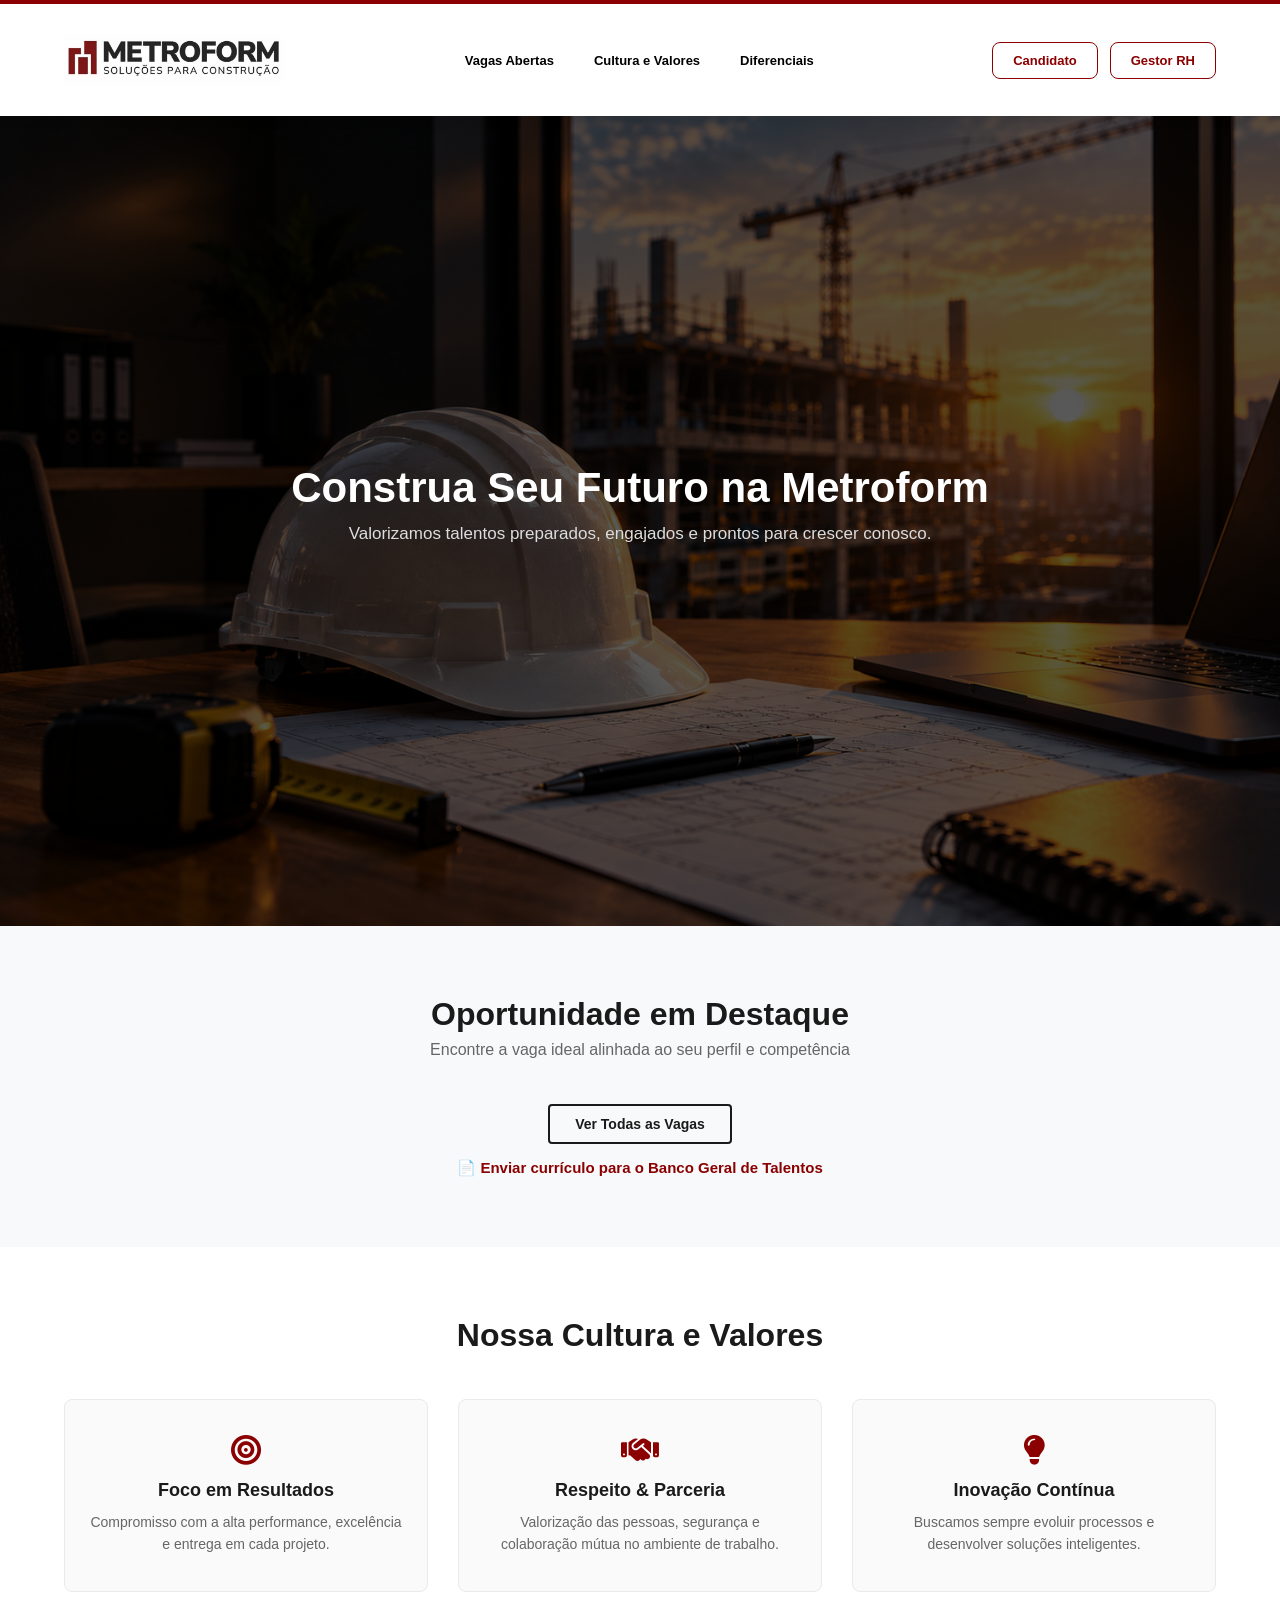
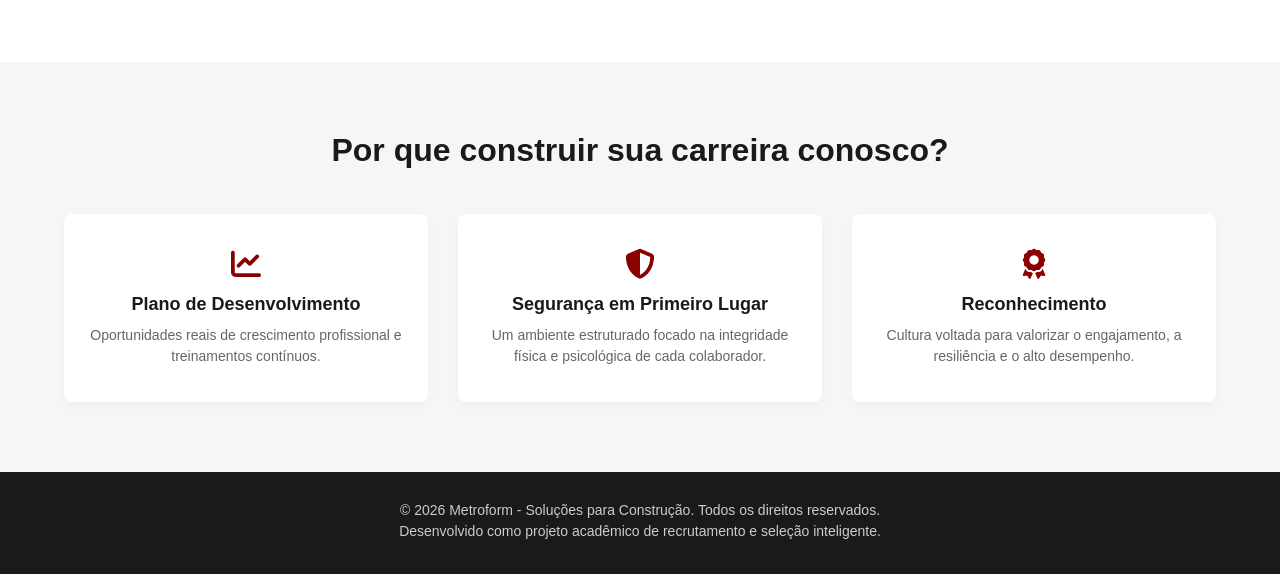
==== index.html @ 7fd656f3 "Atualizando estrutura HTML, CSS e JS do portal Metroform e excluido alguns arquivos" ====
<!DOCTYPE html> <!-- Define o tipo de documento como HTML5 moderno -->
<html lang="pt-BR"> <!-- Inicia o documento HTML definindo o idioma oficial como Português do Brasil -->

<head> <!-- Abre o cabeçalho do documento, o usuário não tem acesso a essa parte -->
    <meta charset="UTF-8"> <!-- Para suportar acentuação gráfica -->
    <meta name="viewport" content="width=device-width, initial-scale=1.0"> <!-- Torna a página responsiva para celulares, tablets e PCs -->
    <title>Metroform - Trabalhe Conosco</title> <!-- Define o título exibido na aba do navegador -->

    <link rel="stylesheet" href="https://cdnjs.cloudflare.com/ajax/libs/font-awesome/6.4.0/css/all.min.css"> <!-- Importa a biblioteca de ícones FontAwesome -->
    <link rel="stylesheet" href="style.css"> <!-- Conecta o arquivo de estilos CSS personalizado do site -->
</head> <!-- Fecha o cabeçalho do documento -->


<body> <!-- Abre o corpo da página onde fica todo o conteúdo visual exibido ao usuário -->

    <header class="header-metroform"> <!-- Abre o cabeçalho superior de navegação do site -->
        <div class="logo"> <!-- Bloco que contém a logomarca da empresa -->
            <a href="#"> <!-- Link de redirecionamento da logo (aponta para a mesma página) -->
                <img src="img/logo.jpg" alt="Logo Metroform"> <!-- Exibe a imagem da logomarca da Metroform -->
            </a> <!-- Fecha a tag do link da logo -->
        </div> <!-- Fecha a div da logo -->

        <nav class="nav-links"> <!-- Abre o bloco de navegação do menu superior -->
            <a href="#vagas">Vagas Abertas</a> <!-- Link âncora que rola suavemente até a seção de vagas -->
            <a href="#cultura">Cultura e Valores</a> <!-- Link âncora para a seção de cultura -->
            <a href="#diferenciais">Diferenciais</a> <!-- Link âncora para a seção de diferenciais competitivos -->
        </nav> <!-- Fecha o bloco de navegação -->

        <div class="acesso-buttons"> <!-- Abre o container que agrupa os botões de acesso do canto direito -->
            <button type="button" onclick="abrirModalCandidato()" class="btn-profissional">Candidato</button> <!-- Botão que chama a função JS para abrir o modal do candidato -->
            <button type="button" onclick="abrirModalRH()" class="btn-profissional">Gestor RH</button> <!-- Botão que chama a função JS para abrir o modal do RH -->
        </div> <!-- Fecha a div dos botões de acesso -->
    </header> <!-- Fecha o cabeçalho principal -->

    <section class="secao-principal"> <!-- Abre a seção do banner de destaque (Hero Section) -->
        <div class="conteudo-principal"> <!-- Container para centralizar e alinhar o texto do banner -->
            <h1>Construa Seu Futuro na Metroform</h1> <!-- Título principal de forte impacto visual -->
            <p>Valorizamos talentos preparados, engajados e prontos para crescer conosco.</p> <!-- Parágrafo descritivo de apoio -->
        </div> <!-- Fecha a div do conteúdo principal -->
    </section> <!-- Fecha a seção principal -->

    <section id="vagas" class="secao-vagas"> <!-- Abre a seção de oportunidades de vagas -->
        <div class="container-vagas"> <!-- Container de largura máxima para centralizar o conteúdo das vagas -->
            <h2>Oportunidade em Destaque</h2> <!-- Título da seção de vagas -->
            <p class="subtitulo-vagas">Encontre a vaga ideal alinhada ao seu perfil e competência</p> <!-- Subtítulo explicativo -->

            <div class="grid-vagas" style="display: grid; grid-template-columns: repeat(auto-fit, minmax(300px, 1fr)); gap: 20px;"></div> <!-- Grade onde as vagas serão injetadas dinamicamente via JavaScript -->
            
            <div class="container-botoes-vagas"> <!-- Container do botão centralizado para ver todas as vagas -->
                <a href="vagas.html" class="btn-todas-vagas">Ver Todas as Vagas</a> <!-- Link para a página completa de listagem de vagas -->
            </div> <!-- Fecha o container do botão de vagas -->

            <div class="centro-banco-talentos"> <!-- Container do link para envio de currículo espontâneo -->
                <a href="javascript:void(0);" onclick="abrirModalBanco()" class="link-banco">📄 Enviar currículo para o Banco Geral de Talentos</a> <!-- Link interativo que abre o modal do banco de talentos -->
            </div> <!-- Fecha o container do banco de talentos -->

        </div> <!-- Fecha o container de vagas -->
    </section> <!-- Fecha a seção de vagas -->

    <section id="cultura" class="secao-cultura"> <!-- Abre a seção de cultura e valores da empresa -->
        <div class="container-cultura"> <!-- Container principal da seção de cultura -->
            <h2>Nossa Cultura e Valores</h2> <!-- Título da seção de cultura -->
            <div class="grid-cultura"> <!-- Grade que organiza os cartões culturais lado a lado -->
                <div class="card-cultura"> <!-- Primeiro card cultural (Foco em Resultados) -->
                    <i class="fa-solid fa-bullseye"></i> <!-- Ícone vetorial do FontAwesome -->
                    <h3>Foco em Resultados</h3> <!-- Título do card -->
                    <p>Compromisso com a alta performance, excelência e entrega em cada projeto.</p> <!-- Descrição do card -->
                </div> <!-- Fecha o primeiro card -->
                <div class="card-cultura"> <!-- Segundo card cultural (Respeito & Parceria) -->
                    <i class="fa-solid fa-handshake"></i> <!-- Ícone vetorial do FontAwesome -->
                    <h3>Respeito & Parceria</h3> <!-- Título do card -->
                    <p>Valorização das pessoas, segurança e colaboração mútua no ambiente de trabalho.</p> <!-- Descrição do card -->
                </div> <!-- Fecha o segundo card -->
                <div class="card-cultura"> <!-- Terceiro card cultural (Inovação Contínua) -->
                    <i class="fa-solid fa-lightbulb"></i> <!-- Ícone vetorial do FontAwesome -->
                    <h3>Inovação Contínua</h3> <!-- Título do card -->
                    <p>Buscamos sempre evoluir processos e desenvolver soluções inteligentes.</p> <!-- Descrição do card -->
                </div> <!-- Fecha o terceiro card -->
            </div> <!-- Fecha a grade cultural -->
        </div> <!-- Fecha o container de cultura -->
    </section> <!-- Fecha a seção de cultura -->

    <section id="diferenciais" class="secao-diferenciais"> <!-- Abre a seção de diferenciais da empresa -->
        <div class="container-diferenciais"> <!-- Container principal da seção de diferenciais -->
            <h2>Por que construir sua carreira conosco?</h2> <!-- Título da seção de diferenciais -->
            <div class="grid-diferenciais"> <!-- Grade que organiza os itens de diferenciais -->
                <div class="item-diferencial"> <!-- Primeiro diferencial (Plano de Desenvolvimento) -->
                    <i class="fa-solid fa-chart-line"></i> <!-- Ícone vetorial do FontAwesome -->
                    <h3>Plano de Desenvolvimento</h3> <!-- Título do diferencial -->
                    <p>Oportunidades reais de crescimento profissional e treinamentos contínuos.</p> <!-- Descrição -->
                </div> <!-- Fecha o primeiro diferencial -->
                <div class="item-diferencial"> <!-- Segundo diferencial (Segurança em Primeiro Lugar) -->
                    <i class="fa-solid fa-shield-halved"></i> <!-- Ícone vetorial do FontAwesome -->
                    <h3>Segurança em Primeiro Lugar</h3> <!-- Título do diferencial -->
                    <p>Um ambiente estruturado focado na integridade física e psicológica de cada colaborador.</p> <!-- Descrição -->
                </div> <!-- Fecha o segundo diferencial -->
                <div class="item-diferencial"> <!-- Terceiro diferencial (Reconhecimento) -->
                    <i class="fa-solid fa-award"></i> <!-- Ícone vetorial do FontAwesome -->
                    <h3>Reconhecimento</h3> <!-- Título do diferencial -->
                    <p>Cultura voltada para valorizar o engajamento, a resiliência e o alto desempenho.</p> <!-- Descrição -->
                </div> <!-- Fecha o terceiro diferencial -->
            </div> <!-- Fecha a grade de diferenciais -->
        </div> <!-- Fecha o container de diferenciais -->
    </section> <!-- Fecha a seção de diferenciais -->

    <!-- MODAL DO CANDIDATO -->
    <div id="modal-candidato" class="modal-overlay"> <!-- Container de fundo escuro do modal do candidato (oculto por padrão no CSS) -->
        <div class="modal-box"> <!-- Caixa branca centralizada que contém o formulário -->
            <button type="button" onclick="fecharModalCandidato()" class="modal-close">&times;</button> <!-- Botão "X" para fechar o modal -->

            <div class="modal-header"> <!-- Cabeçalho interno do modal -->
                <h2>Área do Candidato</h2> <!-- Título da área -->
                <p>Acesse sua conta ou cadastre-se.</p> <!-- Subtítulo descritivo -->
            </div> <!-- Fecha o cabeçalho do modal -->

            <div class="auth-tabs"> <!-- Container dos botões de alternância de abas -->
                <button type="button" id="aba-cand-entrar" class="auth-tab-btn ativo" onclick="mudarAbaCand('login')">Entrar</button> <!-- Botão para ativar a aba de login -->
                <button type="button" id="aba-cand-cadastrar" class="auth-tab-btn" onclick="mudarAbaCand('cadastro')">Criar Conta</button> <!-- Botão para ativar a aba de cadastro -->
            </div> <!-- Fecha o container de abas -->

            <form id="form-login-candidato"> <!-- Formulário de login do candidato -->
                <div class="grupo-input"> <!-- Grupo de input para o campo de e-mail -->
                    <label>E-mail:</label> <!-- Rótulo do campo -->
                    <input type="email" id="email-login-cand" required> <!-- Campo de entrada de e-mail obrigatório -->
                </div> 

                <div class="grupo-input"> <!-- Grupo de input para o campo de senha -->
                    <label>Senha:</label> <!-- Rótulo do campo -->
                    <input type="password" id="senha-login-cand" required> <!-- Campo de entrada de senha obrigatório -->
                </div> 

                <div class="acoes-extras"> <!-- Alinhamento para o link de recuperação de senha -->
                    <a href="#" onclick="abrirModalRecuperar(event)">Esqueceu sua senha?</a> <!-- Link que dispara a abertura do modal de recuperação -->
                </div> 

                <button type="submit" class="btn-submit-auth">Entrar na Plataforma</button> <!-- Botão de submissão do login -->
            </form> <!-- Fecha o formulário de login -->

            <form id="form-cadastro-candidato" style="display: none;"> <!-- Formulário de cadastro do candidato (oculto inicialmente) -->
                <div class="grupo-input"> <!-- Grupo de input para o nome completo -->
                    <label>Nome Completo:</label> <!-- Rótulo do campo -->
                    <input type="text" id="nome-cad-cand" required> <!-- Campo de entrada do nome obrigatório -->
                </div> 

                <div class="grupo-input"> <!-- Grupo de input para o e-mail de cadastro -->
                    <label>E-mail:</label> <!-- Rótulo do campo -->
                    <input type="email" id="email-cad-cand" required> <!-- Campo de entrada de e-mail obrigatório -->
                </div> 

                <div class="grupo-input"> <!-- Grupo de input para a criação de senha -->
                    <label>Criar Senha:</label> <!-- Rótulo do campo -->
                    <input type="password" id="senha-cad-cand" required> <!-- Campo de entrada de senha obrigatório -->
                </div> 

                <button type="submit" class="btn-submit-auth">Cadastrar e Continuar</button> <!-- Botão de submissão do cadastro -->
            </form> <!-- Fecha o formulário de cadastro -->

        </div> <!-- Fecha a caixa branca do modal -->
    </div> <!-- Fecha a sobreposição do modal do candidato -->

    <!-- MODAL DO RH (APENAS LOGIN) -->
    <div id="modal-rh" class="modal-overlay"> <!-- Container de fundo escuro do modal de acesso do RH -->
        <div class="modal-box"> <!-- Caixa branca centralizada do modal do gestor -->
            <button type="button" onclick="fecharModalRH()" class="modal-close">&times;</button> <!-- Botão "X" para fechar o modal -->

            <div class="modal-header"> <!-- Cabeçalho interno do modal de RH -->
                <h2>Portal do Gestor - RH</h2> <!-- Título da área administrativa -->
                <p>Faça login para acessar o painel de gestão.</p> <!-- Descrição de apoio -->
            </div> <!-- Fecha o cabeçalho -->

            <form id="form-login-rh-modal"> <!-- Formulário de login do gestor de RH -->
                <div class="grupo-input"> <!-- Grupo de input para o e-mail -->
                    <label>E-mail:</label> <!-- Rótulo do campo -->
                    <input type="email" id="email-rh-modal"> <!-- Campo de entrada de e-mail -->
                </div> 

                <div class="grupo-input"> <!-- Grupo de input para a senha -->
                    <label>Senha:</label> <!-- Rótulo do campo -->
                    <input type="password" id="senha-rh-modal"> <!-- Campo de entrada de senha -->
                </div> <!-- Fecha o grupo -->

                <button type="submit" class="btn-submit-auth">Entrar no Painel</button> <!-- Botão de envio do login de RH -->
            </form> <!-- Fecha o formulário de login do RH -->
        </div> <!-- Fecha a caixa do modal -->
    </div> <!-- Fecha o modal do RH -->

    <!-- MODAL DE RECUPERAÇÃO DE SENHA -->
    <div id="modal-recuperar" class="modal-overlay" style="z-index: 3500;"> <!-- Container de sobreposição para redefinir senha com camada superior (z-index) -->
        <div class="modal-box" style="max-width: 400px;"> <!-- Caixa personalizada menor para o formulário de recuperação -->
            <button type="button" onclick="fecharModalRecuperar()" class="modal-close">&times;</button> <!-- Botão "X" para fechar -->

            <div class="modal-header"> <!-- Cabeçalho do modal de recuperação -->
                <h2>Redefinir Senha</h2> <!-- Título do modal -->
                <p>Insira o seu e-mail cadastrado e defina uma nova senha.</p> <!-- Descrição instrutiva -->
            </div> <!-- Fecha o cabeçalho -->

            <form id="form-modal-recuperar"> <!-- Formulário de redefinição de senha -->
                <div class="grupo-input"> <!-- Grupo de input para o e-mail de recuperação -->
                    <label>E-mail:</label> <!-- Rótulo do campo -->
                    <input type="email" id="email-recuperar" required> <!-- Campo de e-mail obrigatório -->
                </div> 

                <div style="display: flex; gap: 10px; margin-top: 20px;"> <!-- Container flexível para alinhar os botões lado a lado -->
                    <button type="button" onclick="fecharModalRecuperar()" style="flex: 1; padding: 10px; background: #666; border: none; color: white; border-radius: 4px; font-weight: bold; cursor: pointer;">Cancelar</button> <!-- Botão para cancelar e fechar -->
                    <button type="submit" style="flex: 1; padding: 10px; background: var(--metroform-red); border: none; color: white; border-radius: 4px; font-weight: bold; cursor: pointer;">Atualizar</button> <!-- Botão para enviar a nova senha -->
                </div> 
            </form> <!-- Fecha o formulário de recuperação -->
        </div> <!-- Fecha a caixa do modal -->
    </div> <!-- Fecha a sobreposição do modal de recuperação -->

    <footer class="rodape-metroform"> <!-- Abre o rodapé padrão institucional do site -->
        <div class="conteudo-rodape"> <!-- Container interno para centralizar o texto do rodapé -->
            <p>&copy; 2026 Metroform - Soluções para Construção. Todos os direitos reservados.</p> <!-- Aviso de direitos autorais e ano atual -->
            <p class="texto-projeto">Desenvolvido como projeto acadêmico de recrutamento e seleção inteligente.</p> <!-- Nota de rodapé identificando o caráter acadêmico -->
        </div> <!-- Fecha o container do rodapé -->
    </footer> <!-- Fecha o rodapé -->

    <script src="script.js"></script> <!-- Conecta o arquivo de script externo em JavaScript no final do corpo para controle interativo e requisições -->
    
</body> <!-- Fecha o corpo da página -->
</html> <!-- Fecha a estrutura principal do documento HTML -->
---- style.css ----
/* CONFIGURAÇÕES GERAIS E VARIÁVEIS DO SITE   */

/* Torna a rolagem da página suave e animada ao clicar nos links de âncora do menu superior */
html {
    scroll-behavior: smooth;
}

/* Seletor universal (*): Aplica as regras de reset para todos os elementos da página */
* {
    margin: 0;       /* Remove as margens padrão indesejadas de todos os elementos */
    padding: 0;      /* Remove os preenchimentos internos padrão */
    box-sizing: border-box; /* Garante que bordas e paddings não aumentem o tamanho real programado das caixas */
    font-family: 'Segoe UI', Tahoma, Geneva, Verdana, sans-serif; /* Define a tipografia padrão limpa e moderna */
}

/* Raiz (:root): Armazena as cores oficiais da identidade visual da marca para reutilizar em todo o código */
:root {
    --metroform-red: #8B0000;   /* Cor primária: Vermelho/Vinho corporativo da Metroform */
    --metroform-dark: #1a1a1a;  /* Cor escura: Tons de cinza bem escuro para textos e fundos de rodapé */
    --metroform-gray: #f8f9fa;  /* Cor de fundo leve: Cinza claro neutro para destacar seções */
}

/* ESTILOS DO CABEÇALHO (HEADER) */

/* Estilização da barra de cabeçalho superior fixa */
.header-metroform {
    display: flex; /* Utiliza Flexbox para alinhar os itens horizontalmente */
    justify-content: space-between; /* Separa a logo à esquerda e os botões/links à direita */
    align-items: center; /* Centraliza os elementos verticalmente no cabeçalho */
    padding: 30px 5%; /* Define o espaçamento interno superior/inferior (22px) e lateral (5%) */
    background-color: #ffffff; /* Fundo totalmente branco */
    box-shadow: 0 4px 12px rgba(0,0,0,0.06); /* Aplica uma sombra suave abaixo do cabeçalho */
    position: sticky; /* Mantém o cabeçalho fixo no topo conforme o usuário rola a página */
    top: 0; /* Posiciona colado no topo absoluto da tela */
    z-index: 1000; /* Garante que o cabeçalho fique sobreposto aos outros elementos da página */
    border-top: 4px solid var(--metroform-red); /* Detalhe visual de uma linha vermelha no topo da barra */
}

/* Estilização da imagem da logo dentro do cabeçalho */
.logo img {
    height: 52px; /* Define a altura fixa da logo */
    width: auto; /* Mantém a proporção correta da largura automaticamente */
    display: block; /* Remove espaços indesejados abaixo da imagem */
    image-rendering: -webkit-optimize-contrast; /* Otimiza a nitidez e contraste da imagem redimensionada */
}

/* Container que agrupa os links do menu de navegação */
.nav-links {
    display: flex; /* Alinha os links lado a lado */
    gap: 40px; /* Define um espaçamento uniforme de 25 pixels entre cada link */
}

/* Estilização visual dos links textuais do menu */
.nav-links a {
    text-decoration: none; /* Remove o sublinhado padrão de links */
    color: black; /* Cor cinza escura elegante para os textos */
    font-weight: 600; /* Deixa a fonte com espessura semi-negrito */
    font-size: 13px; /* Tamanho de texto confortável para leitura */
    transition: color 0.3s; /* Adiciona uma transição suave na mudança de cor */
}

/* Efeito visual ao passar o mouse por cima dos links do menu */
.nav-links a:hover {
    color: var(--metroform-red); /* O texto muda para a cor vermelha oficial da marca */
}

/* Container que agrupa os botões de ação rápida à direita do cabeçalho */
.acesso-buttons {
    display: flex; /* Alinha os botões lado a lado */
    align-items: center; /* Centraliza os botões verticalmente */
    gap: 12px; /* Espaço de 12 pixels entre os botões */
}

/* Estilização base compartilhada entre botões e links de acesso no cabeçalho */
.acesso-buttons button, .acesso-buttons a {
    text-decoration: none; /* Remove sublinhado se for tag <a> */
    padding: 10px 20px; /* Espaçamento interno (altura e largura do botão) */
    border-radius: 8px; /* Arredonda levemente os cantos */
    font-size: 13px; /* Tamanho da fonte do botão */
    font-weight: bold; /* Deixa o texto em negrito */
    cursor: pointer; /* Muda o cursor do mouse para a mãozinha ao passar por cima */
    transition: all 0.3s ease; /* Suaviza todas as animações de mudança */
}

/* Estilização do botão com borda vazada (Estilo profissional) */
.btn-profissional {
    border: 1px solid var(--metroform-red); /* Borda sólida na cor vermelha da marca */
    color: var(--metroform-red); /* Texto interno na cor vermelha */
    background-color: transparent; /* Fundo transparente */
}

/* Efeito ao passar o mouse sobre o botão profissional */
.btn-profissional:hover {
    background-color: var(--metroform-red); /* Preenche todo o fundo com a cor vermelha */
    color: white; /* Torna o texto interno branco para contrastar */
}

/* SEÇÃO PRINCIPAL / BANNER DE DESTAQUE (HERO)*/

/* Estilização do banner principal de destaque no topo da página */
.secao-principal {
    background: linear-gradient(rgba(0,0,0,0.65), rgba(0,0,0,0.65)), url('img/banner.jpg') no-repeat center center/cover; /* Aplica um filtro escuro translúcido sobre a imagem de fundo de obra */
    height: 90vh; /* O banner ocupa 75% da altura total visível da tela */
    display: flex; /* Alinha o conteúdo interno com Flexbox */
    align-items: center; /* Centraliza verticalmente */
    justify-content: center; /* Centraliza horizontalmente */
    text-align: center; /* Centraliza todo o texto */
    color: white; /* Define a cor padrão dos textos como branca */
    padding: 0 20px; /* Margem de segurança lateral de 20px */
}

/* Container que limita a largura máxima do texto dentro do banner */
.conteudo-principal {
    max-width: 900px; /* Largura máxima para o texto não esticar demais em telas grandes */
    margin: 0 auto; /* Centraliza o bloco na horizontal */
    width: 100%; /* Ocupa 100% do espaço disponível até o limite do max-width */
}

/* Estilização do título principal (H1) do banner */
.conteudo-principal h1 {
    font-size: 42px; /* Tamanho de letra grande e de forte impacto visual */
    margin-bottom: 12px; /* Espaçamento inferior em relação ao parágrafo */
    font-weight: 800; /* Negrito bem encorpado */
}

/* Estilização do parágrafo descritivo abaixo do título principal */
.conteudo-principal p {
    font-size: 17px; /* Tamanho confortável para leitura */
    margin-bottom: 35px; /* Espaçamento inferior */
    color: #ddd; /* Cor cinza claro suave */
}

/* ========================================== */
/* SEÇÃO DE OPORTUNIDADES E VAGAS             */
/* ========================================== */

/* Estilização da seção de listagem de vagas */
.secao-vagas {
    padding: 70px 5%; /* Espaçamento interno grande em cima/baixo e nas laterais */
    background-color: var(--metroform-gray); /* Fundo cinza claro para diferenciar visualmente das outras seções */
}

/* Container que centraliza e limita a largura máxima da seção de vagas em 1200px */
.container-vagas {
    max-width: 1200px;
    margin: 0 auto;
    width: 100%;
}

/* Título principal da seção de vagas */
.container-vagas h2 {
    text-align: center;
    font-size: 32px;
    color: var(--metroform-dark);
    margin-bottom: 8px;
    font-weight: 700;
}

/* Subtítulo descritivo da seção de vagas */
.subtitulo-vagas {
    text-align: center;
    color: #666; /* Cinza médio */
    margin-bottom: 45px;
    font-size: 16px;
}

/* Container do botão para ver todas as vagas */
.container-botoes-vagas {
    text-align: center; /* Centraliza o botão */
    margin-bottom: 15px;
}

/* Estilização do botão com borda escura "Ver Todas as Vagas" */
.btn-todas-vagas {
    display: inline-block;
    background-color: transparent;
    color: var(--metroform-dark);
    border: 2px solid var(--metroform-dark); /* Borda sólida na cor escura */
    padding: 10px 25px;
    border-radius: 4px;
    font-weight: bold;
    text-decoration: none;
    font-size: 14px;
    transition: all 0.3s ease; /* Transição suave para o efeito de hover */
}

/* Efeito ao passar o mouse no botão "Ver Todas as Vagas" */
.btn-todas-vagas:hover {
    background-color: var(--metroform-dark); /* Inverte preenchendo o fundo de escuro */
    color: white; /* Texto fica branco */
}

/* Container centralizado para o link de envio de currículo espontâneo */
.centro-banco-talentos {
    text-align: center;
    margin-top: 15px;
}

/* Estilização do link para o banco geral de talentos */
.link-banco {
    color: var(--metroform-red); /* Cor vermelha oficial */
    text-decoration: none;
    font-weight: bold;
    font-size: 15px;
    transition: color 0.3s;
}

/* Efeito ao passar o mouse sobre o link do banco de talentos */
.link-banco:hover {
    text-decoration: underline; /* Adiciona sublinhado ao passar o mouse */
    color: #6b0000; /* Tom de vermelho mais escuro */
}

/* ========================================== */
/* SEÇÃO DE CULTURA E VALORES                 */
/* ========================================== */

/* Estilização da seção de cultura da empresa */
.secao-cultura {
    padding: 70px 5%;
    background-color: #ffffff; /* Fundo totalmente branco */
}

/* Container de largura máxima para a seção de cultura */
.container-cultura {
    max-width: 1200px;
    margin: 0 auto;
    width: 100%;
}

/* Título da seção de cultura */
.container-cultura h2 {
    text-align: center;
    font-size: 32px;
    color: var(--metroform-dark);
    margin-bottom: 45px;
    font-weight: 700;
}

/* Grade Flexbox para organizar os 3 cartões de cultura lado a lado */
.grid-cultura {
    display: flex;
    justify-content: space-between; /* Distribui os espaços uniformemente entre os cards */
    gap: 30px; /* Espaço de 30px entre os cartões */
    flex-wrap: nowrap; /* Impede que os cartões quebrem de linha em telas grandes */
}

/* Estilização individual de cada cartão cultural */
.card-cultura {
    flex: 1; /* Faz com que os três cartões dividam o espaço de forma perfeitamente igual */
    background: #fafafa; /* Fundo cinza bem claro */
    padding: 35px 25px; /* Espaçamento interno do cartão */
    border-radius: 8px; /* Arredonda os cantos */
    border: 1px solid #eaeaea; /* Borda sutil ao redor do card */
    text-align: center;
    transition: box-shadow 0.3s ease; /* Transição suave para o efeito de sombra no hover */
}

/* Efeito de elevação da sombra ao passar o mouse no cartão cultural */
.card-cultura:hover {
    box-shadow: 0 6px 15px rgba(0,0,0,0.08); /* Sombra mais marcada e elegante */
}

/* Estilização dos ícones vetoriais dentro dos cards culturais */
.card-cultura i {
    font-size: 30px; /* Tamanho grande para destacar o ícone */
    color: var(--metroform-red); /* Cor vermelha da marca */
    margin-bottom: 15px; /* Espaço abaixo do ícone */
    display: block;
}

/* Título de cada item cultural */
.card-cultura h3 {
    font-size: 18px;
    color: var(--metroform-dark);
    margin-bottom: 10px;
}

/* Parágrafo descritivo do cartão cultural */
.card-cultura p {
    font-size: 14px;
    color: #666;
    line-height: 1.6; /* Altura de linha aprimorada para leitura confortável */
}

/* ========================================== */
/* SEÇÃO DE DIFERENCIAIS                      */
/* ========================================== */

/* Estilização da seção de diferenciais competitivos */
.secao-diferenciais {
    padding: 70px 5%;
    background-color: #f4f6f8; /* Fundo cinza suave diferenciado */
}

/* Container de largura máxima para a seção de diferenciais */
.container-diferenciais {
    max-width: 1200px;
    margin: 0 auto;
    width: 100%;
}

/* Título da seção de diferenciais */
.container-diferenciais h2 {
    text-align: center;
    font-size: 32px;
    color: var(--metroform-dark);
    margin-bottom: 45px;
    font-weight: 700;
}

/* Grade Flexbox para organizar os 3 itens de diferenciais lado a lado */
.grid-diferenciais {
    display: flex;
    justify-content: space-between;
    gap: 30px;
    flex-wrap: nowrap;
}

/* Estilização individual de cada bloco de diferencial */
.item-diferencial {
    flex: 1; /* Divide o espaço igualmente em 3 partes */
    background: white; /* Fundo branco em destaque sobre o cinza da seção */
    padding: 35px 25px;
    border-radius: 8px;
    text-align: center;
    box-shadow: 0 4px 10px rgba(0,0,0,0.03); /* Sombra muito sutil */
    transition: transform 0.3s ease; /* Transição suave para o efeito de deslocamento */
}

/* Efeito de leve movimento para cima ao passar o mouse no diferencial */
.item-diferencial:hover {
    transform: translateY(-3px); /* Move o card 3 pixels para cima */
}

/* Estilização dos ícones dentro dos diferenciais */
.item-diferencial i {
    font-size: 30px;
    color: var(--metroform-red);
    margin-bottom: 15px;
    display: block;
}

/* Título de cada diferencial */
.item-diferencial h3 {
    font-size: 18px;
    color: var(--metroform-dark);
    margin-bottom: 10px;
}

/* Descrição do diferencial */
.item-diferencial p {
    font-size: 14px;
    color: #666;
    line-height: 1.5;
}

/* ========================================== */
/* RODAPÉ DO SITE (FOOTER)                    */
/* ========================================== */

/* Estilização do rodapé institucional do site */
.rodape-metroform {
    background-color: var(--metroform-dark); /* Fundo preto/cinza escuro corporativo */
    color: #fff; /* Texto padrão em branco */
    text-align: center;
    padding: 30px 5%;
}

/* Parágrafos gerais dentro do rodapé */
.rodape-metroform p {
    font-size: 14px;
    margin-bottom: 5px;
    color: #ccc; /* Cinza claro para suavizar a leitura de direitos autorais */
}

/* Estilização específica para a nota de rodapé acadêmico */
.texto-projeto {
    font-size: 12px;
    color: #888; /* Cinza mais escuro para diferenciar discretamente */
}

/* ========================================== */
/* ESTILOS DOS MODAIS E FORMULÁRIOS (NOVOS)   */

/* Camada de fundo escuro translúcido para os modais flutuantes */
.modal-overlay {
    position: fixed; /* Fixa a sobreposição cobrindo toda a tela independentemente da rolagem */
    top: 0;
    left: 0;
    width: 100%;
    height: 100%;
    background-color: rgba(0, 0, 0, 0.6); /* Fundo preto com 60% de opacidade (escuro e translúcido) */
    display: none; /* Oculto por padrão (o JavaScript altera para flex ao abrir) */
    justify-content: center; /* Centraliza a caixa branca horizontalmente */
    align-items: center; /* Centraliza a caixa branca verticalmente */
    z-index: 3000; /* Garante que fique acima de todos os outros elementos do site */
}

/* Caixa branca centralizada que abriga o conteúdo e formulários dos modais */
.modal-box {
    background-color: #ffffff; /* Fundo branco */
    padding: 30px; /* Espaçamento interno */
    border-radius: 10px; /* Cantos bem arredondados */
    width: 100%;
    max-width: 400px; /* Limita a largura máxima da caixa modal */
    box-shadow: 0 5px 20px rgba(0, 0, 0, 0.2); /* Sombra marcante ao redor do modal */
    border-top: 4px solid var(--metroform-red); /* Detalhe com a linha vermelha corporativa no topo da caixa */
    box-sizing: border-box;
    position: relative; /* Necessário para posicionar o botão de fechar "X" em relação à caixa */
    max-height: 80vh; /* Altura máxima restrita a 80% da tela para evitar estouro */
    overflow-y: auto; /* Adiciona barra de rolagem interna caso o conteúdo seja muito longo */
}

/* Botão de fechar ("X") posicionado no canto superior direito do modal */
.modal-close {
    position: absolute; /* Posicionamento absoluto em relação ao .modal-box */
    top: 15px;
    right: 15px;
    background: transparent; /* Sem fundo */
    border: none; /* Sem bordas */
    font-size: 1.2rem; /* Tamanho grande para o símbolo "X" */
    cursor: pointer;
    color: #666;
    font-weight: bold; 
}

/* Cabeçalho interno dos modais contendo título e subtítulo */
.modal-header {
    text-align: center;
    margin-bottom: 20px;
}

/* Título principal dentro do cabeçalho do modal */
.modal-header h2 {
    color: var(--metroform-red); /* Cor vermelha da marca */
    margin: 0 0 5px 0;
    font-size: 24px;
}

/* Subtítulo descritivo dentro do cabeçalho do modal */
.modal-header p {
    color: #666;
    font-size: 0.95rem;
    margin: 0;
}

/* Container de botões que funcionam como abas de navegação (ex: Entrar vs Criar Conta) */
.auth-tabs {
    display: flex;
    background: #f1f3f5; /* Fundo cinza claro para destacar a barra de abas */
    padding: 4px;
    border-radius: 6px;
    margin-bottom: 20px;
}

/* Estilo base para os botões de cada aba */
.auth-tab-btn {
    flex: 1; /* Divide o espaço igualmente entre as abas */
    padding: 10px;
    border: none;
    background: transparent;
    color: #555;
    font-weight: bold;
    border-radius: 4px;
    cursor: pointer;
    transition: all 0.3s;
}

/* Estado visual aplicado quando a aba está selecionada e ativa */
.auth-tab-btn.ativo {
    background: white; /* Fundo branco para destacar a aba ativa */
    color: var(--metroform-red); /* Texto na cor vermelha oficial */
    box-shadow: 0 2px 5px rgba(0,0,0,0.05); /* Sombra sutil na aba ativa */
}

/* Bloco que agrupa cada campo de entrada de formulário (label + input) */
.grupo-input {
    margin-bottom: 15px; /* Espaço inferior entre os campos */
    text-align: left;
}

/* Rótulo descritivo (label) acima de cada campo de input */
.grupo-input label {
    display: block;
    margin-bottom: 5px;
    font-weight: bold;
    font-size: 0.9rem;
    color: #333;
}

/* Estilização dos campos de digitação (input type text, email, password) */
.grupo-input input {
    width: 100%; /* Ocupa toda a largura disponível da caixa */
    padding: 10px; /* Preenchimento interno confortável */
    border: 1px solid #ccc; /* Borda cinza padrão */
    border-radius: 4px;
    box-sizing: border-box;
    font-size: 14px;
    outline: none; /* Remove a linha de foco padrão feia do navegador */
}

/* Efeito visual ao clicar e focar em um campo de input */
.grupo-input input:focus {
    border-color: var(--metroform-red); /* A borda muda para a cor vermelha da marca */
}

/* Botão principal de envio dentro dos modais de autenticação */
.btn-submit-auth {
    width: 100%; /* Ocupa 100% da largura do formulário */
    padding: 12px;
    background-color: var(--metroform-red); /* Fundo vermelho corporativo */
    color: white; /* Texto branco */
    border: none;
    border-radius: 4px;
    font-size: 16px;
    cursor: pointer;
    font-weight: bold;
    transition: background 0.3s;
}

/* Efeito ao passar o mouse sobre o botão de envio de autenticação */
.btn-submit-auth:hover {
    background-color: #6b0000; /* Vermelho mais escuro indicando interatividade */
}

/* Alinhamento para links auxiliares (ex: "Esqueceu sua senha?") */
.acoes-extras {
    text-align: right; /* Joga o link para o canto direito */
    margin-bottom: 20px;
}

/* Estilização do link de ações extras */
.acoes-extras a {
    color: var(--metroform-red);
    font-size: 0.85rem;
    text-decoration: none;
}

/* Efeito de sublinhado ao passar o mouse no link auxiliar */
.acoes-extras a:hover {
    text-decoration: underline;
}
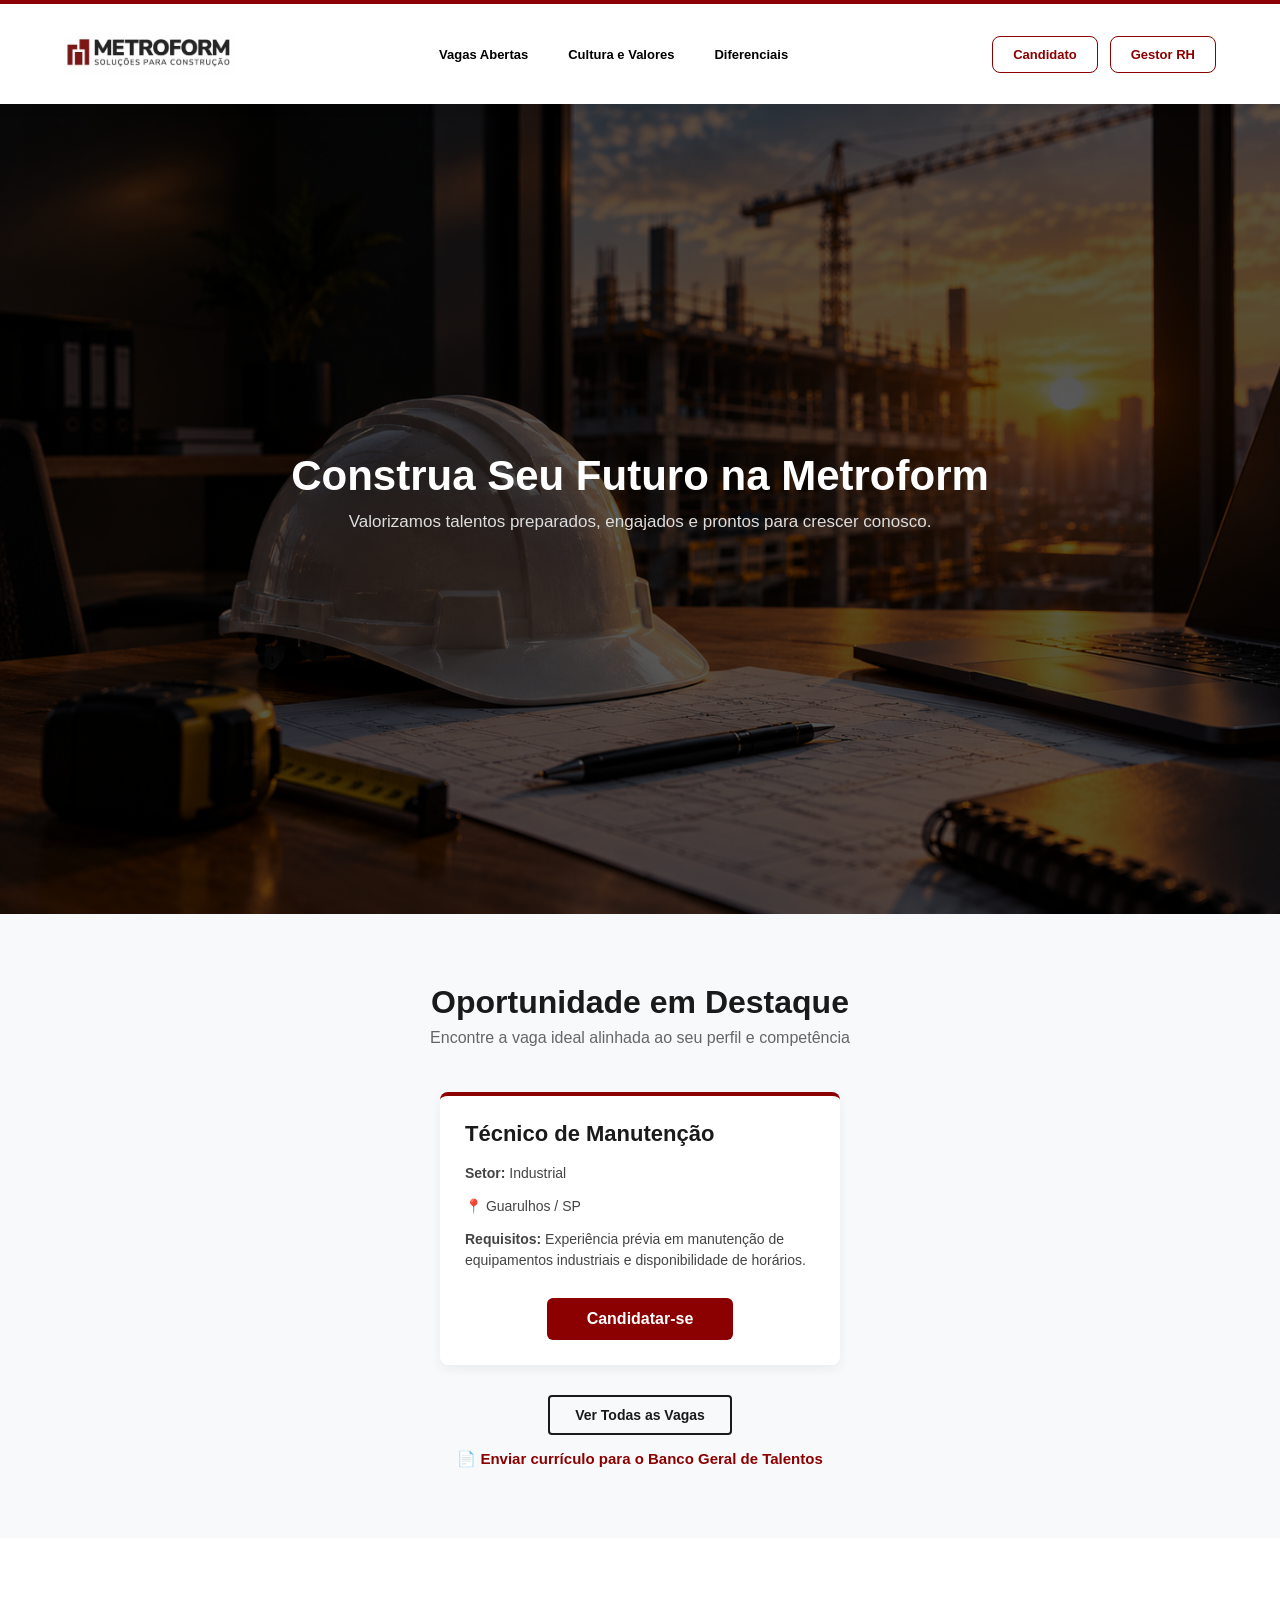
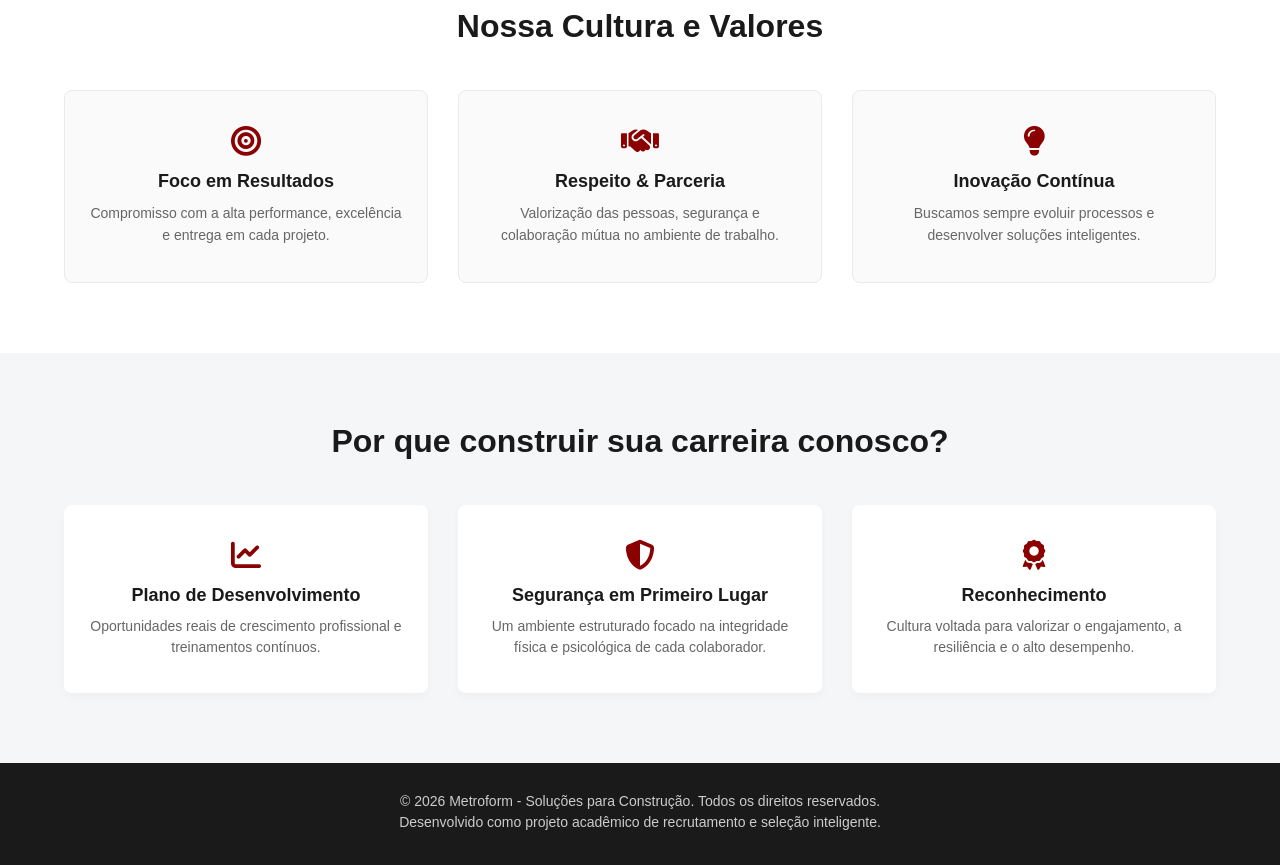
==== commit 76153f66: "Quase finalizado, falta ajuste de algumas funções" ====
--- a/index.html
+++ b/index.html
@@ -14,23 +14,28 @@
 <body> <!-- Abre o corpo da página onde fica todo o conteúdo visual exibido ao usuário -->
 
     <header class="header-metroform"> <!-- Abre o cabeçalho superior de navegação do site -->
-        <div class="logo"> <!-- Bloco que contém a logomarca da empresa -->
-            <a href="#"> <!-- Link de redirecionamento da logo (aponta para a mesma página) -->
-                <img src="img/logo.jpg" alt="Logo Metroform"> <!-- Exibe a imagem da logomarca da Metroform -->
-            </a> <!-- Fecha a tag do link da logo -->
-        </div> <!-- Fecha a div da logo -->
-
-        <nav class="nav-links"> <!-- Abre o bloco de navegação do menu superior -->
-            <a href="#vagas">Vagas Abertas</a> <!-- Link âncora que rola suavemente até a seção de vagas -->
-            <a href="#cultura">Cultura e Valores</a> <!-- Link âncora para a seção de cultura -->
-            <a href="#diferenciais">Diferenciais</a> <!-- Link âncora para a seção de diferenciais competitivos -->
-        </nav> <!-- Fecha o bloco de navegação -->
-
-        <div class="acesso-buttons"> <!-- Abre o container que agrupa os botões de acesso do canto direito -->
-            <button type="button" onclick="abrirModalCandidato()" class="btn-profissional">Candidato</button> <!-- Botão que chama a função JS para abrir o modal do candidato -->
-            <button type="button" onclick="abrirModalRH()" class="btn-profissional">Gestor RH</button> <!-- Botão que chama a função JS para abrir o modal do RH -->
-        </div> <!-- Fecha a div dos botões de acesso -->
-    </header> <!-- Fecha o cabeçalho principal -->
+    
+    <div class="logo"> <!-- Bloco que contém a logomarca da empresa -->
+        <a href="index.html"> <!-- Link de redirecionamento da logo -->
+            <img src="img/logo.jpg" alt="Logo Metroform"> <!-- Exibe a imagem da logomarca da Metroform -->
+        </a>
+    </div> <!-- Fecha a div da logo -->
+
+    <nav class="nav-links"> <!-- Abre o bloco de navegação do menu superior -->
+        <a href="#vagas">Vagas Abertas</a> <!-- Link âncora para a seção de vagas -->
+        <a href="#cultura">Cultura e Valores</a> <!-- Link âncora para a seção de cultura -->
+        <a href="#diferenciais">Diferenciais</a> <!-- Link âncora para a seção de diferenciais -->
+    </nav> <!-- Fecha o bloco de navegação -->
+
+    <div class="acesso-buttons"> <!-- Container que agrupa os botões de acesso do canto direito -->
+        <!-- Botão do Candidato com o ID para receber o nome quando logado -->
+        <button type="button" id="link-candidato-header" onclick="abrirModalCandidato()" class="btn-profissional">Candidato</button> 
+        
+        <!-- Botão do Gestor RH com o ID para receber o nome quando logado -->
+        <button type="button" id="link-rh-header" onclick="abrirModalRH()" class="btn-profissional">Gestor RH</button> 
+    </div> <!-- Fecha a div dos botões de acesso -->
+
+</header> <!-- Fecha o cabeçalho principal -->
 
     <section class="secao-principal"> <!-- Abre a seção do banner de destaque (Hero Section) -->
         <div class="conteudo-principal"> <!-- Container para centralizar e alinhar o texto do banner -->
@@ -44,14 +49,29 @@
             <h2>Oportunidade em Destaque</h2> <!-- Título da seção de vagas -->
             <p class="subtitulo-vagas">Encontre a vaga ideal alinhada ao seu perfil e competência</p> <!-- Subtítulo explicativo -->
 
-            <div class="grid-vagas" style="display: grid; grid-template-columns: repeat(auto-fit, minmax(300px, 1fr)); gap: 20px;"></div> <!-- Grade onde as vagas serão injetadas dinamicamente via JavaScript -->
+            <!-- CARD DE OPORTUNIDADE EM DESTAQUE ATUALIZADO (CONFORME O FIGMA) -->
+            <!-- CARD DE OPORTUNIDADE EM DESTAQUE ATUALIZADO (CONFORME O FIGMA) -->
+        <!-- CARD DE OPORTUNIDADE EM DESTAQUE ATUALIZADO -->
+        <div class="vaga-destaque-card">
+            <h3 class="vaga-titulo">Técnico de Manutenção</h3>
+            <p class="vaga-info"><strong>Setor:</strong> Industrial</p>
+            <p class="vaga-info">📍 Guarulhos / SP</p>
+            <p class="vaga-requisitos">
+                <strong>Requisitos:</strong> Experiência prévia em manutenção de equipamentos industriais e disponibilidade de horários.
+            </p>
+    
+        <div class="vaga-acoes">
+             <button type="button" class="btn-candidatar" onclick="candidatarVaga(9)">Candidatar-se</button>
+        </div>
+        </div>
+            <!-- FIM DO CARD DE DESTAQUE -->
             
             <div class="container-botoes-vagas"> <!-- Container do botão centralizado para ver todas as vagas -->
                 <a href="vagas.html" class="btn-todas-vagas">Ver Todas as Vagas</a> <!-- Link para a página completa de listagem de vagas -->
             </div> <!-- Fecha o container do botão de vagas -->
 
-            <div class="centro-banco-talentos"> <!-- Container do link para envio de currículo espontâneo -->
-                <a href="javascript:void(0);" onclick="abrirModalBanco()" class="link-banco">📄 Enviar currículo para o Banco Geral de Talentos</a> <!-- Link interativo que abre o modal do banco de talentos -->
+            <div class="centro-banco-talentos"> 
+                <a href="javascript:void(0);" onclick="abrirModalBancoTalentos()" class="link-banco">📄 Enviar currículo para o Banco Geral de Talentos</a> 
             </div> <!-- Fecha o container do banco de talentos -->
 
         </div> <!-- Fecha o container de vagas -->
@@ -217,5 +237,63 @@
 
     <script src="script.js"></script> <!-- Conecta o arquivo de script externo em JavaScript no final do corpo para controle interativo e requisições -->
     
+    <!-- ========================================== -->
+    <!-- MODAL DO BANCO GERAL DE TALENTOS (HOME)    -->
+    <!-- ========================================== -->
+    <div id="modal-banco-talentos" class="modal-overlay">
+        <div class="modal-box">
+            <button type="button" onclick="fecharModalBancoTalentos()" class="modal-close">&times;</button>
+            
+            <div class="modal-header">
+                <h2>Banco Geral de Talentos</h2>
+                <p>Envie o seu currículo espontaneamente para a nossa base.</p>
+            </div>
+
+            <form id="form-banco-talentos">
+                <div class="grupo-input">
+                    <label>Nome Completo:</label>
+                    <input type="text" id="talento-nome" required>
+                </div>
+
+                <div class="grupo-input">
+                    <label>E-mail:</label>
+                    <input type="email" id="talento-email" required>
+                </div>
+
+                <div class="grupo-input">
+                    <label>Telefone:</label>
+                    <input type="text" id="talento-telefone">
+                </div>
+
+                <div class="grupo-input">
+                    <label>Resumo Profissional:</label>
+                    <textarea id="talento-resumo" rows="3" style="width: 100%; padding: 10px; border: 1px solid #ccc; border-radius: 4px; outline: none;"></textarea>
+                </div>
+
+                <div class="grupo-input">
+                    <label>Currículo (PDF):</label>
+                    <input type="file" id="talento-curriculo" accept=".pdf" required>
+                </div>
+
+                <button type="submit" class="btn-submit-auth">Enviar Currículo</button>
+            </form>
+        </div>
+    </div>
+
+    <script>
+
+        <!-- Excluir a parte de banco de talentos se o Gestor rh estiver logado. -->
+
+document.addEventListener("DOMContentLoaded", function() {
+    // Se o Gestor de RH estiver logado, esconde o bloco do Banco de Talentos
+    if (localStorage.getItem("adminLogado")) {
+        const blocoBanco = document.querySelector(".centro-banco-talentos");
+        if (blocoBanco) {
+            blocoBanco.style.display = "none";
+        }
+    }
+});
+</script>
+
 </body> <!-- Fecha o corpo da página -->
 </html> <!-- Fecha a estrutura principal do documento HTML -->
--- a/style.css
+++ b/style.css
@@ -1,4 +1,3 @@
-
 /* CONFIGURAÇÕES GERAIS E VARIÁVEIS DO SITE   */
 
 /* Torna a rolagem da página suave e animada ao clicar nos links de âncora do menu superior */
@@ -8,10 +7,10 @@
 
 /* Seletor universal (*): Aplica as regras de reset para todos os elementos da página */
 * {
-    margin: 0;       /* Remove as margens padrão indesejadas de todos os elementos */
-    padding: 0;      /* Remove os preenchimentos internos padrão */
-    box-sizing: border-box; /* Garante que bordas e paddings não aumentem o tamanho real programado das caixas */
-    font-family: 'Segoe UI', Tahoma, Geneva, Verdana, sans-serif; /* Define a tipografia padrão limpa e moderna */
+    margin: 0;        
+    padding: 0;       
+    box-sizing: border-box; /* Inclui padding e borda no cálculo total da largura/altura dos elementos */
+    font-family: 'Segoe UI', Tahoma, Geneva, Verdana, sans-serif; /* Define a tipografia padrão limpa e moderna do sistema */
 }
 
 /* Raiz (:root): Armazena as cores oficiais da identidade visual da marca para reutilizar em todo o código */
@@ -28,7 +27,7 @@
     display: flex; /* Utiliza Flexbox para alinhar os itens horizontalmente */
     justify-content: space-between; /* Separa a logo à esquerda e os botões/links à direita */
     align-items: center; /* Centraliza os elementos verticalmente no cabeçalho */
-    padding: 30px 5%; /* Define o espaçamento interno superior/inferior (22px) e lateral (5%) */
+    padding: 30px 5%; /* Define o espaçamento interno superior/inferior e lateral (5%) */
     background-color: #ffffff; /* Fundo totalmente branco */
     box-shadow: 0 4px 12px rgba(0,0,0,0.06); /* Aplica uma sombra suave abaixo do cabeçalho */
     position: sticky; /* Mantém o cabeçalho fixo no topo conforme o usuário rola a página */
@@ -38,23 +37,26 @@
 }
 
 /* Estilização da imagem da logo dentro do cabeçalho */
+/* Estilização da imagem da logo dentro do cabeçalho */
 .logo img {
-    height: 52px; /* Define a altura fixa da logo */
-    width: auto; /* Mantém a proporção correta da largura automaticamente */
-    display: block; /* Remove espaços indesejados abaixo da imagem */
-    image-rendering: -webkit-optimize-contrast; /* Otimiza a nitidez e contraste da imagem redimensionada */
+    height: 40px;           /* Reduz ligeiramente para encaixar perfeitamente na barra */
+    max-width: 180px;       /* Garante uma largura máxima segura */
+    width: auto;            /* Mantém a proporção correta */
+    object-fit: contain;    /* Evita qualquer distorção da imagem */
+    display: block; 
+    image-rendering: -webkit-optimize-contrast;
 }
 
 /* Container que agrupa os links do menu de navegação */
 .nav-links {
     display: flex; /* Alinha os links lado a lado */
-    gap: 40px; /* Define um espaçamento uniforme de 25 pixels entre cada link */
+    gap: 40px; /* Define um espaçamento uniforme entre cada link */
 }
 
 /* Estilização visual dos links textuais do menu */
 .nav-links a {
     text-decoration: none; /* Remove o sublinhado padrão de links */
-    color: black; /* Cor cinza escura elegante para os textos */
+    color: black; /* Cor escura elegante para os textos */
     font-weight: 600; /* Deixa a fonte com espessura semi-negrito */
     font-size: 13px; /* Tamanho de texto confortável para leitura */
     transition: color 0.3s; /* Adiciona uma transição suave na mudança de cor */
@@ -101,7 +103,7 @@
 /* Estilização do banner principal de destaque no topo da página */
 .secao-principal {
     background: linear-gradient(rgba(0,0,0,0.65), rgba(0,0,0,0.65)), url('img/banner.jpg') no-repeat center center/cover; /* Aplica um filtro escuro translúcido sobre a imagem de fundo de obra */
-    height: 90vh; /* O banner ocupa 75% da altura total visível da tela */
+    height: 90vh; /* O banner ocupa grande parte da altura total visível da tela */
     display: flex; /* Alinha o conteúdo interno com Flexbox */
     align-items: center; /* Centraliza verticalmente */
     justify-content: center; /* Centraliza horizontalmente */
@@ -163,6 +165,63 @@
     color: #666; /* Cinza médio */
     margin-bottom: 45px;
     font-size: 16px;
+}
+
+/* ESTILOS DO CARD DE OPORTUNIDADE EM DESTAQUE (PADRONIZADO) */
+.vaga-destaque-card {
+    background-color: #ffffff;
+    border-radius: 8px;
+    padding: 25px;            /* Podes ajustar o padding interno se quiseres mais compacto */
+    max-width: 400px;         /* Reduzido de 650px para 500px para ficar mais compacto e elegante */
+    margin: 0 auto 30px auto; 
+    box-shadow: 0 4px 12px rgba(0, 0, 0, 0.06);
+    border-top: 4px solid var(--metroform-red);
+    display: flex;
+    flex-direction: column;
+    gap: 12px; 
+    box-sizing: border-box;
+}
+
+/* Estilização do título da vaga em destaque */
+.vaga-destaque-card .vaga-titulo {
+    font-size: 22px;
+    font-weight: bold;
+    color: var(--metroform-dark);
+    margin-bottom: 4px;
+}
+
+/* Estilização das informações e requisitos do card de destaque */
+.vaga-destaque-card .vaga-info, 
+.vaga-destaque-card .vaga-requisitos {
+    font-size: 14px;
+    color: #444444;
+    line-height: 1.5;
+}
+
+/* Container para alinhar e centralizar o botão de candidatura no card */
+.vaga-acoes {
+    display: flex;
+    justify-content: center; /* Centraliza o botão perfeitamente no rodapé do card */
+    margin-top: 15px;
+}
+
+/* Estilização do botão "Candidatar-se" exclusivo do destaque */
+.btn-candidatar {
+    background-color: var(--metroform-red); /* Vermelho corporativo da marca */
+    color: #ffffff;
+    font-size: 16px;
+    font-weight: 600;
+    padding: 12px 40px;
+    border: none;
+    border-radius: 6px;
+    cursor: pointer;
+    transition: background-color 0.2s ease, transform 0.1s ease;
+}
+
+/* Efeito ao passar o mouse no botão de candidatura */
+.btn-candidatar:hover {
+    background-color: #6b0000; /* Tom de vermelho mais escuro */
+    transform: translateY(-1px);
 }
 
 /* Container do botão para ver todas as vagas */
@@ -191,10 +250,53 @@
     color: white; /* Texto fica branco */
 }
 
+/* Estilização padronizada para o botão de voltar */
+.btn-voltar {
+    display: inline-block;
+    background-color: var(--metroform-red);
+    color: white;
+    padding: 10px 20px;
+    border-radius: 4px;
+    text-decoration: none;
+    font-weight: bold;
+    text-align: center;
+    transition: background 0.2s;
+    border: none;
+    cursor: pointer;
+}
+
+.btn-voltar:hover {
+    background-color: #6b0000;
+}
+
 /* Container centralizado para o link de envio de currículo espontâneo */
 .centro-banco-talentos {
     text-align: center;
     margin-top: 15px;
+}
+
+/* Container principal da grelha de vagas para limitar a largura e organizar em colunas */
+.grid-vagas {
+    display: grid;
+    grid-template-columns: repeat(auto-fill, minmax(320px, 1fr)); /* Organiza os cards dinamicamente */
+    gap: 25px;
+    max-width: 1200px;
+    margin: 30px auto;
+    padding: 0 20px;
+    width: 100%;
+}
+
+/* Estilização individual de cada card de vaga para que não estiquem */
+.grid-vagas > div {
+    background: white;
+    padding: 25px;
+    border-radius: 8px;
+    box-shadow: 0 4px 12px rgba(0, 0, 0, 0.06);
+    border-left: 4px solid #8B0000;
+    display: flex;
+    flex-direction: column;
+    justify-content: space-between;
+    box-sizing: border-box;
 }
 
 /* Estilização do link para o banco geral de talentos */
@@ -331,7 +433,7 @@
 
 /* Efeito de leve movimento para cima ao passar o mouse no diferencial */
 .item-diferencial:hover {
-    transform: translateY(-3px); /* Move o card 3 pixels para cima */
+    transform: translateY(-3px); /* Move o card levemente para cima */
 }
 
 /* Estilização dos ícones dentro dos diferenciais */
@@ -382,7 +484,7 @@
 }
 
 /* ========================================== */
-/* ESTILOS DOS MODAIS E FORMULÁRIOS (NOVOS)   */
+/* ESTILOS DOS MODAIS E FORMULÁRIOS           */
 
 /* Camada de fundo escuro translúcido para os modais flutuantes */
 .modal-overlay {
@@ -541,4 +643,15 @@
 /* Efeito de sublinhado ao passar o mouse no link auxiliar */
 .acoes-extras a:hover {
     text-decoration: underline;
+}
+
+/* Classe utilitária para ocultar elementos */
+.oculto {
+    display: none !important;
+}
+
+/* Garante que a sobreposição do modal utilize flexbox quando ativa */
+.modal-overlay[style*="display: flex"],
+.modal-fundo[style*="display: flex"] {
+    display: flex !important;
 }
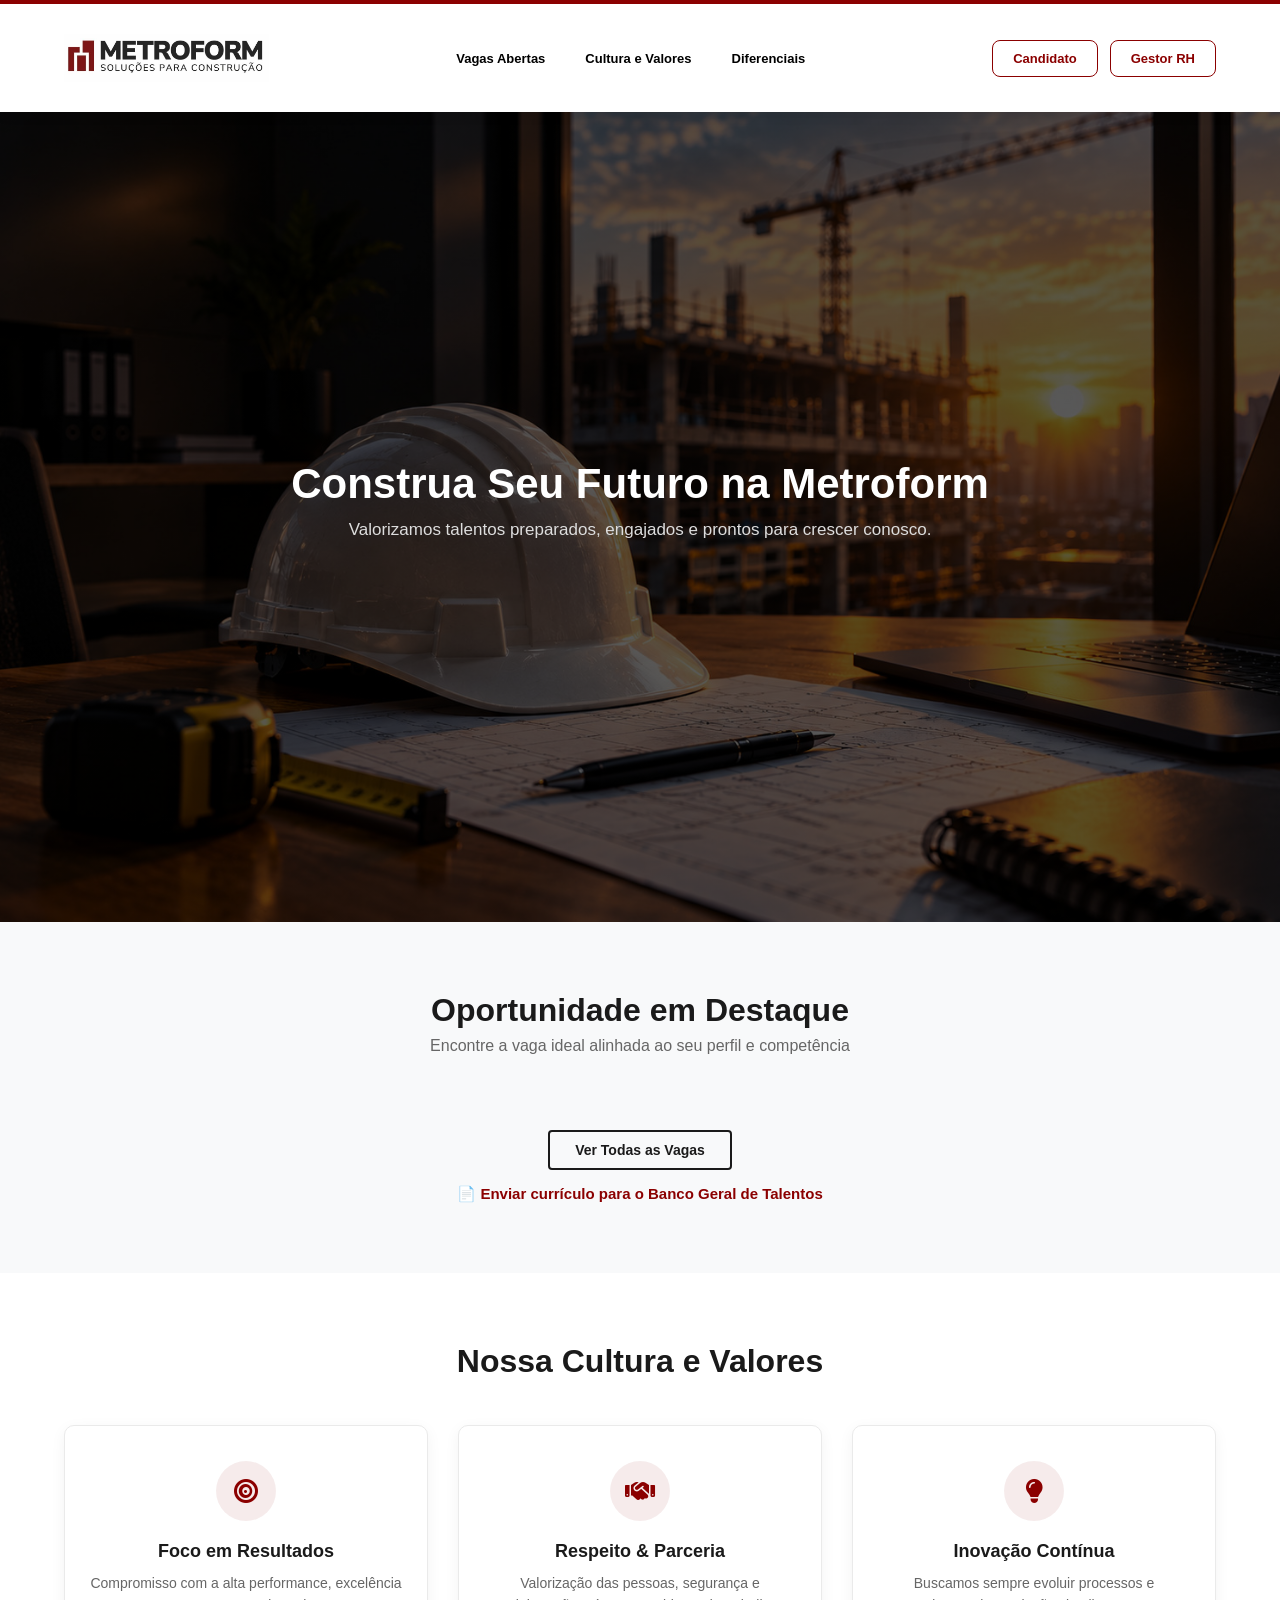
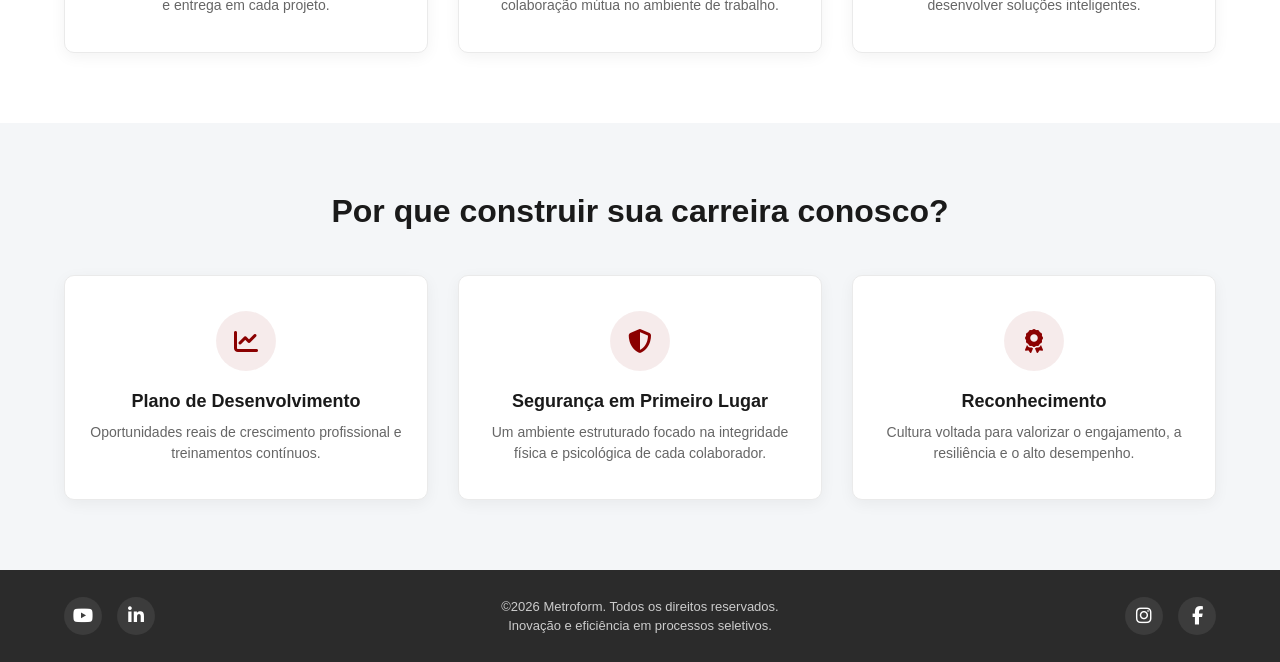
==== commit 65d1f7c1: "Add files via upload" ====
--- a/index.html
+++ b/index.html
@@ -1,299 +1,271 @@
-<!DOCTYPE html> <!-- Define o tipo de documento como HTML5 moderno -->
-<html lang="pt-BR"> <!-- Inicia o documento HTML definindo o idioma oficial como Português do Brasil -->
-
-<head> <!-- Abre o cabeçalho do documento, o usuário não tem acesso a essa parte -->
-    <meta charset="UTF-8"> <!-- Para suportar acentuação gráfica -->
-    <meta name="viewport" content="width=device-width, initial-scale=1.0"> <!-- Torna a página responsiva para celulares, tablets e PCs -->
-    <title>Metroform - Trabalhe Conosco</title> <!-- Define o título exibido na aba do navegador -->
-
-    <link rel="stylesheet" href="https://cdnjs.cloudflare.com/ajax/libs/font-awesome/6.4.0/css/all.min.css"> <!-- Importa a biblioteca de ícones FontAwesome -->
-    <link rel="stylesheet" href="style.css"> <!-- Conecta o arquivo de estilos CSS personalizado do site -->
-</head> <!-- Fecha o cabeçalho do documento -->
-
-
-<body> <!-- Abre o corpo da página onde fica todo o conteúdo visual exibido ao usuário -->
-
-    <header class="header-metroform"> <!-- Abre o cabeçalho superior de navegação do site -->
-    
-    <div class="logo"> <!-- Bloco que contém a logomarca da empresa -->
-        <a href="index.html"> <!-- Link de redirecionamento da logo -->
-            <img src="img/logo.jpg" alt="Logo Metroform"> <!-- Exibe a imagem da logomarca da Metroform -->
-        </a>
-    </div> <!-- Fecha a div da logo -->
-
-    <nav class="nav-links"> <!-- Abre o bloco de navegação do menu superior -->
-        <a href="#vagas">Vagas Abertas</a> <!-- Link âncora para a seção de vagas -->
-        <a href="#cultura">Cultura e Valores</a> <!-- Link âncora para a seção de cultura -->
-        <a href="#diferenciais">Diferenciais</a> <!-- Link âncora para a seção de diferenciais -->
-    </nav> <!-- Fecha o bloco de navegação -->
-
-    <div class="acesso-buttons"> <!-- Container que agrupa os botões de acesso do canto direito -->
-        <!-- Botão do Candidato com o ID para receber o nome quando logado -->
-        <button type="button" id="link-candidato-header" onclick="abrirModalCandidato()" class="btn-profissional">Candidato</button> 
-        
-        <!-- Botão do Gestor RH com o ID para receber o nome quando logado -->
-        <button type="button" id="link-rh-header" onclick="abrirModalRH()" class="btn-profissional">Gestor RH</button> 
-    </div> <!-- Fecha a div dos botões de acesso -->
-
-</header> <!-- Fecha o cabeçalho principal -->
-
-    <section class="secao-principal"> <!-- Abre a seção do banner de destaque (Hero Section) -->
-        <div class="conteudo-principal"> <!-- Container para centralizar e alinhar o texto do banner -->
-            <h1>Construa Seu Futuro na Metroform</h1> <!-- Título principal de forte impacto visual -->
-            <p>Valorizamos talentos preparados, engajados e prontos para crescer conosco.</p> <!-- Parágrafo descritivo de apoio -->
-        </div> <!-- Fecha a div do conteúdo principal -->
-    </section> <!-- Fecha a seção principal -->
-
-    <section id="vagas" class="secao-vagas"> <!-- Abre a seção de oportunidades de vagas -->
-        <div class="container-vagas"> <!-- Container de largura máxima para centralizar o conteúdo das vagas -->
-            <h2>Oportunidade em Destaque</h2> <!-- Título da seção de vagas -->
-            <p class="subtitulo-vagas">Encontre a vaga ideal alinhada ao seu perfil e competência</p> <!-- Subtítulo explicativo -->
-
-            <!-- CARD DE OPORTUNIDADE EM DESTAQUE ATUALIZADO (CONFORME O FIGMA) -->
-            <!-- CARD DE OPORTUNIDADE EM DESTAQUE ATUALIZADO (CONFORME O FIGMA) -->
-        <!-- CARD DE OPORTUNIDADE EM DESTAQUE ATUALIZADO -->
-        <div class="vaga-destaque-card">
-            <h3 class="vaga-titulo">Técnico de Manutenção</h3>
-            <p class="vaga-info"><strong>Setor:</strong> Industrial</p>
-            <p class="vaga-info">📍 Guarulhos / SP</p>
-            <p class="vaga-requisitos">
-                <strong>Requisitos:</strong> Experiência prévia em manutenção de equipamentos industriais e disponibilidade de horários.
-            </p>
-    
-        <div class="vaga-acoes">
-             <button type="button" class="btn-candidatar" onclick="candidatarVaga(9)">Candidatar-se</button>
-        </div>
-        </div>
-            <!-- FIM DO CARD DE DESTAQUE -->
-            
-            <div class="container-botoes-vagas"> <!-- Container do botão centralizado para ver todas as vagas -->
-                <a href="vagas.html" class="btn-todas-vagas">Ver Todas as Vagas</a> <!-- Link para a página completa de listagem de vagas -->
-            </div> <!-- Fecha o container do botão de vagas -->
-
-            <div class="centro-banco-talentos"> 
-                <a href="javascript:void(0);" onclick="abrirModalBancoTalentos()" class="link-banco">📄 Enviar currículo para o Banco Geral de Talentos</a> 
-            </div> <!-- Fecha o container do banco de talentos -->
-
-        </div> <!-- Fecha o container de vagas -->
-    </section> <!-- Fecha a seção de vagas -->
-
-    <section id="cultura" class="secao-cultura"> <!-- Abre a seção de cultura e valores da empresa -->
-        <div class="container-cultura"> <!-- Container principal da seção de cultura -->
-            <h2>Nossa Cultura e Valores</h2> <!-- Título da seção de cultura -->
-            <div class="grid-cultura"> <!-- Grade que organiza os cartões culturais lado a lado -->
-                <div class="card-cultura"> <!-- Primeiro card cultural (Foco em Resultados) -->
-                    <i class="fa-solid fa-bullseye"></i> <!-- Ícone vetorial do FontAwesome -->
-                    <h3>Foco em Resultados</h3> <!-- Título do card -->
-                    <p>Compromisso com a alta performance, excelência e entrega em cada projeto.</p> <!-- Descrição do card -->
-                </div> <!-- Fecha o primeiro card -->
-                <div class="card-cultura"> <!-- Segundo card cultural (Respeito & Parceria) -->
-                    <i class="fa-solid fa-handshake"></i> <!-- Ícone vetorial do FontAwesome -->
-                    <h3>Respeito & Parceria</h3> <!-- Título do card -->
-                    <p>Valorização das pessoas, segurança e colaboração mútua no ambiente de trabalho.</p> <!-- Descrição do card -->
-                </div> <!-- Fecha o segundo card -->
-                <div class="card-cultura"> <!-- Terceiro card cultural (Inovação Contínua) -->
-                    <i class="fa-solid fa-lightbulb"></i> <!-- Ícone vetorial do FontAwesome -->
-                    <h3>Inovação Contínua</h3> <!-- Título do card -->
-                    <p>Buscamos sempre evoluir processos e desenvolver soluções inteligentes.</p> <!-- Descrição do card -->
-                </div> <!-- Fecha o terceiro card -->
-            </div> <!-- Fecha a grade cultural -->
-        </div> <!-- Fecha o container de cultura -->
-    </section> <!-- Fecha a seção de cultura -->
-
-    <section id="diferenciais" class="secao-diferenciais"> <!-- Abre a seção de diferenciais da empresa -->
-        <div class="container-diferenciais"> <!-- Container principal da seção de diferenciais -->
-            <h2>Por que construir sua carreira conosco?</h2> <!-- Título da seção de diferenciais -->
-            <div class="grid-diferenciais"> <!-- Grade que organiza os itens de diferenciais -->
-                <div class="item-diferencial"> <!-- Primeiro diferencial (Plano de Desenvolvimento) -->
-                    <i class="fa-solid fa-chart-line"></i> <!-- Ícone vetorial do FontAwesome -->
-                    <h3>Plano de Desenvolvimento</h3> <!-- Título do diferencial -->
-                    <p>Oportunidades reais de crescimento profissional e treinamentos contínuos.</p> <!-- Descrição -->
-                </div> <!-- Fecha o primeiro diferencial -->
-                <div class="item-diferencial"> <!-- Segundo diferencial (Segurança em Primeiro Lugar) -->
-                    <i class="fa-solid fa-shield-halved"></i> <!-- Ícone vetorial do FontAwesome -->
-                    <h3>Segurança em Primeiro Lugar</h3> <!-- Título do diferencial -->
-                    <p>Um ambiente estruturado focado na integridade física e psicológica de cada colaborador.</p> <!-- Descrição -->
-                </div> <!-- Fecha o segundo diferencial -->
-                <div class="item-diferencial"> <!-- Terceiro diferencial (Reconhecimento) -->
-                    <i class="fa-solid fa-award"></i> <!-- Ícone vetorial do FontAwesome -->
-                    <h3>Reconhecimento</h3> <!-- Título do diferencial -->
-                    <p>Cultura voltada para valorizar o engajamento, a resiliência e o alto desempenho.</p> <!-- Descrição -->
-                </div> <!-- Fecha o terceiro diferencial -->
-            </div> <!-- Fecha a grade de diferenciais -->
-        </div> <!-- Fecha o container de diferenciais -->
-    </section> <!-- Fecha a seção de diferenciais -->
-
-    <!-- MODAL DO CANDIDATO -->
-    <div id="modal-candidato" class="modal-overlay"> <!-- Container de fundo escuro do modal do candidato (oculto por padrão no CSS) -->
-        <div class="modal-box"> <!-- Caixa branca centralizada que contém o formulário -->
-            <button type="button" onclick="fecharModalCandidato()" class="modal-close">&times;</button> <!-- Botão "X" para fechar o modal -->
-
-            <div class="modal-header"> <!-- Cabeçalho interno do modal -->
-                <h2>Área do Candidato</h2> <!-- Título da área -->
-                <p>Acesse sua conta ou cadastre-se.</p> <!-- Subtítulo descritivo -->
-            </div> <!-- Fecha o cabeçalho do modal -->
-
-            <div class="auth-tabs"> <!-- Container dos botões de alternância de abas -->
-                <button type="button" id="aba-cand-entrar" class="auth-tab-btn ativo" onclick="mudarAbaCand('login')">Entrar</button> <!-- Botão para ativar a aba de login -->
-                <button type="button" id="aba-cand-cadastrar" class="auth-tab-btn" onclick="mudarAbaCand('cadastro')">Criar Conta</button> <!-- Botão para ativar a aba de cadastro -->
-            </div> <!-- Fecha o container de abas -->
-
-            <form id="form-login-candidato"> <!-- Formulário de login do candidato -->
-                <div class="grupo-input"> <!-- Grupo de input para o campo de e-mail -->
-                    <label>E-mail:</label> <!-- Rótulo do campo -->
-                    <input type="email" id="email-login-cand" required> <!-- Campo de entrada de e-mail obrigatório -->
-                </div> 
-
-                <div class="grupo-input"> <!-- Grupo de input para o campo de senha -->
-                    <label>Senha:</label> <!-- Rótulo do campo -->
-                    <input type="password" id="senha-login-cand" required> <!-- Campo de entrada de senha obrigatório -->
-                </div> 
-
-                <div class="acoes-extras"> <!-- Alinhamento para o link de recuperação de senha -->
-                    <a href="#" onclick="abrirModalRecuperar(event)">Esqueceu sua senha?</a> <!-- Link que dispara a abertura do modal de recuperação -->
-                </div> 
-
-                <button type="submit" class="btn-submit-auth">Entrar na Plataforma</button> <!-- Botão de submissão do login -->
-            </form> <!-- Fecha o formulário de login -->
-
-            <form id="form-cadastro-candidato" style="display: none;"> <!-- Formulário de cadastro do candidato (oculto inicialmente) -->
-                <div class="grupo-input"> <!-- Grupo de input para o nome completo -->
-                    <label>Nome Completo:</label> <!-- Rótulo do campo -->
-                    <input type="text" id="nome-cad-cand" required> <!-- Campo de entrada do nome obrigatório -->
-                </div> 
-
-                <div class="grupo-input"> <!-- Grupo de input para o e-mail de cadastro -->
-                    <label>E-mail:</label> <!-- Rótulo do campo -->
-                    <input type="email" id="email-cad-cand" required> <!-- Campo de entrada de e-mail obrigatório -->
-                </div> 
-
-                <div class="grupo-input"> <!-- Grupo de input para a criação de senha -->
-                    <label>Criar Senha:</label> <!-- Rótulo do campo -->
-                    <input type="password" id="senha-cad-cand" required> <!-- Campo de entrada de senha obrigatório -->
-                </div> 
-
-                <button type="submit" class="btn-submit-auth">Cadastrar e Continuar</button> <!-- Botão de submissão do cadastro -->
-            </form> <!-- Fecha o formulário de cadastro -->
-
-        </div> <!-- Fecha a caixa branca do modal -->
-    </div> <!-- Fecha a sobreposição do modal do candidato -->
-
-    <!-- MODAL DO RH (APENAS LOGIN) -->
-    <div id="modal-rh" class="modal-overlay"> <!-- Container de fundo escuro do modal de acesso do RH -->
-        <div class="modal-box"> <!-- Caixa branca centralizada do modal do gestor -->
-            <button type="button" onclick="fecharModalRH()" class="modal-close">&times;</button> <!-- Botão "X" para fechar o modal -->
-
-            <div class="modal-header"> <!-- Cabeçalho interno do modal de RH -->
-                <h2>Portal do Gestor - RH</h2> <!-- Título da área administrativa -->
-                <p>Faça login para acessar o painel de gestão.</p> <!-- Descrição de apoio -->
-            </div> <!-- Fecha o cabeçalho -->
-
-            <form id="form-login-rh-modal"> <!-- Formulário de login do gestor de RH -->
-                <div class="grupo-input"> <!-- Grupo de input para o e-mail -->
-                    <label>E-mail:</label> <!-- Rótulo do campo -->
-                    <input type="email" id="email-rh-modal"> <!-- Campo de entrada de e-mail -->
-                </div> 
-
-                <div class="grupo-input"> <!-- Grupo de input para a senha -->
-                    <label>Senha:</label> <!-- Rótulo do campo -->
-                    <input type="password" id="senha-rh-modal"> <!-- Campo de entrada de senha -->
-                </div> <!-- Fecha o grupo -->
-
-                <button type="submit" class="btn-submit-auth">Entrar no Painel</button> <!-- Botão de envio do login de RH -->
-            </form> <!-- Fecha o formulário de login do RH -->
-        </div> <!-- Fecha a caixa do modal -->
-    </div> <!-- Fecha o modal do RH -->
-
-    <!-- MODAL DE RECUPERAÇÃO DE SENHA -->
-    <div id="modal-recuperar" class="modal-overlay" style="z-index: 3500;"> <!-- Container de sobreposição para redefinir senha com camada superior (z-index) -->
-        <div class="modal-box" style="max-width: 400px;"> <!-- Caixa personalizada menor para o formulário de recuperação -->
-            <button type="button" onclick="fecharModalRecuperar()" class="modal-close">&times;</button> <!-- Botão "X" para fechar -->
-
-            <div class="modal-header"> <!-- Cabeçalho do modal de recuperação -->
-                <h2>Redefinir Senha</h2> <!-- Título do modal -->
-                <p>Insira o seu e-mail cadastrado e defina uma nova senha.</p> <!-- Descrição instrutiva -->
-            </div> <!-- Fecha o cabeçalho -->
-
-            <form id="form-modal-recuperar"> <!-- Formulário de redefinição de senha -->
-                <div class="grupo-input"> <!-- Grupo de input para o e-mail de recuperação -->
-                    <label>E-mail:</label> <!-- Rótulo do campo -->
-                    <input type="email" id="email-recuperar" required> <!-- Campo de e-mail obrigatório -->
-                </div> 
-
-                <div style="display: flex; gap: 10px; margin-top: 20px;"> <!-- Container flexível para alinhar os botões lado a lado -->
-                    <button type="button" onclick="fecharModalRecuperar()" style="flex: 1; padding: 10px; background: #666; border: none; color: white; border-radius: 4px; font-weight: bold; cursor: pointer;">Cancelar</button> <!-- Botão para cancelar e fechar -->
-                    <button type="submit" style="flex: 1; padding: 10px; background: var(--metroform-red); border: none; color: white; border-radius: 4px; font-weight: bold; cursor: pointer;">Atualizar</button> <!-- Botão para enviar a nova senha -->
-                </div> 
-            </form> <!-- Fecha o formulário de recuperação -->
-        </div> <!-- Fecha a caixa do modal -->
-    </div> <!-- Fecha a sobreposição do modal de recuperação -->
-
-    <footer class="rodape-metroform"> <!-- Abre o rodapé padrão institucional do site -->
-        <div class="conteudo-rodape"> <!-- Container interno para centralizar o texto do rodapé -->
-            <p>&copy; 2026 Metroform - Soluções para Construção. Todos os direitos reservados.</p> <!-- Aviso de direitos autorais e ano atual -->
-            <p class="texto-projeto">Desenvolvido como projeto acadêmico de recrutamento e seleção inteligente.</p> <!-- Nota de rodapé identificando o caráter acadêmico -->
-        </div> <!-- Fecha o container do rodapé -->
-    </footer> <!-- Fecha o rodapé -->
-
-    <script src="script.js"></script> <!-- Conecta o arquivo de script externo em JavaScript no final do corpo para controle interativo e requisições -->
-    
-    <!-- ========================================== -->
-    <!-- MODAL DO BANCO GERAL DE TALENTOS (HOME)    -->
-    <!-- ========================================== -->
-    <div id="modal-banco-talentos" class="modal-overlay">
-        <div class="modal-box">
-            <button type="button" onclick="fecharModalBancoTalentos()" class="modal-close">&times;</button>
-            
-            <div class="modal-header">
-                <h2>Banco Geral de Talentos</h2>
-                <p>Envie o seu currículo espontaneamente para a nossa base.</p>
-            </div>
-
-            <form id="form-banco-talentos">
-                <div class="grupo-input">
-                    <label>Nome Completo:</label>
-                    <input type="text" id="talento-nome" required>
-                </div>
-
-                <div class="grupo-input">
-                    <label>E-mail:</label>
-                    <input type="email" id="talento-email" required>
-                </div>
-
-                <div class="grupo-input">
-                    <label>Telefone:</label>
-                    <input type="text" id="talento-telefone">
-                </div>
-
-                <div class="grupo-input">
-                    <label>Resumo Profissional:</label>
-                    <textarea id="talento-resumo" rows="3" style="width: 100%; padding: 10px; border: 1px solid #ccc; border-radius: 4px; outline: none;"></textarea>
-                </div>
-
-                <div class="grupo-input">
-                    <label>Currículo (PDF):</label>
-                    <input type="file" id="talento-curriculo" accept=".pdf" required>
-                </div>
-
-                <button type="submit" class="btn-submit-auth">Enviar Currículo</button>
-            </form>
-        </div>
-    </div>
-
-    <script>
-
-        <!-- Excluir a parte de banco de talentos se o Gestor rh estiver logado. -->
-
-document.addEventListener("DOMContentLoaded", function() {
-    // Se o Gestor de RH estiver logado, esconde o bloco do Banco de Talentos
-    if (localStorage.getItem("adminLogado")) {
-        const blocoBanco = document.querySelector(".centro-banco-talentos");
-        if (blocoBanco) {
-            blocoBanco.style.display = "none";
-        }
-    }
-});
-</script>
-
-</body> <!-- Fecha o corpo da página -->
+<!DOCTYPE html> <!-- Define o tipo de documento como HTML5 moderno -->
+<html lang="pt-BR"> <!-- Inicia o documento HTML definindo o idioma oficial como Português do Brasil -->
+
+<head> <!-- Abre o cabeçalho do documento, o usuário não tem acesso a essa parte -->
+    <meta charset="UTF-8"> <!-- Para suportar acentuação gráfica -->
+    <meta name="viewport" content="width=device-width, initial-scale=1.0"> <!-- Torna a página responsiva para celulares, tablets e PCs -->
+    <title>Metroform - Trabalhe Conosco</title> <!-- Define o título exibido na aba do navegador -->
+
+    <link rel="stylesheet" href="https://cdnjs.cloudflare.com/ajax/libs/font-awesome/6.4.0/css/all.min.css"> <!-- Importa a biblioteca de ícones FontAwesome -->
+    <link rel="stylesheet" href="style.css"> <!-- Conecta o arquivo de estilos CSS personalizado do site -->
+</head> <!-- Fecha o cabeçalho do documento -->
+
+
+<body> <!-- Abre o corpo da página onde fica todo o conteúdo visual exibido ao usuário -->
+
+    <header class="header-metroform"> <!-- Abre o cabeçalho superior de navegação do site -->
+    
+    <div class="logo"> <!-- Bloco que contém a logomarca da empresa -->
+        <a href="index.html"> <!-- Link de redirecionamento da logo -->
+            <img src="img/logo.jpg" alt="Logo Metroform"> <!-- Exibe a imagem da logomarca da Metroform -->
+        </a>
+    </div> <!-- Fecha a div da logo -->
+
+    <nav class="nav-links"> <!-- Abre o bloco de navegação do menu superior -->
+        <a href="#vagas">Vagas Abertas</a> <!-- Link âncora para a seção de vagas -->
+        <a href="#cultura">Cultura e Valores</a> <!-- Link âncora para a seção de cultura -->
+        <a href="#diferenciais">Diferenciais</a> <!-- Link âncora para a seção de diferenciais -->
+    </nav> <!-- Fecha o bloco de navegação -->
+
+    <div class="acesso-buttons"> <!-- Container que agrupa os botões de acesso do canto direito -->
+        <!-- Botão do Candidato com o ID para receber o nome quando logado -->
+        <button type="button" id="link-candidato-header" onclick="abrirModalCandidato()" class="btn-profissional">Candidato</button> 
+        
+        <!-- Botão do Gestor RH com o ID para receber o nome quando logado -->
+        <button type="button" id="link-rh-header" onclick="abrirModalRH()" class="btn-profissional">Gestor RH</button> 
+    </div> <!-- Fecha a div dos botões de acesso -->
+
+</header> <!-- Fecha o cabeçalho principal -->
+
+    <section class="secao-principal"> <!-- Abre a seção do banner de destaque (Hero Section) -->
+        <div class="conteudo-principal"> <!-- Container para centralizar e alinhar o texto do banner -->
+            <h1>Construa Seu Futuro na Metroform</h1> <!-- Título principal de forte impacto visual -->
+            <p>Valorizamos talentos preparados, engajados e prontos para crescer conosco.</p> <!-- Parágrafo descritivo de apoio -->
+        </div> <!-- Fecha a div do conteúdo principal -->
+    </section> <!-- Fecha a seção principal -->
+
+        <section id="vagas" class="secao-vagas">
+        <div class="container-vagas">
+            <h2>Oportunidade em Destaque</h2>
+            <p class="subtitulo-vagas">Encontre a vaga ideal alinhada ao seu perfil e competência</p>
+
+            <!-- Container onde o JavaScript vai injetar a vaga mais recente -->
+            <div class="grid-vagas"></div>
+
+            <div class="container-botoes-vagas">
+                <a href="vagas.html" class="btn-todas-vagas">Ver Todas as Vagas</a>
+            </div>
+
+            <div class="centro-banco-talentos"> 
+                <a href="javascript:void(0);" onclick="abrirModalBancoTalentos()" class="link-banco">📄 Enviar currículo para o Banco Geral de Talentos</a> 
+            </div>
+        </div>
+    </section>
+
+    <section id="cultura" class="secao-cultura"> <!-- Abre a seção de cultura e valores da empresa -->
+        <div class="container-cultura"> <!-- Container principal da seção de cultura -->
+            <h2>Nossa Cultura e Valores</h2> <!-- Título da seção de cultura -->
+            <div class="grid-cultura"> <!-- Grade que organiza os cartões culturais lado a lado -->
+                <div class="card-cultura"> <!-- Primeiro card cultural (Foco em Resultados) -->
+                    <i class="fa-solid fa-bullseye"></i> <!-- Ícone vetorial do FontAwesome -->
+                    <h3>Foco em Resultados</h3> <!-- Título do card -->
+                    <p>Compromisso com a alta performance, excelência e entrega em cada projeto.</p> <!-- Descrição do card -->
+                </div> <!-- Fecha o primeiro card -->
+                <div class="card-cultura"> <!-- Segundo card cultural (Respeito & Parceria) -->
+                    <i class="fa-solid fa-handshake"></i> <!-- Ícone vetorial do FontAwesome -->
+                    <h3>Respeito & Parceria</h3> <!-- Título do card -->
+                    <p>Valorização das pessoas, segurança e colaboração mútua no ambiente de trabalho.</p> <!-- Descrição do card -->
+                </div> <!-- Fecha o segundo card -->
+                <div class="card-cultura"> <!-- Terceiro card cultural (Inovação Contínua) -->
+                    <i class="fa-solid fa-lightbulb"></i> <!-- Ícone vetorial do FontAwesome -->
+                    <h3>Inovação Contínua</h3> <!-- Título do card -->
+                    <p>Buscamos sempre evoluir processos e desenvolver soluções inteligentes.</p> <!-- Descrição do card -->
+                </div> <!-- Fecha o terceiro card -->
+            </div> <!-- Fecha a grade cultural -->
+        </div> <!-- Fecha o container de cultura -->
+    </section> <!-- Fecha a seção de cultura -->
+
+    <section id="diferenciais" class="secao-diferenciais"> <!-- Abre a seção de diferenciais da empresa -->
+        <div class="container-diferenciais"> <!-- Container principal da seção de diferenciais -->
+            <h2>Por que construir sua carreira conosco?</h2> <!-- Título da seção de diferenciais -->
+            <div class="grid-diferenciais"> <!-- Grade que organiza os itens de diferenciais -->
+                <div class="item-diferencial"> <!-- Primeiro diferencial (Plano de Desenvolvimento) -->
+                    <i class="fa-solid fa-chart-line"></i> <!-- Ícone vetorial do FontAwesome -->
+                    <h3>Plano de Desenvolvimento</h3> <!-- Título do diferencial -->
+                    <p>Oportunidades reais de crescimento profissional e treinamentos contínuos.</p> <!-- Descrição -->
+                </div> <!-- Fecha o primeiro diferencial -->
+                <div class="item-diferencial"> <!-- Segundo diferencial (Segurança em Primeiro Lugar) -->
+                    <i class="fa-solid fa-shield-halved"></i> <!-- Ícone vetorial do FontAwesome -->
+                    <h3>Segurança em Primeiro Lugar</h3> <!-- Título do diferencial -->
+                    <p>Um ambiente estruturado focado na integridade física e psicológica de cada colaborador.</p> <!-- Descrição -->
+                </div> <!-- Fecha o segundo diferencial -->
+                <div class="item-diferencial"> <!-- Terceiro diferencial (Reconhecimento) -->
+                    <i class="fa-solid fa-award"></i> <!-- Ícone vetorial do FontAwesome -->
+                    <h3>Reconhecimento</h3> <!-- Título do diferencial -->
+                    <p>Cultura voltada para valorizar o engajamento, a resiliência e o alto desempenho.</p> <!-- Descrição -->
+                </div> <!-- Fecha o terceiro diferencial -->
+            </div> <!-- Fecha a grade de diferenciais -->
+        </div> <!-- Fecha o container de diferenciais -->
+    </section> <!-- Fecha a seção de diferenciais -->
+
+    <!-- MODAL DO CANDIDATO -->
+    <div id="modal-candidato" class="modal-overlay"> <!-- Container de fundo escuro do modal do candidato (oculto por padrão no CSS) -->
+        <div class="modal-box"> <!-- Caixa branca centralizada que contém o formulário -->
+            <button type="button" onclick="fecharModalCandidato()" class="modal-close">&times;</button> <!-- Botão "X" para fechar o modal -->
+
+            <div class="modal-header"> <!-- Cabeçalho interno do modal -->
+                <h2>Área do Candidato</h2> <!-- Título da área -->
+                <p>Acesse sua conta ou cadastre-se.</p> <!-- Subtítulo descritivo -->
+            </div> <!-- Fecha o cabeçalho do modal -->
+
+            <div class="auth-tabs"> <!-- Container dos botões de alternância de abas -->
+                <button type="button" id="aba-cand-entrar" class="auth-tab-btn ativo" onclick="mudarAbaCand('login')">Entrar</button> <!-- Botão para ativar a aba de login -->
+                <button type="button" id="aba-cand-cadastrar" class="auth-tab-btn" onclick="mudarAbaCand('cadastro')">Criar Conta</button> <!-- Botão para ativar a aba de cadastro -->
+            </div> <!-- Fecha o container de abas -->
+
+            <form id="form-login-candidato"> <!-- Formulário de login do candidato -->
+                <div class="grupo-input"> <!-- Grupo de input para o campo de e-mail -->
+                    <label>E-mail:</label> <!-- Rótulo do campo -->
+                    <input type="email" id="email-login-cand" required> <!-- Campo de entrada de e-mail obrigatório -->
+                </div> 
+
+                <div class="grupo-input"> <!-- Grupo de input para o campo de senha -->
+                    <label>Senha:</label> <!-- Rótulo do campo -->
+                    <input type="password" id="senha-login-cand" required> <!-- Campo de entrada de senha obrigatório -->
+                </div> 
+
+                <div class="acoes-extras"> <!-- Alinhamento para o link de recuperação de senha -->
+                    <a href="#" onclick="abrirModalRecuperar(event)">Esqueceu sua senha?</a> <!-- Link que dispara a abertura do modal de recuperação -->
+                </div> 
+
+                <button type="submit" class="btn-submit-auth">Entrar na Plataforma</button> <!-- Botão de submissão do login -->
+            </form> <!-- Fecha o formulário de login -->
+
+            <form id="form-cadastro-candidato" style="display: none;"> <!-- Formulário de cadastro do candidato (oculto inicialmente) -->
+                <div class="grupo-input"> <!-- Grupo de input para o nome completo -->
+                    <label>Nome Completo:</label> <!-- Rótulo do campo -->
+                    <input type="text" id="nome-cad-cand" required> <!-- Campo de entrada do nome obrigatório -->
+                </div> 
+
+                <div class="grupo-input"> <!-- Grupo de input para o e-mail de cadastro -->
+                    <label>E-mail:</label> <!-- Rótulo do campo -->
+                    <input type="email" id="email-cad-cand" required> <!-- Campo de entrada de e-mail obrigatório -->
+                </div> 
+
+                <div class="grupo-input"> <!-- Grupo de input para a criação de senha -->
+                    <label>Criar Senha:</label> <!-- Rótulo do campo -->
+                    <input type="password" id="senha-cad-cand" required> <!-- Campo de entrada de senha obrigatório -->
+                </div> 
+
+                <button type="submit" class="btn-submit-auth">Cadastrar e Continuar</button> <!-- Botão de submissão do cadastro -->
+            </form> <!-- Fecha o formulário de cadastro -->
+
+        </div> <!-- Fecha a caixa branca do modal -->
+    </div> <!-- Fecha a sobreposição do modal do candidato -->
+
+    <!-- MODAL DO RH (APENAS LOGIN) -->
+    <div id="modal-rh" class="modal-overlay"> <!-- Container de fundo escuro do modal de acesso do RH -->
+        <div class="modal-box"> <!-- Caixa branca centralizada do modal do gestor -->
+            <button type="button" onclick="fecharModalRH()" class="modal-close">&times;</button> <!-- Botão "X" para fechar o modal -->
+
+            <div class="modal-header"> <!-- Cabeçalho interno do modal de RH -->
+                <h2>Portal do Gestor - RH</h2> <!-- Título da área administrativa -->
+                <p>Faça login para acessar o painel de gestão.</p> <!-- Descrição de apoio -->
+            </div> <!-- Fecha o cabeçalho -->
+
+            <form id="form-login-rh-modal"> <!-- Formulário de login do gestor de RH -->
+                <div class="grupo-input"> <!-- Grupo de input para o e-mail -->
+                    <label>E-mail:</label> <!-- Rótulo do campo -->
+                    <input type="email" id="email-rh-modal"> <!-- Campo de entrada de e-mail -->
+                </div> 
+
+                <div class="grupo-input"> <!-- Grupo de input para a senha -->
+                    <label>Senha:</label> <!-- Rótulo do campo -->
+                    <input type="password" id="senha-rh-modal"> <!-- Campo de entrada de senha -->
+                </div> <!-- Fecha o grupo -->
+
+                <button type="submit" class="btn-submit-auth">Entrar no Painel</button> <!-- Botão de envio do login de RH -->
+            </form> <!-- Fecha o formulário de login do RH -->
+        </div> <!-- Fecha a caixa do modal -->
+    </div> <!-- Fecha o modal do RH -->
+
+    <!-- MODAL DE RECUPERAÇÃO DE SENHA -->
+    <div id="modal-recuperar" class="modal-overlay" style="z-index: 3500;"> <!-- Container de sobreposição para redefinir senha com camada superior (z-index) -->
+        <div class="modal-box" style="max-width: 400px;"> <!-- Caixa personalizada menor para o formulário de recuperação -->
+            <button type="button" onclick="fecharModalRecuperar()" class="modal-close">&times;</button> <!-- Botão "X" para fechar -->
+
+            <div class="modal-header"> <!-- Cabeçalho do modal de recuperação -->
+                <h2>Redefinir Senha</h2> <!-- Título do modal -->
+                <p>Insira o seu e-mail cadastrado e defina a sua nova senha.</p> <!-- Descrição instrutiva -->
+            </div> <!-- Fecha o cabeçalho -->
+
+            <form id="form-modal-recuperar"> <!-- Formulário de redefinição de senha -->
+                
+                <div class="grupo-input" style="margin-bottom: 15px;"> <!-- Grupo de input para o e-mail de recuperação -->
+                    <label>E-mail:</label> <!-- Rótulo do campo -->
+                    <input type="email" id="email-recuperar" required placeholder="seu@email.com" style="width: 100%; padding: 10px; border: 1px solid #ccc; border-radius: 4px; box-sizing: border-box;"> <!-- Campo de e-mail obrigatório -->
+                </div>
+
+                <div class="grupo-input" style="margin-bottom: 20px;"> <!-- NOVO: Grupo de input para a nova senha -->
+                    <label>Nova Senha:</label>
+                    <input type="password" id="nova-senha-recuperar" required placeholder="Digite a nova senha" style="width: 100%; padding: 10px; border: 1px solid #ccc; border-radius: 4px; box-sizing: border-box;">
+                </div>
+
+                <div style="display: flex; gap: 10px; margin-top: 20px;"> <!-- Container flexível para alinhar os botões lado a lado -->
+                    <button type="button" onclick="fecharModalRecuperar()" style="flex: 1; padding: 10px; background: #666; border: none; color: white; border-radius: 4px; font-weight: bold; cursor: pointer;">Cancelar</button>
+                    <button type="submit" style="flex: 1; padding: 10px; background: var(--metroform-red); border: none; color: white; border-radius: 4px; font-weight: bold; cursor: pointer;">Atualizar</button>
+                </div>
+            </form> <!-- Fecha o formulário de recuperação -->
+        </div> <!-- Fecha a caixa do modal -->
+    </div> <!-- Fecha a sobreposição do modal de recuperação -->
+
+    <footer class="rodape-metroform">
+    <div class="conteudo-rodape">
+        <!-- Ícones do lado esquerdo (YouTube e LinkedIn) -->
+        <div class="rodape-sociais-esquerda">
+            <a href="https://www.youtube.com/channel/UCukOimGxPhmoBYyu17dK8Qw" target="_blank" aria-label="YouTube"><i class="fa-brands fa-youtube"></i></a>
+            <a href="https://www.linkedin.com/company/metroform-system" target="_blank" aria-label="LinkedIn"><i class="fa-brands fa-linkedin-in"></i></a>
+        </div>
+        
+        <!-- Textos centrais -->
+        <div class="rodape-textos">
+            <p>&copy;2026 Metroform. Todos os direitos reservados.</p>
+            <p class="texto-projeto">Inovação e eficiência em processos seletivos.</p>
+        </div>
+        
+        <!-- Ícones do lado direito (Instagram e Facebook) -->
+        <div class="rodape-sociais-direita">
+            <a href="https://www.instagram.com/metroform_protecoes/" target="_blank" aria-label="Instagram"><i class="fa-brands fa-instagram"></i></a>
+            <a href="https://www.facebook.com/metroformprotecao/" target="_blank" aria-label="Facebook"><i class="fa-brands fa-facebook-f"></i></a>
+        </div>
+    </div>
+</footer>
+
+    <script src="script.js"></script> <!-- Conecta o arquivo de script externo em JavaScript no final do corpo para controle interativo e requisições -->
+    
+   <!-- ========================================== -->
+    <!-- MODAL DO BANCO GERAL DE TALENTOS (HOME)    -->
+    <!-- ========================================== -->
+    <div id="modal-banco-talentos" class="modal-overlay oculto" style="z-index: 3500;">
+        <div class="modal-box">
+            <!-- O conteúdo deste modal é gerado dinamicamente pelo JavaScript para utilizadores logados -->
+        </div>
+    </div>
+
+    <script>
+
+        <!-- Excluir a parte de banco de talentos se o Gestor rh estiver logado. -->
+
+document.addEventListener("DOMContentLoaded", function() {
+    // Se o Gestor de RH estiver logado, esconde o bloco do Banco de Talentos
+    if (localStorage.getItem("adminLogado")) {
+        const blocoBanco = document.querySelector(".centro-banco-talentos");
+        if (blocoBanco) {
+            blocoBanco.style.display = "none";
+        }
+    }
+});
+</script>
+
+</body> <!-- Fecha o corpo da página -->
 </html> <!-- Fecha a estrutura principal do documento HTML -->
--- a/style.css
+++ b/style.css
@@ -1,657 +1,832 @@
-/* CONFIGURAÇÕES GERAIS E VARIÁVEIS DO SITE   */
-
-/* Torna a rolagem da página suave e animada ao clicar nos links de âncora do menu superior */
-html {
-    scroll-behavior: smooth;
-}
-
-/* Seletor universal (*): Aplica as regras de reset para todos os elementos da página */
-* {
-    margin: 0;        
-    padding: 0;       
-    box-sizing: border-box; /* Inclui padding e borda no cálculo total da largura/altura dos elementos */
-    font-family: 'Segoe UI', Tahoma, Geneva, Verdana, sans-serif; /* Define a tipografia padrão limpa e moderna do sistema */
-}
-
-/* Raiz (:root): Armazena as cores oficiais da identidade visual da marca para reutilizar em todo o código */
-:root {
-    --metroform-red: #8B0000;   /* Cor primária: Vermelho/Vinho corporativo da Metroform */
-    --metroform-dark: #1a1a1a;  /* Cor escura: Tons de cinza bem escuro para textos e fundos de rodapé */
-    --metroform-gray: #f8f9fa;  /* Cor de fundo leve: Cinza claro neutro para destacar seções */
-}
-
-/* ESTILOS DO CABEÇALHO (HEADER) */
-
-/* Estilização da barra de cabeçalho superior fixa */
-.header-metroform {
-    display: flex; /* Utiliza Flexbox para alinhar os itens horizontalmente */
-    justify-content: space-between; /* Separa a logo à esquerda e os botões/links à direita */
-    align-items: center; /* Centraliza os elementos verticalmente no cabeçalho */
-    padding: 30px 5%; /* Define o espaçamento interno superior/inferior e lateral (5%) */
-    background-color: #ffffff; /* Fundo totalmente branco */
-    box-shadow: 0 4px 12px rgba(0,0,0,0.06); /* Aplica uma sombra suave abaixo do cabeçalho */
-    position: sticky; /* Mantém o cabeçalho fixo no topo conforme o usuário rola a página */
-    top: 0; /* Posiciona colado no topo absoluto da tela */
-    z-index: 1000; /* Garante que o cabeçalho fique sobreposto aos outros elementos da página */
-    border-top: 4px solid var(--metroform-red); /* Detalhe visual de uma linha vermelha no topo da barra */
-}
-
-/* Estilização da imagem da logo dentro do cabeçalho */
-/* Estilização da imagem da logo dentro do cabeçalho */
-.logo img {
-    height: 40px;           /* Reduz ligeiramente para encaixar perfeitamente na barra */
-    max-width: 180px;       /* Garante uma largura máxima segura */
-    width: auto;            /* Mantém a proporção correta */
-    object-fit: contain;    /* Evita qualquer distorção da imagem */
-    display: block; 
-    image-rendering: -webkit-optimize-contrast;
-}
-
-/* Container que agrupa os links do menu de navegação */
-.nav-links {
-    display: flex; /* Alinha os links lado a lado */
-    gap: 40px; /* Define um espaçamento uniforme entre cada link */
-}
-
-/* Estilização visual dos links textuais do menu */
-.nav-links a {
-    text-decoration: none; /* Remove o sublinhado padrão de links */
-    color: black; /* Cor escura elegante para os textos */
-    font-weight: 600; /* Deixa a fonte com espessura semi-negrito */
-    font-size: 13px; /* Tamanho de texto confortável para leitura */
-    transition: color 0.3s; /* Adiciona uma transição suave na mudança de cor */
-}
-
-/* Efeito visual ao passar o mouse por cima dos links do menu */
-.nav-links a:hover {
-    color: var(--metroform-red); /* O texto muda para a cor vermelha oficial da marca */
-}
-
-/* Container que agrupa os botões de ação rápida à direita do cabeçalho */
-.acesso-buttons {
-    display: flex; /* Alinha os botões lado a lado */
-    align-items: center; /* Centraliza os botões verticalmente */
-    gap: 12px; /* Espaço de 12 pixels entre os botões */
-}
-
-/* Estilização base compartilhada entre botões e links de acesso no cabeçalho */
-.acesso-buttons button, .acesso-buttons a {
-    text-decoration: none; /* Remove sublinhado se for tag <a> */
-    padding: 10px 20px; /* Espaçamento interno (altura e largura do botão) */
-    border-radius: 8px; /* Arredonda levemente os cantos */
-    font-size: 13px; /* Tamanho da fonte do botão */
-    font-weight: bold; /* Deixa o texto em negrito */
-    cursor: pointer; /* Muda o cursor do mouse para a mãozinha ao passar por cima */
-    transition: all 0.3s ease; /* Suaviza todas as animações de mudança */
-}
-
-/* Estilização do botão com borda vazada (Estilo profissional) */
-.btn-profissional {
-    border: 1px solid var(--metroform-red); /* Borda sólida na cor vermelha da marca */
-    color: var(--metroform-red); /* Texto interno na cor vermelha */
-    background-color: transparent; /* Fundo transparente */
-}
-
-/* Efeito ao passar o mouse sobre o botão profissional */
-.btn-profissional:hover {
-    background-color: var(--metroform-red); /* Preenche todo o fundo com a cor vermelha */
-    color: white; /* Torna o texto interno branco para contrastar */
-}
-
-/* SEÇÃO PRINCIPAL / BANNER DE DESTAQUE (HERO)*/
-
-/* Estilização do banner principal de destaque no topo da página */
-.secao-principal {
-    background: linear-gradient(rgba(0,0,0,0.65), rgba(0,0,0,0.65)), url('img/banner.jpg') no-repeat center center/cover; /* Aplica um filtro escuro translúcido sobre a imagem de fundo de obra */
-    height: 90vh; /* O banner ocupa grande parte da altura total visível da tela */
-    display: flex; /* Alinha o conteúdo interno com Flexbox */
-    align-items: center; /* Centraliza verticalmente */
-    justify-content: center; /* Centraliza horizontalmente */
-    text-align: center; /* Centraliza todo o texto */
-    color: white; /* Define a cor padrão dos textos como branca */
-    padding: 0 20px; /* Margem de segurança lateral de 20px */
-}
-
-/* Container que limita a largura máxima do texto dentro do banner */
-.conteudo-principal {
-    max-width: 900px; /* Largura máxima para o texto não esticar demais em telas grandes */
-    margin: 0 auto; /* Centraliza o bloco na horizontal */
-    width: 100%; /* Ocupa 100% do espaço disponível até o limite do max-width */
-}
-
-/* Estilização do título principal (H1) do banner */
-.conteudo-principal h1 {
-    font-size: 42px; /* Tamanho de letra grande e de forte impacto visual */
-    margin-bottom: 12px; /* Espaçamento inferior em relação ao parágrafo */
-    font-weight: 800; /* Negrito bem encorpado */
-}
-
-/* Estilização do parágrafo descritivo abaixo do título principal */
-.conteudo-principal p {
-    font-size: 17px; /* Tamanho confortável para leitura */
-    margin-bottom: 35px; /* Espaçamento inferior */
-    color: #ddd; /* Cor cinza claro suave */
-}
-
-/* ========================================== */
-/* SEÇÃO DE OPORTUNIDADES E VAGAS             */
-/* ========================================== */
-
-/* Estilização da seção de listagem de vagas */
-.secao-vagas {
-    padding: 70px 5%; /* Espaçamento interno grande em cima/baixo e nas laterais */
-    background-color: var(--metroform-gray); /* Fundo cinza claro para diferenciar visualmente das outras seções */
-}
-
-/* Container que centraliza e limita a largura máxima da seção de vagas em 1200px */
-.container-vagas {
-    max-width: 1200px;
-    margin: 0 auto;
-    width: 100%;
-}
-
-/* Título principal da seção de vagas */
-.container-vagas h2 {
-    text-align: center;
-    font-size: 32px;
-    color: var(--metroform-dark);
-    margin-bottom: 8px;
-    font-weight: 700;
-}
-
-/* Subtítulo descritivo da seção de vagas */
-.subtitulo-vagas {
-    text-align: center;
-    color: #666; /* Cinza médio */
-    margin-bottom: 45px;
-    font-size: 16px;
-}
-
-/* ESTILOS DO CARD DE OPORTUNIDADE EM DESTAQUE (PADRONIZADO) */
-.vaga-destaque-card {
-    background-color: #ffffff;
-    border-radius: 8px;
-    padding: 25px;            /* Podes ajustar o padding interno se quiseres mais compacto */
-    max-width: 400px;         /* Reduzido de 650px para 500px para ficar mais compacto e elegante */
-    margin: 0 auto 30px auto; 
-    box-shadow: 0 4px 12px rgba(0, 0, 0, 0.06);
-    border-top: 4px solid var(--metroform-red);
-    display: flex;
-    flex-direction: column;
-    gap: 12px; 
-    box-sizing: border-box;
-}
-
-/* Estilização do título da vaga em destaque */
-.vaga-destaque-card .vaga-titulo {
-    font-size: 22px;
-    font-weight: bold;
-    color: var(--metroform-dark);
-    margin-bottom: 4px;
-}
-
-/* Estilização das informações e requisitos do card de destaque */
-.vaga-destaque-card .vaga-info, 
-.vaga-destaque-card .vaga-requisitos {
-    font-size: 14px;
-    color: #444444;
-    line-height: 1.5;
-}
-
-/* Container para alinhar e centralizar o botão de candidatura no card */
-.vaga-acoes {
-    display: flex;
-    justify-content: center; /* Centraliza o botão perfeitamente no rodapé do card */
-    margin-top: 15px;
-}
-
-/* Estilização do botão "Candidatar-se" exclusivo do destaque */
-.btn-candidatar {
-    background-color: var(--metroform-red); /* Vermelho corporativo da marca */
-    color: #ffffff;
-    font-size: 16px;
-    font-weight: 600;
-    padding: 12px 40px;
-    border: none;
-    border-radius: 6px;
-    cursor: pointer;
-    transition: background-color 0.2s ease, transform 0.1s ease;
-}
-
-/* Efeito ao passar o mouse no botão de candidatura */
-.btn-candidatar:hover {
-    background-color: #6b0000; /* Tom de vermelho mais escuro */
-    transform: translateY(-1px);
-}
-
-/* Container do botão para ver todas as vagas */
-.container-botoes-vagas {
-    text-align: center; /* Centraliza o botão */
-    margin-bottom: 15px;
-}
-
-/* Estilização do botão com borda escura "Ver Todas as Vagas" */
-.btn-todas-vagas {
-    display: inline-block;
-    background-color: transparent;
-    color: var(--metroform-dark);
-    border: 2px solid var(--metroform-dark); /* Borda sólida na cor escura */
-    padding: 10px 25px;
-    border-radius: 4px;
-    font-weight: bold;
-    text-decoration: none;
-    font-size: 14px;
-    transition: all 0.3s ease; /* Transição suave para o efeito de hover */
-}
-
-/* Efeito ao passar o mouse no botão "Ver Todas as Vagas" */
-.btn-todas-vagas:hover {
-    background-color: var(--metroform-dark); /* Inverte preenchendo o fundo de escuro */
-    color: white; /* Texto fica branco */
-}
-
-/* Estilização padronizada para o botão de voltar */
-.btn-voltar {
-    display: inline-block;
-    background-color: var(--metroform-red);
-    color: white;
-    padding: 10px 20px;
-    border-radius: 4px;
-    text-decoration: none;
-    font-weight: bold;
-    text-align: center;
-    transition: background 0.2s;
-    border: none;
-    cursor: pointer;
-}
-
-.btn-voltar:hover {
-    background-color: #6b0000;
-}
-
-/* Container centralizado para o link de envio de currículo espontâneo */
-.centro-banco-talentos {
-    text-align: center;
-    margin-top: 15px;
-}
-
-/* Container principal da grelha de vagas para limitar a largura e organizar em colunas */
-.grid-vagas {
-    display: grid;
-    grid-template-columns: repeat(auto-fill, minmax(320px, 1fr)); /* Organiza os cards dinamicamente */
-    gap: 25px;
-    max-width: 1200px;
-    margin: 30px auto;
-    padding: 0 20px;
-    width: 100%;
-}
-
-/* Estilização individual de cada card de vaga para que não estiquem */
-.grid-vagas > div {
-    background: white;
-    padding: 25px;
-    border-radius: 8px;
-    box-shadow: 0 4px 12px rgba(0, 0, 0, 0.06);
-    border-left: 4px solid #8B0000;
-    display: flex;
-    flex-direction: column;
-    justify-content: space-between;
-    box-sizing: border-box;
-}
-
-/* Estilização do link para o banco geral de talentos */
-.link-banco {
-    color: var(--metroform-red); /* Cor vermelha oficial */
-    text-decoration: none;
-    font-weight: bold;
-    font-size: 15px;
-    transition: color 0.3s;
-}
-
-/* Efeito ao passar o mouse sobre o link do banco de talentos */
-.link-banco:hover {
-    text-decoration: underline; /* Adiciona sublinhado ao passar o mouse */
-    color: #6b0000; /* Tom de vermelho mais escuro */
-}
-
-/* ========================================== */
-/* SEÇÃO DE CULTURA E VALORES                 */
-/* ========================================== */
-
-/* Estilização da seção de cultura da empresa */
-.secao-cultura {
-    padding: 70px 5%;
-    background-color: #ffffff; /* Fundo totalmente branco */
-}
-
-/* Container de largura máxima para a seção de cultura */
-.container-cultura {
-    max-width: 1200px;
-    margin: 0 auto;
-    width: 100%;
-}
-
-/* Título da seção de cultura */
-.container-cultura h2 {
-    text-align: center;
-    font-size: 32px;
-    color: var(--metroform-dark);
-    margin-bottom: 45px;
-    font-weight: 700;
-}
-
-/* Grade Flexbox para organizar os 3 cartões de cultura lado a lado */
-.grid-cultura {
-    display: flex;
-    justify-content: space-between; /* Distribui os espaços uniformemente entre os cards */
-    gap: 30px; /* Espaço de 30px entre os cartões */
-    flex-wrap: nowrap; /* Impede que os cartões quebrem de linha em telas grandes */
-}
-
-/* Estilização individual de cada cartão cultural */
-.card-cultura {
-    flex: 1; /* Faz com que os três cartões dividam o espaço de forma perfeitamente igual */
-    background: #fafafa; /* Fundo cinza bem claro */
-    padding: 35px 25px; /* Espaçamento interno do cartão */
-    border-radius: 8px; /* Arredonda os cantos */
-    border: 1px solid #eaeaea; /* Borda sutil ao redor do card */
-    text-align: center;
-    transition: box-shadow 0.3s ease; /* Transição suave para o efeito de sombra no hover */
-}
-
-/* Efeito de elevação da sombra ao passar o mouse no cartão cultural */
-.card-cultura:hover {
-    box-shadow: 0 6px 15px rgba(0,0,0,0.08); /* Sombra mais marcada e elegante */
-}
-
-/* Estilização dos ícones vetoriais dentro dos cards culturais */
-.card-cultura i {
-    font-size: 30px; /* Tamanho grande para destacar o ícone */
-    color: var(--metroform-red); /* Cor vermelha da marca */
-    margin-bottom: 15px; /* Espaço abaixo do ícone */
-    display: block;
-}
-
-/* Título de cada item cultural */
-.card-cultura h3 {
-    font-size: 18px;
-    color: var(--metroform-dark);
-    margin-bottom: 10px;
-}
-
-/* Parágrafo descritivo do cartão cultural */
-.card-cultura p {
-    font-size: 14px;
-    color: #666;
-    line-height: 1.6; /* Altura de linha aprimorada para leitura confortável */
-}
-
-/* ========================================== */
-/* SEÇÃO DE DIFERENCIAIS                      */
-/* ========================================== */
-
-/* Estilização da seção de diferenciais competitivos */
-.secao-diferenciais {
-    padding: 70px 5%;
-    background-color: #f4f6f8; /* Fundo cinza suave diferenciado */
-}
-
-/* Container de largura máxima para a seção de diferenciais */
-.container-diferenciais {
-    max-width: 1200px;
-    margin: 0 auto;
-    width: 100%;
-}
-
-/* Título da seção de diferenciais */
-.container-diferenciais h2 {
-    text-align: center;
-    font-size: 32px;
-    color: var(--metroform-dark);
-    margin-bottom: 45px;
-    font-weight: 700;
-}
-
-/* Grade Flexbox para organizar os 3 itens de diferenciais lado a lado */
-.grid-diferenciais {
-    display: flex;
-    justify-content: space-between;
-    gap: 30px;
-    flex-wrap: nowrap;
-}
-
-/* Estilização individual de cada bloco de diferencial */
-.item-diferencial {
-    flex: 1; /* Divide o espaço igualmente em 3 partes */
-    background: white; /* Fundo branco em destaque sobre o cinza da seção */
-    padding: 35px 25px;
-    border-radius: 8px;
-    text-align: center;
-    box-shadow: 0 4px 10px rgba(0,0,0,0.03); /* Sombra muito sutil */
-    transition: transform 0.3s ease; /* Transição suave para o efeito de deslocamento */
-}
-
-/* Efeito de leve movimento para cima ao passar o mouse no diferencial */
-.item-diferencial:hover {
-    transform: translateY(-3px); /* Move o card levemente para cima */
-}
-
-/* Estilização dos ícones dentro dos diferenciais */
-.item-diferencial i {
-    font-size: 30px;
-    color: var(--metroform-red);
-    margin-bottom: 15px;
-    display: block;
-}
-
-/* Título de cada diferencial */
-.item-diferencial h3 {
-    font-size: 18px;
-    color: var(--metroform-dark);
-    margin-bottom: 10px;
-}
-
-/* Descrição do diferencial */
-.item-diferencial p {
-    font-size: 14px;
-    color: #666;
-    line-height: 1.5;
-}
-
-/* ========================================== */
-/* RODAPÉ DO SITE (FOOTER)                    */
-/* ========================================== */
-
-/* Estilização do rodapé institucional do site */
-.rodape-metroform {
-    background-color: var(--metroform-dark); /* Fundo preto/cinza escuro corporativo */
-    color: #fff; /* Texto padrão em branco */
-    text-align: center;
-    padding: 30px 5%;
-}
-
-/* Parágrafos gerais dentro do rodapé */
-.rodape-metroform p {
-    font-size: 14px;
-    margin-bottom: 5px;
-    color: #ccc; /* Cinza claro para suavizar a leitura de direitos autorais */
-}
-
-/* Estilização específica para a nota de rodapé acadêmico */
-.texto-projeto {
-    font-size: 12px;
-    color: #888; /* Cinza mais escuro para diferenciar discretamente */
-}
-
-/* ========================================== */
-/* ESTILOS DOS MODAIS E FORMULÁRIOS           */
-
-/* Camada de fundo escuro translúcido para os modais flutuantes */
-.modal-overlay {
-    position: fixed; /* Fixa a sobreposição cobrindo toda a tela independentemente da rolagem */
-    top: 0;
-    left: 0;
-    width: 100%;
-    height: 100%;
-    background-color: rgba(0, 0, 0, 0.6); /* Fundo preto com 60% de opacidade (escuro e translúcido) */
-    display: none; /* Oculto por padrão (o JavaScript altera para flex ao abrir) */
-    justify-content: center; /* Centraliza a caixa branca horizontalmente */
-    align-items: center; /* Centraliza a caixa branca verticalmente */
-    z-index: 3000; /* Garante que fique acima de todos os outros elementos do site */
-}
-
-/* Caixa branca centralizada que abriga o conteúdo e formulários dos modais */
-.modal-box {
-    background-color: #ffffff; /* Fundo branco */
-    padding: 30px; /* Espaçamento interno */
-    border-radius: 10px; /* Cantos bem arredondados */
-    width: 100%;
-    max-width: 400px; /* Limita a largura máxima da caixa modal */
-    box-shadow: 0 5px 20px rgba(0, 0, 0, 0.2); /* Sombra marcante ao redor do modal */
-    border-top: 4px solid var(--metroform-red); /* Detalhe com a linha vermelha corporativa no topo da caixa */
-    box-sizing: border-box;
-    position: relative; /* Necessário para posicionar o botão de fechar "X" em relação à caixa */
-    max-height: 80vh; /* Altura máxima restrita a 80% da tela para evitar estouro */
-    overflow-y: auto; /* Adiciona barra de rolagem interna caso o conteúdo seja muito longo */
-}
-
-/* Botão de fechar ("X") posicionado no canto superior direito do modal */
-.modal-close {
-    position: absolute; /* Posicionamento absoluto em relação ao .modal-box */
-    top: 15px;
-    right: 15px;
-    background: transparent; /* Sem fundo */
-    border: none; /* Sem bordas */
-    font-size: 1.2rem; /* Tamanho grande para o símbolo "X" */
-    cursor: pointer;
-    color: #666;
-    font-weight: bold; 
-}
-
-/* Cabeçalho interno dos modais contendo título e subtítulo */
-.modal-header {
-    text-align: center;
-    margin-bottom: 20px;
-}
-
-/* Título principal dentro do cabeçalho do modal */
-.modal-header h2 {
-    color: var(--metroform-red); /* Cor vermelha da marca */
-    margin: 0 0 5px 0;
-    font-size: 24px;
-}
-
-/* Subtítulo descritivo dentro do cabeçalho do modal */
-.modal-header p {
-    color: #666;
-    font-size: 0.95rem;
-    margin: 0;
-}
-
-/* Container de botões que funcionam como abas de navegação (ex: Entrar vs Criar Conta) */
-.auth-tabs {
-    display: flex;
-    background: #f1f3f5; /* Fundo cinza claro para destacar a barra de abas */
-    padding: 4px;
-    border-radius: 6px;
-    margin-bottom: 20px;
-}
-
-/* Estilo base para os botões de cada aba */
-.auth-tab-btn {
-    flex: 1; /* Divide o espaço igualmente entre as abas */
-    padding: 10px;
-    border: none;
-    background: transparent;
-    color: #555;
-    font-weight: bold;
-    border-radius: 4px;
-    cursor: pointer;
-    transition: all 0.3s;
-}
-
-/* Estado visual aplicado quando a aba está selecionada e ativa */
-.auth-tab-btn.ativo {
-    background: white; /* Fundo branco para destacar a aba ativa */
-    color: var(--metroform-red); /* Texto na cor vermelha oficial */
-    box-shadow: 0 2px 5px rgba(0,0,0,0.05); /* Sombra sutil na aba ativa */
-}
-
-/* Bloco que agrupa cada campo de entrada de formulário (label + input) */
-.grupo-input {
-    margin-bottom: 15px; /* Espaço inferior entre os campos */
-    text-align: left;
-}
-
-/* Rótulo descritivo (label) acima de cada campo de input */
-.grupo-input label {
-    display: block;
-    margin-bottom: 5px;
-    font-weight: bold;
-    font-size: 0.9rem;
-    color: #333;
-}
-
-/* Estilização dos campos de digitação (input type text, email, password) */
-.grupo-input input {
-    width: 100%; /* Ocupa toda a largura disponível da caixa */
-    padding: 10px; /* Preenchimento interno confortável */
-    border: 1px solid #ccc; /* Borda cinza padrão */
-    border-radius: 4px;
-    box-sizing: border-box;
-    font-size: 14px;
-    outline: none; /* Remove a linha de foco padrão feia do navegador */
-}
-
-/* Efeito visual ao clicar e focar em um campo de input */
-.grupo-input input:focus {
-    border-color: var(--metroform-red); /* A borda muda para a cor vermelha da marca */
-}
-
-/* Botão principal de envio dentro dos modais de autenticação */
-.btn-submit-auth {
-    width: 100%; /* Ocupa 100% da largura do formulário */
-    padding: 12px;
-    background-color: var(--metroform-red); /* Fundo vermelho corporativo */
-    color: white; /* Texto branco */
-    border: none;
-    border-radius: 4px;
-    font-size: 16px;
-    cursor: pointer;
-    font-weight: bold;
-    transition: background 0.3s;
-}
-
-/* Efeito ao passar o mouse sobre o botão de envio de autenticação */
-.btn-submit-auth:hover {
-    background-color: #6b0000; /* Vermelho mais escuro indicando interatividade */
-}
-
-/* Alinhamento para links auxiliares (ex: "Esqueceu sua senha?") */
-.acoes-extras {
-    text-align: right; /* Joga o link para o canto direito */
-    margin-bottom: 20px;
-}
-
-/* Estilização do link de ações extras */
-.acoes-extras a {
-    color: var(--metroform-red);
-    font-size: 0.85rem;
-    text-decoration: none;
-}
-
-/* Efeito de sublinhado ao passar o mouse no link auxiliar */
-.acoes-extras a:hover {
-    text-decoration: underline;
-}
-
-/* Classe utilitária para ocultar elementos */
-.oculto {
-    display: none !important;
-}
-
-/* Garante que a sobreposição do modal utilize flexbox quando ativa */
-.modal-overlay[style*="display: flex"],
-.modal-fundo[style*="display: flex"] {
-    display: flex !important;
+/* CONFIGURAÇÕES GERAIS E VARIÁVEIS DO SITE   */
+
+/* Torna a rolagem da página suave e animada ao clicar nos links de âncora do menu superior */
+html {
+    scroll-behavior: smooth;
+}
+
+/* Seletor universal (*): Aplica as regras de reset para todos os elementos da página */
+* {
+    margin: 0;        
+    padding: 0;       
+    box-sizing: border-box; /* Inclui padding e borda no cálculo total da largura/altura dos elementos */
+    font-family: 'Segoe UI', Tahoma, Geneva, Verdana, sans-serif; /* Define a tipografia padrão limpa e moderna do sistema */
+}
+
+/* Raiz (:root): Armazena as cores oficiais da identidade visual da marca para reutilizar em todo o código */
+:root {
+    --metroform-red: #8B0000;   /* Cor primária: Vermelho/Vinho corporativo da Metroform */
+    --metroform-dark: #1a1a1a;  /* Cor escura: Tons de cinza bem escuro para textos e fundos de rodapé */
+    --metroform-gray: #f8f9fa;  /* Cor de fundo leve: Cinza claro neutro para destacar seções */
+}
+
+/* ESTILOS DO CABEÇALHO (HEADER) */
+
+/* Estilização da barra de cabeçalho superior fixa */
+.header-metroform {
+    display: flex; /* Utiliza Flexbox para alinhar os itens horizontalmente */
+    justify-content: space-between; /* Separa a logo à esquerda e os botões/links à direita */
+    align-items: center; /* Centraliza os elementos verticalmente no cabeçalho */
+    padding: 30px 5%; /* Define o espaçamento interno superior/inferior e lateral (5%) */
+    background-color: #ffffff; /* Fundo totalmente branco */
+    box-shadow: 0 4px 12px rgba(0,0,0,0.06); /* Aplica uma sombra suave abaixo do cabeçalho */
+    position: sticky; /* Mantém o cabeçalho fixo no topo conforme o usuário rola a página */
+    top: 0; /* Posiciona colado no topo absoluto da tela */
+    z-index: 1000; /* Garante que o cabeçalho fique sobreposto aos outros elementos da página */
+    border-top: 4px solid var(--metroform-red); /* Detalhe visual de uma linha vermelha no topo da barra */
+}
+
+/* Estilização da imagem da logo dentro do cabeçalho */
+.logo img {
+    /* 800×187 nativo: altura inteira e largura automática, sem segundo encolhimento */
+    height: 48px;
+    width: auto;
+    max-width: 220px;
+    object-fit: contain;
+    object-position: left center;
+    display: block;
+    image-rendering: auto;
+}
+
+/* Container que agrupa os links do menu de navegação */
+.nav-links {
+    display: flex; /* Alinha os links lado a lado */
+    gap: 40px; /* Define um espaçamento uniforme entre cada link */
+}
+
+/* Estilização visual dos links textuais do menu */
+.nav-links a {
+    text-decoration: none; /* Remove o sublinhado padrão de links */
+    color: black; /* Cor escura elegante para os textos */
+    font-weight: 600; /* Deixa a fonte com espessura semi-negrito */
+    font-size: 13px; /* Tamanho de texto confortável para leitura */
+    transition: color 0.3s; /* Adiciona uma transição suave na mudança de cor */
+}
+
+/* Efeito visual ao passar o mouse por cima dos links do menu */
+.nav-links a:hover {
+    color: var(--metroform-red); /* O texto muda para a cor vermelha oficial da marca */
+}
+
+/* Container que agrupa os botões de ação rápida à direita do cabeçalho */
+.acesso-buttons {
+    display: flex; /* Alinha os botões lado a lado */
+    align-items: center; /* Centraliza os botões verticalmente */
+    gap: 12px; /* Espaço de 12 pixels entre os botões */
+}
+
+/* Estilização base compartilhada entre botões e links de acesso no cabeçalho */
+.acesso-buttons button, .acesso-buttons a {
+    text-decoration: none; /* Remove sublinhado se for tag <a> */
+    padding: 10px 20px; /* Espaçamento interno (altura e largura do botão) */
+    border-radius: 8px; /* Arredonda levemente os cantos */
+    font-size: 13px; /* Tamanho da fonte do botão */
+    font-weight: bold; /* Deixa o texto em negrito */
+    cursor: pointer; /* Muda o cursor do mouse para a mãozinha ao passar por cima */
+    transition: all 0.3s ease; /* Suaviza todas as animações de mudança */
+}
+
+/* Estilização do botão com borda vazada (Estilo profissional) */
+.btn-profissional {
+    border: 1px solid var(--metroform-red); /* Borda sólida na cor vermelha da marca */
+    color: var(--metroform-red); /* Texto interno na cor vermelha */
+    background-color: transparent; /* Fundo transparente */
+}
+
+/* Efeito ao passar o mouse sobre o botão profissional */
+.btn-profissional:hover {
+    background-color: var(--metroform-red); /* Preenche todo o fundo com a cor vermelha */
+    color: white; /* Torna o texto interno branco para contrastar */
+}
+
+/* SEÇÃO PRINCIPAL / BANNER DE DESTAQUE (HERO)*/
+
+/* Estilização do banner principal de destaque no topo da página */
+.secao-principal {
+    background: linear-gradient(rgba(0,0,0,0.65), rgba(0,0,0,0.65)), url('img/banner.jpg') no-repeat center center/cover; /* Aplica um filtro escuro translúcido sobre a imagem de fundo de obra */
+    height: 90vh; /* O banner ocupa grande parte da altura total visível da tela */
+    display: flex; /* Alinha o conteúdo interno com Flexbox */
+    align-items: center; /* Centraliza verticalmente */
+    justify-content: center; /* Centraliza horizontalmente */
+    text-align: center; /* Centraliza todo o texto */
+    color: white; /* Define a cor padrão dos textos como branca */
+    padding: 0 20px; /* Margem de segurança lateral de 20px */
+}
+
+/* Container que limita a largura máxima do texto dentro do banner */
+.conteudo-principal {
+    max-width: 900px; /* Largura máxima para o texto não esticar demais em telas grandes */
+    margin: 0 auto; /* Centraliza o bloco na horizontal */
+    width: 100%; /* Ocupa 100% do espaço disponível até o limite do max-width */
+}
+
+/* Estilização do título principal (H1) do banner */
+.conteudo-principal h1 {
+    font-size: 42px; /* Tamanho de letra grande e de forte impacto visual */
+    margin-bottom: 12px; /* Espaçamento inferior em relação ao parágrafo */
+    font-weight: 800; /* Negrito bem encorpado */
+}
+
+/* Estilização do parágrafo descritivo abaixo do título principal */
+.conteudo-principal p {
+    font-size: 17px; /* Tamanho confortável para leitura */
+    margin-bottom: 35px; /* Espaçamento inferior */
+    color: #ddd; /* Cor cinza claro suave */
+}
+
+/* ========================================== */
+/* SEÇÃO DE OPORTUNIDADES E VAGAS             */
+/* ========================================== */
+
+/* Estilização da seção de listagem de vagas */
+.secao-vagas {
+    padding: 70px 5%; /* Espaçamento interno grande em cima/baixo e nas laterais */
+    background-color: var(--metroform-gray); /* Fundo cinza claro para diferenciar visualmente das outras seções */
+}
+
+/* Container que centraliza e limita a largura máxima da seção de vagas em 1200px */
+.container-vagas {
+    max-width: 1200px;
+    margin: 0 auto;
+    width: 100%;
+}
+
+/* Título principal da seção de vagas */
+.container-vagas h2 {
+    text-align: center;
+    font-size: 32px;
+    color: var(--metroform-dark);
+    margin-bottom: 8px;
+    font-weight: 700;
+}
+
+/* Subtítulo descritivo da seção de vagas */
+.subtitulo-vagas {
+    text-align: center;
+    color: #666; /* Cinza médio */
+    margin-bottom: 45px;
+    font-size: 16px;
+}
+
+/* ESTILOS DO CARD DE OPORTUNIDADE EM DESTAQUE (PADRONIZADO) */
+.vaga-destaque-card {
+    background-color: #ffffff;
+    border-radius: 8px;
+    padding: 25px;            /* Podes ajustar o padding interno se quiseres mais compacto */
+    max-width: 400px;         /* Reduzido de 650px para 500px para ficar mais compacto e elegante */
+    margin: 0 auto 30px auto; 
+    box-shadow: 0 4px 12px rgba(0, 0, 0, 0.06);
+    border-top: 4px solid var(--metroform-red);
+    display: flex;
+    flex-direction: column;
+    gap: 12px; 
+    box-sizing: border-box;
+}
+
+/* Estilização do título da vaga em destaque */
+.vaga-destaque-card .vaga-titulo {
+    font-size: 22px;
+    font-weight: bold;
+    color: var(--metroform-dark);
+    margin-bottom: 4px;
+}
+
+/* Estilização das informações e requisitos do card de destaque */
+.vaga-destaque-card .vaga-info, 
+.vaga-destaque-card .vaga-requisitos {
+    font-size: 14px;
+    color: #444444;
+    line-height: 1.5;
+}
+
+/* Container para alinhar e centralizar o botão de candidatura no card */
+.vaga-acoes {
+    display: flex;
+    justify-content: center; /* Centraliza o botão perfeitamente no rodapé do card */
+    margin-top: 15px;
+}
+
+/* Estilização do botão "Candidatar-se" exclusivo do destaque */
+.btn-candidatar {
+    background-color: var(--metroform-red); /* Vermelho corporativo da marca */
+    color: #ffffff;
+    font-size: 16px;
+    font-weight: 600;
+    padding: 12px 40px;
+    border: none;
+    border-radius: 6px;
+    cursor: pointer;
+    transition: background-color 0.2s ease, transform 0.1s ease;
+}
+
+/* Efeito ao passar o mouse no botão de candidatura */
+.btn-candidatar:hover {
+    background-color: #6b0000; /* Tom de vermelho mais escuro */
+    transform: translateY(-1px);
+}
+
+/* Container do botão para ver todas as vagas */
+.container-botoes-vagas {
+    text-align: center; /* Centraliza o botão */
+    margin-bottom: 15px;
+}
+
+/* Estilização do botão com borda escura "Ver Todas as Vagas" */
+.btn-todas-vagas {
+    display: inline-block;
+    background-color: transparent;
+    color: var(--metroform-dark);
+    border: 2px solid var(--metroform-dark); /* Borda sólida na cor escura */
+    padding: 10px 25px;
+    border-radius: 4px;
+    font-weight: bold;
+    text-decoration: none;
+    font-size: 14px;
+    transition: all 0.3s ease; /* Transição suave para o efeito de hover */
+}
+
+/* Efeito ao passar o mouse no botão "Ver Todas as Vagas" */
+.btn-todas-vagas:hover {
+    background-color: var(--metroform-dark); /* Inverte preenchendo o fundo de escuro */
+    color: white; /* Texto fica branco */
+}
+
+/* Estilização padronizada para o botão de voltar */
+.btn-voltar {
+    display: inline-block;
+    background-color: var(--metroform-red);
+    color: white;
+    padding: 10px 20px;
+    border-radius: 4px;
+    text-decoration: none;
+    font-weight: bold;
+    text-align: center;
+    transition: background 0.2s;
+    border: none;
+    cursor: pointer;
+}
+
+.btn-voltar:hover {
+    background-color: #6b0000;
+}
+
+/* Container centralizado para o link de envio de currículo espontâneo */
+.centro-banco-talentos {
+    text-align: center;
+    margin-top: 15px;
+}
+
+/* Container principal da grelha de vagas para limitar a largura e organizar em colunas */
+.grid-vagas {
+    display: grid;
+    grid-template-columns: repeat(auto-fill, minmax(320px, 1fr)); /* Organiza os cards dinamicamente */
+    gap: 25px;
+    max-width: 1200px;
+    margin: 30px auto;
+    padding: 0 20px;
+    width: 100%;
+}
+
+/* Estilização individual de cada card de vaga para que não estiquem */
+.grid-vagas > div {
+    background: white;
+    padding: 25px;
+    border-radius: 8px;
+    box-shadow: 0 4px 12px rgba(0, 0, 0, 0.06);
+    border-left: 4px solid #8B0000;
+    display: flex;
+    flex-direction: column;
+    justify-content: space-between;
+    box-sizing: border-box;
+}
+
+/* Estilização do link para o banco geral de talentos */
+.link-banco {
+    color: var(--metroform-red); /* Cor vermelha oficial */
+    text-decoration: none;
+    font-weight: bold;
+    font-size: 15px;
+    transition: color 0.3s;
+}
+
+/* Efeito ao passar o mouse sobre o link do banco de talentos */
+.link-banco:hover {
+    text-decoration: underline; /* Adiciona sublinhado ao passar o mouse */
+    color: #6b0000; /* Tom de vermelho mais escuro */
+}
+
+/* ========================================== */
+/* SEÇÃO DE CULTURA E VALORES                 */
+/* ========================================== */
+
+/* Estilização da seção de cultura da empresa */
+.secao-cultura {
+    padding: 70px 5%;
+    background-color: #ffffff; /* Fundo totalmente branco */
+}
+
+/* Container de largura máxima para a seção de cultura */
+.container-cultura {
+    max-width: 1200px;
+    margin: 0 auto;
+    width: 100%;
+}
+
+/* Título da seção de cultura */
+.container-cultura h2 {
+    text-align: center;
+    font-size: 32px;
+    color: var(--metroform-dark);
+    margin-bottom: 45px;
+    font-weight: 700;
+}
+
+/* Grade Flexbox para organizar os 3 cartões de cultura lado a lado */
+.grid-cultura {
+    display: flex;
+    justify-content: space-between; /* Distribui os espaços uniformemente entre os cards */
+    gap: 30px; /* Espaço de 30px entre os cartões */
+    flex-wrap: nowrap; /* Impede que os cartões quebrem de linha em telas grandes */
+}
+
+/* Estilização individual de cada cartão cultural */
+.card-cultura {
+    flex: 1; /* Faz com que os três cartões dividam o espaço de forma perfeitamente igual */
+    background: #fafafa; /* Fundo cinza bem claro */
+    padding: 35px 25px; /* Espaçamento interno do cartão */
+    border-radius: 8px; /* Arredonda os cantos */
+    border: 1px solid #eaeaea; /* Borda sutil ao redor do card */
+    text-align: center;
+    transition: box-shadow 0.3s ease; /* Transição suave para o efeito de sombra no hover */
+}
+
+/* Efeito de elevação da sombra ao passar o mouse no cartão cultural */
+.card-cultura:hover {
+    box-shadow: 0 6px 15px rgba(0,0,0,0.08); /* Sombra mais marcada e elegante */
+}
+
+/* Estilização dos ícones vetoriais dentro dos cards culturais */
+.card-cultura i {
+    font-size: 30px; /* Tamanho grande para destacar o ícone */
+    color: var(--metroform-red); /* Cor vermelha da marca */
+    margin-bottom: 15px; /* Espaço abaixo do ícone */
+    display: block;
+}
+
+/* Título de cada item cultural */
+.card-cultura h3 {
+    font-size: 18px;
+    color: var(--metroform-dark);
+    margin-bottom: 10px;
+}
+
+/* Parágrafo descritivo do cartão cultural */
+.card-cultura p {
+    font-size: 14px;
+    color: #666;
+    line-height: 1.6; /* Altura de linha aprimorada para leitura confortável */
+}
+
+/* ========================================== */
+/* SEÇÃO DE DIFERENCIAIS                      */
+/* ========================================== */
+
+/* Estilização da seção de diferenciais competitivos */
+.secao-diferenciais {
+    padding: 70px 5%;
+    background-color: #f4f6f8; /* Fundo cinza suave diferenciado */
+}
+
+/* Container de largura máxima para a seção de diferenciais */
+.container-diferenciais {
+    max-width: 1200px;
+    margin: 0 auto;
+    width: 100%;
+}
+
+/* Título da seção de diferenciais */
+.container-diferenciais h2 {
+    text-align: center;
+    font-size: 32px;
+    color: var(--metroform-dark);
+    margin-bottom: 45px;
+    font-weight: 700;
+}
+
+/* Grade Flexbox para organizar os 3 itens de diferenciais lado a lado */
+.grid-diferenciais {
+    display: flex;
+    justify-content: space-between;
+    gap: 30px;
+    flex-wrap: nowrap;
+}
+
+/* Estilização individual de cada bloco de diferencial */
+.item-diferencial {
+    flex: 1; /* Divide o espaço igualmente em 3 partes */
+    background: white; /* Fundo branco em destaque sobre o cinza da seção */
+    padding: 35px 25px;
+    border-radius: 8px;
+    text-align: center;
+    box-shadow: 0 4px 10px rgba(0,0,0,0.03); /* Sombra muito sutil */
+    transition: transform 0.3s ease; /* Transição suave para o efeito de deslocamento */
+}
+
+/* Efeito de leve movimento para cima ao passar o mouse no diferencial */
+.item-diferencial:hover {
+    transform: translateY(-3px); /* Move o card levemente para cima */
+}
+
+/* Estilização dos ícones dentro dos diferenciais */
+.item-diferencial i {
+    font-size: 30px;
+    color: var(--metroform-red);
+    margin-bottom: 15px;
+    display: block;
+}
+
+/* Título de cada diferencial */
+.item-diferencial h3 {
+    font-size: 18px;
+    color: var(--metroform-dark);
+    margin-bottom: 10px;
+}
+
+/* Descrição do diferencial */
+.item-diferencial p {
+    font-size: 14px;
+    color: #666;
+    line-height: 1.5;
+}
+
+/* ========================================== */
+/* RODAPÉ DO SITE (FOOTER)                    */
+/* ========================================== */
+
+/* Estilização do rodapé institucional do site */
+.rodape-metroform {
+    background-color: var(--metroform-dark); /* Fundo preto/cinza escuro corporativo */
+    color: #fff; /* Texto padrão em branco */
+    text-align: center;
+    padding: 30px 5%;
+}
+
+/* Parágrafos gerais dentro do rodapé */
+.rodape-metroform p {
+    font-size: 14px;
+    margin-bottom: 5px;
+    color: #ccc; /* Cinza claro para suavizar a leitura de direitos autorais */
+}
+
+/* Estilização específica para a nota de rodapé acadêmico */
+.texto-projeto {
+    font-size: 12px;
+    color: #888; /* Cinza mais escuro para diferenciar discretamente */
+}
+
+/* ========================================== */
+/* ESTILOS DOS MODAIS E FORMULÁRIOS           */
+
+/* Camada de fundo escuro translúcido para os modais flutuantes */
+.modal-overlay {
+    position: fixed; /* Fixa a sobreposição cobrindo toda a tela independentemente da rolagem */
+    top: 0;
+    left: 0;
+    width: 100%;
+    height: 100%;
+    background-color: rgba(0, 0, 0, 0.6); /* Fundo preto com 60% de opacidade (escuro e translúcido) */
+    display: none; /* Oculto por padrão (o JavaScript altera para flex ao abrir) */
+    justify-content: center; /* Centraliza a caixa branca horizontalmente */
+    align-items: center; /* Centraliza a caixa branca verticalmente */
+    z-index: 3000; /* Garante que fique acima de todos os outros elementos do site */
+}
+
+/* Caixa branca centralizada que abriga o conteúdo e formulários dos modais */
+.modal-box {
+    background-color: #ffffff; /* Fundo branco */
+    padding: 30px; /* Espaçamento interno */
+    border-radius: 10px; /* Cantos bem arredondados */
+    width: 100%;
+    max-width: 400px; /* Limita a largura máxima da caixa modal */
+    box-shadow: 0 5px 20px rgba(0, 0, 0, 0.2); /* Sombra marcante ao redor do modal */
+    border-top: 4px solid var(--metroform-red); /* Detalhe com a linha vermelha corporativa no topo da caixa */
+    box-sizing: border-box;
+    position: relative; /* Necessário para posicionar o botão de fechar "X" em relação à caixa */
+    max-height: 80vh; /* Altura máxima restrita a 80% da tela para evitar estouro */
+    overflow-y: auto; /* Adiciona barra de rolagem interna caso o conteúdo seja muito longo */
+}
+
+/* Botão de fechar ("X") posicionado no canto superior direito do modal */
+.modal-close {
+    position: absolute; /* Posicionamento absoluto em relação ao .modal-box */
+    top: 15px;
+    right: 15px;
+    background: transparent; /* Sem fundo */
+    border: none; /* Sem bordas */
+    font-size: 1.2rem; /* Tamanho grande para o símbolo "X" */
+    cursor: pointer;
+    color: #666;
+    font-weight: bold; 
+}
+
+/* Cabeçalho interno dos modais contendo título e subtítulo */
+.modal-header {
+    text-align: center;
+    margin-bottom: 20px;
+}
+
+/* Título principal dentro do cabeçalho do modal */
+.modal-header h2 {
+    color: var(--metroform-red); /* Cor vermelha da marca */
+    margin: 0 0 5px 0;
+    font-size: 24px;
+}
+
+/* Subtítulo descritivo dentro do cabeçalho do modal */
+.modal-header p {
+    color: #666;
+    font-size: 0.95rem;
+    margin: 0;
+}
+
+/* Container de botões que funcionam como abas de navegação (ex: Entrar vs Criar Conta) */
+.auth-tabs {
+    display: flex;
+    background: #f1f3f5; /* Fundo cinza claro para destacar a barra de abas */
+    padding: 4px;
+    border-radius: 6px;
+    margin-bottom: 20px;
+}
+
+/* Estilo base para os botões de cada aba */
+.auth-tab-btn {
+    flex: 1; /* Divide o espaço igualmente entre as abas */
+    padding: 10px;
+    border: none;
+    background: transparent;
+    color: #555;
+    font-weight: bold;
+    border-radius: 4px;
+    cursor: pointer;
+    transition: all 0.3s;
+}
+
+/* Estado visual aplicado quando a aba está selecionada e ativa */
+.auth-tab-btn.ativo {
+    background: white; /* Fundo branco para destacar a aba ativa */
+    color: var(--metroform-red); /* Texto na cor vermelha oficial */
+    box-shadow: 0 2px 5px rgba(0,0,0,0.05); /* Sombra sutil na aba ativa */
+}
+
+/* Bloco que agrupa cada campo de entrada de formulário (label + input) */
+.grupo-input {
+    margin-bottom: 15px; /* Espaço inferior entre os campos */
+    text-align: left;
+}
+
+/* Rótulo descritivo (label) acima de cada campo de input */
+.grupo-input label {
+    display: block;
+    margin-bottom: 5px;
+    font-weight: bold;
+    font-size: 0.9rem;
+    color: #333;
+}
+
+/* Estilização dos campos de digitação (input type text, email, password) */
+.grupo-input input {
+    width: 100%; /* Ocupa toda a largura disponível da caixa */
+    padding: 10px; /* Preenchimento interno confortável */
+    border: 1px solid #ccc; /* Borda cinza padrão */
+    border-radius: 4px;
+    box-sizing: border-box;
+    font-size: 14px;
+    outline: none; /* Remove a linha de foco padrão feia do navegador */
+}
+
+/* Efeito visual ao clicar e focar em um campo de input */
+.grupo-input input:focus {
+    border-color: var(--metroform-red); /* A borda muda para a cor vermelha da marca */
+}
+
+/* Botão principal de envio dentro dos modais de autenticação */
+.btn-submit-auth {
+    width: 100%; /* Ocupa 100% da largura do formulário */
+    padding: 12px;
+    background-color: var(--metroform-red); /* Fundo vermelho corporativo */
+    color: white; /* Texto branco */
+    border: none;
+    border-radius: 4px;
+    font-size: 16px;
+    cursor: pointer;
+    font-weight: bold;
+    transition: background 0.3s;
+}
+
+/* Efeito ao passar o mouse sobre o botão de envio de autenticação */
+.btn-submit-auth:hover {
+    background-color: #6b0000; /* Vermelho mais escuro indicando interatividade */
+}
+
+/* Alinhamento para links auxiliares (ex: "Esqueceu sua senha?") */
+.acoes-extras {
+    text-align: right; /* Joga o link para o canto direito */
+    margin-bottom: 20px;
+}
+
+/* Estilização do link de ações extras */
+.acoes-extras a {
+    color: var(--metroform-red);
+    font-size: 0.85rem;
+    text-decoration: none;
+}
+
+/* Efeito de sublinhado ao passar o mouse no link auxiliar */
+.acoes-extras a:hover {
+    text-decoration: underline;
+}
+
+/* Classe utilitária para ocultar elementos */
+.oculto {
+    display: none !important;
+}
+
+/* Garante que a sobreposição do modal utilize flexbox quando ativa */
+.modal-overlay[style*="display: flex"],
+.modal-fundo[style*="display: flex"] {
+    display: flex !important;
+}
+
+/* ========================================== */
+/* SISTEMA DE TOAST NOTIFICATIONS             */
+/* ========================================== */
+#toast-container {
+    position: fixed;
+    top: 20px;
+    right: 20px;
+    z-index: 9999;
+    display: flex;
+    flex-direction: column;
+    gap: 10px;
+    pointer-events: none;
+}
+
+.toast {
+    min-width: 280px;
+    max-width: 380px;
+    padding: 15px 20px;
+    border-radius: 8px;
+    color: #fff;
+    font-size: 14px;
+    font-weight: 500;
+    box-shadow: 0 4px 15px rgba(0, 0, 0, 0.2);
+    display: flex;
+    align-items: center;
+    pointer-events: auto;
+    animation: slideInRight 0.3s ease, fadeOut 0.3s ease 2.7s forwards;
+}
+
+/* Toast de Erro (Vermelho Metroform) */
+.toast.erro {
+    background-color: var(--metroform-red);
+    border-left: 5px solid #5a0000;
+}
+
+/* Toast de Sucesso (Verde Elegante) */
+.toast.sucesso {
+    background-color: #2e7d32;
+    border-left: 5px solid #1b5e20;
+}
+
+@keyframes slideInRight {
+    from {
+        transform: translateX(100%);
+        opacity: 0;
+    }
+    to {
+        transform: translateX(0);
+        opacity: 1;
+    }
+}
+
+@keyframes fadeOut {
+    to {
+        opacity: 0;
+        transform: translateY(-10px);
+    }
+}
+
+/* ========================================== */
+/* ESTILIZAÇÃO DO RODAPÉ (COM REDES SOCIAIS)  */
+/* ========================================== */
+.rodape-metroform {
+    background-color: #2b2b2b; /* Fundo cinza escuro profissional */
+    color: #ffffff;
+    padding: 25px 5%;
+    box-sizing: border-box;
+}
+
+.conteudo-rodape {
+    display: flex;
+    justify-content: space-between; /* Distribui os itens: esquerda, centro e direita */
+    align-items: center;
+    max-width: 1200px;
+    margin: 0 auto;
+    flex-wrap: wrap;
+    gap: 20px;
+}
+
+.rodape-textos {
+    text-align: center;
+    flex: 1;
+}
+
+.rodape-textos p {
+    margin: 4px 0;
+    font-size: 13px;
+    color: #cccccc;
+}
+
+.rodape-sociais-esquerda,
+.rodape-sociais-direita {
+    display: flex;
+    gap: 15px; /* Espaço entre os ícones */
+}
+
+.rodape-sociais-esquerda a,
+.rodape-sociais-direita a {
+    color: #ffffff;
+    font-size: 18px;
+    background: rgba(255, 255, 255, 0.08); /* Fundo subtil circular */
+    width: 38px;
+    height: 38px;
+    border-radius: 50%; /* Deixa os ícones em formato circular */
+    display: flex;
+    align-items: center;
+    justify-content: center;
+    text-decoration: none;
+    transition: background 0.3s ease, color 0.3s ease, transform 0.2s ease;
+}
+
+.rodape-sociais-esquerda a:hover,
+.rodape-sociais-direita a:hover {
+    background-color: #8B0000; /* Vermelho institucional da Metroform ao passar o rato */
+    color: #ffffff;
+    transform: translateY(-2px); /* Pequeno efeito de elevação */
+}
+
+/* Responsividade para ecrãs menores (telemóveis) */
+@media (max-width: 768px) {
+    .conteudo-rodape {
+        flex-direction: column;
+        text-align: center;
+    }
+    .rodape-sociais-esquerda,
+    .rodape-sociais-direita {
+        justify-content: center;
+    }
+}
+
+/* ========================================== */
+/* MELHORIAS VISUAIS PARA OS CARDS (CULTURA E DIFERENCIAIS) */
+/* ========================================== */
+
+.card-cultura, 
+.item-diferencial {
+    background: #ffffff;
+    border-radius: 10px;
+    padding: 35px 25px;
+    box-shadow: 0 4px 15px rgba(0, 0, 0, 0.05);
+    border: 1px solid #eaeaea; /* Mantém apenas a bordinha cinza suave em toda a volta */
+    transition: transform 0.3s ease, box-shadow 0.3s ease;
+}
+
+/* Efeito de elevação ao passar o rato (Hover) */
+.card-cultura:hover, 
+.item-diferencial:hover {
+    transform: translateY(-6px); /* O card sobe levemente */
+    box-shadow: 0 10px 25px rgba(139, 0, 0, 0.1); /* Sombra ganha um brilho avermelhado subtil */
+}
+
+/* Estilização centralizada e destaque modernizado dos ícones */
+.card-cultura i, 
+.item-diferencial i {
+    font-size: 24px;
+    color: var(--metroform-red);
+    background-color: rgba(139, 0, 0, 0.08); /* Círculo de fundo suave ao redor do ícone */
+    width: 60px;
+    height: 60px;
+    border-radius: 50%; /* Torna o fundo do ícone perfeitamente circular */
+    display: inline-flex;
+    align-items: center;
+    justify-content: center;
+    margin-bottom: 20px;
+    transition: background-color 0.3s ease, color 0.3s ease;
+}
+
+/* Inversão elegante de cores do ícone ao passar o rato no card */
+.card-cultura:hover i, 
+.item-diferencial:hover i {
+    background-color: var(--metroform-red);
+    color: #ffffff;
 }
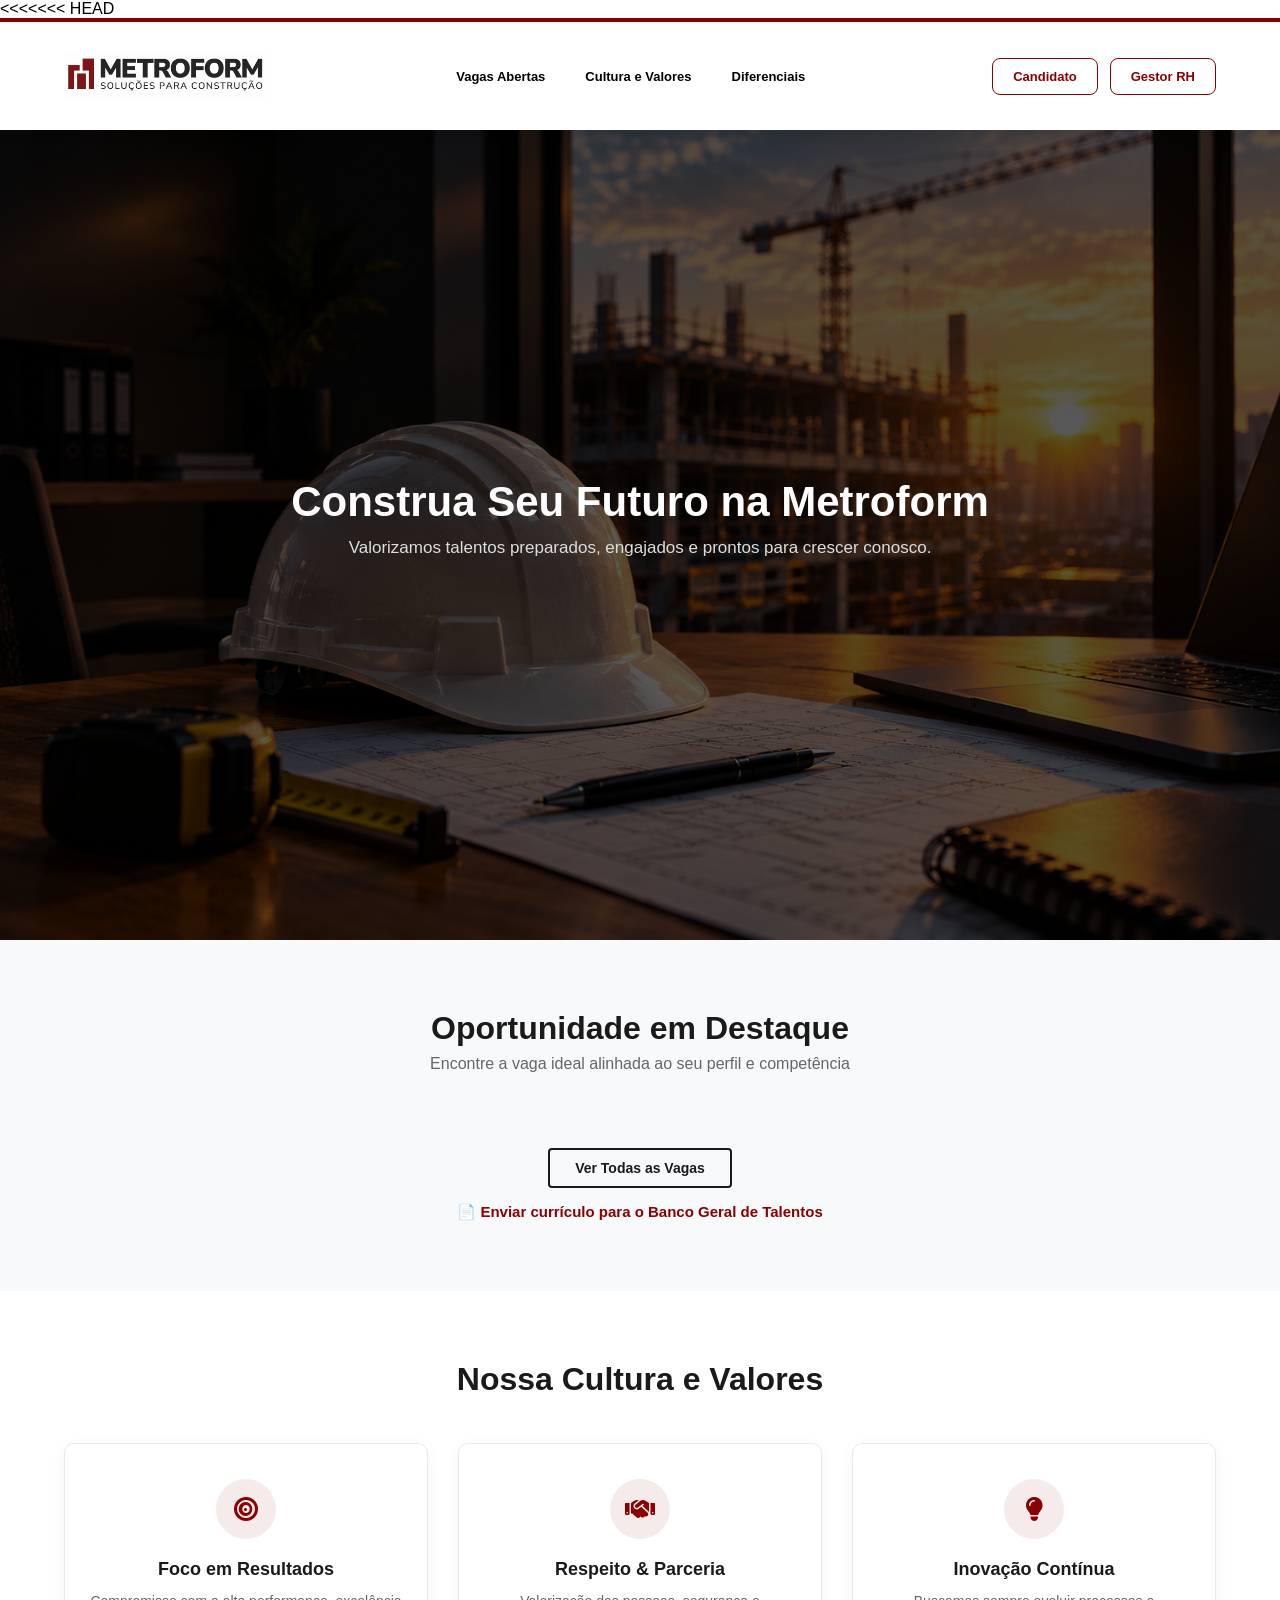
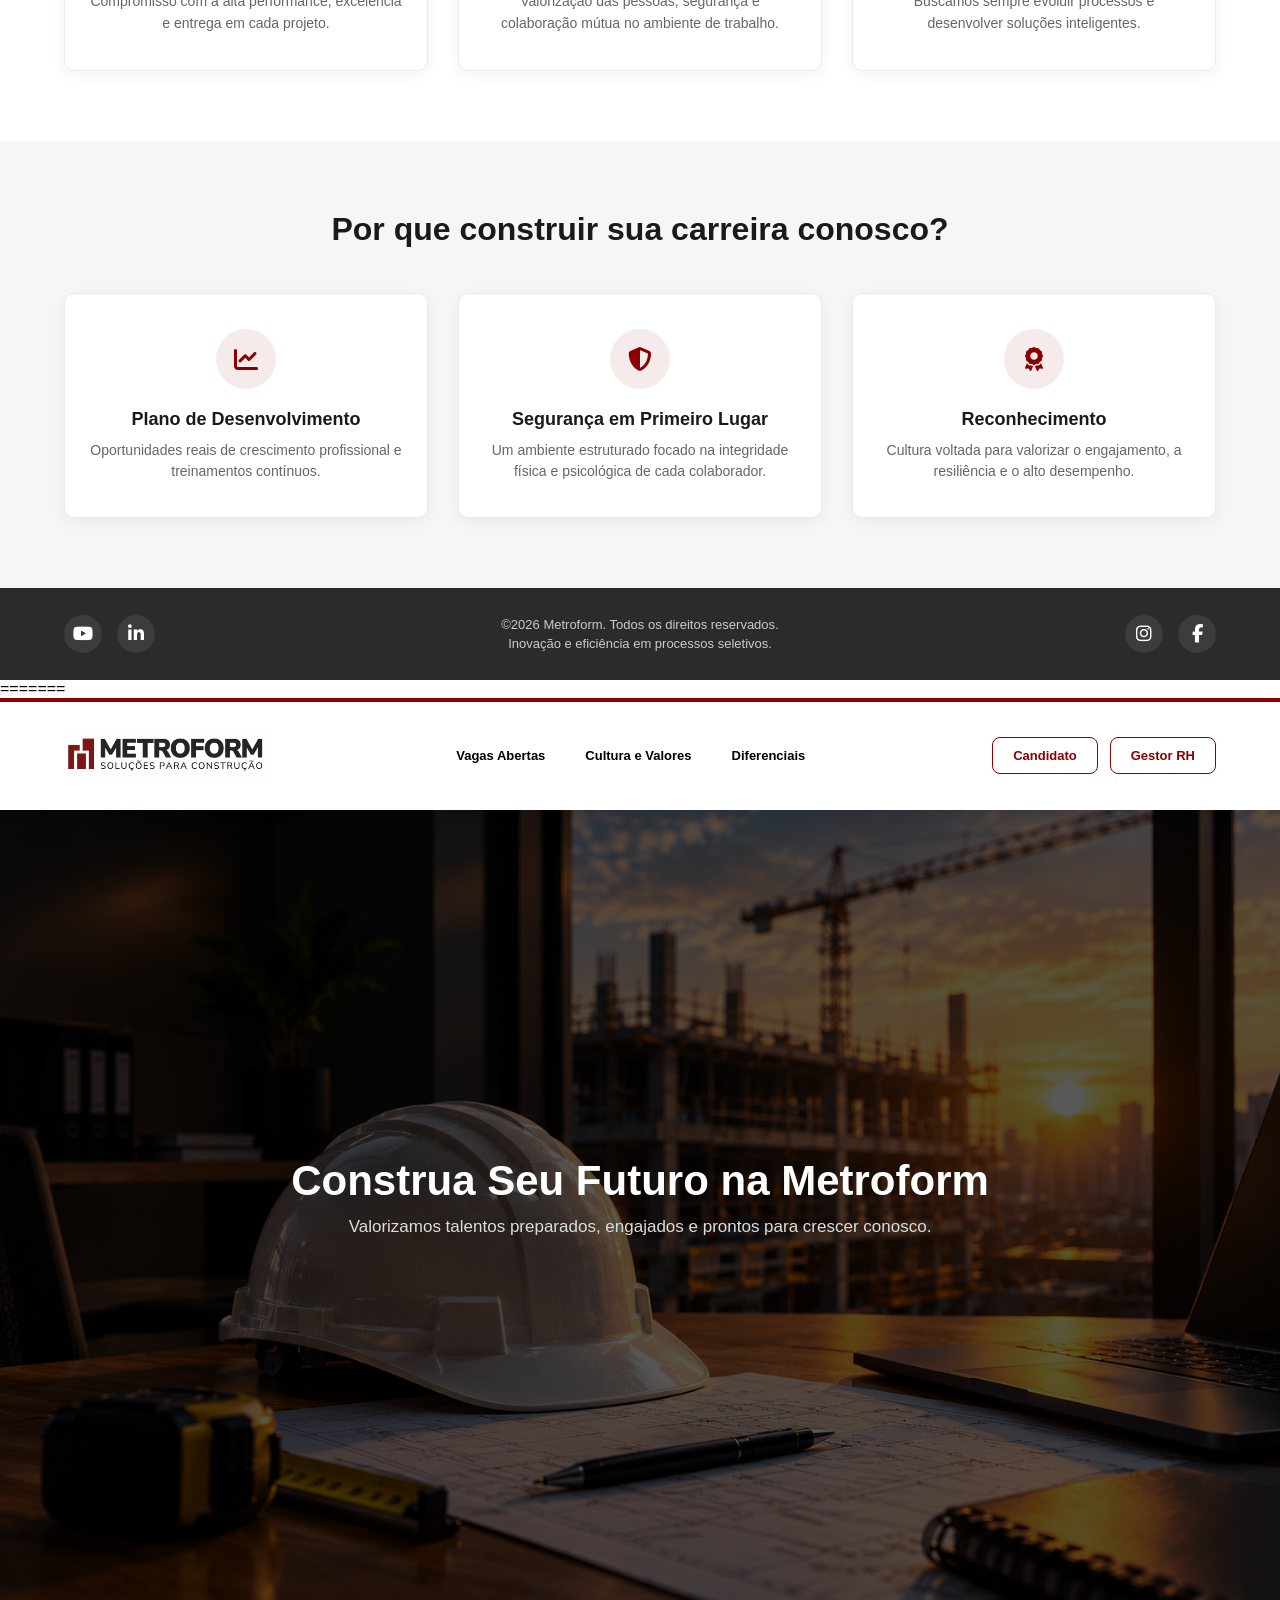
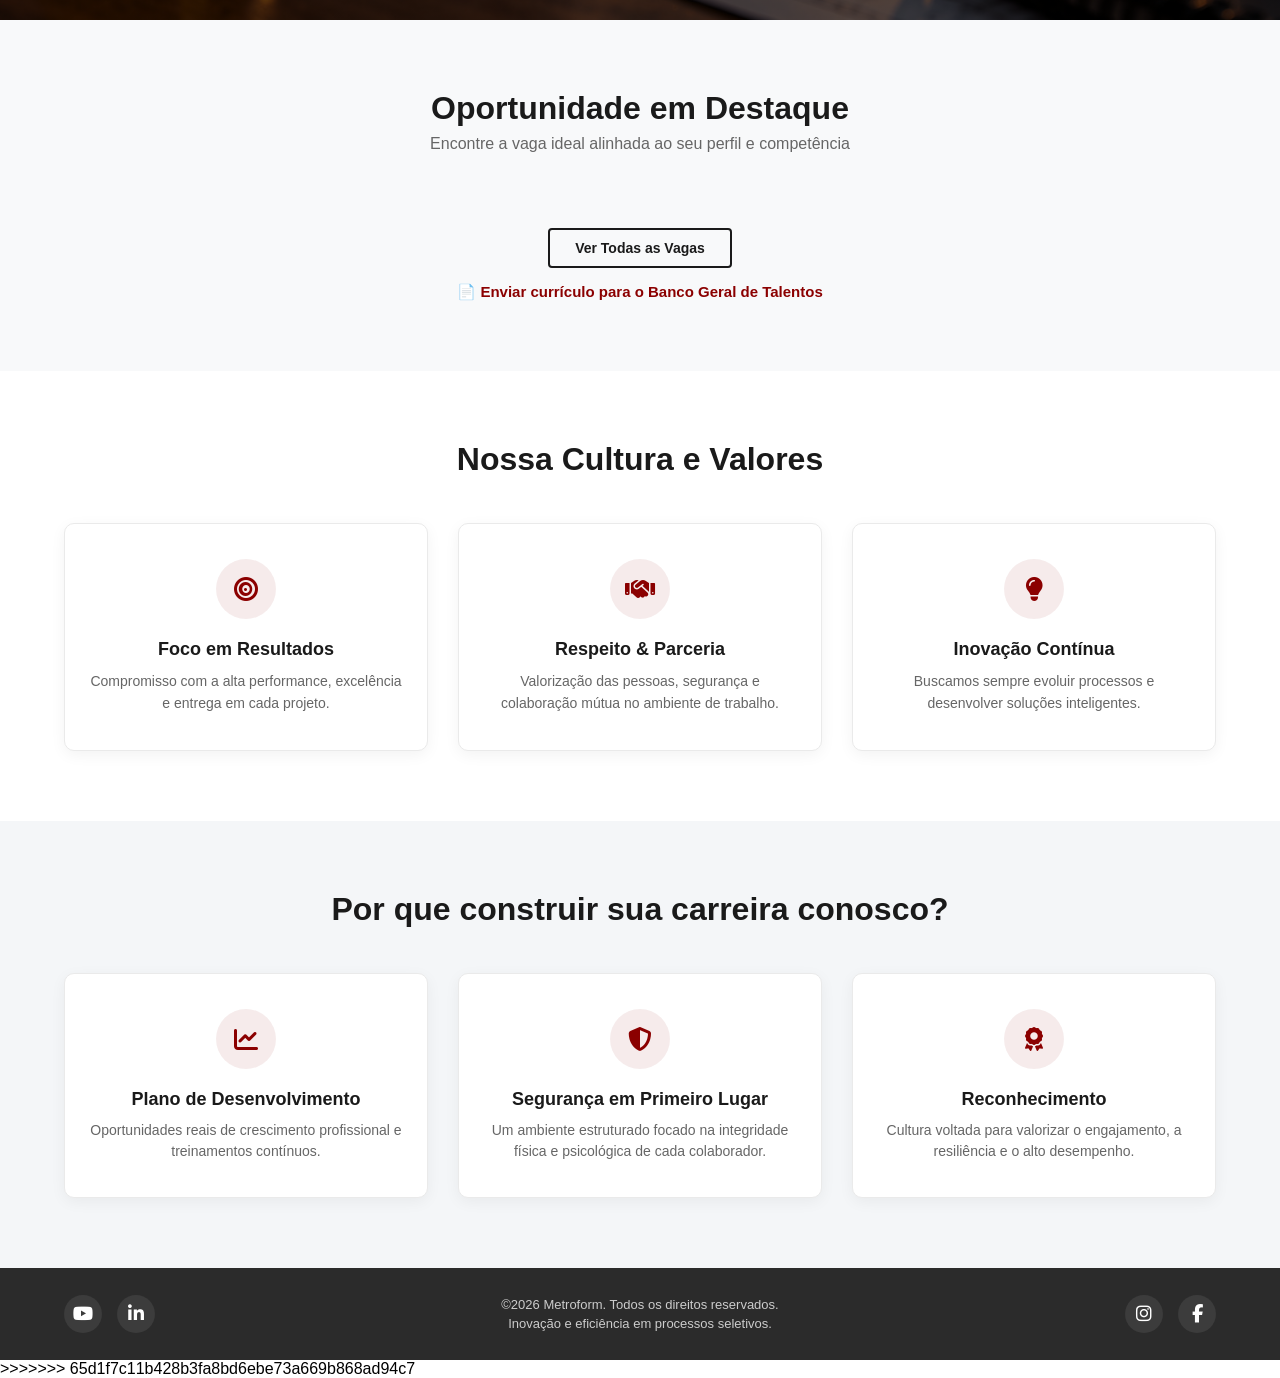
==== commit dd736ff8: "Enviando frontend limpo" ====
--- a/index.html
+++ b/index.html
@@ -1,271 +1,544 @@
-<!DOCTYPE html> <!-- Define o tipo de documento como HTML5 moderno -->
-<html lang="pt-BR"> <!-- Inicia o documento HTML definindo o idioma oficial como Português do Brasil -->
-
-<head> <!-- Abre o cabeçalho do documento, o usuário não tem acesso a essa parte -->
-    <meta charset="UTF-8"> <!-- Para suportar acentuação gráfica -->
-    <meta name="viewport" content="width=device-width, initial-scale=1.0"> <!-- Torna a página responsiva para celulares, tablets e PCs -->
-    <title>Metroform - Trabalhe Conosco</title> <!-- Define o título exibido na aba do navegador -->
-
-    <link rel="stylesheet" href="https://cdnjs.cloudflare.com/ajax/libs/font-awesome/6.4.0/css/all.min.css"> <!-- Importa a biblioteca de ícones FontAwesome -->
-    <link rel="stylesheet" href="style.css"> <!-- Conecta o arquivo de estilos CSS personalizado do site -->
-</head> <!-- Fecha o cabeçalho do documento -->
-
-
-<body> <!-- Abre o corpo da página onde fica todo o conteúdo visual exibido ao usuário -->
-
-    <header class="header-metroform"> <!-- Abre o cabeçalho superior de navegação do site -->
-    
-    <div class="logo"> <!-- Bloco que contém a logomarca da empresa -->
-        <a href="index.html"> <!-- Link de redirecionamento da logo -->
-            <img src="img/logo.jpg" alt="Logo Metroform"> <!-- Exibe a imagem da logomarca da Metroform -->
-        </a>
-    </div> <!-- Fecha a div da logo -->
-
-    <nav class="nav-links"> <!-- Abre o bloco de navegação do menu superior -->
-        <a href="#vagas">Vagas Abertas</a> <!-- Link âncora para a seção de vagas -->
-        <a href="#cultura">Cultura e Valores</a> <!-- Link âncora para a seção de cultura -->
-        <a href="#diferenciais">Diferenciais</a> <!-- Link âncora para a seção de diferenciais -->
-    </nav> <!-- Fecha o bloco de navegação -->
-
-    <div class="acesso-buttons"> <!-- Container que agrupa os botões de acesso do canto direito -->
-        <!-- Botão do Candidato com o ID para receber o nome quando logado -->
-        <button type="button" id="link-candidato-header" onclick="abrirModalCandidato()" class="btn-profissional">Candidato</button> 
-        
-        <!-- Botão do Gestor RH com o ID para receber o nome quando logado -->
-        <button type="button" id="link-rh-header" onclick="abrirModalRH()" class="btn-profissional">Gestor RH</button> 
-    </div> <!-- Fecha a div dos botões de acesso -->
-
-</header> <!-- Fecha o cabeçalho principal -->
-
-    <section class="secao-principal"> <!-- Abre a seção do banner de destaque (Hero Section) -->
-        <div class="conteudo-principal"> <!-- Container para centralizar e alinhar o texto do banner -->
-            <h1>Construa Seu Futuro na Metroform</h1> <!-- Título principal de forte impacto visual -->
-            <p>Valorizamos talentos preparados, engajados e prontos para crescer conosco.</p> <!-- Parágrafo descritivo de apoio -->
-        </div> <!-- Fecha a div do conteúdo principal -->
-    </section> <!-- Fecha a seção principal -->
-
-        <section id="vagas" class="secao-vagas">
-        <div class="container-vagas">
-            <h2>Oportunidade em Destaque</h2>
-            <p class="subtitulo-vagas">Encontre a vaga ideal alinhada ao seu perfil e competência</p>
-
-            <!-- Container onde o JavaScript vai injetar a vaga mais recente -->
-            <div class="grid-vagas"></div>
-
-            <div class="container-botoes-vagas">
-                <a href="vagas.html" class="btn-todas-vagas">Ver Todas as Vagas</a>
-            </div>
-
-            <div class="centro-banco-talentos"> 
-                <a href="javascript:void(0);" onclick="abrirModalBancoTalentos()" class="link-banco">📄 Enviar currículo para o Banco Geral de Talentos</a> 
-            </div>
-        </div>
-    </section>
-
-    <section id="cultura" class="secao-cultura"> <!-- Abre a seção de cultura e valores da empresa -->
-        <div class="container-cultura"> <!-- Container principal da seção de cultura -->
-            <h2>Nossa Cultura e Valores</h2> <!-- Título da seção de cultura -->
-            <div class="grid-cultura"> <!-- Grade que organiza os cartões culturais lado a lado -->
-                <div class="card-cultura"> <!-- Primeiro card cultural (Foco em Resultados) -->
-                    <i class="fa-solid fa-bullseye"></i> <!-- Ícone vetorial do FontAwesome -->
-                    <h3>Foco em Resultados</h3> <!-- Título do card -->
-                    <p>Compromisso com a alta performance, excelência e entrega em cada projeto.</p> <!-- Descrição do card -->
-                </div> <!-- Fecha o primeiro card -->
-                <div class="card-cultura"> <!-- Segundo card cultural (Respeito & Parceria) -->
-                    <i class="fa-solid fa-handshake"></i> <!-- Ícone vetorial do FontAwesome -->
-                    <h3>Respeito & Parceria</h3> <!-- Título do card -->
-                    <p>Valorização das pessoas, segurança e colaboração mútua no ambiente de trabalho.</p> <!-- Descrição do card -->
-                </div> <!-- Fecha o segundo card -->
-                <div class="card-cultura"> <!-- Terceiro card cultural (Inovação Contínua) -->
-                    <i class="fa-solid fa-lightbulb"></i> <!-- Ícone vetorial do FontAwesome -->
-                    <h3>Inovação Contínua</h3> <!-- Título do card -->
-                    <p>Buscamos sempre evoluir processos e desenvolver soluções inteligentes.</p> <!-- Descrição do card -->
-                </div> <!-- Fecha o terceiro card -->
-            </div> <!-- Fecha a grade cultural -->
-        </div> <!-- Fecha o container de cultura -->
-    </section> <!-- Fecha a seção de cultura -->
-
-    <section id="diferenciais" class="secao-diferenciais"> <!-- Abre a seção de diferenciais da empresa -->
-        <div class="container-diferenciais"> <!-- Container principal da seção de diferenciais -->
-            <h2>Por que construir sua carreira conosco?</h2> <!-- Título da seção de diferenciais -->
-            <div class="grid-diferenciais"> <!-- Grade que organiza os itens de diferenciais -->
-                <div class="item-diferencial"> <!-- Primeiro diferencial (Plano de Desenvolvimento) -->
-                    <i class="fa-solid fa-chart-line"></i> <!-- Ícone vetorial do FontAwesome -->
-                    <h3>Plano de Desenvolvimento</h3> <!-- Título do diferencial -->
-                    <p>Oportunidades reais de crescimento profissional e treinamentos contínuos.</p> <!-- Descrição -->
-                </div> <!-- Fecha o primeiro diferencial -->
-                <div class="item-diferencial"> <!-- Segundo diferencial (Segurança em Primeiro Lugar) -->
-                    <i class="fa-solid fa-shield-halved"></i> <!-- Ícone vetorial do FontAwesome -->
-                    <h3>Segurança em Primeiro Lugar</h3> <!-- Título do diferencial -->
-                    <p>Um ambiente estruturado focado na integridade física e psicológica de cada colaborador.</p> <!-- Descrição -->
-                </div> <!-- Fecha o segundo diferencial -->
-                <div class="item-diferencial"> <!-- Terceiro diferencial (Reconhecimento) -->
-                    <i class="fa-solid fa-award"></i> <!-- Ícone vetorial do FontAwesome -->
-                    <h3>Reconhecimento</h3> <!-- Título do diferencial -->
-                    <p>Cultura voltada para valorizar o engajamento, a resiliência e o alto desempenho.</p> <!-- Descrição -->
-                </div> <!-- Fecha o terceiro diferencial -->
-            </div> <!-- Fecha a grade de diferenciais -->
-        </div> <!-- Fecha o container de diferenciais -->
-    </section> <!-- Fecha a seção de diferenciais -->
-
-    <!-- MODAL DO CANDIDATO -->
-    <div id="modal-candidato" class="modal-overlay"> <!-- Container de fundo escuro do modal do candidato (oculto por padrão no CSS) -->
-        <div class="modal-box"> <!-- Caixa branca centralizada que contém o formulário -->
-            <button type="button" onclick="fecharModalCandidato()" class="modal-close">&times;</button> <!-- Botão "X" para fechar o modal -->
-
-            <div class="modal-header"> <!-- Cabeçalho interno do modal -->
-                <h2>Área do Candidato</h2> <!-- Título da área -->
-                <p>Acesse sua conta ou cadastre-se.</p> <!-- Subtítulo descritivo -->
-            </div> <!-- Fecha o cabeçalho do modal -->
-
-            <div class="auth-tabs"> <!-- Container dos botões de alternância de abas -->
-                <button type="button" id="aba-cand-entrar" class="auth-tab-btn ativo" onclick="mudarAbaCand('login')">Entrar</button> <!-- Botão para ativar a aba de login -->
-                <button type="button" id="aba-cand-cadastrar" class="auth-tab-btn" onclick="mudarAbaCand('cadastro')">Criar Conta</button> <!-- Botão para ativar a aba de cadastro -->
-            </div> <!-- Fecha o container de abas -->
-
-            <form id="form-login-candidato"> <!-- Formulário de login do candidato -->
-                <div class="grupo-input"> <!-- Grupo de input para o campo de e-mail -->
-                    <label>E-mail:</label> <!-- Rótulo do campo -->
-                    <input type="email" id="email-login-cand" required> <!-- Campo de entrada de e-mail obrigatório -->
-                </div> 
-
-                <div class="grupo-input"> <!-- Grupo de input para o campo de senha -->
-                    <label>Senha:</label> <!-- Rótulo do campo -->
-                    <input type="password" id="senha-login-cand" required> <!-- Campo de entrada de senha obrigatório -->
-                </div> 
-
-                <div class="acoes-extras"> <!-- Alinhamento para o link de recuperação de senha -->
-                    <a href="#" onclick="abrirModalRecuperar(event)">Esqueceu sua senha?</a> <!-- Link que dispara a abertura do modal de recuperação -->
-                </div> 
-
-                <button type="submit" class="btn-submit-auth">Entrar na Plataforma</button> <!-- Botão de submissão do login -->
-            </form> <!-- Fecha o formulário de login -->
-
-            <form id="form-cadastro-candidato" style="display: none;"> <!-- Formulário de cadastro do candidato (oculto inicialmente) -->
-                <div class="grupo-input"> <!-- Grupo de input para o nome completo -->
-                    <label>Nome Completo:</label> <!-- Rótulo do campo -->
-                    <input type="text" id="nome-cad-cand" required> <!-- Campo de entrada do nome obrigatório -->
-                </div> 
-
-                <div class="grupo-input"> <!-- Grupo de input para o e-mail de cadastro -->
-                    <label>E-mail:</label> <!-- Rótulo do campo -->
-                    <input type="email" id="email-cad-cand" required> <!-- Campo de entrada de e-mail obrigatório -->
-                </div> 
-
-                <div class="grupo-input"> <!-- Grupo de input para a criação de senha -->
-                    <label>Criar Senha:</label> <!-- Rótulo do campo -->
-                    <input type="password" id="senha-cad-cand" required> <!-- Campo de entrada de senha obrigatório -->
-                </div> 
-
-                <button type="submit" class="btn-submit-auth">Cadastrar e Continuar</button> <!-- Botão de submissão do cadastro -->
-            </form> <!-- Fecha o formulário de cadastro -->
-
-        </div> <!-- Fecha a caixa branca do modal -->
-    </div> <!-- Fecha a sobreposição do modal do candidato -->
-
-    <!-- MODAL DO RH (APENAS LOGIN) -->
-    <div id="modal-rh" class="modal-overlay"> <!-- Container de fundo escuro do modal de acesso do RH -->
-        <div class="modal-box"> <!-- Caixa branca centralizada do modal do gestor -->
-            <button type="button" onclick="fecharModalRH()" class="modal-close">&times;</button> <!-- Botão "X" para fechar o modal -->
-
-            <div class="modal-header"> <!-- Cabeçalho interno do modal de RH -->
-                <h2>Portal do Gestor - RH</h2> <!-- Título da área administrativa -->
-                <p>Faça login para acessar o painel de gestão.</p> <!-- Descrição de apoio -->
-            </div> <!-- Fecha o cabeçalho -->
-
-            <form id="form-login-rh-modal"> <!-- Formulário de login do gestor de RH -->
-                <div class="grupo-input"> <!-- Grupo de input para o e-mail -->
-                    <label>E-mail:</label> <!-- Rótulo do campo -->
-                    <input type="email" id="email-rh-modal"> <!-- Campo de entrada de e-mail -->
-                </div> 
-
-                <div class="grupo-input"> <!-- Grupo de input para a senha -->
-                    <label>Senha:</label> <!-- Rótulo do campo -->
-                    <input type="password" id="senha-rh-modal"> <!-- Campo de entrada de senha -->
-                </div> <!-- Fecha o grupo -->
-
-                <button type="submit" class="btn-submit-auth">Entrar no Painel</button> <!-- Botão de envio do login de RH -->
-            </form> <!-- Fecha o formulário de login do RH -->
-        </div> <!-- Fecha a caixa do modal -->
-    </div> <!-- Fecha o modal do RH -->
-
-    <!-- MODAL DE RECUPERAÇÃO DE SENHA -->
-    <div id="modal-recuperar" class="modal-overlay" style="z-index: 3500;"> <!-- Container de sobreposição para redefinir senha com camada superior (z-index) -->
-        <div class="modal-box" style="max-width: 400px;"> <!-- Caixa personalizada menor para o formulário de recuperação -->
-            <button type="button" onclick="fecharModalRecuperar()" class="modal-close">&times;</button> <!-- Botão "X" para fechar -->
-
-            <div class="modal-header"> <!-- Cabeçalho do modal de recuperação -->
-                <h2>Redefinir Senha</h2> <!-- Título do modal -->
-                <p>Insira o seu e-mail cadastrado e defina a sua nova senha.</p> <!-- Descrição instrutiva -->
-            </div> <!-- Fecha o cabeçalho -->
-
-            <form id="form-modal-recuperar"> <!-- Formulário de redefinição de senha -->
-                
-                <div class="grupo-input" style="margin-bottom: 15px;"> <!-- Grupo de input para o e-mail de recuperação -->
-                    <label>E-mail:</label> <!-- Rótulo do campo -->
-                    <input type="email" id="email-recuperar" required placeholder="seu@email.com" style="width: 100%; padding: 10px; border: 1px solid #ccc; border-radius: 4px; box-sizing: border-box;"> <!-- Campo de e-mail obrigatório -->
-                </div>
-
-                <div class="grupo-input" style="margin-bottom: 20px;"> <!-- NOVO: Grupo de input para a nova senha -->
-                    <label>Nova Senha:</label>
-                    <input type="password" id="nova-senha-recuperar" required placeholder="Digite a nova senha" style="width: 100%; padding: 10px; border: 1px solid #ccc; border-radius: 4px; box-sizing: border-box;">
-                </div>
-
-                <div style="display: flex; gap: 10px; margin-top: 20px;"> <!-- Container flexível para alinhar os botões lado a lado -->
-                    <button type="button" onclick="fecharModalRecuperar()" style="flex: 1; padding: 10px; background: #666; border: none; color: white; border-radius: 4px; font-weight: bold; cursor: pointer;">Cancelar</button>
-                    <button type="submit" style="flex: 1; padding: 10px; background: var(--metroform-red); border: none; color: white; border-radius: 4px; font-weight: bold; cursor: pointer;">Atualizar</button>
-                </div>
-            </form> <!-- Fecha o formulário de recuperação -->
-        </div> <!-- Fecha a caixa do modal -->
-    </div> <!-- Fecha a sobreposição do modal de recuperação -->
-
-    <footer class="rodape-metroform">
-    <div class="conteudo-rodape">
-        <!-- Ícones do lado esquerdo (YouTube e LinkedIn) -->
-        <div class="rodape-sociais-esquerda">
-            <a href="https://www.youtube.com/channel/UCukOimGxPhmoBYyu17dK8Qw" target="_blank" aria-label="YouTube"><i class="fa-brands fa-youtube"></i></a>
-            <a href="https://www.linkedin.com/company/metroform-system" target="_blank" aria-label="LinkedIn"><i class="fa-brands fa-linkedin-in"></i></a>
-        </div>
-        
-        <!-- Textos centrais -->
-        <div class="rodape-textos">
-            <p>&copy;2026 Metroform. Todos os direitos reservados.</p>
-            <p class="texto-projeto">Inovação e eficiência em processos seletivos.</p>
-        </div>
-        
-        <!-- Ícones do lado direito (Instagram e Facebook) -->
-        <div class="rodape-sociais-direita">
-            <a href="https://www.instagram.com/metroform_protecoes/" target="_blank" aria-label="Instagram"><i class="fa-brands fa-instagram"></i></a>
-            <a href="https://www.facebook.com/metroformprotecao/" target="_blank" aria-label="Facebook"><i class="fa-brands fa-facebook-f"></i></a>
-        </div>
-    </div>
-</footer>
-
-    <script src="script.js"></script> <!-- Conecta o arquivo de script externo em JavaScript no final do corpo para controle interativo e requisições -->
-    
-   <!-- ========================================== -->
-    <!-- MODAL DO BANCO GERAL DE TALENTOS (HOME)    -->
-    <!-- ========================================== -->
-    <div id="modal-banco-talentos" class="modal-overlay oculto" style="z-index: 3500;">
-        <div class="modal-box">
-            <!-- O conteúdo deste modal é gerado dinamicamente pelo JavaScript para utilizadores logados -->
-        </div>
-    </div>
-
-    <script>
-
-        <!-- Excluir a parte de banco de talentos se o Gestor rh estiver logado. -->
-
-document.addEventListener("DOMContentLoaded", function() {
-    // Se o Gestor de RH estiver logado, esconde o bloco do Banco de Talentos
-    if (localStorage.getItem("adminLogado")) {
-        const blocoBanco = document.querySelector(".centro-banco-talentos");
-        if (blocoBanco) {
-            blocoBanco.style.display = "none";
-        }
-    }
-});
-</script>
-
-</body> <!-- Fecha o corpo da página -->
+<<<<<<< HEAD
+<!DOCTYPE html> <!-- Define o tipo de documento como HTML5 moderno -->
+<html lang="pt-BR"> <!-- Inicia o documento HTML definindo o idioma oficial como Português do Brasil -->
+
+<head> <!-- Abre o cabeçalho do documento, o usuário não tem acesso a essa parte -->
+    <meta charset="UTF-8"> <!-- Para suportar acentuação gráfica -->
+    <meta name="viewport" content="width=device-width, initial-scale=1.0"> <!-- Torna a página responsiva para celulares, tablets e PCs -->
+    <title>Metroform - Trabalhe Conosco</title> <!-- Define o título exibido na aba do navegador -->
+
+    <link rel="stylesheet" href="https://cdnjs.cloudflare.com/ajax/libs/font-awesome/6.4.0/css/all.min.css"> <!-- Importa a biblioteca de ícones FontAwesome -->
+    <link rel="stylesheet" href="style.css"> <!-- Conecta o arquivo de estilos CSS personalizado do site -->
+</head> <!-- Fecha o cabeçalho do documento -->
+
+
+<body> <!-- Abre o corpo da página onde fica todo o conteúdo visual exibido ao usuário -->
+
+    <header class="header-metroform"> <!-- Abre o cabeçalho superior de navegação do site -->
+    
+    <div class="logo"> <!-- Bloco que contém a logomarca da empresa -->
+        <a href="index.html"> <!-- Link de redirecionamento da logo -->
+            <img src="img/logo.jpg" alt="Logo Metroform"> <!-- Exibe a imagem da logomarca da Metroform -->
+        </a>
+    </div> <!-- Fecha a div da logo -->
+
+    <nav class="nav-links"> <!-- Abre o bloco de navegação do menu superior -->
+        <a href="#vagas">Vagas Abertas</a> <!-- Link âncora para a seção de vagas -->
+        <a href="#cultura">Cultura e Valores</a> <!-- Link âncora para a seção de cultura -->
+        <a href="#diferenciais">Diferenciais</a> <!-- Link âncora para a seção de diferenciais -->
+    </nav> <!-- Fecha o bloco de navegação -->
+
+    <div class="acesso-buttons"> <!-- Container que agrupa os botões de acesso do canto direito -->
+        <!-- Botão do Candidato com o ID para receber o nome quando logado -->
+        <button type="button" id="link-candidato-header" onclick="abrirModalCandidato()" class="btn-profissional">Candidato</button> 
+        
+        <!-- Botão do Gestor RH com o ID para receber o nome quando logado -->
+        <button type="button" id="link-rh-header" onclick="abrirModalRH()" class="btn-profissional">Gestor RH</button> 
+    </div> <!-- Fecha a div dos botões de acesso -->
+
+</header> <!-- Fecha o cabeçalho principal -->
+
+    <section class="secao-principal"> <!-- Abre a seção do banner de destaque (Hero Section) -->
+        <div class="conteudo-principal"> <!-- Container para centralizar e alinhar o texto do banner -->
+            <h1>Construa Seu Futuro na Metroform</h1> <!-- Título principal de forte impacto visual -->
+            <p>Valorizamos talentos preparados, engajados e prontos para crescer conosco.</p> <!-- Parágrafo descritivo de apoio -->
+        </div> <!-- Fecha a div do conteúdo principal -->
+    </section> <!-- Fecha a seção principal -->
+
+        <section id="vagas" class="secao-vagas">
+        <div class="container-vagas">
+            <h2>Oportunidade em Destaque</h2>
+            <p class="subtitulo-vagas">Encontre a vaga ideal alinhada ao seu perfil e competência</p>
+
+            <!-- Container onde o JavaScript vai injetar a vaga mais recente -->
+            <div class="grid-vagas"></div>
+
+            <div class="container-botoes-vagas">
+                <a href="vagas.html" class="btn-todas-vagas">Ver Todas as Vagas</a>
+            </div>
+
+            <div class="centro-banco-talentos"> 
+                <a href="javascript:void(0);" onclick="abrirModalBancoTalentos()" class="link-banco">📄 Enviar currículo para o Banco Geral de Talentos</a> 
+            </div>
+        </div>
+    </section>
+
+    <section id="cultura" class="secao-cultura"> <!-- Abre a seção de cultura e valores da empresa -->
+        <div class="container-cultura"> <!-- Container principal da seção de cultura -->
+            <h2>Nossa Cultura e Valores</h2> <!-- Título da seção de cultura -->
+            <div class="grid-cultura"> <!-- Grade que organiza os cartões culturais lado a lado -->
+                <div class="card-cultura"> <!-- Primeiro card cultural (Foco em Resultados) -->
+                    <i class="fa-solid fa-bullseye"></i> <!-- Ícone vetorial do FontAwesome -->
+                    <h3>Foco em Resultados</h3> <!-- Título do card -->
+                    <p>Compromisso com a alta performance, excelência e entrega em cada projeto.</p> <!-- Descrição do card -->
+                </div> <!-- Fecha o primeiro card -->
+                <div class="card-cultura"> <!-- Segundo card cultural (Respeito & Parceria) -->
+                    <i class="fa-solid fa-handshake"></i> <!-- Ícone vetorial do FontAwesome -->
+                    <h3>Respeito & Parceria</h3> <!-- Título do card -->
+                    <p>Valorização das pessoas, segurança e colaboração mútua no ambiente de trabalho.</p> <!-- Descrição do card -->
+                </div> <!-- Fecha o segundo card -->
+                <div class="card-cultura"> <!-- Terceiro card cultural (Inovação Contínua) -->
+                    <i class="fa-solid fa-lightbulb"></i> <!-- Ícone vetorial do FontAwesome -->
+                    <h3>Inovação Contínua</h3> <!-- Título do card -->
+                    <p>Buscamos sempre evoluir processos e desenvolver soluções inteligentes.</p> <!-- Descrição do card -->
+                </div> <!-- Fecha o terceiro card -->
+            </div> <!-- Fecha a grade cultural -->
+        </div> <!-- Fecha o container de cultura -->
+    </section> <!-- Fecha a seção de cultura -->
+
+    <section id="diferenciais" class="secao-diferenciais"> <!-- Abre a seção de diferenciais da empresa -->
+        <div class="container-diferenciais"> <!-- Container principal da seção de diferenciais -->
+            <h2>Por que construir sua carreira conosco?</h2> <!-- Título da seção de diferenciais -->
+            <div class="grid-diferenciais"> <!-- Grade que organiza os itens de diferenciais -->
+                <div class="item-diferencial"> <!-- Primeiro diferencial (Plano de Desenvolvimento) -->
+                    <i class="fa-solid fa-chart-line"></i> <!-- Ícone vetorial do FontAwesome -->
+                    <h3>Plano de Desenvolvimento</h3> <!-- Título do diferencial -->
+                    <p>Oportunidades reais de crescimento profissional e treinamentos contínuos.</p> <!-- Descrição -->
+                </div> <!-- Fecha o primeiro diferencial -->
+                <div class="item-diferencial"> <!-- Segundo diferencial (Segurança em Primeiro Lugar) -->
+                    <i class="fa-solid fa-shield-halved"></i> <!-- Ícone vetorial do FontAwesome -->
+                    <h3>Segurança em Primeiro Lugar</h3> <!-- Título do diferencial -->
+                    <p>Um ambiente estruturado focado na integridade física e psicológica de cada colaborador.</p> <!-- Descrição -->
+                </div> <!-- Fecha o segundo diferencial -->
+                <div class="item-diferencial"> <!-- Terceiro diferencial (Reconhecimento) -->
+                    <i class="fa-solid fa-award"></i> <!-- Ícone vetorial do FontAwesome -->
+                    <h3>Reconhecimento</h3> <!-- Título do diferencial -->
+                    <p>Cultura voltada para valorizar o engajamento, a resiliência e o alto desempenho.</p> <!-- Descrição -->
+                </div> <!-- Fecha o terceiro diferencial -->
+            </div> <!-- Fecha a grade de diferenciais -->
+        </div> <!-- Fecha o container de diferenciais -->
+    </section> <!-- Fecha a seção de diferenciais -->
+
+    <!-- MODAL DO CANDIDATO -->
+    <div id="modal-candidato" class="modal-overlay"> <!-- Container de fundo escuro do modal do candidato (oculto por padrão no CSS) -->
+        <div class="modal-box"> <!-- Caixa branca centralizada que contém o formulário -->
+            <button type="button" onclick="fecharModalCandidato()" class="modal-close">&times;</button> <!-- Botão "X" para fechar o modal -->
+
+            <div class="modal-header"> <!-- Cabeçalho interno do modal -->
+                <h2>Área do Candidato</h2> <!-- Título da área -->
+                <p>Acesse sua conta ou cadastre-se.</p> <!-- Subtítulo descritivo -->
+            </div> <!-- Fecha o cabeçalho do modal -->
+
+            <div class="auth-tabs"> <!-- Container dos botões de alternância de abas -->
+                <button type="button" id="aba-cand-entrar" class="auth-tab-btn ativo" onclick="mudarAbaCand('login')">Entrar</button> <!-- Botão para ativar a aba de login -->
+                <button type="button" id="aba-cand-cadastrar" class="auth-tab-btn" onclick="mudarAbaCand('cadastro')">Criar Conta</button> <!-- Botão para ativar a aba de cadastro -->
+            </div> <!-- Fecha o container de abas -->
+
+            <form id="form-login-candidato"> <!-- Formulário de login do candidato -->
+                <div class="grupo-input"> <!-- Grupo de input para o campo de e-mail -->
+                    <label>E-mail:</label> <!-- Rótulo do campo -->
+                    <input type="email" id="email-login-cand" required> <!-- Campo de entrada de e-mail obrigatório -->
+                </div> 
+
+                <div class="grupo-input"> <!-- Grupo de input para o campo de senha -->
+                    <label>Senha:</label> <!-- Rótulo do campo -->
+                    <input type="password" id="senha-login-cand" required> <!-- Campo de entrada de senha obrigatório -->
+                </div> 
+
+                <div class="acoes-extras"> <!-- Alinhamento para o link de recuperação de senha -->
+                    <a href="#" onclick="abrirModalRecuperar(event)">Esqueceu sua senha?</a> <!-- Link que dispara a abertura do modal de recuperação -->
+                </div> 
+
+                <button type="submit" class="btn-submit-auth">Entrar na Plataforma</button> <!-- Botão de submissão do login -->
+            </form> <!-- Fecha o formulário de login -->
+
+            <form id="form-cadastro-candidato" style="display: none;"> <!-- Formulário de cadastro do candidato (oculto inicialmente) -->
+                <div class="grupo-input"> <!-- Grupo de input para o nome completo -->
+                    <label>Nome Completo:</label> <!-- Rótulo do campo -->
+                    <input type="text" id="nome-cad-cand" required> <!-- Campo de entrada do nome obrigatório -->
+                </div> 
+
+                <div class="grupo-input"> <!-- Grupo de input para o e-mail de cadastro -->
+                    <label>E-mail:</label> <!-- Rótulo do campo -->
+                    <input type="email" id="email-cad-cand" required> <!-- Campo de entrada de e-mail obrigatório -->
+                </div> 
+
+                <div class="grupo-input"> <!-- Grupo de input para a criação de senha -->
+                    <label>Criar Senha:</label> <!-- Rótulo do campo -->
+                    <input type="password" id="senha-cad-cand" required> <!-- Campo de entrada de senha obrigatório -->
+                </div> 
+
+                <button type="submit" class="btn-submit-auth">Cadastrar e Continuar</button> <!-- Botão de submissão do cadastro -->
+            </form> <!-- Fecha o formulário de cadastro -->
+
+        </div> <!-- Fecha a caixa branca do modal -->
+    </div> <!-- Fecha a sobreposição do modal do candidato -->
+
+    <!-- MODAL DO RH (APENAS LOGIN) -->
+    <div id="modal-rh" class="modal-overlay"> <!-- Container de fundo escuro do modal de acesso do RH -->
+        <div class="modal-box"> <!-- Caixa branca centralizada do modal do gestor -->
+            <button type="button" onclick="fecharModalRH()" class="modal-close">&times;</button> <!-- Botão "X" para fechar o modal -->
+
+            <div class="modal-header"> <!-- Cabeçalho interno do modal de RH -->
+                <h2>Portal do Gestor - RH</h2> <!-- Título da área administrativa -->
+                <p>Faça login para acessar o painel de gestão.</p> <!-- Descrição de apoio -->
+            </div> <!-- Fecha o cabeçalho -->
+
+            <form id="form-login-rh-modal"> <!-- Formulário de login do gestor de RH -->
+                <div class="grupo-input"> <!-- Grupo de input para o e-mail -->
+                    <label>E-mail:</label> <!-- Rótulo do campo -->
+                    <input type="email" id="email-rh-modal"> <!-- Campo de entrada de e-mail -->
+                </div> 
+
+                <div class="grupo-input"> <!-- Grupo de input para a senha -->
+                    <label>Senha:</label> <!-- Rótulo do campo -->
+                    <input type="password" id="senha-rh-modal"> <!-- Campo de entrada de senha -->
+                </div> <!-- Fecha o grupo -->
+
+                <button type="submit" class="btn-submit-auth">Entrar no Painel</button> <!-- Botão de envio do login de RH -->
+            </form> <!-- Fecha o formulário de login do RH -->
+        </div> <!-- Fecha a caixa do modal -->
+    </div> <!-- Fecha o modal do RH -->
+
+    <!-- MODAL DE RECUPERAÇÃO DE SENHA -->
+    <div id="modal-recuperar" class="modal-overlay" style="z-index: 3500;"> <!-- Container de sobreposição para redefinir senha com camada superior (z-index) -->
+        <div class="modal-box" style="max-width: 400px;"> <!-- Caixa personalizada menor para o formulário de recuperação -->
+            <button type="button" onclick="fecharModalRecuperar()" class="modal-close">&times;</button> <!-- Botão "X" para fechar -->
+
+            <div class="modal-header"> <!-- Cabeçalho do modal de recuperação -->
+                <h2>Redefinir Senha</h2> <!-- Título do modal -->
+                <p>Insira o seu e-mail cadastrado e defina a sua nova senha.</p> <!-- Descrição instrutiva -->
+            </div> <!-- Fecha o cabeçalho -->
+
+            <form id="form-modal-recuperar"> <!-- Formulário de redefinição de senha -->
+                
+                <div class="grupo-input" style="margin-bottom: 15px;"> <!-- Grupo de input para o e-mail de recuperação -->
+                    <label>E-mail:</label> <!-- Rótulo do campo -->
+                    <input type="email" id="email-recuperar" required placeholder="seu@email.com" style="width: 100%; padding: 10px; border: 1px solid #ccc; border-radius: 4px; box-sizing: border-box;"> <!-- Campo de e-mail obrigatório -->
+                </div>
+
+                <div class="grupo-input" style="margin-bottom: 20px;"> <!-- NOVO: Grupo de input para a nova senha -->
+                    <label>Nova Senha:</label>
+                    <input type="password" id="nova-senha-recuperar" required placeholder="Digite a nova senha" style="width: 100%; padding: 10px; border: 1px solid #ccc; border-radius: 4px; box-sizing: border-box;">
+                </div>
+
+                <div style="display: flex; gap: 10px; margin-top: 20px;"> <!-- Container flexível para alinhar os botões lado a lado -->
+                    <button type="button" onclick="fecharModalRecuperar()" style="flex: 1; padding: 10px; background: #666; border: none; color: white; border-radius: 4px; font-weight: bold; cursor: pointer;">Cancelar</button>
+                    <button type="submit" style="flex: 1; padding: 10px; background: var(--metroform-red); border: none; color: white; border-radius: 4px; font-weight: bold; cursor: pointer;">Atualizar</button>
+                </div>
+            </form> <!-- Fecha o formulário de recuperação -->
+        </div> <!-- Fecha a caixa do modal -->
+    </div> <!-- Fecha a sobreposição do modal de recuperação -->
+
+    <footer class="rodape-metroform">
+    <div class="conteudo-rodape">
+        <!-- Ícones do lado esquerdo (YouTube e LinkedIn) -->
+        <div class="rodape-sociais-esquerda">
+            <a href="https://www.youtube.com/channel/UCukOimGxPhmoBYyu17dK8Qw" target="_blank" aria-label="YouTube"><i class="fa-brands fa-youtube"></i></a>
+            <a href="https://www.linkedin.com/company/metroform-system" target="_blank" aria-label="LinkedIn"><i class="fa-brands fa-linkedin-in"></i></a>
+        </div>
+        
+        <!-- Textos centrais -->
+        <div class="rodape-textos">
+            <p>&copy;2026 Metroform. Todos os direitos reservados.</p>
+            <p class="texto-projeto">Inovação e eficiência em processos seletivos.</p>
+        </div>
+        
+        <!-- Ícones do lado direito (Instagram e Facebook) -->
+        <div class="rodape-sociais-direita">
+            <a href="https://www.instagram.com/metroform_protecoes/" target="_blank" aria-label="Instagram"><i class="fa-brands fa-instagram"></i></a>
+            <a href="https://www.facebook.com/metroformprotecao/" target="_blank" aria-label="Facebook"><i class="fa-brands fa-facebook-f"></i></a>
+        </div>
+    </div>
+</footer>
+
+    <script src="script.js"></script> <!-- Conecta o arquivo de script externo em JavaScript no final do corpo para controle interativo e requisições -->
+    
+   <!-- ========================================== -->
+    <!-- MODAL DO BANCO GERAL DE TALENTOS (HOME)    -->
+    <!-- ========================================== -->
+    <div id="modal-banco-talentos" class="modal-overlay oculto" style="z-index: 3500;">
+        <div class="modal-box">
+            <!-- O conteúdo deste modal é gerado dinamicamente pelo JavaScript para utilizadores logados -->
+        </div>
+    </div>
+
+    <script>
+
+        <!-- Excluir a parte de banco de talentos se o Gestor rh estiver logado. -->
+
+document.addEventListener("DOMContentLoaded", function() {
+    // Se o Gestor de RH estiver logado, esconde o bloco do Banco de Talentos
+    if (localStorage.getItem("adminLogado")) {
+        const blocoBanco = document.querySelector(".centro-banco-talentos");
+        if (blocoBanco) {
+            blocoBanco.style.display = "none";
+        }
+    }
+});
+</script>
+
+</body> <!-- Fecha o corpo da página -->
+=======
+<!DOCTYPE html> <!-- Define o tipo de documento como HTML5 moderno -->
+<html lang="pt-BR"> <!-- Inicia o documento HTML definindo o idioma oficial como Português do Brasil -->
+
+<head> <!-- Abre o cabeçalho do documento, o usuário não tem acesso a essa parte -->
+    <meta charset="UTF-8"> <!-- Para suportar acentuação gráfica -->
+    <meta name="viewport" content="width=device-width, initial-scale=1.0"> <!-- Torna a página responsiva para celulares, tablets e PCs -->
+    <title>Metroform - Trabalhe Conosco</title> <!-- Define o título exibido na aba do navegador -->
+
+    <link rel="stylesheet" href="https://cdnjs.cloudflare.com/ajax/libs/font-awesome/6.4.0/css/all.min.css"> <!-- Importa a biblioteca de ícones FontAwesome -->
+    <link rel="stylesheet" href="style.css"> <!-- Conecta o arquivo de estilos CSS personalizado do site -->
+</head> <!-- Fecha o cabeçalho do documento -->
+
+
+<body> <!-- Abre o corpo da página onde fica todo o conteúdo visual exibido ao usuário -->
+
+    <header class="header-metroform"> <!-- Abre o cabeçalho superior de navegação do site -->
+    
+    <div class="logo"> <!-- Bloco que contém a logomarca da empresa -->
+        <a href="index.html"> <!-- Link de redirecionamento da logo -->
+            <img src="img/logo.jpg" alt="Logo Metroform"> <!-- Exibe a imagem da logomarca da Metroform -->
+        </a>
+    </div> <!-- Fecha a div da logo -->
+
+    <nav class="nav-links"> <!-- Abre o bloco de navegação do menu superior -->
+        <a href="#vagas">Vagas Abertas</a> <!-- Link âncora para a seção de vagas -->
+        <a href="#cultura">Cultura e Valores</a> <!-- Link âncora para a seção de cultura -->
+        <a href="#diferenciais">Diferenciais</a> <!-- Link âncora para a seção de diferenciais -->
+    </nav> <!-- Fecha o bloco de navegação -->
+
+    <div class="acesso-buttons"> <!-- Container que agrupa os botões de acesso do canto direito -->
+        <!-- Botão do Candidato com o ID para receber o nome quando logado -->
+        <button type="button" id="link-candidato-header" onclick="abrirModalCandidato()" class="btn-profissional">Candidato</button> 
+        
+        <!-- Botão do Gestor RH com o ID para receber o nome quando logado -->
+        <button type="button" id="link-rh-header" onclick="abrirModalRH()" class="btn-profissional">Gestor RH</button> 
+    </div> <!-- Fecha a div dos botões de acesso -->
+
+</header> <!-- Fecha o cabeçalho principal -->
+
+    <section class="secao-principal"> <!-- Abre a seção do banner de destaque (Hero Section) -->
+        <div class="conteudo-principal"> <!-- Container para centralizar e alinhar o texto do banner -->
+            <h1>Construa Seu Futuro na Metroform</h1> <!-- Título principal de forte impacto visual -->
+            <p>Valorizamos talentos preparados, engajados e prontos para crescer conosco.</p> <!-- Parágrafo descritivo de apoio -->
+        </div> <!-- Fecha a div do conteúdo principal -->
+    </section> <!-- Fecha a seção principal -->
+
+        <section id="vagas" class="secao-vagas">
+        <div class="container-vagas">
+            <h2>Oportunidade em Destaque</h2>
+            <p class="subtitulo-vagas">Encontre a vaga ideal alinhada ao seu perfil e competência</p>
+
+            <!-- Container onde o JavaScript vai injetar a vaga mais recente -->
+            <div class="grid-vagas"></div>
+
+            <div class="container-botoes-vagas">
+                <a href="vagas.html" class="btn-todas-vagas">Ver Todas as Vagas</a>
+            </div>
+
+            <div class="centro-banco-talentos"> 
+                <a href="javascript:void(0);" onclick="abrirModalBancoTalentos()" class="link-banco">📄 Enviar currículo para o Banco Geral de Talentos</a> 
+            </div>
+        </div>
+    </section>
+
+    <section id="cultura" class="secao-cultura"> <!-- Abre a seção de cultura e valores da empresa -->
+        <div class="container-cultura"> <!-- Container principal da seção de cultura -->
+            <h2>Nossa Cultura e Valores</h2> <!-- Título da seção de cultura -->
+            <div class="grid-cultura"> <!-- Grade que organiza os cartões culturais lado a lado -->
+                <div class="card-cultura"> <!-- Primeiro card cultural (Foco em Resultados) -->
+                    <i class="fa-solid fa-bullseye"></i> <!-- Ícone vetorial do FontAwesome -->
+                    <h3>Foco em Resultados</h3> <!-- Título do card -->
+                    <p>Compromisso com a alta performance, excelência e entrega em cada projeto.</p> <!-- Descrição do card -->
+                </div> <!-- Fecha o primeiro card -->
+                <div class="card-cultura"> <!-- Segundo card cultural (Respeito & Parceria) -->
+                    <i class="fa-solid fa-handshake"></i> <!-- Ícone vetorial do FontAwesome -->
+                    <h3>Respeito & Parceria</h3> <!-- Título do card -->
+                    <p>Valorização das pessoas, segurança e colaboração mútua no ambiente de trabalho.</p> <!-- Descrição do card -->
+                </div> <!-- Fecha o segundo card -->
+                <div class="card-cultura"> <!-- Terceiro card cultural (Inovação Contínua) -->
+                    <i class="fa-solid fa-lightbulb"></i> <!-- Ícone vetorial do FontAwesome -->
+                    <h3>Inovação Contínua</h3> <!-- Título do card -->
+                    <p>Buscamos sempre evoluir processos e desenvolver soluções inteligentes.</p> <!-- Descrição do card -->
+                </div> <!-- Fecha o terceiro card -->
+            </div> <!-- Fecha a grade cultural -->
+        </div> <!-- Fecha o container de cultura -->
+    </section> <!-- Fecha a seção de cultura -->
+
+    <section id="diferenciais" class="secao-diferenciais"> <!-- Abre a seção de diferenciais da empresa -->
+        <div class="container-diferenciais"> <!-- Container principal da seção de diferenciais -->
+            <h2>Por que construir sua carreira conosco?</h2> <!-- Título da seção de diferenciais -->
+            <div class="grid-diferenciais"> <!-- Grade que organiza os itens de diferenciais -->
+                <div class="item-diferencial"> <!-- Primeiro diferencial (Plano de Desenvolvimento) -->
+                    <i class="fa-solid fa-chart-line"></i> <!-- Ícone vetorial do FontAwesome -->
+                    <h3>Plano de Desenvolvimento</h3> <!-- Título do diferencial -->
+                    <p>Oportunidades reais de crescimento profissional e treinamentos contínuos.</p> <!-- Descrição -->
+                </div> <!-- Fecha o primeiro diferencial -->
+                <div class="item-diferencial"> <!-- Segundo diferencial (Segurança em Primeiro Lugar) -->
+                    <i class="fa-solid fa-shield-halved"></i> <!-- Ícone vetorial do FontAwesome -->
+                    <h3>Segurança em Primeiro Lugar</h3> <!-- Título do diferencial -->
+                    <p>Um ambiente estruturado focado na integridade física e psicológica de cada colaborador.</p> <!-- Descrição -->
+                </div> <!-- Fecha o segundo diferencial -->
+                <div class="item-diferencial"> <!-- Terceiro diferencial (Reconhecimento) -->
+                    <i class="fa-solid fa-award"></i> <!-- Ícone vetorial do FontAwesome -->
+                    <h3>Reconhecimento</h3> <!-- Título do diferencial -->
+                    <p>Cultura voltada para valorizar o engajamento, a resiliência e o alto desempenho.</p> <!-- Descrição -->
+                </div> <!-- Fecha o terceiro diferencial -->
+            </div> <!-- Fecha a grade de diferenciais -->
+        </div> <!-- Fecha o container de diferenciais -->
+    </section> <!-- Fecha a seção de diferenciais -->
+
+    <!-- MODAL DO CANDIDATO -->
+    <div id="modal-candidato" class="modal-overlay"> <!-- Container de fundo escuro do modal do candidato (oculto por padrão no CSS) -->
+        <div class="modal-box"> <!-- Caixa branca centralizada que contém o formulário -->
+            <button type="button" onclick="fecharModalCandidato()" class="modal-close">&times;</button> <!-- Botão "X" para fechar o modal -->
+
+            <div class="modal-header"> <!-- Cabeçalho interno do modal -->
+                <h2>Área do Candidato</h2> <!-- Título da área -->
+                <p>Acesse sua conta ou cadastre-se.</p> <!-- Subtítulo descritivo -->
+            </div> <!-- Fecha o cabeçalho do modal -->
+
+            <div class="auth-tabs"> <!-- Container dos botões de alternância de abas -->
+                <button type="button" id="aba-cand-entrar" class="auth-tab-btn ativo" onclick="mudarAbaCand('login')">Entrar</button> <!-- Botão para ativar a aba de login -->
+                <button type="button" id="aba-cand-cadastrar" class="auth-tab-btn" onclick="mudarAbaCand('cadastro')">Criar Conta</button> <!-- Botão para ativar a aba de cadastro -->
+            </div> <!-- Fecha o container de abas -->
+
+            <form id="form-login-candidato"> <!-- Formulário de login do candidato -->
+                <div class="grupo-input"> <!-- Grupo de input para o campo de e-mail -->
+                    <label>E-mail:</label> <!-- Rótulo do campo -->
+                    <input type="email" id="email-login-cand" required> <!-- Campo de entrada de e-mail obrigatório -->
+                </div> 
+
+                <div class="grupo-input"> <!-- Grupo de input para o campo de senha -->
+                    <label>Senha:</label> <!-- Rótulo do campo -->
+                    <input type="password" id="senha-login-cand" required> <!-- Campo de entrada de senha obrigatório -->
+                </div> 
+
+                <div class="acoes-extras"> <!-- Alinhamento para o link de recuperação de senha -->
+                    <a href="#" onclick="abrirModalRecuperar(event)">Esqueceu sua senha?</a> <!-- Link que dispara a abertura do modal de recuperação -->
+                </div> 
+
+                <button type="submit" class="btn-submit-auth">Entrar na Plataforma</button> <!-- Botão de submissão do login -->
+            </form> <!-- Fecha o formulário de login -->
+
+            <form id="form-cadastro-candidato" style="display: none;"> <!-- Formulário de cadastro do candidato (oculto inicialmente) -->
+                <div class="grupo-input"> <!-- Grupo de input para o nome completo -->
+                    <label>Nome Completo:</label> <!-- Rótulo do campo -->
+                    <input type="text" id="nome-cad-cand" required> <!-- Campo de entrada do nome obrigatório -->
+                </div> 
+
+                <div class="grupo-input"> <!-- Grupo de input para o e-mail de cadastro -->
+                    <label>E-mail:</label> <!-- Rótulo do campo -->
+                    <input type="email" id="email-cad-cand" required> <!-- Campo de entrada de e-mail obrigatório -->
+                </div> 
+
+                <div class="grupo-input"> <!-- Grupo de input para a criação de senha -->
+                    <label>Criar Senha:</label> <!-- Rótulo do campo -->
+                    <input type="password" id="senha-cad-cand" required> <!-- Campo de entrada de senha obrigatório -->
+                </div> 
+
+                <button type="submit" class="btn-submit-auth">Cadastrar e Continuar</button> <!-- Botão de submissão do cadastro -->
+            </form> <!-- Fecha o formulário de cadastro -->
+
+        </div> <!-- Fecha a caixa branca do modal -->
+    </div> <!-- Fecha a sobreposição do modal do candidato -->
+
+    <!-- MODAL DO RH (APENAS LOGIN) -->
+    <div id="modal-rh" class="modal-overlay"> <!-- Container de fundo escuro do modal de acesso do RH -->
+        <div class="modal-box"> <!-- Caixa branca centralizada do modal do gestor -->
+            <button type="button" onclick="fecharModalRH()" class="modal-close">&times;</button> <!-- Botão "X" para fechar o modal -->
+
+            <div class="modal-header"> <!-- Cabeçalho interno do modal de RH -->
+                <h2>Portal do Gestor - RH</h2> <!-- Título da área administrativa -->
+                <p>Faça login para acessar o painel de gestão.</p> <!-- Descrição de apoio -->
+            </div> <!-- Fecha o cabeçalho -->
+
+            <form id="form-login-rh-modal"> <!-- Formulário de login do gestor de RH -->
+                <div class="grupo-input"> <!-- Grupo de input para o e-mail -->
+                    <label>E-mail:</label> <!-- Rótulo do campo -->
+                    <input type="email" id="email-rh-modal"> <!-- Campo de entrada de e-mail -->
+                </div> 
+
+                <div class="grupo-input"> <!-- Grupo de input para a senha -->
+                    <label>Senha:</label> <!-- Rótulo do campo -->
+                    <input type="password" id="senha-rh-modal"> <!-- Campo de entrada de senha -->
+                </div> <!-- Fecha o grupo -->
+
+                <button type="submit" class="btn-submit-auth">Entrar no Painel</button> <!-- Botão de envio do login de RH -->
+            </form> <!-- Fecha o formulário de login do RH -->
+        </div> <!-- Fecha a caixa do modal -->
+    </div> <!-- Fecha o modal do RH -->
+
+    <!-- MODAL DE RECUPERAÇÃO DE SENHA -->
+    <div id="modal-recuperar" class="modal-overlay" style="z-index: 3500;"> <!-- Container de sobreposição para redefinir senha com camada superior (z-index) -->
+        <div class="modal-box" style="max-width: 400px;"> <!-- Caixa personalizada menor para o formulário de recuperação -->
+            <button type="button" onclick="fecharModalRecuperar()" class="modal-close">&times;</button> <!-- Botão "X" para fechar -->
+
+            <div class="modal-header"> <!-- Cabeçalho do modal de recuperação -->
+                <h2>Redefinir Senha</h2> <!-- Título do modal -->
+                <p>Insira o seu e-mail cadastrado e defina a sua nova senha.</p> <!-- Descrição instrutiva -->
+            </div> <!-- Fecha o cabeçalho -->
+
+            <form id="form-modal-recuperar"> <!-- Formulário de redefinição de senha -->
+                
+                <div class="grupo-input" style="margin-bottom: 15px;"> <!-- Grupo de input para o e-mail de recuperação -->
+                    <label>E-mail:</label> <!-- Rótulo do campo -->
+                    <input type="email" id="email-recuperar" required placeholder="seu@email.com" style="width: 100%; padding: 10px; border: 1px solid #ccc; border-radius: 4px; box-sizing: border-box;"> <!-- Campo de e-mail obrigatório -->
+                </div>
+
+                <div class="grupo-input" style="margin-bottom: 20px;"> <!-- NOVO: Grupo de input para a nova senha -->
+                    <label>Nova Senha:</label>
+                    <input type="password" id="nova-senha-recuperar" required placeholder="Digite a nova senha" style="width: 100%; padding: 10px; border: 1px solid #ccc; border-radius: 4px; box-sizing: border-box;">
+                </div>
+
+                <div style="display: flex; gap: 10px; margin-top: 20px;"> <!-- Container flexível para alinhar os botões lado a lado -->
+                    <button type="button" onclick="fecharModalRecuperar()" style="flex: 1; padding: 10px; background: #666; border: none; color: white; border-radius: 4px; font-weight: bold; cursor: pointer;">Cancelar</button>
+                    <button type="submit" style="flex: 1; padding: 10px; background: var(--metroform-red); border: none; color: white; border-radius: 4px; font-weight: bold; cursor: pointer;">Atualizar</button>
+                </div>
+            </form> <!-- Fecha o formulário de recuperação -->
+        </div> <!-- Fecha a caixa do modal -->
+    </div> <!-- Fecha a sobreposição do modal de recuperação -->
+
+    <footer class="rodape-metroform">
+    <div class="conteudo-rodape">
+        <!-- Ícones do lado esquerdo (YouTube e LinkedIn) -->
+        <div class="rodape-sociais-esquerda">
+            <a href="https://www.youtube.com/channel/UCukOimGxPhmoBYyu17dK8Qw" target="_blank" aria-label="YouTube"><i class="fa-brands fa-youtube"></i></a>
+            <a href="https://www.linkedin.com/company/metroform-system" target="_blank" aria-label="LinkedIn"><i class="fa-brands fa-linkedin-in"></i></a>
+        </div>
+        
+        <!-- Textos centrais -->
+        <div class="rodape-textos">
+            <p>&copy;2026 Metroform. Todos os direitos reservados.</p>
+            <p class="texto-projeto">Inovação e eficiência em processos seletivos.</p>
+        </div>
+        
+        <!-- Ícones do lado direito (Instagram e Facebook) -->
+        <div class="rodape-sociais-direita">
+            <a href="https://www.instagram.com/metroform_protecoes/" target="_blank" aria-label="Instagram"><i class="fa-brands fa-instagram"></i></a>
+            <a href="https://www.facebook.com/metroformprotecao/" target="_blank" aria-label="Facebook"><i class="fa-brands fa-facebook-f"></i></a>
+        </div>
+    </div>
+</footer>
+
+    <script src="script.js"></script> <!-- Conecta o arquivo de script externo em JavaScript no final do corpo para controle interativo e requisições -->
+    
+   <!-- ========================================== -->
+    <!-- MODAL DO BANCO GERAL DE TALENTOS (HOME)    -->
+    <!-- ========================================== -->
+    <div id="modal-banco-talentos" class="modal-overlay oculto" style="z-index: 3500;">
+        <div class="modal-box">
+            <!-- O conteúdo deste modal é gerado dinamicamente pelo JavaScript para utilizadores logados -->
+        </div>
+    </div>
+
+    <script>
+
+        <!-- Excluir a parte de banco de talentos se o Gestor rh estiver logado. -->
+
+document.addEventListener("DOMContentLoaded", function() {
+    // Se o Gestor de RH estiver logado, esconde o bloco do Banco de Talentos
+    if (localStorage.getItem("adminLogado")) {
+        const blocoBanco = document.querySelector(".centro-banco-talentos");
+        if (blocoBanco) {
+            blocoBanco.style.display = "none";
+        }
+    }
+});
+</script>
+
+</body> <!-- Fecha o corpo da página -->
+>>>>>>> 65d1f7c11b428b3fa8bd6ebe73a669b868ad94c7
 </html> <!-- Fecha a estrutura principal do documento HTML -->
--- a/style.css
+++ b/style.css
@@ -1,832 +1,1666 @@
-/* CONFIGURAÇÕES GERAIS E VARIÁVEIS DO SITE   */
-
-/* Torna a rolagem da página suave e animada ao clicar nos links de âncora do menu superior */
-html {
-    scroll-behavior: smooth;
-}
-
-/* Seletor universal (*): Aplica as regras de reset para todos os elementos da página */
-* {
-    margin: 0;        
-    padding: 0;       
-    box-sizing: border-box; /* Inclui padding e borda no cálculo total da largura/altura dos elementos */
-    font-family: 'Segoe UI', Tahoma, Geneva, Verdana, sans-serif; /* Define a tipografia padrão limpa e moderna do sistema */
-}
-
-/* Raiz (:root): Armazena as cores oficiais da identidade visual da marca para reutilizar em todo o código */
-:root {
-    --metroform-red: #8B0000;   /* Cor primária: Vermelho/Vinho corporativo da Metroform */
-    --metroform-dark: #1a1a1a;  /* Cor escura: Tons de cinza bem escuro para textos e fundos de rodapé */
-    --metroform-gray: #f8f9fa;  /* Cor de fundo leve: Cinza claro neutro para destacar seções */
-}
-
-/* ESTILOS DO CABEÇALHO (HEADER) */
-
-/* Estilização da barra de cabeçalho superior fixa */
-.header-metroform {
-    display: flex; /* Utiliza Flexbox para alinhar os itens horizontalmente */
-    justify-content: space-between; /* Separa a logo à esquerda e os botões/links à direita */
-    align-items: center; /* Centraliza os elementos verticalmente no cabeçalho */
-    padding: 30px 5%; /* Define o espaçamento interno superior/inferior e lateral (5%) */
-    background-color: #ffffff; /* Fundo totalmente branco */
-    box-shadow: 0 4px 12px rgba(0,0,0,0.06); /* Aplica uma sombra suave abaixo do cabeçalho */
-    position: sticky; /* Mantém o cabeçalho fixo no topo conforme o usuário rola a página */
-    top: 0; /* Posiciona colado no topo absoluto da tela */
-    z-index: 1000; /* Garante que o cabeçalho fique sobreposto aos outros elementos da página */
-    border-top: 4px solid var(--metroform-red); /* Detalhe visual de uma linha vermelha no topo da barra */
-}
-
-/* Estilização da imagem da logo dentro do cabeçalho */
-.logo img {
-    /* 800×187 nativo: altura inteira e largura automática, sem segundo encolhimento */
-    height: 48px;
-    width: auto;
-    max-width: 220px;
-    object-fit: contain;
-    object-position: left center;
-    display: block;
-    image-rendering: auto;
-}
-
-/* Container que agrupa os links do menu de navegação */
-.nav-links {
-    display: flex; /* Alinha os links lado a lado */
-    gap: 40px; /* Define um espaçamento uniforme entre cada link */
-}
-
-/* Estilização visual dos links textuais do menu */
-.nav-links a {
-    text-decoration: none; /* Remove o sublinhado padrão de links */
-    color: black; /* Cor escura elegante para os textos */
-    font-weight: 600; /* Deixa a fonte com espessura semi-negrito */
-    font-size: 13px; /* Tamanho de texto confortável para leitura */
-    transition: color 0.3s; /* Adiciona uma transição suave na mudança de cor */
-}
-
-/* Efeito visual ao passar o mouse por cima dos links do menu */
-.nav-links a:hover {
-    color: var(--metroform-red); /* O texto muda para a cor vermelha oficial da marca */
-}
-
-/* Container que agrupa os botões de ação rápida à direita do cabeçalho */
-.acesso-buttons {
-    display: flex; /* Alinha os botões lado a lado */
-    align-items: center; /* Centraliza os botões verticalmente */
-    gap: 12px; /* Espaço de 12 pixels entre os botões */
-}
-
-/* Estilização base compartilhada entre botões e links de acesso no cabeçalho */
-.acesso-buttons button, .acesso-buttons a {
-    text-decoration: none; /* Remove sublinhado se for tag <a> */
-    padding: 10px 20px; /* Espaçamento interno (altura e largura do botão) */
-    border-radius: 8px; /* Arredonda levemente os cantos */
-    font-size: 13px; /* Tamanho da fonte do botão */
-    font-weight: bold; /* Deixa o texto em negrito */
-    cursor: pointer; /* Muda o cursor do mouse para a mãozinha ao passar por cima */
-    transition: all 0.3s ease; /* Suaviza todas as animações de mudança */
-}
-
-/* Estilização do botão com borda vazada (Estilo profissional) */
-.btn-profissional {
-    border: 1px solid var(--metroform-red); /* Borda sólida na cor vermelha da marca */
-    color: var(--metroform-red); /* Texto interno na cor vermelha */
-    background-color: transparent; /* Fundo transparente */
-}
-
-/* Efeito ao passar o mouse sobre o botão profissional */
-.btn-profissional:hover {
-    background-color: var(--metroform-red); /* Preenche todo o fundo com a cor vermelha */
-    color: white; /* Torna o texto interno branco para contrastar */
-}
-
-/* SEÇÃO PRINCIPAL / BANNER DE DESTAQUE (HERO)*/
-
-/* Estilização do banner principal de destaque no topo da página */
-.secao-principal {
-    background: linear-gradient(rgba(0,0,0,0.65), rgba(0,0,0,0.65)), url('img/banner.jpg') no-repeat center center/cover; /* Aplica um filtro escuro translúcido sobre a imagem de fundo de obra */
-    height: 90vh; /* O banner ocupa grande parte da altura total visível da tela */
-    display: flex; /* Alinha o conteúdo interno com Flexbox */
-    align-items: center; /* Centraliza verticalmente */
-    justify-content: center; /* Centraliza horizontalmente */
-    text-align: center; /* Centraliza todo o texto */
-    color: white; /* Define a cor padrão dos textos como branca */
-    padding: 0 20px; /* Margem de segurança lateral de 20px */
-}
-
-/* Container que limita a largura máxima do texto dentro do banner */
-.conteudo-principal {
-    max-width: 900px; /* Largura máxima para o texto não esticar demais em telas grandes */
-    margin: 0 auto; /* Centraliza o bloco na horizontal */
-    width: 100%; /* Ocupa 100% do espaço disponível até o limite do max-width */
-}
-
-/* Estilização do título principal (H1) do banner */
-.conteudo-principal h1 {
-    font-size: 42px; /* Tamanho de letra grande e de forte impacto visual */
-    margin-bottom: 12px; /* Espaçamento inferior em relação ao parágrafo */
-    font-weight: 800; /* Negrito bem encorpado */
-}
-
-/* Estilização do parágrafo descritivo abaixo do título principal */
-.conteudo-principal p {
-    font-size: 17px; /* Tamanho confortável para leitura */
-    margin-bottom: 35px; /* Espaçamento inferior */
-    color: #ddd; /* Cor cinza claro suave */
-}
-
-/* ========================================== */
-/* SEÇÃO DE OPORTUNIDADES E VAGAS             */
-/* ========================================== */
-
-/* Estilização da seção de listagem de vagas */
-.secao-vagas {
-    padding: 70px 5%; /* Espaçamento interno grande em cima/baixo e nas laterais */
-    background-color: var(--metroform-gray); /* Fundo cinza claro para diferenciar visualmente das outras seções */
-}
-
-/* Container que centraliza e limita a largura máxima da seção de vagas em 1200px */
-.container-vagas {
-    max-width: 1200px;
-    margin: 0 auto;
-    width: 100%;
-}
-
-/* Título principal da seção de vagas */
-.container-vagas h2 {
-    text-align: center;
-    font-size: 32px;
-    color: var(--metroform-dark);
-    margin-bottom: 8px;
-    font-weight: 700;
-}
-
-/* Subtítulo descritivo da seção de vagas */
-.subtitulo-vagas {
-    text-align: center;
-    color: #666; /* Cinza médio */
-    margin-bottom: 45px;
-    font-size: 16px;
-}
-
-/* ESTILOS DO CARD DE OPORTUNIDADE EM DESTAQUE (PADRONIZADO) */
-.vaga-destaque-card {
-    background-color: #ffffff;
-    border-radius: 8px;
-    padding: 25px;            /* Podes ajustar o padding interno se quiseres mais compacto */
-    max-width: 400px;         /* Reduzido de 650px para 500px para ficar mais compacto e elegante */
-    margin: 0 auto 30px auto; 
-    box-shadow: 0 4px 12px rgba(0, 0, 0, 0.06);
-    border-top: 4px solid var(--metroform-red);
-    display: flex;
-    flex-direction: column;
-    gap: 12px; 
-    box-sizing: border-box;
-}
-
-/* Estilização do título da vaga em destaque */
-.vaga-destaque-card .vaga-titulo {
-    font-size: 22px;
-    font-weight: bold;
-    color: var(--metroform-dark);
-    margin-bottom: 4px;
-}
-
-/* Estilização das informações e requisitos do card de destaque */
-.vaga-destaque-card .vaga-info, 
-.vaga-destaque-card .vaga-requisitos {
-    font-size: 14px;
-    color: #444444;
-    line-height: 1.5;
-}
-
-/* Container para alinhar e centralizar o botão de candidatura no card */
-.vaga-acoes {
-    display: flex;
-    justify-content: center; /* Centraliza o botão perfeitamente no rodapé do card */
-    margin-top: 15px;
-}
-
-/* Estilização do botão "Candidatar-se" exclusivo do destaque */
-.btn-candidatar {
-    background-color: var(--metroform-red); /* Vermelho corporativo da marca */
-    color: #ffffff;
-    font-size: 16px;
-    font-weight: 600;
-    padding: 12px 40px;
-    border: none;
-    border-radius: 6px;
-    cursor: pointer;
-    transition: background-color 0.2s ease, transform 0.1s ease;
-}
-
-/* Efeito ao passar o mouse no botão de candidatura */
-.btn-candidatar:hover {
-    background-color: #6b0000; /* Tom de vermelho mais escuro */
-    transform: translateY(-1px);
-}
-
-/* Container do botão para ver todas as vagas */
-.container-botoes-vagas {
-    text-align: center; /* Centraliza o botão */
-    margin-bottom: 15px;
-}
-
-/* Estilização do botão com borda escura "Ver Todas as Vagas" */
-.btn-todas-vagas {
-    display: inline-block;
-    background-color: transparent;
-    color: var(--metroform-dark);
-    border: 2px solid var(--metroform-dark); /* Borda sólida na cor escura */
-    padding: 10px 25px;
-    border-radius: 4px;
-    font-weight: bold;
-    text-decoration: none;
-    font-size: 14px;
-    transition: all 0.3s ease; /* Transição suave para o efeito de hover */
-}
-
-/* Efeito ao passar o mouse no botão "Ver Todas as Vagas" */
-.btn-todas-vagas:hover {
-    background-color: var(--metroform-dark); /* Inverte preenchendo o fundo de escuro */
-    color: white; /* Texto fica branco */
-}
-
-/* Estilização padronizada para o botão de voltar */
-.btn-voltar {
-    display: inline-block;
-    background-color: var(--metroform-red);
-    color: white;
-    padding: 10px 20px;
-    border-radius: 4px;
-    text-decoration: none;
-    font-weight: bold;
-    text-align: center;
-    transition: background 0.2s;
-    border: none;
-    cursor: pointer;
-}
-
-.btn-voltar:hover {
-    background-color: #6b0000;
-}
-
-/* Container centralizado para o link de envio de currículo espontâneo */
-.centro-banco-talentos {
-    text-align: center;
-    margin-top: 15px;
-}
-
-/* Container principal da grelha de vagas para limitar a largura e organizar em colunas */
-.grid-vagas {
-    display: grid;
-    grid-template-columns: repeat(auto-fill, minmax(320px, 1fr)); /* Organiza os cards dinamicamente */
-    gap: 25px;
-    max-width: 1200px;
-    margin: 30px auto;
-    padding: 0 20px;
-    width: 100%;
-}
-
-/* Estilização individual de cada card de vaga para que não estiquem */
-.grid-vagas > div {
-    background: white;
-    padding: 25px;
-    border-radius: 8px;
-    box-shadow: 0 4px 12px rgba(0, 0, 0, 0.06);
-    border-left: 4px solid #8B0000;
-    display: flex;
-    flex-direction: column;
-    justify-content: space-between;
-    box-sizing: border-box;
-}
-
-/* Estilização do link para o banco geral de talentos */
-.link-banco {
-    color: var(--metroform-red); /* Cor vermelha oficial */
-    text-decoration: none;
-    font-weight: bold;
-    font-size: 15px;
-    transition: color 0.3s;
-}
-
-/* Efeito ao passar o mouse sobre o link do banco de talentos */
-.link-banco:hover {
-    text-decoration: underline; /* Adiciona sublinhado ao passar o mouse */
-    color: #6b0000; /* Tom de vermelho mais escuro */
-}
-
-/* ========================================== */
-/* SEÇÃO DE CULTURA E VALORES                 */
-/* ========================================== */
-
-/* Estilização da seção de cultura da empresa */
-.secao-cultura {
-    padding: 70px 5%;
-    background-color: #ffffff; /* Fundo totalmente branco */
-}
-
-/* Container de largura máxima para a seção de cultura */
-.container-cultura {
-    max-width: 1200px;
-    margin: 0 auto;
-    width: 100%;
-}
-
-/* Título da seção de cultura */
-.container-cultura h2 {
-    text-align: center;
-    font-size: 32px;
-    color: var(--metroform-dark);
-    margin-bottom: 45px;
-    font-weight: 700;
-}
-
-/* Grade Flexbox para organizar os 3 cartões de cultura lado a lado */
-.grid-cultura {
-    display: flex;
-    justify-content: space-between; /* Distribui os espaços uniformemente entre os cards */
-    gap: 30px; /* Espaço de 30px entre os cartões */
-    flex-wrap: nowrap; /* Impede que os cartões quebrem de linha em telas grandes */
-}
-
-/* Estilização individual de cada cartão cultural */
-.card-cultura {
-    flex: 1; /* Faz com que os três cartões dividam o espaço de forma perfeitamente igual */
-    background: #fafafa; /* Fundo cinza bem claro */
-    padding: 35px 25px; /* Espaçamento interno do cartão */
-    border-radius: 8px; /* Arredonda os cantos */
-    border: 1px solid #eaeaea; /* Borda sutil ao redor do card */
-    text-align: center;
-    transition: box-shadow 0.3s ease; /* Transição suave para o efeito de sombra no hover */
-}
-
-/* Efeito de elevação da sombra ao passar o mouse no cartão cultural */
-.card-cultura:hover {
-    box-shadow: 0 6px 15px rgba(0,0,0,0.08); /* Sombra mais marcada e elegante */
-}
-
-/* Estilização dos ícones vetoriais dentro dos cards culturais */
-.card-cultura i {
-    font-size: 30px; /* Tamanho grande para destacar o ícone */
-    color: var(--metroform-red); /* Cor vermelha da marca */
-    margin-bottom: 15px; /* Espaço abaixo do ícone */
-    display: block;
-}
-
-/* Título de cada item cultural */
-.card-cultura h3 {
-    font-size: 18px;
-    color: var(--metroform-dark);
-    margin-bottom: 10px;
-}
-
-/* Parágrafo descritivo do cartão cultural */
-.card-cultura p {
-    font-size: 14px;
-    color: #666;
-    line-height: 1.6; /* Altura de linha aprimorada para leitura confortável */
-}
-
-/* ========================================== */
-/* SEÇÃO DE DIFERENCIAIS                      */
-/* ========================================== */
-
-/* Estilização da seção de diferenciais competitivos */
-.secao-diferenciais {
-    padding: 70px 5%;
-    background-color: #f4f6f8; /* Fundo cinza suave diferenciado */
-}
-
-/* Container de largura máxima para a seção de diferenciais */
-.container-diferenciais {
-    max-width: 1200px;
-    margin: 0 auto;
-    width: 100%;
-}
-
-/* Título da seção de diferenciais */
-.container-diferenciais h2 {
-    text-align: center;
-    font-size: 32px;
-    color: var(--metroform-dark);
-    margin-bottom: 45px;
-    font-weight: 700;
-}
-
-/* Grade Flexbox para organizar os 3 itens de diferenciais lado a lado */
-.grid-diferenciais {
-    display: flex;
-    justify-content: space-between;
-    gap: 30px;
-    flex-wrap: nowrap;
-}
-
-/* Estilização individual de cada bloco de diferencial */
-.item-diferencial {
-    flex: 1; /* Divide o espaço igualmente em 3 partes */
-    background: white; /* Fundo branco em destaque sobre o cinza da seção */
-    padding: 35px 25px;
-    border-radius: 8px;
-    text-align: center;
-    box-shadow: 0 4px 10px rgba(0,0,0,0.03); /* Sombra muito sutil */
-    transition: transform 0.3s ease; /* Transição suave para o efeito de deslocamento */
-}
-
-/* Efeito de leve movimento para cima ao passar o mouse no diferencial */
-.item-diferencial:hover {
-    transform: translateY(-3px); /* Move o card levemente para cima */
-}
-
-/* Estilização dos ícones dentro dos diferenciais */
-.item-diferencial i {
-    font-size: 30px;
-    color: var(--metroform-red);
-    margin-bottom: 15px;
-    display: block;
-}
-
-/* Título de cada diferencial */
-.item-diferencial h3 {
-    font-size: 18px;
-    color: var(--metroform-dark);
-    margin-bottom: 10px;
-}
-
-/* Descrição do diferencial */
-.item-diferencial p {
-    font-size: 14px;
-    color: #666;
-    line-height: 1.5;
-}
-
-/* ========================================== */
-/* RODAPÉ DO SITE (FOOTER)                    */
-/* ========================================== */
-
-/* Estilização do rodapé institucional do site */
-.rodape-metroform {
-    background-color: var(--metroform-dark); /* Fundo preto/cinza escuro corporativo */
-    color: #fff; /* Texto padrão em branco */
-    text-align: center;
-    padding: 30px 5%;
-}
-
-/* Parágrafos gerais dentro do rodapé */
-.rodape-metroform p {
-    font-size: 14px;
-    margin-bottom: 5px;
-    color: #ccc; /* Cinza claro para suavizar a leitura de direitos autorais */
-}
-
-/* Estilização específica para a nota de rodapé acadêmico */
-.texto-projeto {
-    font-size: 12px;
-    color: #888; /* Cinza mais escuro para diferenciar discretamente */
-}
-
-/* ========================================== */
-/* ESTILOS DOS MODAIS E FORMULÁRIOS           */
-
-/* Camada de fundo escuro translúcido para os modais flutuantes */
-.modal-overlay {
-    position: fixed; /* Fixa a sobreposição cobrindo toda a tela independentemente da rolagem */
-    top: 0;
-    left: 0;
-    width: 100%;
-    height: 100%;
-    background-color: rgba(0, 0, 0, 0.6); /* Fundo preto com 60% de opacidade (escuro e translúcido) */
-    display: none; /* Oculto por padrão (o JavaScript altera para flex ao abrir) */
-    justify-content: center; /* Centraliza a caixa branca horizontalmente */
-    align-items: center; /* Centraliza a caixa branca verticalmente */
-    z-index: 3000; /* Garante que fique acima de todos os outros elementos do site */
-}
-
-/* Caixa branca centralizada que abriga o conteúdo e formulários dos modais */
-.modal-box {
-    background-color: #ffffff; /* Fundo branco */
-    padding: 30px; /* Espaçamento interno */
-    border-radius: 10px; /* Cantos bem arredondados */
-    width: 100%;
-    max-width: 400px; /* Limita a largura máxima da caixa modal */
-    box-shadow: 0 5px 20px rgba(0, 0, 0, 0.2); /* Sombra marcante ao redor do modal */
-    border-top: 4px solid var(--metroform-red); /* Detalhe com a linha vermelha corporativa no topo da caixa */
-    box-sizing: border-box;
-    position: relative; /* Necessário para posicionar o botão de fechar "X" em relação à caixa */
-    max-height: 80vh; /* Altura máxima restrita a 80% da tela para evitar estouro */
-    overflow-y: auto; /* Adiciona barra de rolagem interna caso o conteúdo seja muito longo */
-}
-
-/* Botão de fechar ("X") posicionado no canto superior direito do modal */
-.modal-close {
-    position: absolute; /* Posicionamento absoluto em relação ao .modal-box */
-    top: 15px;
-    right: 15px;
-    background: transparent; /* Sem fundo */
-    border: none; /* Sem bordas */
-    font-size: 1.2rem; /* Tamanho grande para o símbolo "X" */
-    cursor: pointer;
-    color: #666;
-    font-weight: bold; 
-}
-
-/* Cabeçalho interno dos modais contendo título e subtítulo */
-.modal-header {
-    text-align: center;
-    margin-bottom: 20px;
-}
-
-/* Título principal dentro do cabeçalho do modal */
-.modal-header h2 {
-    color: var(--metroform-red); /* Cor vermelha da marca */
-    margin: 0 0 5px 0;
-    font-size: 24px;
-}
-
-/* Subtítulo descritivo dentro do cabeçalho do modal */
-.modal-header p {
-    color: #666;
-    font-size: 0.95rem;
-    margin: 0;
-}
-
-/* Container de botões que funcionam como abas de navegação (ex: Entrar vs Criar Conta) */
-.auth-tabs {
-    display: flex;
-    background: #f1f3f5; /* Fundo cinza claro para destacar a barra de abas */
-    padding: 4px;
-    border-radius: 6px;
-    margin-bottom: 20px;
-}
-
-/* Estilo base para os botões de cada aba */
-.auth-tab-btn {
-    flex: 1; /* Divide o espaço igualmente entre as abas */
-    padding: 10px;
-    border: none;
-    background: transparent;
-    color: #555;
-    font-weight: bold;
-    border-radius: 4px;
-    cursor: pointer;
-    transition: all 0.3s;
-}
-
-/* Estado visual aplicado quando a aba está selecionada e ativa */
-.auth-tab-btn.ativo {
-    background: white; /* Fundo branco para destacar a aba ativa */
-    color: var(--metroform-red); /* Texto na cor vermelha oficial */
-    box-shadow: 0 2px 5px rgba(0,0,0,0.05); /* Sombra sutil na aba ativa */
-}
-
-/* Bloco que agrupa cada campo de entrada de formulário (label + input) */
-.grupo-input {
-    margin-bottom: 15px; /* Espaço inferior entre os campos */
-    text-align: left;
-}
-
-/* Rótulo descritivo (label) acima de cada campo de input */
-.grupo-input label {
-    display: block;
-    margin-bottom: 5px;
-    font-weight: bold;
-    font-size: 0.9rem;
-    color: #333;
-}
-
-/* Estilização dos campos de digitação (input type text, email, password) */
-.grupo-input input {
-    width: 100%; /* Ocupa toda a largura disponível da caixa */
-    padding: 10px; /* Preenchimento interno confortável */
-    border: 1px solid #ccc; /* Borda cinza padrão */
-    border-radius: 4px;
-    box-sizing: border-box;
-    font-size: 14px;
-    outline: none; /* Remove a linha de foco padrão feia do navegador */
-}
-
-/* Efeito visual ao clicar e focar em um campo de input */
-.grupo-input input:focus {
-    border-color: var(--metroform-red); /* A borda muda para a cor vermelha da marca */
-}
-
-/* Botão principal de envio dentro dos modais de autenticação */
-.btn-submit-auth {
-    width: 100%; /* Ocupa 100% da largura do formulário */
-    padding: 12px;
-    background-color: var(--metroform-red); /* Fundo vermelho corporativo */
-    color: white; /* Texto branco */
-    border: none;
-    border-radius: 4px;
-    font-size: 16px;
-    cursor: pointer;
-    font-weight: bold;
-    transition: background 0.3s;
-}
-
-/* Efeito ao passar o mouse sobre o botão de envio de autenticação */
-.btn-submit-auth:hover {
-    background-color: #6b0000; /* Vermelho mais escuro indicando interatividade */
-}
-
-/* Alinhamento para links auxiliares (ex: "Esqueceu sua senha?") */
-.acoes-extras {
-    text-align: right; /* Joga o link para o canto direito */
-    margin-bottom: 20px;
-}
-
-/* Estilização do link de ações extras */
-.acoes-extras a {
-    color: var(--metroform-red);
-    font-size: 0.85rem;
-    text-decoration: none;
-}
-
-/* Efeito de sublinhado ao passar o mouse no link auxiliar */
-.acoes-extras a:hover {
-    text-decoration: underline;
-}
-
-/* Classe utilitária para ocultar elementos */
-.oculto {
-    display: none !important;
-}
-
-/* Garante que a sobreposição do modal utilize flexbox quando ativa */
-.modal-overlay[style*="display: flex"],
-.modal-fundo[style*="display: flex"] {
-    display: flex !important;
-}
-
-/* ========================================== */
-/* SISTEMA DE TOAST NOTIFICATIONS             */
-/* ========================================== */
-#toast-container {
-    position: fixed;
-    top: 20px;
-    right: 20px;
-    z-index: 9999;
-    display: flex;
-    flex-direction: column;
-    gap: 10px;
-    pointer-events: none;
-}
-
-.toast {
-    min-width: 280px;
-    max-width: 380px;
-    padding: 15px 20px;
-    border-radius: 8px;
-    color: #fff;
-    font-size: 14px;
-    font-weight: 500;
-    box-shadow: 0 4px 15px rgba(0, 0, 0, 0.2);
-    display: flex;
-    align-items: center;
-    pointer-events: auto;
-    animation: slideInRight 0.3s ease, fadeOut 0.3s ease 2.7s forwards;
-}
-
-/* Toast de Erro (Vermelho Metroform) */
-.toast.erro {
-    background-color: var(--metroform-red);
-    border-left: 5px solid #5a0000;
-}
-
-/* Toast de Sucesso (Verde Elegante) */
-.toast.sucesso {
-    background-color: #2e7d32;
-    border-left: 5px solid #1b5e20;
-}
-
-@keyframes slideInRight {
-    from {
-        transform: translateX(100%);
-        opacity: 0;
-    }
-    to {
-        transform: translateX(0);
-        opacity: 1;
-    }
-}
-
-@keyframes fadeOut {
-    to {
-        opacity: 0;
-        transform: translateY(-10px);
-    }
-}
-
-/* ========================================== */
-/* ESTILIZAÇÃO DO RODAPÉ (COM REDES SOCIAIS)  */
-/* ========================================== */
-.rodape-metroform {
-    background-color: #2b2b2b; /* Fundo cinza escuro profissional */
-    color: #ffffff;
-    padding: 25px 5%;
-    box-sizing: border-box;
-}
-
-.conteudo-rodape {
-    display: flex;
-    justify-content: space-between; /* Distribui os itens: esquerda, centro e direita */
-    align-items: center;
-    max-width: 1200px;
-    margin: 0 auto;
-    flex-wrap: wrap;
-    gap: 20px;
-}
-
-.rodape-textos {
-    text-align: center;
-    flex: 1;
-}
-
-.rodape-textos p {
-    margin: 4px 0;
-    font-size: 13px;
-    color: #cccccc;
-}
-
-.rodape-sociais-esquerda,
-.rodape-sociais-direita {
-    display: flex;
-    gap: 15px; /* Espaço entre os ícones */
-}
-
-.rodape-sociais-esquerda a,
-.rodape-sociais-direita a {
-    color: #ffffff;
-    font-size: 18px;
-    background: rgba(255, 255, 255, 0.08); /* Fundo subtil circular */
-    width: 38px;
-    height: 38px;
-    border-radius: 50%; /* Deixa os ícones em formato circular */
-    display: flex;
-    align-items: center;
-    justify-content: center;
-    text-decoration: none;
-    transition: background 0.3s ease, color 0.3s ease, transform 0.2s ease;
-}
-
-.rodape-sociais-esquerda a:hover,
-.rodape-sociais-direita a:hover {
-    background-color: #8B0000; /* Vermelho institucional da Metroform ao passar o rato */
-    color: #ffffff;
-    transform: translateY(-2px); /* Pequeno efeito de elevação */
-}
-
-/* Responsividade para ecrãs menores (telemóveis) */
-@media (max-width: 768px) {
-    .conteudo-rodape {
-        flex-direction: column;
-        text-align: center;
-    }
-    .rodape-sociais-esquerda,
-    .rodape-sociais-direita {
-        justify-content: center;
-    }
-}
-
-/* ========================================== */
-/* MELHORIAS VISUAIS PARA OS CARDS (CULTURA E DIFERENCIAIS) */
-/* ========================================== */
-
-.card-cultura, 
-.item-diferencial {
-    background: #ffffff;
-    border-radius: 10px;
-    padding: 35px 25px;
-    box-shadow: 0 4px 15px rgba(0, 0, 0, 0.05);
-    border: 1px solid #eaeaea; /* Mantém apenas a bordinha cinza suave em toda a volta */
-    transition: transform 0.3s ease, box-shadow 0.3s ease;
-}
-
-/* Efeito de elevação ao passar o rato (Hover) */
-.card-cultura:hover, 
-.item-diferencial:hover {
-    transform: translateY(-6px); /* O card sobe levemente */
-    box-shadow: 0 10px 25px rgba(139, 0, 0, 0.1); /* Sombra ganha um brilho avermelhado subtil */
-}
-
-/* Estilização centralizada e destaque modernizado dos ícones */
-.card-cultura i, 
-.item-diferencial i {
-    font-size: 24px;
-    color: var(--metroform-red);
-    background-color: rgba(139, 0, 0, 0.08); /* Círculo de fundo suave ao redor do ícone */
-    width: 60px;
-    height: 60px;
-    border-radius: 50%; /* Torna o fundo do ícone perfeitamente circular */
-    display: inline-flex;
-    align-items: center;
-    justify-content: center;
-    margin-bottom: 20px;
-    transition: background-color 0.3s ease, color 0.3s ease;
-}
-
-/* Inversão elegante de cores do ícone ao passar o rato no card */
-.card-cultura:hover i, 
-.item-diferencial:hover i {
-    background-color: var(--metroform-red);
-    color: #ffffff;
+<<<<<<< HEAD
+/* CONFIGURAÇÕES GERAIS E VARIÁVEIS DO SITE   */
+
+/* Torna a rolagem da página suave e animada ao clicar nos links de âncora do menu superior */
+html {
+    scroll-behavior: smooth;
+}
+
+/* Seletor universal (*): Aplica as regras de reset para todos os elementos da página */
+* {
+    margin: 0;        
+    padding: 0;       
+    box-sizing: border-box; /* Inclui padding e borda no cálculo total da largura/altura dos elementos */
+    font-family: 'Segoe UI', Tahoma, Geneva, Verdana, sans-serif; /* Define a tipografia padrão limpa e moderna do sistema */
+}
+
+/* Raiz (:root): Armazena as cores oficiais da identidade visual da marca para reutilizar em todo o código */
+:root {
+    --metroform-red: #8B0000;   /* Cor primária: Vermelho/Vinho corporativo da Metroform */
+    --metroform-dark: #1a1a1a;  /* Cor escura: Tons de cinza bem escuro para textos e fundos de rodapé */
+    --metroform-gray: #f8f9fa;  /* Cor de fundo leve: Cinza claro neutro para destacar seções */
+}
+
+/* ESTILOS DO CABEÇALHO (HEADER) */
+
+/* Estilização da barra de cabeçalho superior fixa */
+.header-metroform {
+    display: flex; /* Utiliza Flexbox para alinhar os itens horizontalmente */
+    justify-content: space-between; /* Separa a logo à esquerda e os botões/links à direita */
+    align-items: center; /* Centraliza os elementos verticalmente no cabeçalho */
+    padding: 30px 5%; /* Define o espaçamento interno superior/inferior e lateral (5%) */
+    background-color: #ffffff; /* Fundo totalmente branco */
+    box-shadow: 0 4px 12px rgba(0,0,0,0.06); /* Aplica uma sombra suave abaixo do cabeçalho */
+    position: sticky; /* Mantém o cabeçalho fixo no topo conforme o usuário rola a página */
+    top: 0; /* Posiciona colado no topo absoluto da tela */
+    z-index: 1000; /* Garante que o cabeçalho fique sobreposto aos outros elementos da página */
+    border-top: 4px solid var(--metroform-red); /* Detalhe visual de uma linha vermelha no topo da barra */
+}
+
+/* Estilização da imagem da logo dentro do cabeçalho */
+.logo img {
+    /* 800×187 nativo: altura inteira e largura automática, sem segundo encolhimento */
+    height: 48px;
+    width: auto;
+    max-width: 220px;
+    object-fit: contain;
+    object-position: left center;
+    display: block;
+    image-rendering: auto;
+}
+
+/* Container que agrupa os links do menu de navegação */
+.nav-links {
+    display: flex; /* Alinha os links lado a lado */
+    gap: 40px; /* Define um espaçamento uniforme entre cada link */
+}
+
+/* Estilização visual dos links textuais do menu */
+.nav-links a {
+    text-decoration: none; /* Remove o sublinhado padrão de links */
+    color: black; /* Cor escura elegante para os textos */
+    font-weight: 600; /* Deixa a fonte com espessura semi-negrito */
+    font-size: 13px; /* Tamanho de texto confortável para leitura */
+    transition: color 0.3s; /* Adiciona uma transição suave na mudança de cor */
+}
+
+/* Efeito visual ao passar o mouse por cima dos links do menu */
+.nav-links a:hover {
+    color: var(--metroform-red); /* O texto muda para a cor vermelha oficial da marca */
+}
+
+/* Container que agrupa os botões de ação rápida à direita do cabeçalho */
+.acesso-buttons {
+    display: flex; /* Alinha os botões lado a lado */
+    align-items: center; /* Centraliza os botões verticalmente */
+    gap: 12px; /* Espaço de 12 pixels entre os botões */
+}
+
+/* Estilização base compartilhada entre botões e links de acesso no cabeçalho */
+.acesso-buttons button, .acesso-buttons a {
+    text-decoration: none; /* Remove sublinhado se for tag <a> */
+    padding: 10px 20px; /* Espaçamento interno (altura e largura do botão) */
+    border-radius: 8px; /* Arredonda levemente os cantos */
+    font-size: 13px; /* Tamanho da fonte do botão */
+    font-weight: bold; /* Deixa o texto em negrito */
+    cursor: pointer; /* Muda o cursor do mouse para a mãozinha ao passar por cima */
+    transition: all 0.3s ease; /* Suaviza todas as animações de mudança */
+}
+
+/* Estilização do botão com borda vazada (Estilo profissional) */
+.btn-profissional {
+    border: 1px solid var(--metroform-red); /* Borda sólida na cor vermelha da marca */
+    color: var(--metroform-red); /* Texto interno na cor vermelha */
+    background-color: transparent; /* Fundo transparente */
+}
+
+/* Efeito ao passar o mouse sobre o botão profissional */
+.btn-profissional:hover {
+    background-color: var(--metroform-red); /* Preenche todo o fundo com a cor vermelha */
+    color: white; /* Torna o texto interno branco para contrastar */
+}
+
+/* SEÇÃO PRINCIPAL / BANNER DE DESTAQUE (HERO)*/
+
+/* Estilização do banner principal de destaque no topo da página */
+.secao-principal {
+    background: linear-gradient(rgba(0,0,0,0.65), rgba(0,0,0,0.65)), url('img/banner.jpg') no-repeat center center/cover; /* Aplica um filtro escuro translúcido sobre a imagem de fundo de obra */
+    height: 90vh; /* O banner ocupa grande parte da altura total visível da tela */
+    display: flex; /* Alinha o conteúdo interno com Flexbox */
+    align-items: center; /* Centraliza verticalmente */
+    justify-content: center; /* Centraliza horizontalmente */
+    text-align: center; /* Centraliza todo o texto */
+    color: white; /* Define a cor padrão dos textos como branca */
+    padding: 0 20px; /* Margem de segurança lateral de 20px */
+}
+
+/* Container que limita a largura máxima do texto dentro do banner */
+.conteudo-principal {
+    max-width: 900px; /* Largura máxima para o texto não esticar demais em telas grandes */
+    margin: 0 auto; /* Centraliza o bloco na horizontal */
+    width: 100%; /* Ocupa 100% do espaço disponível até o limite do max-width */
+}
+
+/* Estilização do título principal (H1) do banner */
+.conteudo-principal h1 {
+    font-size: 42px; /* Tamanho de letra grande e de forte impacto visual */
+    margin-bottom: 12px; /* Espaçamento inferior em relação ao parágrafo */
+    font-weight: 800; /* Negrito bem encorpado */
+}
+
+/* Estilização do parágrafo descritivo abaixo do título principal */
+.conteudo-principal p {
+    font-size: 17px; /* Tamanho confortável para leitura */
+    margin-bottom: 35px; /* Espaçamento inferior */
+    color: #ddd; /* Cor cinza claro suave */
+}
+
+/* ========================================== */
+/* SEÇÃO DE OPORTUNIDADES E VAGAS             */
+/* ========================================== */
+
+/* Estilização da seção de listagem de vagas */
+.secao-vagas {
+    padding: 70px 5%; /* Espaçamento interno grande em cima/baixo e nas laterais */
+    background-color: var(--metroform-gray); /* Fundo cinza claro para diferenciar visualmente das outras seções */
+}
+
+/* Container que centraliza e limita a largura máxima da seção de vagas em 1200px */
+.container-vagas {
+    max-width: 1200px;
+    margin: 0 auto;
+    width: 100%;
+}
+
+/* Título principal da seção de vagas */
+.container-vagas h2 {
+    text-align: center;
+    font-size: 32px;
+    color: var(--metroform-dark);
+    margin-bottom: 8px;
+    font-weight: 700;
+}
+
+/* Subtítulo descritivo da seção de vagas */
+.subtitulo-vagas {
+    text-align: center;
+    color: #666; /* Cinza médio */
+    margin-bottom: 45px;
+    font-size: 16px;
+}
+
+/* ESTILOS DO CARD DE OPORTUNIDADE EM DESTAQUE (PADRONIZADO) */
+.vaga-destaque-card {
+    background-color: #ffffff;
+    border-radius: 8px;
+    padding: 25px;            /* Podes ajustar o padding interno se quiseres mais compacto */
+    max-width: 400px;         /* Reduzido de 650px para 500px para ficar mais compacto e elegante */
+    margin: 0 auto 30px auto; 
+    box-shadow: 0 4px 12px rgba(0, 0, 0, 0.06);
+    border-top: 4px solid var(--metroform-red);
+    display: flex;
+    flex-direction: column;
+    gap: 12px; 
+    box-sizing: border-box;
+}
+
+/* Estilização do título da vaga em destaque */
+.vaga-destaque-card .vaga-titulo {
+    font-size: 22px;
+    font-weight: bold;
+    color: var(--metroform-dark);
+    margin-bottom: 4px;
+}
+
+/* Estilização das informações e requisitos do card de destaque */
+.vaga-destaque-card .vaga-info, 
+.vaga-destaque-card .vaga-requisitos {
+    font-size: 14px;
+    color: #444444;
+    line-height: 1.5;
+}
+
+/* Container para alinhar e centralizar o botão de candidatura no card */
+.vaga-acoes {
+    display: flex;
+    justify-content: center; /* Centraliza o botão perfeitamente no rodapé do card */
+    margin-top: 15px;
+}
+
+/* Estilização do botão "Candidatar-se" exclusivo do destaque */
+.btn-candidatar {
+    background-color: var(--metroform-red); /* Vermelho corporativo da marca */
+    color: #ffffff;
+    font-size: 16px;
+    font-weight: 600;
+    padding: 12px 40px;
+    border: none;
+    border-radius: 6px;
+    cursor: pointer;
+    transition: background-color 0.2s ease, transform 0.1s ease;
+}
+
+/* Efeito ao passar o mouse no botão de candidatura */
+.btn-candidatar:hover {
+    background-color: #6b0000; /* Tom de vermelho mais escuro */
+    transform: translateY(-1px);
+}
+
+/* Container do botão para ver todas as vagas */
+.container-botoes-vagas {
+    text-align: center; /* Centraliza o botão */
+    margin-bottom: 15px;
+}
+
+/* Estilização do botão com borda escura "Ver Todas as Vagas" */
+.btn-todas-vagas {
+    display: inline-block;
+    background-color: transparent;
+    color: var(--metroform-dark);
+    border: 2px solid var(--metroform-dark); /* Borda sólida na cor escura */
+    padding: 10px 25px;
+    border-radius: 4px;
+    font-weight: bold;
+    text-decoration: none;
+    font-size: 14px;
+    transition: all 0.3s ease; /* Transição suave para o efeito de hover */
+}
+
+/* Efeito ao passar o mouse no botão "Ver Todas as Vagas" */
+.btn-todas-vagas:hover {
+    background-color: var(--metroform-dark); /* Inverte preenchendo o fundo de escuro */
+    color: white; /* Texto fica branco */
+}
+
+/* Estilização padronizada para o botão de voltar */
+.btn-voltar {
+    display: inline-block;
+    background-color: var(--metroform-red);
+    color: white;
+    padding: 10px 20px;
+    border-radius: 4px;
+    text-decoration: none;
+    font-weight: bold;
+    text-align: center;
+    transition: background 0.2s;
+    border: none;
+    cursor: pointer;
+}
+
+.btn-voltar:hover {
+    background-color: #6b0000;
+}
+
+/* Container centralizado para o link de envio de currículo espontâneo */
+.centro-banco-talentos {
+    text-align: center;
+    margin-top: 15px;
+}
+
+/* Container principal da grelha de vagas para limitar a largura e organizar em colunas */
+.grid-vagas {
+    display: grid;
+    grid-template-columns: repeat(auto-fill, minmax(320px, 1fr)); /* Organiza os cards dinamicamente */
+    gap: 25px;
+    max-width: 1200px;
+    margin: 30px auto;
+    padding: 0 20px;
+    width: 100%;
+}
+
+/* Estilização individual de cada card de vaga para que não estiquem */
+.grid-vagas > div {
+    background: white;
+    padding: 25px;
+    border-radius: 8px;
+    box-shadow: 0 4px 12px rgba(0, 0, 0, 0.06);
+    border-left: 4px solid #8B0000;
+    display: flex;
+    flex-direction: column;
+    justify-content: space-between;
+    box-sizing: border-box;
+}
+
+/* Estilização do link para o banco geral de talentos */
+.link-banco {
+    color: var(--metroform-red); /* Cor vermelha oficial */
+    text-decoration: none;
+    font-weight: bold;
+    font-size: 15px;
+    transition: color 0.3s;
+}
+
+/* Efeito ao passar o mouse sobre o link do banco de talentos */
+.link-banco:hover {
+    text-decoration: underline; /* Adiciona sublinhado ao passar o mouse */
+    color: #6b0000; /* Tom de vermelho mais escuro */
+}
+
+/* ========================================== */
+/* SEÇÃO DE CULTURA E VALORES                 */
+/* ========================================== */
+
+/* Estilização da seção de cultura da empresa */
+.secao-cultura {
+    padding: 70px 5%;
+    background-color: #ffffff; /* Fundo totalmente branco */
+}
+
+/* Container de largura máxima para a seção de cultura */
+.container-cultura {
+    max-width: 1200px;
+    margin: 0 auto;
+    width: 100%;
+}
+
+/* Título da seção de cultura */
+.container-cultura h2 {
+    text-align: center;
+    font-size: 32px;
+    color: var(--metroform-dark);
+    margin-bottom: 45px;
+    font-weight: 700;
+}
+
+/* Grade Flexbox para organizar os 3 cartões de cultura lado a lado */
+.grid-cultura {
+    display: flex;
+    justify-content: space-between; /* Distribui os espaços uniformemente entre os cards */
+    gap: 30px; /* Espaço de 30px entre os cartões */
+    flex-wrap: nowrap; /* Impede que os cartões quebrem de linha em telas grandes */
+}
+
+/* Estilização individual de cada cartão cultural */
+.card-cultura {
+    flex: 1; /* Faz com que os três cartões dividam o espaço de forma perfeitamente igual */
+    background: #fafafa; /* Fundo cinza bem claro */
+    padding: 35px 25px; /* Espaçamento interno do cartão */
+    border-radius: 8px; /* Arredonda os cantos */
+    border: 1px solid #eaeaea; /* Borda sutil ao redor do card */
+    text-align: center;
+    transition: box-shadow 0.3s ease; /* Transição suave para o efeito de sombra no hover */
+}
+
+/* Efeito de elevação da sombra ao passar o mouse no cartão cultural */
+.card-cultura:hover {
+    box-shadow: 0 6px 15px rgba(0,0,0,0.08); /* Sombra mais marcada e elegante */
+}
+
+/* Estilização dos ícones vetoriais dentro dos cards culturais */
+.card-cultura i {
+    font-size: 30px; /* Tamanho grande para destacar o ícone */
+    color: var(--metroform-red); /* Cor vermelha da marca */
+    margin-bottom: 15px; /* Espaço abaixo do ícone */
+    display: block;
+}
+
+/* Título de cada item cultural */
+.card-cultura h3 {
+    font-size: 18px;
+    color: var(--metroform-dark);
+    margin-bottom: 10px;
+}
+
+/* Parágrafo descritivo do cartão cultural */
+.card-cultura p {
+    font-size: 14px;
+    color: #666;
+    line-height: 1.6; /* Altura de linha aprimorada para leitura confortável */
+}
+
+/* ========================================== */
+/* SEÇÃO DE DIFERENCIAIS                      */
+/* ========================================== */
+
+/* Estilização da seção de diferenciais competitivos */
+.secao-diferenciais {
+    padding: 70px 5%;
+    background-color: #f4f6f8; /* Fundo cinza suave diferenciado */
+}
+
+/* Container de largura máxima para a seção de diferenciais */
+.container-diferenciais {
+    max-width: 1200px;
+    margin: 0 auto;
+    width: 100%;
+}
+
+/* Título da seção de diferenciais */
+.container-diferenciais h2 {
+    text-align: center;
+    font-size: 32px;
+    color: var(--metroform-dark);
+    margin-bottom: 45px;
+    font-weight: 700;
+}
+
+/* Grade Flexbox para organizar os 3 itens de diferenciais lado a lado */
+.grid-diferenciais {
+    display: flex;
+    justify-content: space-between;
+    gap: 30px;
+    flex-wrap: nowrap;
+}
+
+/* Estilização individual de cada bloco de diferencial */
+.item-diferencial {
+    flex: 1; /* Divide o espaço igualmente em 3 partes */
+    background: white; /* Fundo branco em destaque sobre o cinza da seção */
+    padding: 35px 25px;
+    border-radius: 8px;
+    text-align: center;
+    box-shadow: 0 4px 10px rgba(0,0,0,0.03); /* Sombra muito sutil */
+    transition: transform 0.3s ease; /* Transição suave para o efeito de deslocamento */
+}
+
+/* Efeito de leve movimento para cima ao passar o mouse no diferencial */
+.item-diferencial:hover {
+    transform: translateY(-3px); /* Move o card levemente para cima */
+}
+
+/* Estilização dos ícones dentro dos diferenciais */
+.item-diferencial i {
+    font-size: 30px;
+    color: var(--metroform-red);
+    margin-bottom: 15px;
+    display: block;
+}
+
+/* Título de cada diferencial */
+.item-diferencial h3 {
+    font-size: 18px;
+    color: var(--metroform-dark);
+    margin-bottom: 10px;
+}
+
+/* Descrição do diferencial */
+.item-diferencial p {
+    font-size: 14px;
+    color: #666;
+    line-height: 1.5;
+}
+
+/* ========================================== */
+/* RODAPÉ DO SITE (FOOTER)                    */
+/* ========================================== */
+
+/* Estilização do rodapé institucional do site */
+.rodape-metroform {
+    background-color: var(--metroform-dark); /* Fundo preto/cinza escuro corporativo */
+    color: #fff; /* Texto padrão em branco */
+    text-align: center;
+    padding: 30px 5%;
+}
+
+/* Parágrafos gerais dentro do rodapé */
+.rodape-metroform p {
+    font-size: 14px;
+    margin-bottom: 5px;
+    color: #ccc; /* Cinza claro para suavizar a leitura de direitos autorais */
+}
+
+/* Estilização específica para a nota de rodapé acadêmico */
+.texto-projeto {
+    font-size: 12px;
+    color: #888; /* Cinza mais escuro para diferenciar discretamente */
+}
+
+/* ========================================== */
+/* ESTILOS DOS MODAIS E FORMULÁRIOS           */
+
+/* Camada de fundo escuro translúcido para os modais flutuantes */
+.modal-overlay {
+    position: fixed; /* Fixa a sobreposição cobrindo toda a tela independentemente da rolagem */
+    top: 0;
+    left: 0;
+    width: 100%;
+    height: 100%;
+    background-color: rgba(0, 0, 0, 0.6); /* Fundo preto com 60% de opacidade (escuro e translúcido) */
+    display: none; /* Oculto por padrão (o JavaScript altera para flex ao abrir) */
+    justify-content: center; /* Centraliza a caixa branca horizontalmente */
+    align-items: center; /* Centraliza a caixa branca verticalmente */
+    z-index: 3000; /* Garante que fique acima de todos os outros elementos do site */
+}
+
+/* Caixa branca centralizada que abriga o conteúdo e formulários dos modais */
+.modal-box {
+    background-color: #ffffff; /* Fundo branco */
+    padding: 30px; /* Espaçamento interno */
+    border-radius: 10px; /* Cantos bem arredondados */
+    width: 100%;
+    max-width: 400px; /* Limita a largura máxima da caixa modal */
+    box-shadow: 0 5px 20px rgba(0, 0, 0, 0.2); /* Sombra marcante ao redor do modal */
+    border-top: 4px solid var(--metroform-red); /* Detalhe com a linha vermelha corporativa no topo da caixa */
+    box-sizing: border-box;
+    position: relative; /* Necessário para posicionar o botão de fechar "X" em relação à caixa */
+    max-height: 80vh; /* Altura máxima restrita a 80% da tela para evitar estouro */
+    overflow-y: auto; /* Adiciona barra de rolagem interna caso o conteúdo seja muito longo */
+}
+
+/* Botão de fechar ("X") posicionado no canto superior direito do modal */
+.modal-close {
+    position: absolute; /* Posicionamento absoluto em relação ao .modal-box */
+    top: 15px;
+    right: 15px;
+    background: transparent; /* Sem fundo */
+    border: none; /* Sem bordas */
+    font-size: 1.2rem; /* Tamanho grande para o símbolo "X" */
+    cursor: pointer;
+    color: #666;
+    font-weight: bold; 
+}
+
+/* Cabeçalho interno dos modais contendo título e subtítulo */
+.modal-header {
+    text-align: center;
+    margin-bottom: 20px;
+}
+
+/* Título principal dentro do cabeçalho do modal */
+.modal-header h2 {
+    color: var(--metroform-red); /* Cor vermelha da marca */
+    margin: 0 0 5px 0;
+    font-size: 24px;
+}
+
+/* Subtítulo descritivo dentro do cabeçalho do modal */
+.modal-header p {
+    color: #666;
+    font-size: 0.95rem;
+    margin: 0;
+}
+
+/* Container de botões que funcionam como abas de navegação (ex: Entrar vs Criar Conta) */
+.auth-tabs {
+    display: flex;
+    background: #f1f3f5; /* Fundo cinza claro para destacar a barra de abas */
+    padding: 4px;
+    border-radius: 6px;
+    margin-bottom: 20px;
+}
+
+/* Estilo base para os botões de cada aba */
+.auth-tab-btn {
+    flex: 1; /* Divide o espaço igualmente entre as abas */
+    padding: 10px;
+    border: none;
+    background: transparent;
+    color: #555;
+    font-weight: bold;
+    border-radius: 4px;
+    cursor: pointer;
+    transition: all 0.3s;
+}
+
+/* Estado visual aplicado quando a aba está selecionada e ativa */
+.auth-tab-btn.ativo {
+    background: white; /* Fundo branco para destacar a aba ativa */
+    color: var(--metroform-red); /* Texto na cor vermelha oficial */
+    box-shadow: 0 2px 5px rgba(0,0,0,0.05); /* Sombra sutil na aba ativa */
+}
+
+/* Bloco que agrupa cada campo de entrada de formulário (label + input) */
+.grupo-input {
+    margin-bottom: 15px; /* Espaço inferior entre os campos */
+    text-align: left;
+}
+
+/* Rótulo descritivo (label) acima de cada campo de input */
+.grupo-input label {
+    display: block;
+    margin-bottom: 5px;
+    font-weight: bold;
+    font-size: 0.9rem;
+    color: #333;
+}
+
+/* Estilização dos campos de digitação (input type text, email, password) */
+.grupo-input input {
+    width: 100%; /* Ocupa toda a largura disponível da caixa */
+    padding: 10px; /* Preenchimento interno confortável */
+    border: 1px solid #ccc; /* Borda cinza padrão */
+    border-radius: 4px;
+    box-sizing: border-box;
+    font-size: 14px;
+    outline: none; /* Remove a linha de foco padrão feia do navegador */
+}
+
+/* Efeito visual ao clicar e focar em um campo de input */
+.grupo-input input:focus {
+    border-color: var(--metroform-red); /* A borda muda para a cor vermelha da marca */
+}
+
+/* Botão principal de envio dentro dos modais de autenticação */
+.btn-submit-auth {
+    width: 100%; /* Ocupa 100% da largura do formulário */
+    padding: 12px;
+    background-color: var(--metroform-red); /* Fundo vermelho corporativo */
+    color: white; /* Texto branco */
+    border: none;
+    border-radius: 4px;
+    font-size: 16px;
+    cursor: pointer;
+    font-weight: bold;
+    transition: background 0.3s;
+}
+
+/* Efeito ao passar o mouse sobre o botão de envio de autenticação */
+.btn-submit-auth:hover {
+    background-color: #6b0000; /* Vermelho mais escuro indicando interatividade */
+}
+
+/* Alinhamento para links auxiliares (ex: "Esqueceu sua senha?") */
+.acoes-extras {
+    text-align: right; /* Joga o link para o canto direito */
+    margin-bottom: 20px;
+}
+
+/* Estilização do link de ações extras */
+.acoes-extras a {
+    color: var(--metroform-red);
+    font-size: 0.85rem;
+    text-decoration: none;
+}
+
+/* Efeito de sublinhado ao passar o mouse no link auxiliar */
+.acoes-extras a:hover {
+    text-decoration: underline;
+}
+
+/* Classe utilitária para ocultar elementos */
+.oculto {
+    display: none !important;
+}
+
+/* Garante que a sobreposição do modal utilize flexbox quando ativa */
+.modal-overlay[style*="display: flex"],
+.modal-fundo[style*="display: flex"] {
+    display: flex !important;
+}
+
+/* ========================================== */
+/* SISTEMA DE TOAST NOTIFICATIONS             */
+/* ========================================== */
+#toast-container {
+    position: fixed;
+    top: 20px;
+    right: 20px;
+    z-index: 9999;
+    display: flex;
+    flex-direction: column;
+    gap: 10px;
+    pointer-events: none;
+}
+
+.toast {
+    min-width: 280px;
+    max-width: 380px;
+    padding: 15px 20px;
+    border-radius: 8px;
+    color: #fff;
+    font-size: 14px;
+    font-weight: 500;
+    box-shadow: 0 4px 15px rgba(0, 0, 0, 0.2);
+    display: flex;
+    align-items: center;
+    pointer-events: auto;
+    animation: slideInRight 0.3s ease, fadeOut 0.3s ease 2.7s forwards;
+}
+
+/* Toast de Erro (Vermelho Metroform) */
+.toast.erro {
+    background-color: var(--metroform-red);
+    border-left: 5px solid #5a0000;
+}
+
+/* Toast de Sucesso (Verde Elegante) */
+.toast.sucesso {
+    background-color: #2e7d32;
+    border-left: 5px solid #1b5e20;
+}
+
+@keyframes slideInRight {
+    from {
+        transform: translateX(100%);
+        opacity: 0;
+    }
+    to {
+        transform: translateX(0);
+        opacity: 1;
+    }
+}
+
+@keyframes fadeOut {
+    to {
+        opacity: 0;
+        transform: translateY(-10px);
+    }
+}
+
+/* ========================================== */
+/* ESTILIZAÇÃO DO RODAPÉ (COM REDES SOCIAIS)  */
+/* ========================================== */
+.rodape-metroform {
+    background-color: #2b2b2b; /* Fundo cinza escuro profissional */
+    color: #ffffff;
+    padding: 25px 5%;
+    box-sizing: border-box;
+}
+
+.conteudo-rodape {
+    display: flex;
+    justify-content: space-between; /* Distribui os itens: esquerda, centro e direita */
+    align-items: center;
+    max-width: 1200px;
+    margin: 0 auto;
+    flex-wrap: wrap;
+    gap: 20px;
+}
+
+.rodape-textos {
+    text-align: center;
+    flex: 1;
+}
+
+.rodape-textos p {
+    margin: 4px 0;
+    font-size: 13px;
+    color: #cccccc;
+}
+
+.rodape-sociais-esquerda,
+.rodape-sociais-direita {
+    display: flex;
+    gap: 15px; /* Espaço entre os ícones */
+}
+
+.rodape-sociais-esquerda a,
+.rodape-sociais-direita a {
+    color: #ffffff;
+    font-size: 18px;
+    background: rgba(255, 255, 255, 0.08); /* Fundo subtil circular */
+    width: 38px;
+    height: 38px;
+    border-radius: 50%; /* Deixa os ícones em formato circular */
+    display: flex;
+    align-items: center;
+    justify-content: center;
+    text-decoration: none;
+    transition: background 0.3s ease, color 0.3s ease, transform 0.2s ease;
+}
+
+.rodape-sociais-esquerda a:hover,
+.rodape-sociais-direita a:hover {
+    background-color: #8B0000; /* Vermelho institucional da Metroform ao passar o rato */
+    color: #ffffff;
+    transform: translateY(-2px); /* Pequeno efeito de elevação */
+}
+
+/* Responsividade para ecrãs menores (telemóveis) */
+@media (max-width: 768px) {
+    .conteudo-rodape {
+        flex-direction: column;
+        text-align: center;
+    }
+    .rodape-sociais-esquerda,
+    .rodape-sociais-direita {
+        justify-content: center;
+    }
+}
+
+/* ========================================== */
+/* MELHORIAS VISUAIS PARA OS CARDS (CULTURA E DIFERENCIAIS) */
+/* ========================================== */
+
+.card-cultura, 
+.item-diferencial {
+    background: #ffffff;
+    border-radius: 10px;
+    padding: 35px 25px;
+    box-shadow: 0 4px 15px rgba(0, 0, 0, 0.05);
+    border: 1px solid #eaeaea; /* Mantém apenas a bordinha cinza suave em toda a volta */
+    transition: transform 0.3s ease, box-shadow 0.3s ease;
+}
+
+/* Efeito de elevação ao passar o rato (Hover) */
+.card-cultura:hover, 
+.item-diferencial:hover {
+    transform: translateY(-6px); /* O card sobe levemente */
+    box-shadow: 0 10px 25px rgba(139, 0, 0, 0.1); /* Sombra ganha um brilho avermelhado subtil */
+}
+
+/* Estilização centralizada e destaque modernizado dos ícones */
+.card-cultura i, 
+.item-diferencial i {
+    font-size: 24px;
+    color: var(--metroform-red);
+    background-color: rgba(139, 0, 0, 0.08); /* Círculo de fundo suave ao redor do ícone */
+    width: 60px;
+    height: 60px;
+    border-radius: 50%; /* Torna o fundo do ícone perfeitamente circular */
+    display: inline-flex;
+    align-items: center;
+    justify-content: center;
+    margin-bottom: 20px;
+    transition: background-color 0.3s ease, color 0.3s ease;
+}
+
+/* Inversão elegante de cores do ícone ao passar o rato no card */
+.card-cultura:hover i, 
+.item-diferencial:hover i {
+    background-color: var(--metroform-red);
+    color: #ffffff;
+=======
+/* CONFIGURAÇÕES GERAIS E VARIÁVEIS DO SITE   */
+
+/* Torna a rolagem da página suave e animada ao clicar nos links de âncora do menu superior */
+html {
+    scroll-behavior: smooth;
+}
+
+/* Seletor universal (*): Aplica as regras de reset para todos os elementos da página */
+* {
+    margin: 0;        
+    padding: 0;       
+    box-sizing: border-box; /* Inclui padding e borda no cálculo total da largura/altura dos elementos */
+    font-family: 'Segoe UI', Tahoma, Geneva, Verdana, sans-serif; /* Define a tipografia padrão limpa e moderna do sistema */
+}
+
+/* Raiz (:root): Armazena as cores oficiais da identidade visual da marca para reutilizar em todo o código */
+:root {
+    --metroform-red: #8B0000;   /* Cor primária: Vermelho/Vinho corporativo da Metroform */
+    --metroform-dark: #1a1a1a;  /* Cor escura: Tons de cinza bem escuro para textos e fundos de rodapé */
+    --metroform-gray: #f8f9fa;  /* Cor de fundo leve: Cinza claro neutro para destacar seções */
+}
+
+/* ESTILOS DO CABEÇALHO (HEADER) */
+
+/* Estilização da barra de cabeçalho superior fixa */
+.header-metroform {
+    display: flex; /* Utiliza Flexbox para alinhar os itens horizontalmente */
+    justify-content: space-between; /* Separa a logo à esquerda e os botões/links à direita */
+    align-items: center; /* Centraliza os elementos verticalmente no cabeçalho */
+    padding: 30px 5%; /* Define o espaçamento interno superior/inferior e lateral (5%) */
+    background-color: #ffffff; /* Fundo totalmente branco */
+    box-shadow: 0 4px 12px rgba(0,0,0,0.06); /* Aplica uma sombra suave abaixo do cabeçalho */
+    position: sticky; /* Mantém o cabeçalho fixo no topo conforme o usuário rola a página */
+    top: 0; /* Posiciona colado no topo absoluto da tela */
+    z-index: 1000; /* Garante que o cabeçalho fique sobreposto aos outros elementos da página */
+    border-top: 4px solid var(--metroform-red); /* Detalhe visual de uma linha vermelha no topo da barra */
+}
+
+/* Estilização da imagem da logo dentro do cabeçalho */
+.logo img {
+    /* 800×187 nativo: altura inteira e largura automática, sem segundo encolhimento */
+    height: 48px;
+    width: auto;
+    max-width: 220px;
+    object-fit: contain;
+    object-position: left center;
+    display: block;
+    image-rendering: auto;
+}
+
+/* Container que agrupa os links do menu de navegação */
+.nav-links {
+    display: flex; /* Alinha os links lado a lado */
+    gap: 40px; /* Define um espaçamento uniforme entre cada link */
+}
+
+/* Estilização visual dos links textuais do menu */
+.nav-links a {
+    text-decoration: none; /* Remove o sublinhado padrão de links */
+    color: black; /* Cor escura elegante para os textos */
+    font-weight: 600; /* Deixa a fonte com espessura semi-negrito */
+    font-size: 13px; /* Tamanho de texto confortável para leitura */
+    transition: color 0.3s; /* Adiciona uma transição suave na mudança de cor */
+}
+
+/* Efeito visual ao passar o mouse por cima dos links do menu */
+.nav-links a:hover {
+    color: var(--metroform-red); /* O texto muda para a cor vermelha oficial da marca */
+}
+
+/* Container que agrupa os botões de ação rápida à direita do cabeçalho */
+.acesso-buttons {
+    display: flex; /* Alinha os botões lado a lado */
+    align-items: center; /* Centraliza os botões verticalmente */
+    gap: 12px; /* Espaço de 12 pixels entre os botões */
+}
+
+/* Estilização base compartilhada entre botões e links de acesso no cabeçalho */
+.acesso-buttons button, .acesso-buttons a {
+    text-decoration: none; /* Remove sublinhado se for tag <a> */
+    padding: 10px 20px; /* Espaçamento interno (altura e largura do botão) */
+    border-radius: 8px; /* Arredonda levemente os cantos */
+    font-size: 13px; /* Tamanho da fonte do botão */
+    font-weight: bold; /* Deixa o texto em negrito */
+    cursor: pointer; /* Muda o cursor do mouse para a mãozinha ao passar por cima */
+    transition: all 0.3s ease; /* Suaviza todas as animações de mudança */
+}
+
+/* Estilização do botão com borda vazada (Estilo profissional) */
+.btn-profissional {
+    border: 1px solid var(--metroform-red); /* Borda sólida na cor vermelha da marca */
+    color: var(--metroform-red); /* Texto interno na cor vermelha */
+    background-color: transparent; /* Fundo transparente */
+}
+
+/* Efeito ao passar o mouse sobre o botão profissional */
+.btn-profissional:hover {
+    background-color: var(--metroform-red); /* Preenche todo o fundo com a cor vermelha */
+    color: white; /* Torna o texto interno branco para contrastar */
+}
+
+/* SEÇÃO PRINCIPAL / BANNER DE DESTAQUE (HERO)*/
+
+/* Estilização do banner principal de destaque no topo da página */
+.secao-principal {
+    background: linear-gradient(rgba(0,0,0,0.65), rgba(0,0,0,0.65)), url('img/banner.jpg') no-repeat center center/cover; /* Aplica um filtro escuro translúcido sobre a imagem de fundo de obra */
+    height: 90vh; /* O banner ocupa grande parte da altura total visível da tela */
+    display: flex; /* Alinha o conteúdo interno com Flexbox */
+    align-items: center; /* Centraliza verticalmente */
+    justify-content: center; /* Centraliza horizontalmente */
+    text-align: center; /* Centraliza todo o texto */
+    color: white; /* Define a cor padrão dos textos como branca */
+    padding: 0 20px; /* Margem de segurança lateral de 20px */
+}
+
+/* Container que limita a largura máxima do texto dentro do banner */
+.conteudo-principal {
+    max-width: 900px; /* Largura máxima para o texto não esticar demais em telas grandes */
+    margin: 0 auto; /* Centraliza o bloco na horizontal */
+    width: 100%; /* Ocupa 100% do espaço disponível até o limite do max-width */
+}
+
+/* Estilização do título principal (H1) do banner */
+.conteudo-principal h1 {
+    font-size: 42px; /* Tamanho de letra grande e de forte impacto visual */
+    margin-bottom: 12px; /* Espaçamento inferior em relação ao parágrafo */
+    font-weight: 800; /* Negrito bem encorpado */
+}
+
+/* Estilização do parágrafo descritivo abaixo do título principal */
+.conteudo-principal p {
+    font-size: 17px; /* Tamanho confortável para leitura */
+    margin-bottom: 35px; /* Espaçamento inferior */
+    color: #ddd; /* Cor cinza claro suave */
+}
+
+/* ========================================== */
+/* SEÇÃO DE OPORTUNIDADES E VAGAS             */
+/* ========================================== */
+
+/* Estilização da seção de listagem de vagas */
+.secao-vagas {
+    padding: 70px 5%; /* Espaçamento interno grande em cima/baixo e nas laterais */
+    background-color: var(--metroform-gray); /* Fundo cinza claro para diferenciar visualmente das outras seções */
+}
+
+/* Container que centraliza e limita a largura máxima da seção de vagas em 1200px */
+.container-vagas {
+    max-width: 1200px;
+    margin: 0 auto;
+    width: 100%;
+}
+
+/* Título principal da seção de vagas */
+.container-vagas h2 {
+    text-align: center;
+    font-size: 32px;
+    color: var(--metroform-dark);
+    margin-bottom: 8px;
+    font-weight: 700;
+}
+
+/* Subtítulo descritivo da seção de vagas */
+.subtitulo-vagas {
+    text-align: center;
+    color: #666; /* Cinza médio */
+    margin-bottom: 45px;
+    font-size: 16px;
+}
+
+/* ESTILOS DO CARD DE OPORTUNIDADE EM DESTAQUE (PADRONIZADO) */
+.vaga-destaque-card {
+    background-color: #ffffff;
+    border-radius: 8px;
+    padding: 25px;            /* Podes ajustar o padding interno se quiseres mais compacto */
+    max-width: 400px;         /* Reduzido de 650px para 500px para ficar mais compacto e elegante */
+    margin: 0 auto 30px auto; 
+    box-shadow: 0 4px 12px rgba(0, 0, 0, 0.06);
+    border-top: 4px solid var(--metroform-red);
+    display: flex;
+    flex-direction: column;
+    gap: 12px; 
+    box-sizing: border-box;
+}
+
+/* Estilização do título da vaga em destaque */
+.vaga-destaque-card .vaga-titulo {
+    font-size: 22px;
+    font-weight: bold;
+    color: var(--metroform-dark);
+    margin-bottom: 4px;
+}
+
+/* Estilização das informações e requisitos do card de destaque */
+.vaga-destaque-card .vaga-info, 
+.vaga-destaque-card .vaga-requisitos {
+    font-size: 14px;
+    color: #444444;
+    line-height: 1.5;
+}
+
+/* Container para alinhar e centralizar o botão de candidatura no card */
+.vaga-acoes {
+    display: flex;
+    justify-content: center; /* Centraliza o botão perfeitamente no rodapé do card */
+    margin-top: 15px;
+}
+
+/* Estilização do botão "Candidatar-se" exclusivo do destaque */
+.btn-candidatar {
+    background-color: var(--metroform-red); /* Vermelho corporativo da marca */
+    color: #ffffff;
+    font-size: 16px;
+    font-weight: 600;
+    padding: 12px 40px;
+    border: none;
+    border-radius: 6px;
+    cursor: pointer;
+    transition: background-color 0.2s ease, transform 0.1s ease;
+}
+
+/* Efeito ao passar o mouse no botão de candidatura */
+.btn-candidatar:hover {
+    background-color: #6b0000; /* Tom de vermelho mais escuro */
+    transform: translateY(-1px);
+}
+
+/* Container do botão para ver todas as vagas */
+.container-botoes-vagas {
+    text-align: center; /* Centraliza o botão */
+    margin-bottom: 15px;
+}
+
+/* Estilização do botão com borda escura "Ver Todas as Vagas" */
+.btn-todas-vagas {
+    display: inline-block;
+    background-color: transparent;
+    color: var(--metroform-dark);
+    border: 2px solid var(--metroform-dark); /* Borda sólida na cor escura */
+    padding: 10px 25px;
+    border-radius: 4px;
+    font-weight: bold;
+    text-decoration: none;
+    font-size: 14px;
+    transition: all 0.3s ease; /* Transição suave para o efeito de hover */
+}
+
+/* Efeito ao passar o mouse no botão "Ver Todas as Vagas" */
+.btn-todas-vagas:hover {
+    background-color: var(--metroform-dark); /* Inverte preenchendo o fundo de escuro */
+    color: white; /* Texto fica branco */
+}
+
+/* Estilização padronizada para o botão de voltar */
+.btn-voltar {
+    display: inline-block;
+    background-color: var(--metroform-red);
+    color: white;
+    padding: 10px 20px;
+    border-radius: 4px;
+    text-decoration: none;
+    font-weight: bold;
+    text-align: center;
+    transition: background 0.2s;
+    border: none;
+    cursor: pointer;
+}
+
+.btn-voltar:hover {
+    background-color: #6b0000;
+}
+
+/* Container centralizado para o link de envio de currículo espontâneo */
+.centro-banco-talentos {
+    text-align: center;
+    margin-top: 15px;
+}
+
+/* Container principal da grelha de vagas para limitar a largura e organizar em colunas */
+.grid-vagas {
+    display: grid;
+    grid-template-columns: repeat(auto-fill, minmax(320px, 1fr)); /* Organiza os cards dinamicamente */
+    gap: 25px;
+    max-width: 1200px;
+    margin: 30px auto;
+    padding: 0 20px;
+    width: 100%;
+}
+
+/* Estilização individual de cada card de vaga para que não estiquem */
+.grid-vagas > div {
+    background: white;
+    padding: 25px;
+    border-radius: 8px;
+    box-shadow: 0 4px 12px rgba(0, 0, 0, 0.06);
+    border-left: 4px solid #8B0000;
+    display: flex;
+    flex-direction: column;
+    justify-content: space-between;
+    box-sizing: border-box;
+}
+
+/* Estilização do link para o banco geral de talentos */
+.link-banco {
+    color: var(--metroform-red); /* Cor vermelha oficial */
+    text-decoration: none;
+    font-weight: bold;
+    font-size: 15px;
+    transition: color 0.3s;
+}
+
+/* Efeito ao passar o mouse sobre o link do banco de talentos */
+.link-banco:hover {
+    text-decoration: underline; /* Adiciona sublinhado ao passar o mouse */
+    color: #6b0000; /* Tom de vermelho mais escuro */
+}
+
+/* ========================================== */
+/* SEÇÃO DE CULTURA E VALORES                 */
+/* ========================================== */
+
+/* Estilização da seção de cultura da empresa */
+.secao-cultura {
+    padding: 70px 5%;
+    background-color: #ffffff; /* Fundo totalmente branco */
+}
+
+/* Container de largura máxima para a seção de cultura */
+.container-cultura {
+    max-width: 1200px;
+    margin: 0 auto;
+    width: 100%;
+}
+
+/* Título da seção de cultura */
+.container-cultura h2 {
+    text-align: center;
+    font-size: 32px;
+    color: var(--metroform-dark);
+    margin-bottom: 45px;
+    font-weight: 700;
+}
+
+/* Grade Flexbox para organizar os 3 cartões de cultura lado a lado */
+.grid-cultura {
+    display: flex;
+    justify-content: space-between; /* Distribui os espaços uniformemente entre os cards */
+    gap: 30px; /* Espaço de 30px entre os cartões */
+    flex-wrap: nowrap; /* Impede que os cartões quebrem de linha em telas grandes */
+}
+
+/* Estilização individual de cada cartão cultural */
+.card-cultura {
+    flex: 1; /* Faz com que os três cartões dividam o espaço de forma perfeitamente igual */
+    background: #fafafa; /* Fundo cinza bem claro */
+    padding: 35px 25px; /* Espaçamento interno do cartão */
+    border-radius: 8px; /* Arredonda os cantos */
+    border: 1px solid #eaeaea; /* Borda sutil ao redor do card */
+    text-align: center;
+    transition: box-shadow 0.3s ease; /* Transição suave para o efeito de sombra no hover */
+}
+
+/* Efeito de elevação da sombra ao passar o mouse no cartão cultural */
+.card-cultura:hover {
+    box-shadow: 0 6px 15px rgba(0,0,0,0.08); /* Sombra mais marcada e elegante */
+}
+
+/* Estilização dos ícones vetoriais dentro dos cards culturais */
+.card-cultura i {
+    font-size: 30px; /* Tamanho grande para destacar o ícone */
+    color: var(--metroform-red); /* Cor vermelha da marca */
+    margin-bottom: 15px; /* Espaço abaixo do ícone */
+    display: block;
+}
+
+/* Título de cada item cultural */
+.card-cultura h3 {
+    font-size: 18px;
+    color: var(--metroform-dark);
+    margin-bottom: 10px;
+}
+
+/* Parágrafo descritivo do cartão cultural */
+.card-cultura p {
+    font-size: 14px;
+    color: #666;
+    line-height: 1.6; /* Altura de linha aprimorada para leitura confortável */
+}
+
+/* ========================================== */
+/* SEÇÃO DE DIFERENCIAIS                      */
+/* ========================================== */
+
+/* Estilização da seção de diferenciais competitivos */
+.secao-diferenciais {
+    padding: 70px 5%;
+    background-color: #f4f6f8; /* Fundo cinza suave diferenciado */
+}
+
+/* Container de largura máxima para a seção de diferenciais */
+.container-diferenciais {
+    max-width: 1200px;
+    margin: 0 auto;
+    width: 100%;
+}
+
+/* Título da seção de diferenciais */
+.container-diferenciais h2 {
+    text-align: center;
+    font-size: 32px;
+    color: var(--metroform-dark);
+    margin-bottom: 45px;
+    font-weight: 700;
+}
+
+/* Grade Flexbox para organizar os 3 itens de diferenciais lado a lado */
+.grid-diferenciais {
+    display: flex;
+    justify-content: space-between;
+    gap: 30px;
+    flex-wrap: nowrap;
+}
+
+/* Estilização individual de cada bloco de diferencial */
+.item-diferencial {
+    flex: 1; /* Divide o espaço igualmente em 3 partes */
+    background: white; /* Fundo branco em destaque sobre o cinza da seção */
+    padding: 35px 25px;
+    border-radius: 8px;
+    text-align: center;
+    box-shadow: 0 4px 10px rgba(0,0,0,0.03); /* Sombra muito sutil */
+    transition: transform 0.3s ease; /* Transição suave para o efeito de deslocamento */
+}
+
+/* Efeito de leve movimento para cima ao passar o mouse no diferencial */
+.item-diferencial:hover {
+    transform: translateY(-3px); /* Move o card levemente para cima */
+}
+
+/* Estilização dos ícones dentro dos diferenciais */
+.item-diferencial i {
+    font-size: 30px;
+    color: var(--metroform-red);
+    margin-bottom: 15px;
+    display: block;
+}
+
+/* Título de cada diferencial */
+.item-diferencial h3 {
+    font-size: 18px;
+    color: var(--metroform-dark);
+    margin-bottom: 10px;
+}
+
+/* Descrição do diferencial */
+.item-diferencial p {
+    font-size: 14px;
+    color: #666;
+    line-height: 1.5;
+}
+
+/* ========================================== */
+/* RODAPÉ DO SITE (FOOTER)                    */
+/* ========================================== */
+
+/* Estilização do rodapé institucional do site */
+.rodape-metroform {
+    background-color: var(--metroform-dark); /* Fundo preto/cinza escuro corporativo */
+    color: #fff; /* Texto padrão em branco */
+    text-align: center;
+    padding: 30px 5%;
+}
+
+/* Parágrafos gerais dentro do rodapé */
+.rodape-metroform p {
+    font-size: 14px;
+    margin-bottom: 5px;
+    color: #ccc; /* Cinza claro para suavizar a leitura de direitos autorais */
+}
+
+/* Estilização específica para a nota de rodapé acadêmico */
+.texto-projeto {
+    font-size: 12px;
+    color: #888; /* Cinza mais escuro para diferenciar discretamente */
+}
+
+/* ========================================== */
+/* ESTILOS DOS MODAIS E FORMULÁRIOS           */
+
+/* Camada de fundo escuro translúcido para os modais flutuantes */
+.modal-overlay {
+    position: fixed; /* Fixa a sobreposição cobrindo toda a tela independentemente da rolagem */
+    top: 0;
+    left: 0;
+    width: 100%;
+    height: 100%;
+    background-color: rgba(0, 0, 0, 0.6); /* Fundo preto com 60% de opacidade (escuro e translúcido) */
+    display: none; /* Oculto por padrão (o JavaScript altera para flex ao abrir) */
+    justify-content: center; /* Centraliza a caixa branca horizontalmente */
+    align-items: center; /* Centraliza a caixa branca verticalmente */
+    z-index: 3000; /* Garante que fique acima de todos os outros elementos do site */
+}
+
+/* Caixa branca centralizada que abriga o conteúdo e formulários dos modais */
+.modal-box {
+    background-color: #ffffff; /* Fundo branco */
+    padding: 30px; /* Espaçamento interno */
+    border-radius: 10px; /* Cantos bem arredondados */
+    width: 100%;
+    max-width: 400px; /* Limita a largura máxima da caixa modal */
+    box-shadow: 0 5px 20px rgba(0, 0, 0, 0.2); /* Sombra marcante ao redor do modal */
+    border-top: 4px solid var(--metroform-red); /* Detalhe com a linha vermelha corporativa no topo da caixa */
+    box-sizing: border-box;
+    position: relative; /* Necessário para posicionar o botão de fechar "X" em relação à caixa */
+    max-height: 80vh; /* Altura máxima restrita a 80% da tela para evitar estouro */
+    overflow-y: auto; /* Adiciona barra de rolagem interna caso o conteúdo seja muito longo */
+}
+
+/* Botão de fechar ("X") posicionado no canto superior direito do modal */
+.modal-close {
+    position: absolute; /* Posicionamento absoluto em relação ao .modal-box */
+    top: 15px;
+    right: 15px;
+    background: transparent; /* Sem fundo */
+    border: none; /* Sem bordas */
+    font-size: 1.2rem; /* Tamanho grande para o símbolo "X" */
+    cursor: pointer;
+    color: #666;
+    font-weight: bold; 
+}
+
+/* Cabeçalho interno dos modais contendo título e subtítulo */
+.modal-header {
+    text-align: center;
+    margin-bottom: 20px;
+}
+
+/* Título principal dentro do cabeçalho do modal */
+.modal-header h2 {
+    color: var(--metroform-red); /* Cor vermelha da marca */
+    margin: 0 0 5px 0;
+    font-size: 24px;
+}
+
+/* Subtítulo descritivo dentro do cabeçalho do modal */
+.modal-header p {
+    color: #666;
+    font-size: 0.95rem;
+    margin: 0;
+}
+
+/* Container de botões que funcionam como abas de navegação (ex: Entrar vs Criar Conta) */
+.auth-tabs {
+    display: flex;
+    background: #f1f3f5; /* Fundo cinza claro para destacar a barra de abas */
+    padding: 4px;
+    border-radius: 6px;
+    margin-bottom: 20px;
+}
+
+/* Estilo base para os botões de cada aba */
+.auth-tab-btn {
+    flex: 1; /* Divide o espaço igualmente entre as abas */
+    padding: 10px;
+    border: none;
+    background: transparent;
+    color: #555;
+    font-weight: bold;
+    border-radius: 4px;
+    cursor: pointer;
+    transition: all 0.3s;
+}
+
+/* Estado visual aplicado quando a aba está selecionada e ativa */
+.auth-tab-btn.ativo {
+    background: white; /* Fundo branco para destacar a aba ativa */
+    color: var(--metroform-red); /* Texto na cor vermelha oficial */
+    box-shadow: 0 2px 5px rgba(0,0,0,0.05); /* Sombra sutil na aba ativa */
+}
+
+/* Bloco que agrupa cada campo de entrada de formulário (label + input) */
+.grupo-input {
+    margin-bottom: 15px; /* Espaço inferior entre os campos */
+    text-align: left;
+}
+
+/* Rótulo descritivo (label) acima de cada campo de input */
+.grupo-input label {
+    display: block;
+    margin-bottom: 5px;
+    font-weight: bold;
+    font-size: 0.9rem;
+    color: #333;
+}
+
+/* Estilização dos campos de digitação (input type text, email, password) */
+.grupo-input input {
+    width: 100%; /* Ocupa toda a largura disponível da caixa */
+    padding: 10px; /* Preenchimento interno confortável */
+    border: 1px solid #ccc; /* Borda cinza padrão */
+    border-radius: 4px;
+    box-sizing: border-box;
+    font-size: 14px;
+    outline: none; /* Remove a linha de foco padrão feia do navegador */
+}
+
+/* Efeito visual ao clicar e focar em um campo de input */
+.grupo-input input:focus {
+    border-color: var(--metroform-red); /* A borda muda para a cor vermelha da marca */
+}
+
+/* Botão principal de envio dentro dos modais de autenticação */
+.btn-submit-auth {
+    width: 100%; /* Ocupa 100% da largura do formulário */
+    padding: 12px;
+    background-color: var(--metroform-red); /* Fundo vermelho corporativo */
+    color: white; /* Texto branco */
+    border: none;
+    border-radius: 4px;
+    font-size: 16px;
+    cursor: pointer;
+    font-weight: bold;
+    transition: background 0.3s;
+}
+
+/* Efeito ao passar o mouse sobre o botão de envio de autenticação */
+.btn-submit-auth:hover {
+    background-color: #6b0000; /* Vermelho mais escuro indicando interatividade */
+}
+
+/* Alinhamento para links auxiliares (ex: "Esqueceu sua senha?") */
+.acoes-extras {
+    text-align: right; /* Joga o link para o canto direito */
+    margin-bottom: 20px;
+}
+
+/* Estilização do link de ações extras */
+.acoes-extras a {
+    color: var(--metroform-red);
+    font-size: 0.85rem;
+    text-decoration: none;
+}
+
+/* Efeito de sublinhado ao passar o mouse no link auxiliar */
+.acoes-extras a:hover {
+    text-decoration: underline;
+}
+
+/* Classe utilitária para ocultar elementos */
+.oculto {
+    display: none !important;
+}
+
+/* Garante que a sobreposição do modal utilize flexbox quando ativa */
+.modal-overlay[style*="display: flex"],
+.modal-fundo[style*="display: flex"] {
+    display: flex !important;
+}
+
+/* ========================================== */
+/* SISTEMA DE TOAST NOTIFICATIONS             */
+/* ========================================== */
+#toast-container {
+    position: fixed;
+    top: 20px;
+    right: 20px;
+    z-index: 9999;
+    display: flex;
+    flex-direction: column;
+    gap: 10px;
+    pointer-events: none;
+}
+
+.toast {
+    min-width: 280px;
+    max-width: 380px;
+    padding: 15px 20px;
+    border-radius: 8px;
+    color: #fff;
+    font-size: 14px;
+    font-weight: 500;
+    box-shadow: 0 4px 15px rgba(0, 0, 0, 0.2);
+    display: flex;
+    align-items: center;
+    pointer-events: auto;
+    animation: slideInRight 0.3s ease, fadeOut 0.3s ease 2.7s forwards;
+}
+
+/* Toast de Erro (Vermelho Metroform) */
+.toast.erro {
+    background-color: var(--metroform-red);
+    border-left: 5px solid #5a0000;
+}
+
+/* Toast de Sucesso (Verde Elegante) */
+.toast.sucesso {
+    background-color: #2e7d32;
+    border-left: 5px solid #1b5e20;
+}
+
+@keyframes slideInRight {
+    from {
+        transform: translateX(100%);
+        opacity: 0;
+    }
+    to {
+        transform: translateX(0);
+        opacity: 1;
+    }
+}
+
+@keyframes fadeOut {
+    to {
+        opacity: 0;
+        transform: translateY(-10px);
+    }
+}
+
+/* ========================================== */
+/* ESTILIZAÇÃO DO RODAPÉ (COM REDES SOCIAIS)  */
+/* ========================================== */
+.rodape-metroform {
+    background-color: #2b2b2b; /* Fundo cinza escuro profissional */
+    color: #ffffff;
+    padding: 25px 5%;
+    box-sizing: border-box;
+}
+
+.conteudo-rodape {
+    display: flex;
+    justify-content: space-between; /* Distribui os itens: esquerda, centro e direita */
+    align-items: center;
+    max-width: 1200px;
+    margin: 0 auto;
+    flex-wrap: wrap;
+    gap: 20px;
+}
+
+.rodape-textos {
+    text-align: center;
+    flex: 1;
+}
+
+.rodape-textos p {
+    margin: 4px 0;
+    font-size: 13px;
+    color: #cccccc;
+}
+
+.rodape-sociais-esquerda,
+.rodape-sociais-direita {
+    display: flex;
+    gap: 15px; /* Espaço entre os ícones */
+}
+
+.rodape-sociais-esquerda a,
+.rodape-sociais-direita a {
+    color: #ffffff;
+    font-size: 18px;
+    background: rgba(255, 255, 255, 0.08); /* Fundo subtil circular */
+    width: 38px;
+    height: 38px;
+    border-radius: 50%; /* Deixa os ícones em formato circular */
+    display: flex;
+    align-items: center;
+    justify-content: center;
+    text-decoration: none;
+    transition: background 0.3s ease, color 0.3s ease, transform 0.2s ease;
+}
+
+.rodape-sociais-esquerda a:hover,
+.rodape-sociais-direita a:hover {
+    background-color: #8B0000; /* Vermelho institucional da Metroform ao passar o rato */
+    color: #ffffff;
+    transform: translateY(-2px); /* Pequeno efeito de elevação */
+}
+
+/* Responsividade para ecrãs menores (telemóveis) */
+@media (max-width: 768px) {
+    .conteudo-rodape {
+        flex-direction: column;
+        text-align: center;
+    }
+    .rodape-sociais-esquerda,
+    .rodape-sociais-direita {
+        justify-content: center;
+    }
+}
+
+/* ========================================== */
+/* MELHORIAS VISUAIS PARA OS CARDS (CULTURA E DIFERENCIAIS) */
+/* ========================================== */
+
+.card-cultura, 
+.item-diferencial {
+    background: #ffffff;
+    border-radius: 10px;
+    padding: 35px 25px;
+    box-shadow: 0 4px 15px rgba(0, 0, 0, 0.05);
+    border: 1px solid #eaeaea; /* Mantém apenas a bordinha cinza suave em toda a volta */
+    transition: transform 0.3s ease, box-shadow 0.3s ease;
+}
+
+/* Efeito de elevação ao passar o rato (Hover) */
+.card-cultura:hover, 
+.item-diferencial:hover {
+    transform: translateY(-6px); /* O card sobe levemente */
+    box-shadow: 0 10px 25px rgba(139, 0, 0, 0.1); /* Sombra ganha um brilho avermelhado subtil */
+}
+
+/* Estilização centralizada e destaque modernizado dos ícones */
+.card-cultura i, 
+.item-diferencial i {
+    font-size: 24px;
+    color: var(--metroform-red);
+    background-color: rgba(139, 0, 0, 0.08); /* Círculo de fundo suave ao redor do ícone */
+    width: 60px;
+    height: 60px;
+    border-radius: 50%; /* Torna o fundo do ícone perfeitamente circular */
+    display: inline-flex;
+    align-items: center;
+    justify-content: center;
+    margin-bottom: 20px;
+    transition: background-color 0.3s ease, color 0.3s ease;
+}
+
+/* Inversão elegante de cores do ícone ao passar o rato no card */
+.card-cultura:hover i, 
+.item-diferencial:hover i {
+    background-color: var(--metroform-red);
+    color: #ffffff;
+>>>>>>> 65d1f7c11b428b3fa8bd6ebe73a669b868ad94c7
 }
--- a/style.css
+++ b/style.css
@@ -1,832 +1,1666 @@
-/* CONFIGURAÇÕES GERAIS E VARIÁVEIS DO SITE   */
-
-/* Torna a rolagem da página suave e animada ao clicar nos links de âncora do menu superior */
-html {
-    scroll-behavior: smooth;
-}
-
-/* Seletor universal (*): Aplica as regras de reset para todos os elementos da página */
-* {
-    margin: 0;        
-    padding: 0;       
-    box-sizing: border-box; /* Inclui padding e borda no cálculo total da largura/altura dos elementos */
-    font-family: 'Segoe UI', Tahoma, Geneva, Verdana, sans-serif; /* Define a tipografia padrão limpa e moderna do sistema */
-}
-
-/* Raiz (:root): Armazena as cores oficiais da identidade visual da marca para reutilizar em todo o código */
-:root {
-    --metroform-red: #8B0000;   /* Cor primária: Vermelho/Vinho corporativo da Metroform */
-    --metroform-dark: #1a1a1a;  /* Cor escura: Tons de cinza bem escuro para textos e fundos de rodapé */
-    --metroform-gray: #f8f9fa;  /* Cor de fundo leve: Cinza claro neutro para destacar seções */
-}
-
-/* ESTILOS DO CABEÇALHO (HEADER) */
-
-/* Estilização da barra de cabeçalho superior fixa */
-.header-metroform {
-    display: flex; /* Utiliza Flexbox para alinhar os itens horizontalmente */
-    justify-content: space-between; /* Separa a logo à esquerda e os botões/links à direita */
-    align-items: center; /* Centraliza os elementos verticalmente no cabeçalho */
-    padding: 30px 5%; /* Define o espaçamento interno superior/inferior e lateral (5%) */
-    background-color: #ffffff; /* Fundo totalmente branco */
-    box-shadow: 0 4px 12px rgba(0,0,0,0.06); /* Aplica uma sombra suave abaixo do cabeçalho */
-    position: sticky; /* Mantém o cabeçalho fixo no topo conforme o usuário rola a página */
-    top: 0; /* Posiciona colado no topo absoluto da tela */
-    z-index: 1000; /* Garante que o cabeçalho fique sobreposto aos outros elementos da página */
-    border-top: 4px solid var(--metroform-red); /* Detalhe visual de uma linha vermelha no topo da barra */
-}
-
-/* Estilização da imagem da logo dentro do cabeçalho */
-.logo img {
-    /* 800×187 nativo: altura inteira e largura automática, sem segundo encolhimento */
-    height: 48px;
-    width: auto;
-    max-width: 220px;
-    object-fit: contain;
-    object-position: left center;
-    display: block;
-    image-rendering: auto;
-}
-
-/* Container que agrupa os links do menu de navegação */
-.nav-links {
-    display: flex; /* Alinha os links lado a lado */
-    gap: 40px; /* Define um espaçamento uniforme entre cada link */
-}
-
-/* Estilização visual dos links textuais do menu */
-.nav-links a {
-    text-decoration: none; /* Remove o sublinhado padrão de links */
-    color: black; /* Cor escura elegante para os textos */
-    font-weight: 600; /* Deixa a fonte com espessura semi-negrito */
-    font-size: 13px; /* Tamanho de texto confortável para leitura */
-    transition: color 0.3s; /* Adiciona uma transição suave na mudança de cor */
-}
-
-/* Efeito visual ao passar o mouse por cima dos links do menu */
-.nav-links a:hover {
-    color: var(--metroform-red); /* O texto muda para a cor vermelha oficial da marca */
-}
-
-/* Container que agrupa os botões de ação rápida à direita do cabeçalho */
-.acesso-buttons {
-    display: flex; /* Alinha os botões lado a lado */
-    align-items: center; /* Centraliza os botões verticalmente */
-    gap: 12px; /* Espaço de 12 pixels entre os botões */
-}
-
-/* Estilização base compartilhada entre botões e links de acesso no cabeçalho */
-.acesso-buttons button, .acesso-buttons a {
-    text-decoration: none; /* Remove sublinhado se for tag <a> */
-    padding: 10px 20px; /* Espaçamento interno (altura e largura do botão) */
-    border-radius: 8px; /* Arredonda levemente os cantos */
-    font-size: 13px; /* Tamanho da fonte do botão */
-    font-weight: bold; /* Deixa o texto em negrito */
-    cursor: pointer; /* Muda o cursor do mouse para a mãozinha ao passar por cima */
-    transition: all 0.3s ease; /* Suaviza todas as animações de mudança */
-}
-
-/* Estilização do botão com borda vazada (Estilo profissional) */
-.btn-profissional {
-    border: 1px solid var(--metroform-red); /* Borda sólida na cor vermelha da marca */
-    color: var(--metroform-red); /* Texto interno na cor vermelha */
-    background-color: transparent; /* Fundo transparente */
-}
-
-/* Efeito ao passar o mouse sobre o botão profissional */
-.btn-profissional:hover {
-    background-color: var(--metroform-red); /* Preenche todo o fundo com a cor vermelha */
-    color: white; /* Torna o texto interno branco para contrastar */
-}
-
-/* SEÇÃO PRINCIPAL / BANNER DE DESTAQUE (HERO)*/
-
-/* Estilização do banner principal de destaque no topo da página */
-.secao-principal {
-    background: linear-gradient(rgba(0,0,0,0.65), rgba(0,0,0,0.65)), url('img/banner.jpg') no-repeat center center/cover; /* Aplica um filtro escuro translúcido sobre a imagem de fundo de obra */
-    height: 90vh; /* O banner ocupa grande parte da altura total visível da tela */
-    display: flex; /* Alinha o conteúdo interno com Flexbox */
-    align-items: center; /* Centraliza verticalmente */
-    justify-content: center; /* Centraliza horizontalmente */
-    text-align: center; /* Centraliza todo o texto */
-    color: white; /* Define a cor padrão dos textos como branca */
-    padding: 0 20px; /* Margem de segurança lateral de 20px */
-}
-
-/* Container que limita a largura máxima do texto dentro do banner */
-.conteudo-principal {
-    max-width: 900px; /* Largura máxima para o texto não esticar demais em telas grandes */
-    margin: 0 auto; /* Centraliza o bloco na horizontal */
-    width: 100%; /* Ocupa 100% do espaço disponível até o limite do max-width */
-}
-
-/* Estilização do título principal (H1) do banner */
-.conteudo-principal h1 {
-    font-size: 42px; /* Tamanho de letra grande e de forte impacto visual */
-    margin-bottom: 12px; /* Espaçamento inferior em relação ao parágrafo */
-    font-weight: 800; /* Negrito bem encorpado */
-}
-
-/* Estilização do parágrafo descritivo abaixo do título principal */
-.conteudo-principal p {
-    font-size: 17px; /* Tamanho confortável para leitura */
-    margin-bottom: 35px; /* Espaçamento inferior */
-    color: #ddd; /* Cor cinza claro suave */
-}
-
-/* ========================================== */
-/* SEÇÃO DE OPORTUNIDADES E VAGAS             */
-/* ========================================== */
-
-/* Estilização da seção de listagem de vagas */
-.secao-vagas {
-    padding: 70px 5%; /* Espaçamento interno grande em cima/baixo e nas laterais */
-    background-color: var(--metroform-gray); /* Fundo cinza claro para diferenciar visualmente das outras seções */
-}
-
-/* Container que centraliza e limita a largura máxima da seção de vagas em 1200px */
-.container-vagas {
-    max-width: 1200px;
-    margin: 0 auto;
-    width: 100%;
-}
-
-/* Título principal da seção de vagas */
-.container-vagas h2 {
-    text-align: center;
-    font-size: 32px;
-    color: var(--metroform-dark);
-    margin-bottom: 8px;
-    font-weight: 700;
-}
-
-/* Subtítulo descritivo da seção de vagas */
-.subtitulo-vagas {
-    text-align: center;
-    color: #666; /* Cinza médio */
-    margin-bottom: 45px;
-    font-size: 16px;
-}
-
-/* ESTILOS DO CARD DE OPORTUNIDADE EM DESTAQUE (PADRONIZADO) */
-.vaga-destaque-card {
-    background-color: #ffffff;
-    border-radius: 8px;
-    padding: 25px;            /* Podes ajustar o padding interno se quiseres mais compacto */
-    max-width: 400px;         /* Reduzido de 650px para 500px para ficar mais compacto e elegante */
-    margin: 0 auto 30px auto; 
-    box-shadow: 0 4px 12px rgba(0, 0, 0, 0.06);
-    border-top: 4px solid var(--metroform-red);
-    display: flex;
-    flex-direction: column;
-    gap: 12px; 
-    box-sizing: border-box;
-}
-
-/* Estilização do título da vaga em destaque */
-.vaga-destaque-card .vaga-titulo {
-    font-size: 22px;
-    font-weight: bold;
-    color: var(--metroform-dark);
-    margin-bottom: 4px;
-}
-
-/* Estilização das informações e requisitos do card de destaque */
-.vaga-destaque-card .vaga-info, 
-.vaga-destaque-card .vaga-requisitos {
-    font-size: 14px;
-    color: #444444;
-    line-height: 1.5;
-}
-
-/* Container para alinhar e centralizar o botão de candidatura no card */
-.vaga-acoes {
-    display: flex;
-    justify-content: center; /* Centraliza o botão perfeitamente no rodapé do card */
-    margin-top: 15px;
-}
-
-/* Estilização do botão "Candidatar-se" exclusivo do destaque */
-.btn-candidatar {
-    background-color: var(--metroform-red); /* Vermelho corporativo da marca */
-    color: #ffffff;
-    font-size: 16px;
-    font-weight: 600;
-    padding: 12px 40px;
-    border: none;
-    border-radius: 6px;
-    cursor: pointer;
-    transition: background-color 0.2s ease, transform 0.1s ease;
-}
-
-/* Efeito ao passar o mouse no botão de candidatura */
-.btn-candidatar:hover {
-    background-color: #6b0000; /* Tom de vermelho mais escuro */
-    transform: translateY(-1px);
-}
-
-/* Container do botão para ver todas as vagas */
-.container-botoes-vagas {
-    text-align: center; /* Centraliza o botão */
-    margin-bottom: 15px;
-}
-
-/* Estilização do botão com borda escura "Ver Todas as Vagas" */
-.btn-todas-vagas {
-    display: inline-block;
-    background-color: transparent;
-    color: var(--metroform-dark);
-    border: 2px solid var(--metroform-dark); /* Borda sólida na cor escura */
-    padding: 10px 25px;
-    border-radius: 4px;
-    font-weight: bold;
-    text-decoration: none;
-    font-size: 14px;
-    transition: all 0.3s ease; /* Transição suave para o efeito de hover */
-}
-
-/* Efeito ao passar o mouse no botão "Ver Todas as Vagas" */
-.btn-todas-vagas:hover {
-    background-color: var(--metroform-dark); /* Inverte preenchendo o fundo de escuro */
-    color: white; /* Texto fica branco */
-}
-
-/* Estilização padronizada para o botão de voltar */
-.btn-voltar {
-    display: inline-block;
-    background-color: var(--metroform-red);
-    color: white;
-    padding: 10px 20px;
-    border-radius: 4px;
-    text-decoration: none;
-    font-weight: bold;
-    text-align: center;
-    transition: background 0.2s;
-    border: none;
-    cursor: pointer;
-}
-
-.btn-voltar:hover {
-    background-color: #6b0000;
-}
-
-/* Container centralizado para o link de envio de currículo espontâneo */
-.centro-banco-talentos {
-    text-align: center;
-    margin-top: 15px;
-}
-
-/* Container principal da grelha de vagas para limitar a largura e organizar em colunas */
-.grid-vagas {
-    display: grid;
-    grid-template-columns: repeat(auto-fill, minmax(320px, 1fr)); /* Organiza os cards dinamicamente */
-    gap: 25px;
-    max-width: 1200px;
-    margin: 30px auto;
-    padding: 0 20px;
-    width: 100%;
-}
-
-/* Estilização individual de cada card de vaga para que não estiquem */
-.grid-vagas > div {
-    background: white;
-    padding: 25px;
-    border-radius: 8px;
-    box-shadow: 0 4px 12px rgba(0, 0, 0, 0.06);
-    border-left: 4px solid #8B0000;
-    display: flex;
-    flex-direction: column;
-    justify-content: space-between;
-    box-sizing: border-box;
-}
-
-/* Estilização do link para o banco geral de talentos */
-.link-banco {
-    color: var(--metroform-red); /* Cor vermelha oficial */
-    text-decoration: none;
-    font-weight: bold;
-    font-size: 15px;
-    transition: color 0.3s;
-}
-
-/* Efeito ao passar o mouse sobre o link do banco de talentos */
-.link-banco:hover {
-    text-decoration: underline; /* Adiciona sublinhado ao passar o mouse */
-    color: #6b0000; /* Tom de vermelho mais escuro */
-}
-
-/* ========================================== */
-/* SEÇÃO DE CULTURA E VALORES                 */
-/* ========================================== */
-
-/* Estilização da seção de cultura da empresa */
-.secao-cultura {
-    padding: 70px 5%;
-    background-color: #ffffff; /* Fundo totalmente branco */
-}
-
-/* Container de largura máxima para a seção de cultura */
-.container-cultura {
-    max-width: 1200px;
-    margin: 0 auto;
-    width: 100%;
-}
-
-/* Título da seção de cultura */
-.container-cultura h2 {
-    text-align: center;
-    font-size: 32px;
-    color: var(--metroform-dark);
-    margin-bottom: 45px;
-    font-weight: 700;
-}
-
-/* Grade Flexbox para organizar os 3 cartões de cultura lado a lado */
-.grid-cultura {
-    display: flex;
-    justify-content: space-between; /* Distribui os espaços uniformemente entre os cards */
-    gap: 30px; /* Espaço de 30px entre os cartões */
-    flex-wrap: nowrap; /* Impede que os cartões quebrem de linha em telas grandes */
-}
-
-/* Estilização individual de cada cartão cultural */
-.card-cultura {
-    flex: 1; /* Faz com que os três cartões dividam o espaço de forma perfeitamente igual */
-    background: #fafafa; /* Fundo cinza bem claro */
-    padding: 35px 25px; /* Espaçamento interno do cartão */
-    border-radius: 8px; /* Arredonda os cantos */
-    border: 1px solid #eaeaea; /* Borda sutil ao redor do card */
-    text-align: center;
-    transition: box-shadow 0.3s ease; /* Transição suave para o efeito de sombra no hover */
-}
-
-/* Efeito de elevação da sombra ao passar o mouse no cartão cultural */
-.card-cultura:hover {
-    box-shadow: 0 6px 15px rgba(0,0,0,0.08); /* Sombra mais marcada e elegante */
-}
-
-/* Estilização dos ícones vetoriais dentro dos cards culturais */
-.card-cultura i {
-    font-size: 30px; /* Tamanho grande para destacar o ícone */
-    color: var(--metroform-red); /* Cor vermelha da marca */
-    margin-bottom: 15px; /* Espaço abaixo do ícone */
-    display: block;
-}
-
-/* Título de cada item cultural */
-.card-cultura h3 {
-    font-size: 18px;
-    color: var(--metroform-dark);
-    margin-bottom: 10px;
-}
-
-/* Parágrafo descritivo do cartão cultural */
-.card-cultura p {
-    font-size: 14px;
-    color: #666;
-    line-height: 1.6; /* Altura de linha aprimorada para leitura confortável */
-}
-
-/* ========================================== */
-/* SEÇÃO DE DIFERENCIAIS                      */
-/* ========================================== */
-
-/* Estilização da seção de diferenciais competitivos */
-.secao-diferenciais {
-    padding: 70px 5%;
-    background-color: #f4f6f8; /* Fundo cinza suave diferenciado */
-}
-
-/* Container de largura máxima para a seção de diferenciais */
-.container-diferenciais {
-    max-width: 1200px;
-    margin: 0 auto;
-    width: 100%;
-}
-
-/* Título da seção de diferenciais */
-.container-diferenciais h2 {
-    text-align: center;
-    font-size: 32px;
-    color: var(--metroform-dark);
-    margin-bottom: 45px;
-    font-weight: 700;
-}
-
-/* Grade Flexbox para organizar os 3 itens de diferenciais lado a lado */
-.grid-diferenciais {
-    display: flex;
-    justify-content: space-between;
-    gap: 30px;
-    flex-wrap: nowrap;
-}
-
-/* Estilização individual de cada bloco de diferencial */
-.item-diferencial {
-    flex: 1; /* Divide o espaço igualmente em 3 partes */
-    background: white; /* Fundo branco em destaque sobre o cinza da seção */
-    padding: 35px 25px;
-    border-radius: 8px;
-    text-align: center;
-    box-shadow: 0 4px 10px rgba(0,0,0,0.03); /* Sombra muito sutil */
-    transition: transform 0.3s ease; /* Transição suave para o efeito de deslocamento */
-}
-
-/* Efeito de leve movimento para cima ao passar o mouse no diferencial */
-.item-diferencial:hover {
-    transform: translateY(-3px); /* Move o card levemente para cima */
-}
-
-/* Estilização dos ícones dentro dos diferenciais */
-.item-diferencial i {
-    font-size: 30px;
-    color: var(--metroform-red);
-    margin-bottom: 15px;
-    display: block;
-}
-
-/* Título de cada diferencial */
-.item-diferencial h3 {
-    font-size: 18px;
-    color: var(--metroform-dark);
-    margin-bottom: 10px;
-}
-
-/* Descrição do diferencial */
-.item-diferencial p {
-    font-size: 14px;
-    color: #666;
-    line-height: 1.5;
-}
-
-/* ========================================== */
-/* RODAPÉ DO SITE (FOOTER)                    */
-/* ========================================== */
-
-/* Estilização do rodapé institucional do site */
-.rodape-metroform {
-    background-color: var(--metroform-dark); /* Fundo preto/cinza escuro corporativo */
-    color: #fff; /* Texto padrão em branco */
-    text-align: center;
-    padding: 30px 5%;
-}
-
-/* Parágrafos gerais dentro do rodapé */
-.rodape-metroform p {
-    font-size: 14px;
-    margin-bottom: 5px;
-    color: #ccc; /* Cinza claro para suavizar a leitura de direitos autorais */
-}
-
-/* Estilização específica para a nota de rodapé acadêmico */
-.texto-projeto {
-    font-size: 12px;
-    color: #888; /* Cinza mais escuro para diferenciar discretamente */
-}
-
-/* ========================================== */
-/* ESTILOS DOS MODAIS E FORMULÁRIOS           */
-
-/* Camada de fundo escuro translúcido para os modais flutuantes */
-.modal-overlay {
-    position: fixed; /* Fixa a sobreposição cobrindo toda a tela independentemente da rolagem */
-    top: 0;
-    left: 0;
-    width: 100%;
-    height: 100%;
-    background-color: rgba(0, 0, 0, 0.6); /* Fundo preto com 60% de opacidade (escuro e translúcido) */
-    display: none; /* Oculto por padrão (o JavaScript altera para flex ao abrir) */
-    justify-content: center; /* Centraliza a caixa branca horizontalmente */
-    align-items: center; /* Centraliza a caixa branca verticalmente */
-    z-index: 3000; /* Garante que fique acima de todos os outros elementos do site */
-}
-
-/* Caixa branca centralizada que abriga o conteúdo e formulários dos modais */
-.modal-box {
-    background-color: #ffffff; /* Fundo branco */
-    padding: 30px; /* Espaçamento interno */
-    border-radius: 10px; /* Cantos bem arredondados */
-    width: 100%;
-    max-width: 400px; /* Limita a largura máxima da caixa modal */
-    box-shadow: 0 5px 20px rgba(0, 0, 0, 0.2); /* Sombra marcante ao redor do modal */
-    border-top: 4px solid var(--metroform-red); /* Detalhe com a linha vermelha corporativa no topo da caixa */
-    box-sizing: border-box;
-    position: relative; /* Necessário para posicionar o botão de fechar "X" em relação à caixa */
-    max-height: 80vh; /* Altura máxima restrita a 80% da tela para evitar estouro */
-    overflow-y: auto; /* Adiciona barra de rolagem interna caso o conteúdo seja muito longo */
-}
-
-/* Botão de fechar ("X") posicionado no canto superior direito do modal */
-.modal-close {
-    position: absolute; /* Posicionamento absoluto em relação ao .modal-box */
-    top: 15px;
-    right: 15px;
-    background: transparent; /* Sem fundo */
-    border: none; /* Sem bordas */
-    font-size: 1.2rem; /* Tamanho grande para o símbolo "X" */
-    cursor: pointer;
-    color: #666;
-    font-weight: bold; 
-}
-
-/* Cabeçalho interno dos modais contendo título e subtítulo */
-.modal-header {
-    text-align: center;
-    margin-bottom: 20px;
-}
-
-/* Título principal dentro do cabeçalho do modal */
-.modal-header h2 {
-    color: var(--metroform-red); /* Cor vermelha da marca */
-    margin: 0 0 5px 0;
-    font-size: 24px;
-}
-
-/* Subtítulo descritivo dentro do cabeçalho do modal */
-.modal-header p {
-    color: #666;
-    font-size: 0.95rem;
-    margin: 0;
-}
-
-/* Container de botões que funcionam como abas de navegação (ex: Entrar vs Criar Conta) */
-.auth-tabs {
-    display: flex;
-    background: #f1f3f5; /* Fundo cinza claro para destacar a barra de abas */
-    padding: 4px;
-    border-radius: 6px;
-    margin-bottom: 20px;
-}
-
-/* Estilo base para os botões de cada aba */
-.auth-tab-btn {
-    flex: 1; /* Divide o espaço igualmente entre as abas */
-    padding: 10px;
-    border: none;
-    background: transparent;
-    color: #555;
-    font-weight: bold;
-    border-radius: 4px;
-    cursor: pointer;
-    transition: all 0.3s;
-}
-
-/* Estado visual aplicado quando a aba está selecionada e ativa */
-.auth-tab-btn.ativo {
-    background: white; /* Fundo branco para destacar a aba ativa */
-    color: var(--metroform-red); /* Texto na cor vermelha oficial */
-    box-shadow: 0 2px 5px rgba(0,0,0,0.05); /* Sombra sutil na aba ativa */
-}
-
-/* Bloco que agrupa cada campo de entrada de formulário (label + input) */
-.grupo-input {
-    margin-bottom: 15px; /* Espaço inferior entre os campos */
-    text-align: left;
-}
-
-/* Rótulo descritivo (label) acima de cada campo de input */
-.grupo-input label {
-    display: block;
-    margin-bottom: 5px;
-    font-weight: bold;
-    font-size: 0.9rem;
-    color: #333;
-}
-
-/* Estilização dos campos de digitação (input type text, email, password) */
-.grupo-input input {
-    width: 100%; /* Ocupa toda a largura disponível da caixa */
-    padding: 10px; /* Preenchimento interno confortável */
-    border: 1px solid #ccc; /* Borda cinza padrão */
-    border-radius: 4px;
-    box-sizing: border-box;
-    font-size: 14px;
-    outline: none; /* Remove a linha de foco padrão feia do navegador */
-}
-
-/* Efeito visual ao clicar e focar em um campo de input */
-.grupo-input input:focus {
-    border-color: var(--metroform-red); /* A borda muda para a cor vermelha da marca */
-}
-
-/* Botão principal de envio dentro dos modais de autenticação */
-.btn-submit-auth {
-    width: 100%; /* Ocupa 100% da largura do formulário */
-    padding: 12px;
-    background-color: var(--metroform-red); /* Fundo vermelho corporativo */
-    color: white; /* Texto branco */
-    border: none;
-    border-radius: 4px;
-    font-size: 16px;
-    cursor: pointer;
-    font-weight: bold;
-    transition: background 0.3s;
-}
-
-/* Efeito ao passar o mouse sobre o botão de envio de autenticação */
-.btn-submit-auth:hover {
-    background-color: #6b0000; /* Vermelho mais escuro indicando interatividade */
-}
-
-/* Alinhamento para links auxiliares (ex: "Esqueceu sua senha?") */
-.acoes-extras {
-    text-align: right; /* Joga o link para o canto direito */
-    margin-bottom: 20px;
-}
-
-/* Estilização do link de ações extras */
-.acoes-extras a {
-    color: var(--metroform-red);
-    font-size: 0.85rem;
-    text-decoration: none;
-}
-
-/* Efeito de sublinhado ao passar o mouse no link auxiliar */
-.acoes-extras a:hover {
-    text-decoration: underline;
-}
-
-/* Classe utilitária para ocultar elementos */
-.oculto {
-    display: none !important;
-}
-
-/* Garante que a sobreposição do modal utilize flexbox quando ativa */
-.modal-overlay[style*="display: flex"],
-.modal-fundo[style*="display: flex"] {
-    display: flex !important;
-}
-
-/* ========================================== */
-/* SISTEMA DE TOAST NOTIFICATIONS             */
-/* ========================================== */
-#toast-container {
-    position: fixed;
-    top: 20px;
-    right: 20px;
-    z-index: 9999;
-    display: flex;
-    flex-direction: column;
-    gap: 10px;
-    pointer-events: none;
-}
-
-.toast {
-    min-width: 280px;
-    max-width: 380px;
-    padding: 15px 20px;
-    border-radius: 8px;
-    color: #fff;
-    font-size: 14px;
-    font-weight: 500;
-    box-shadow: 0 4px 15px rgba(0, 0, 0, 0.2);
-    display: flex;
-    align-items: center;
-    pointer-events: auto;
-    animation: slideInRight 0.3s ease, fadeOut 0.3s ease 2.7s forwards;
-}
-
-/* Toast de Erro (Vermelho Metroform) */
-.toast.erro {
-    background-color: var(--metroform-red);
-    border-left: 5px solid #5a0000;
-}
-
-/* Toast de Sucesso (Verde Elegante) */
-.toast.sucesso {
-    background-color: #2e7d32;
-    border-left: 5px solid #1b5e20;
-}
-
-@keyframes slideInRight {
-    from {
-        transform: translateX(100%);
-        opacity: 0;
-    }
-    to {
-        transform: translateX(0);
-        opacity: 1;
-    }
-}
-
-@keyframes fadeOut {
-    to {
-        opacity: 0;
-        transform: translateY(-10px);
-    }
-}
-
-/* ========================================== */
-/* ESTILIZAÇÃO DO RODAPÉ (COM REDES SOCIAIS)  */
-/* ========================================== */
-.rodape-metroform {
-    background-color: #2b2b2b; /* Fundo cinza escuro profissional */
-    color: #ffffff;
-    padding: 25px 5%;
-    box-sizing: border-box;
-}
-
-.conteudo-rodape {
-    display: flex;
-    justify-content: space-between; /* Distribui os itens: esquerda, centro e direita */
-    align-items: center;
-    max-width: 1200px;
-    margin: 0 auto;
-    flex-wrap: wrap;
-    gap: 20px;
-}
-
-.rodape-textos {
-    text-align: center;
-    flex: 1;
-}
-
-.rodape-textos p {
-    margin: 4px 0;
-    font-size: 13px;
-    color: #cccccc;
-}
-
-.rodape-sociais-esquerda,
-.rodape-sociais-direita {
-    display: flex;
-    gap: 15px; /* Espaço entre os ícones */
-}
-
-.rodape-sociais-esquerda a,
-.rodape-sociais-direita a {
-    color: #ffffff;
-    font-size: 18px;
-    background: rgba(255, 255, 255, 0.08); /* Fundo subtil circular */
-    width: 38px;
-    height: 38px;
-    border-radius: 50%; /* Deixa os ícones em formato circular */
-    display: flex;
-    align-items: center;
-    justify-content: center;
-    text-decoration: none;
-    transition: background 0.3s ease, color 0.3s ease, transform 0.2s ease;
-}
-
-.rodape-sociais-esquerda a:hover,
-.rodape-sociais-direita a:hover {
-    background-color: #8B0000; /* Vermelho institucional da Metroform ao passar o rato */
-    color: #ffffff;
-    transform: translateY(-2px); /* Pequeno efeito de elevação */
-}
-
-/* Responsividade para ecrãs menores (telemóveis) */
-@media (max-width: 768px) {
-    .conteudo-rodape {
-        flex-direction: column;
-        text-align: center;
-    }
-    .rodape-sociais-esquerda,
-    .rodape-sociais-direita {
-        justify-content: center;
-    }
-}
-
-/* ========================================== */
-/* MELHORIAS VISUAIS PARA OS CARDS (CULTURA E DIFERENCIAIS) */
-/* ========================================== */
-
-.card-cultura, 
-.item-diferencial {
-    background: #ffffff;
-    border-radius: 10px;
-    padding: 35px 25px;
-    box-shadow: 0 4px 15px rgba(0, 0, 0, 0.05);
-    border: 1px solid #eaeaea; /* Mantém apenas a bordinha cinza suave em toda a volta */
-    transition: transform 0.3s ease, box-shadow 0.3s ease;
-}
-
-/* Efeito de elevação ao passar o rato (Hover) */
-.card-cultura:hover, 
-.item-diferencial:hover {
-    transform: translateY(-6px); /* O card sobe levemente */
-    box-shadow: 0 10px 25px rgba(139, 0, 0, 0.1); /* Sombra ganha um brilho avermelhado subtil */
-}
-
-/* Estilização centralizada e destaque modernizado dos ícones */
-.card-cultura i, 
-.item-diferencial i {
-    font-size: 24px;
-    color: var(--metroform-red);
-    background-color: rgba(139, 0, 0, 0.08); /* Círculo de fundo suave ao redor do ícone */
-    width: 60px;
-    height: 60px;
-    border-radius: 50%; /* Torna o fundo do ícone perfeitamente circular */
-    display: inline-flex;
-    align-items: center;
-    justify-content: center;
-    margin-bottom: 20px;
-    transition: background-color 0.3s ease, color 0.3s ease;
-}
-
-/* Inversão elegante de cores do ícone ao passar o rato no card */
-.card-cultura:hover i, 
-.item-diferencial:hover i {
-    background-color: var(--metroform-red);
-    color: #ffffff;
+<<<<<<< HEAD
+/* CONFIGURAÇÕES GERAIS E VARIÁVEIS DO SITE   */
+
+/* Torna a rolagem da página suave e animada ao clicar nos links de âncora do menu superior */
+html {
+    scroll-behavior: smooth;
+}
+
+/* Seletor universal (*): Aplica as regras de reset para todos os elementos da página */
+* {
+    margin: 0;        
+    padding: 0;       
+    box-sizing: border-box; /* Inclui padding e borda no cálculo total da largura/altura dos elementos */
+    font-family: 'Segoe UI', Tahoma, Geneva, Verdana, sans-serif; /* Define a tipografia padrão limpa e moderna do sistema */
+}
+
+/* Raiz (:root): Armazena as cores oficiais da identidade visual da marca para reutilizar em todo o código */
+:root {
+    --metroform-red: #8B0000;   /* Cor primária: Vermelho/Vinho corporativo da Metroform */
+    --metroform-dark: #1a1a1a;  /* Cor escura: Tons de cinza bem escuro para textos e fundos de rodapé */
+    --metroform-gray: #f8f9fa;  /* Cor de fundo leve: Cinza claro neutro para destacar seções */
+}
+
+/* ESTILOS DO CABEÇALHO (HEADER) */
+
+/* Estilização da barra de cabeçalho superior fixa */
+.header-metroform {
+    display: flex; /* Utiliza Flexbox para alinhar os itens horizontalmente */
+    justify-content: space-between; /* Separa a logo à esquerda e os botões/links à direita */
+    align-items: center; /* Centraliza os elementos verticalmente no cabeçalho */
+    padding: 30px 5%; /* Define o espaçamento interno superior/inferior e lateral (5%) */
+    background-color: #ffffff; /* Fundo totalmente branco */
+    box-shadow: 0 4px 12px rgba(0,0,0,0.06); /* Aplica uma sombra suave abaixo do cabeçalho */
+    position: sticky; /* Mantém o cabeçalho fixo no topo conforme o usuário rola a página */
+    top: 0; /* Posiciona colado no topo absoluto da tela */
+    z-index: 1000; /* Garante que o cabeçalho fique sobreposto aos outros elementos da página */
+    border-top: 4px solid var(--metroform-red); /* Detalhe visual de uma linha vermelha no topo da barra */
+}
+
+/* Estilização da imagem da logo dentro do cabeçalho */
+.logo img {
+    /* 800×187 nativo: altura inteira e largura automática, sem segundo encolhimento */
+    height: 48px;
+    width: auto;
+    max-width: 220px;
+    object-fit: contain;
+    object-position: left center;
+    display: block;
+    image-rendering: auto;
+}
+
+/* Container que agrupa os links do menu de navegação */
+.nav-links {
+    display: flex; /* Alinha os links lado a lado */
+    gap: 40px; /* Define um espaçamento uniforme entre cada link */
+}
+
+/* Estilização visual dos links textuais do menu */
+.nav-links a {
+    text-decoration: none; /* Remove o sublinhado padrão de links */
+    color: black; /* Cor escura elegante para os textos */
+    font-weight: 600; /* Deixa a fonte com espessura semi-negrito */
+    font-size: 13px; /* Tamanho de texto confortável para leitura */
+    transition: color 0.3s; /* Adiciona uma transição suave na mudança de cor */
+}
+
+/* Efeito visual ao passar o mouse por cima dos links do menu */
+.nav-links a:hover {
+    color: var(--metroform-red); /* O texto muda para a cor vermelha oficial da marca */
+}
+
+/* Container que agrupa os botões de ação rápida à direita do cabeçalho */
+.acesso-buttons {
+    display: flex; /* Alinha os botões lado a lado */
+    align-items: center; /* Centraliza os botões verticalmente */
+    gap: 12px; /* Espaço de 12 pixels entre os botões */
+}
+
+/* Estilização base compartilhada entre botões e links de acesso no cabeçalho */
+.acesso-buttons button, .acesso-buttons a {
+    text-decoration: none; /* Remove sublinhado se for tag <a> */
+    padding: 10px 20px; /* Espaçamento interno (altura e largura do botão) */
+    border-radius: 8px; /* Arredonda levemente os cantos */
+    font-size: 13px; /* Tamanho da fonte do botão */
+    font-weight: bold; /* Deixa o texto em negrito */
+    cursor: pointer; /* Muda o cursor do mouse para a mãozinha ao passar por cima */
+    transition: all 0.3s ease; /* Suaviza todas as animações de mudança */
+}
+
+/* Estilização do botão com borda vazada (Estilo profissional) */
+.btn-profissional {
+    border: 1px solid var(--metroform-red); /* Borda sólida na cor vermelha da marca */
+    color: var(--metroform-red); /* Texto interno na cor vermelha */
+    background-color: transparent; /* Fundo transparente */
+}
+
+/* Efeito ao passar o mouse sobre o botão profissional */
+.btn-profissional:hover {
+    background-color: var(--metroform-red); /* Preenche todo o fundo com a cor vermelha */
+    color: white; /* Torna o texto interno branco para contrastar */
+}
+
+/* SEÇÃO PRINCIPAL / BANNER DE DESTAQUE (HERO)*/
+
+/* Estilização do banner principal de destaque no topo da página */
+.secao-principal {
+    background: linear-gradient(rgba(0,0,0,0.65), rgba(0,0,0,0.65)), url('img/banner.jpg') no-repeat center center/cover; /* Aplica um filtro escuro translúcido sobre a imagem de fundo de obra */
+    height: 90vh; /* O banner ocupa grande parte da altura total visível da tela */
+    display: flex; /* Alinha o conteúdo interno com Flexbox */
+    align-items: center; /* Centraliza verticalmente */
+    justify-content: center; /* Centraliza horizontalmente */
+    text-align: center; /* Centraliza todo o texto */
+    color: white; /* Define a cor padrão dos textos como branca */
+    padding: 0 20px; /* Margem de segurança lateral de 20px */
+}
+
+/* Container que limita a largura máxima do texto dentro do banner */
+.conteudo-principal {
+    max-width: 900px; /* Largura máxima para o texto não esticar demais em telas grandes */
+    margin: 0 auto; /* Centraliza o bloco na horizontal */
+    width: 100%; /* Ocupa 100% do espaço disponível até o limite do max-width */
+}
+
+/* Estilização do título principal (H1) do banner */
+.conteudo-principal h1 {
+    font-size: 42px; /* Tamanho de letra grande e de forte impacto visual */
+    margin-bottom: 12px; /* Espaçamento inferior em relação ao parágrafo */
+    font-weight: 800; /* Negrito bem encorpado */
+}
+
+/* Estilização do parágrafo descritivo abaixo do título principal */
+.conteudo-principal p {
+    font-size: 17px; /* Tamanho confortável para leitura */
+    margin-bottom: 35px; /* Espaçamento inferior */
+    color: #ddd; /* Cor cinza claro suave */
+}
+
+/* ========================================== */
+/* SEÇÃO DE OPORTUNIDADES E VAGAS             */
+/* ========================================== */
+
+/* Estilização da seção de listagem de vagas */
+.secao-vagas {
+    padding: 70px 5%; /* Espaçamento interno grande em cima/baixo e nas laterais */
+    background-color: var(--metroform-gray); /* Fundo cinza claro para diferenciar visualmente das outras seções */
+}
+
+/* Container que centraliza e limita a largura máxima da seção de vagas em 1200px */
+.container-vagas {
+    max-width: 1200px;
+    margin: 0 auto;
+    width: 100%;
+}
+
+/* Título principal da seção de vagas */
+.container-vagas h2 {
+    text-align: center;
+    font-size: 32px;
+    color: var(--metroform-dark);
+    margin-bottom: 8px;
+    font-weight: 700;
+}
+
+/* Subtítulo descritivo da seção de vagas */
+.subtitulo-vagas {
+    text-align: center;
+    color: #666; /* Cinza médio */
+    margin-bottom: 45px;
+    font-size: 16px;
+}
+
+/* ESTILOS DO CARD DE OPORTUNIDADE EM DESTAQUE (PADRONIZADO) */
+.vaga-destaque-card {
+    background-color: #ffffff;
+    border-radius: 8px;
+    padding: 25px;            /* Podes ajustar o padding interno se quiseres mais compacto */
+    max-width: 400px;         /* Reduzido de 650px para 500px para ficar mais compacto e elegante */
+    margin: 0 auto 30px auto; 
+    box-shadow: 0 4px 12px rgba(0, 0, 0, 0.06);
+    border-top: 4px solid var(--metroform-red);
+    display: flex;
+    flex-direction: column;
+    gap: 12px; 
+    box-sizing: border-box;
+}
+
+/* Estilização do título da vaga em destaque */
+.vaga-destaque-card .vaga-titulo {
+    font-size: 22px;
+    font-weight: bold;
+    color: var(--metroform-dark);
+    margin-bottom: 4px;
+}
+
+/* Estilização das informações e requisitos do card de destaque */
+.vaga-destaque-card .vaga-info, 
+.vaga-destaque-card .vaga-requisitos {
+    font-size: 14px;
+    color: #444444;
+    line-height: 1.5;
+}
+
+/* Container para alinhar e centralizar o botão de candidatura no card */
+.vaga-acoes {
+    display: flex;
+    justify-content: center; /* Centraliza o botão perfeitamente no rodapé do card */
+    margin-top: 15px;
+}
+
+/* Estilização do botão "Candidatar-se" exclusivo do destaque */
+.btn-candidatar {
+    background-color: var(--metroform-red); /* Vermelho corporativo da marca */
+    color: #ffffff;
+    font-size: 16px;
+    font-weight: 600;
+    padding: 12px 40px;
+    border: none;
+    border-radius: 6px;
+    cursor: pointer;
+    transition: background-color 0.2s ease, transform 0.1s ease;
+}
+
+/* Efeito ao passar o mouse no botão de candidatura */
+.btn-candidatar:hover {
+    background-color: #6b0000; /* Tom de vermelho mais escuro */
+    transform: translateY(-1px);
+}
+
+/* Container do botão para ver todas as vagas */
+.container-botoes-vagas {
+    text-align: center; /* Centraliza o botão */
+    margin-bottom: 15px;
+}
+
+/* Estilização do botão com borda escura "Ver Todas as Vagas" */
+.btn-todas-vagas {
+    display: inline-block;
+    background-color: transparent;
+    color: var(--metroform-dark);
+    border: 2px solid var(--metroform-dark); /* Borda sólida na cor escura */
+    padding: 10px 25px;
+    border-radius: 4px;
+    font-weight: bold;
+    text-decoration: none;
+    font-size: 14px;
+    transition: all 0.3s ease; /* Transição suave para o efeito de hover */
+}
+
+/* Efeito ao passar o mouse no botão "Ver Todas as Vagas" */
+.btn-todas-vagas:hover {
+    background-color: var(--metroform-dark); /* Inverte preenchendo o fundo de escuro */
+    color: white; /* Texto fica branco */
+}
+
+/* Estilização padronizada para o botão de voltar */
+.btn-voltar {
+    display: inline-block;
+    background-color: var(--metroform-red);
+    color: white;
+    padding: 10px 20px;
+    border-radius: 4px;
+    text-decoration: none;
+    font-weight: bold;
+    text-align: center;
+    transition: background 0.2s;
+    border: none;
+    cursor: pointer;
+}
+
+.btn-voltar:hover {
+    background-color: #6b0000;
+}
+
+/* Container centralizado para o link de envio de currículo espontâneo */
+.centro-banco-talentos {
+    text-align: center;
+    margin-top: 15px;
+}
+
+/* Container principal da grelha de vagas para limitar a largura e organizar em colunas */
+.grid-vagas {
+    display: grid;
+    grid-template-columns: repeat(auto-fill, minmax(320px, 1fr)); /* Organiza os cards dinamicamente */
+    gap: 25px;
+    max-width: 1200px;
+    margin: 30px auto;
+    padding: 0 20px;
+    width: 100%;
+}
+
+/* Estilização individual de cada card de vaga para que não estiquem */
+.grid-vagas > div {
+    background: white;
+    padding: 25px;
+    border-radius: 8px;
+    box-shadow: 0 4px 12px rgba(0, 0, 0, 0.06);
+    border-left: 4px solid #8B0000;
+    display: flex;
+    flex-direction: column;
+    justify-content: space-between;
+    box-sizing: border-box;
+}
+
+/* Estilização do link para o banco geral de talentos */
+.link-banco {
+    color: var(--metroform-red); /* Cor vermelha oficial */
+    text-decoration: none;
+    font-weight: bold;
+    font-size: 15px;
+    transition: color 0.3s;
+}
+
+/* Efeito ao passar o mouse sobre o link do banco de talentos */
+.link-banco:hover {
+    text-decoration: underline; /* Adiciona sublinhado ao passar o mouse */
+    color: #6b0000; /* Tom de vermelho mais escuro */
+}
+
+/* ========================================== */
+/* SEÇÃO DE CULTURA E VALORES                 */
+/* ========================================== */
+
+/* Estilização da seção de cultura da empresa */
+.secao-cultura {
+    padding: 70px 5%;
+    background-color: #ffffff; /* Fundo totalmente branco */
+}
+
+/* Container de largura máxima para a seção de cultura */
+.container-cultura {
+    max-width: 1200px;
+    margin: 0 auto;
+    width: 100%;
+}
+
+/* Título da seção de cultura */
+.container-cultura h2 {
+    text-align: center;
+    font-size: 32px;
+    color: var(--metroform-dark);
+    margin-bottom: 45px;
+    font-weight: 700;
+}
+
+/* Grade Flexbox para organizar os 3 cartões de cultura lado a lado */
+.grid-cultura {
+    display: flex;
+    justify-content: space-between; /* Distribui os espaços uniformemente entre os cards */
+    gap: 30px; /* Espaço de 30px entre os cartões */
+    flex-wrap: nowrap; /* Impede que os cartões quebrem de linha em telas grandes */
+}
+
+/* Estilização individual de cada cartão cultural */
+.card-cultura {
+    flex: 1; /* Faz com que os três cartões dividam o espaço de forma perfeitamente igual */
+    background: #fafafa; /* Fundo cinza bem claro */
+    padding: 35px 25px; /* Espaçamento interno do cartão */
+    border-radius: 8px; /* Arredonda os cantos */
+    border: 1px solid #eaeaea; /* Borda sutil ao redor do card */
+    text-align: center;
+    transition: box-shadow 0.3s ease; /* Transição suave para o efeito de sombra no hover */
+}
+
+/* Efeito de elevação da sombra ao passar o mouse no cartão cultural */
+.card-cultura:hover {
+    box-shadow: 0 6px 15px rgba(0,0,0,0.08); /* Sombra mais marcada e elegante */
+}
+
+/* Estilização dos ícones vetoriais dentro dos cards culturais */
+.card-cultura i {
+    font-size: 30px; /* Tamanho grande para destacar o ícone */
+    color: var(--metroform-red); /* Cor vermelha da marca */
+    margin-bottom: 15px; /* Espaço abaixo do ícone */
+    display: block;
+}
+
+/* Título de cada item cultural */
+.card-cultura h3 {
+    font-size: 18px;
+    color: var(--metroform-dark);
+    margin-bottom: 10px;
+}
+
+/* Parágrafo descritivo do cartão cultural */
+.card-cultura p {
+    font-size: 14px;
+    color: #666;
+    line-height: 1.6; /* Altura de linha aprimorada para leitura confortável */
+}
+
+/* ========================================== */
+/* SEÇÃO DE DIFERENCIAIS                      */
+/* ========================================== */
+
+/* Estilização da seção de diferenciais competitivos */
+.secao-diferenciais {
+    padding: 70px 5%;
+    background-color: #f4f6f8; /* Fundo cinza suave diferenciado */
+}
+
+/* Container de largura máxima para a seção de diferenciais */
+.container-diferenciais {
+    max-width: 1200px;
+    margin: 0 auto;
+    width: 100%;
+}
+
+/* Título da seção de diferenciais */
+.container-diferenciais h2 {
+    text-align: center;
+    font-size: 32px;
+    color: var(--metroform-dark);
+    margin-bottom: 45px;
+    font-weight: 700;
+}
+
+/* Grade Flexbox para organizar os 3 itens de diferenciais lado a lado */
+.grid-diferenciais {
+    display: flex;
+    justify-content: space-between;
+    gap: 30px;
+    flex-wrap: nowrap;
+}
+
+/* Estilização individual de cada bloco de diferencial */
+.item-diferencial {
+    flex: 1; /* Divide o espaço igualmente em 3 partes */
+    background: white; /* Fundo branco em destaque sobre o cinza da seção */
+    padding: 35px 25px;
+    border-radius: 8px;
+    text-align: center;
+    box-shadow: 0 4px 10px rgba(0,0,0,0.03); /* Sombra muito sutil */
+    transition: transform 0.3s ease; /* Transição suave para o efeito de deslocamento */
+}
+
+/* Efeito de leve movimento para cima ao passar o mouse no diferencial */
+.item-diferencial:hover {
+    transform: translateY(-3px); /* Move o card levemente para cima */
+}
+
+/* Estilização dos ícones dentro dos diferenciais */
+.item-diferencial i {
+    font-size: 30px;
+    color: var(--metroform-red);
+    margin-bottom: 15px;
+    display: block;
+}
+
+/* Título de cada diferencial */
+.item-diferencial h3 {
+    font-size: 18px;
+    color: var(--metroform-dark);
+    margin-bottom: 10px;
+}
+
+/* Descrição do diferencial */
+.item-diferencial p {
+    font-size: 14px;
+    color: #666;
+    line-height: 1.5;
+}
+
+/* ========================================== */
+/* RODAPÉ DO SITE (FOOTER)                    */
+/* ========================================== */
+
+/* Estilização do rodapé institucional do site */
+.rodape-metroform {
+    background-color: var(--metroform-dark); /* Fundo preto/cinza escuro corporativo */
+    color: #fff; /* Texto padrão em branco */
+    text-align: center;
+    padding: 30px 5%;
+}
+
+/* Parágrafos gerais dentro do rodapé */
+.rodape-metroform p {
+    font-size: 14px;
+    margin-bottom: 5px;
+    color: #ccc; /* Cinza claro para suavizar a leitura de direitos autorais */
+}
+
+/* Estilização específica para a nota de rodapé acadêmico */
+.texto-projeto {
+    font-size: 12px;
+    color: #888; /* Cinza mais escuro para diferenciar discretamente */
+}
+
+/* ========================================== */
+/* ESTILOS DOS MODAIS E FORMULÁRIOS           */
+
+/* Camada de fundo escuro translúcido para os modais flutuantes */
+.modal-overlay {
+    position: fixed; /* Fixa a sobreposição cobrindo toda a tela independentemente da rolagem */
+    top: 0;
+    left: 0;
+    width: 100%;
+    height: 100%;
+    background-color: rgba(0, 0, 0, 0.6); /* Fundo preto com 60% de opacidade (escuro e translúcido) */
+    display: none; /* Oculto por padrão (o JavaScript altera para flex ao abrir) */
+    justify-content: center; /* Centraliza a caixa branca horizontalmente */
+    align-items: center; /* Centraliza a caixa branca verticalmente */
+    z-index: 3000; /* Garante que fique acima de todos os outros elementos do site */
+}
+
+/* Caixa branca centralizada que abriga o conteúdo e formulários dos modais */
+.modal-box {
+    background-color: #ffffff; /* Fundo branco */
+    padding: 30px; /* Espaçamento interno */
+    border-radius: 10px; /* Cantos bem arredondados */
+    width: 100%;
+    max-width: 400px; /* Limita a largura máxima da caixa modal */
+    box-shadow: 0 5px 20px rgba(0, 0, 0, 0.2); /* Sombra marcante ao redor do modal */
+    border-top: 4px solid var(--metroform-red); /* Detalhe com a linha vermelha corporativa no topo da caixa */
+    box-sizing: border-box;
+    position: relative; /* Necessário para posicionar o botão de fechar "X" em relação à caixa */
+    max-height: 80vh; /* Altura máxima restrita a 80% da tela para evitar estouro */
+    overflow-y: auto; /* Adiciona barra de rolagem interna caso o conteúdo seja muito longo */
+}
+
+/* Botão de fechar ("X") posicionado no canto superior direito do modal */
+.modal-close {
+    position: absolute; /* Posicionamento absoluto em relação ao .modal-box */
+    top: 15px;
+    right: 15px;
+    background: transparent; /* Sem fundo */
+    border: none; /* Sem bordas */
+    font-size: 1.2rem; /* Tamanho grande para o símbolo "X" */
+    cursor: pointer;
+    color: #666;
+    font-weight: bold; 
+}
+
+/* Cabeçalho interno dos modais contendo título e subtítulo */
+.modal-header {
+    text-align: center;
+    margin-bottom: 20px;
+}
+
+/* Título principal dentro do cabeçalho do modal */
+.modal-header h2 {
+    color: var(--metroform-red); /* Cor vermelha da marca */
+    margin: 0 0 5px 0;
+    font-size: 24px;
+}
+
+/* Subtítulo descritivo dentro do cabeçalho do modal */
+.modal-header p {
+    color: #666;
+    font-size: 0.95rem;
+    margin: 0;
+}
+
+/* Container de botões que funcionam como abas de navegação (ex: Entrar vs Criar Conta) */
+.auth-tabs {
+    display: flex;
+    background: #f1f3f5; /* Fundo cinza claro para destacar a barra de abas */
+    padding: 4px;
+    border-radius: 6px;
+    margin-bottom: 20px;
+}
+
+/* Estilo base para os botões de cada aba */
+.auth-tab-btn {
+    flex: 1; /* Divide o espaço igualmente entre as abas */
+    padding: 10px;
+    border: none;
+    background: transparent;
+    color: #555;
+    font-weight: bold;
+    border-radius: 4px;
+    cursor: pointer;
+    transition: all 0.3s;
+}
+
+/* Estado visual aplicado quando a aba está selecionada e ativa */
+.auth-tab-btn.ativo {
+    background: white; /* Fundo branco para destacar a aba ativa */
+    color: var(--metroform-red); /* Texto na cor vermelha oficial */
+    box-shadow: 0 2px 5px rgba(0,0,0,0.05); /* Sombra sutil na aba ativa */
+}
+
+/* Bloco que agrupa cada campo de entrada de formulário (label + input) */
+.grupo-input {
+    margin-bottom: 15px; /* Espaço inferior entre os campos */
+    text-align: left;
+}
+
+/* Rótulo descritivo (label) acima de cada campo de input */
+.grupo-input label {
+    display: block;
+    margin-bottom: 5px;
+    font-weight: bold;
+    font-size: 0.9rem;
+    color: #333;
+}
+
+/* Estilização dos campos de digitação (input type text, email, password) */
+.grupo-input input {
+    width: 100%; /* Ocupa toda a largura disponível da caixa */
+    padding: 10px; /* Preenchimento interno confortável */
+    border: 1px solid #ccc; /* Borda cinza padrão */
+    border-radius: 4px;
+    box-sizing: border-box;
+    font-size: 14px;
+    outline: none; /* Remove a linha de foco padrão feia do navegador */
+}
+
+/* Efeito visual ao clicar e focar em um campo de input */
+.grupo-input input:focus {
+    border-color: var(--metroform-red); /* A borda muda para a cor vermelha da marca */
+}
+
+/* Botão principal de envio dentro dos modais de autenticação */
+.btn-submit-auth {
+    width: 100%; /* Ocupa 100% da largura do formulário */
+    padding: 12px;
+    background-color: var(--metroform-red); /* Fundo vermelho corporativo */
+    color: white; /* Texto branco */
+    border: none;
+    border-radius: 4px;
+    font-size: 16px;
+    cursor: pointer;
+    font-weight: bold;
+    transition: background 0.3s;
+}
+
+/* Efeito ao passar o mouse sobre o botão de envio de autenticação */
+.btn-submit-auth:hover {
+    background-color: #6b0000; /* Vermelho mais escuro indicando interatividade */
+}
+
+/* Alinhamento para links auxiliares (ex: "Esqueceu sua senha?") */
+.acoes-extras {
+    text-align: right; /* Joga o link para o canto direito */
+    margin-bottom: 20px;
+}
+
+/* Estilização do link de ações extras */
+.acoes-extras a {
+    color: var(--metroform-red);
+    font-size: 0.85rem;
+    text-decoration: none;
+}
+
+/* Efeito de sublinhado ao passar o mouse no link auxiliar */
+.acoes-extras a:hover {
+    text-decoration: underline;
+}
+
+/* Classe utilitária para ocultar elementos */
+.oculto {
+    display: none !important;
+}
+
+/* Garante que a sobreposição do modal utilize flexbox quando ativa */
+.modal-overlay[style*="display: flex"],
+.modal-fundo[style*="display: flex"] {
+    display: flex !important;
+}
+
+/* ========================================== */
+/* SISTEMA DE TOAST NOTIFICATIONS             */
+/* ========================================== */
+#toast-container {
+    position: fixed;
+    top: 20px;
+    right: 20px;
+    z-index: 9999;
+    display: flex;
+    flex-direction: column;
+    gap: 10px;
+    pointer-events: none;
+}
+
+.toast {
+    min-width: 280px;
+    max-width: 380px;
+    padding: 15px 20px;
+    border-radius: 8px;
+    color: #fff;
+    font-size: 14px;
+    font-weight: 500;
+    box-shadow: 0 4px 15px rgba(0, 0, 0, 0.2);
+    display: flex;
+    align-items: center;
+    pointer-events: auto;
+    animation: slideInRight 0.3s ease, fadeOut 0.3s ease 2.7s forwards;
+}
+
+/* Toast de Erro (Vermelho Metroform) */
+.toast.erro {
+    background-color: var(--metroform-red);
+    border-left: 5px solid #5a0000;
+}
+
+/* Toast de Sucesso (Verde Elegante) */
+.toast.sucesso {
+    background-color: #2e7d32;
+    border-left: 5px solid #1b5e20;
+}
+
+@keyframes slideInRight {
+    from {
+        transform: translateX(100%);
+        opacity: 0;
+    }
+    to {
+        transform: translateX(0);
+        opacity: 1;
+    }
+}
+
+@keyframes fadeOut {
+    to {
+        opacity: 0;
+        transform: translateY(-10px);
+    }
+}
+
+/* ========================================== */
+/* ESTILIZAÇÃO DO RODAPÉ (COM REDES SOCIAIS)  */
+/* ========================================== */
+.rodape-metroform {
+    background-color: #2b2b2b; /* Fundo cinza escuro profissional */
+    color: #ffffff;
+    padding: 25px 5%;
+    box-sizing: border-box;
+}
+
+.conteudo-rodape {
+    display: flex;
+    justify-content: space-between; /* Distribui os itens: esquerda, centro e direita */
+    align-items: center;
+    max-width: 1200px;
+    margin: 0 auto;
+    flex-wrap: wrap;
+    gap: 20px;
+}
+
+.rodape-textos {
+    text-align: center;
+    flex: 1;
+}
+
+.rodape-textos p {
+    margin: 4px 0;
+    font-size: 13px;
+    color: #cccccc;
+}
+
+.rodape-sociais-esquerda,
+.rodape-sociais-direita {
+    display: flex;
+    gap: 15px; /* Espaço entre os ícones */
+}
+
+.rodape-sociais-esquerda a,
+.rodape-sociais-direita a {
+    color: #ffffff;
+    font-size: 18px;
+    background: rgba(255, 255, 255, 0.08); /* Fundo subtil circular */
+    width: 38px;
+    height: 38px;
+    border-radius: 50%; /* Deixa os ícones em formato circular */
+    display: flex;
+    align-items: center;
+    justify-content: center;
+    text-decoration: none;
+    transition: background 0.3s ease, color 0.3s ease, transform 0.2s ease;
+}
+
+.rodape-sociais-esquerda a:hover,
+.rodape-sociais-direita a:hover {
+    background-color: #8B0000; /* Vermelho institucional da Metroform ao passar o rato */
+    color: #ffffff;
+    transform: translateY(-2px); /* Pequeno efeito de elevação */
+}
+
+/* Responsividade para ecrãs menores (telemóveis) */
+@media (max-width: 768px) {
+    .conteudo-rodape {
+        flex-direction: column;
+        text-align: center;
+    }
+    .rodape-sociais-esquerda,
+    .rodape-sociais-direita {
+        justify-content: center;
+    }
+}
+
+/* ========================================== */
+/* MELHORIAS VISUAIS PARA OS CARDS (CULTURA E DIFERENCIAIS) */
+/* ========================================== */
+
+.card-cultura, 
+.item-diferencial {
+    background: #ffffff;
+    border-radius: 10px;
+    padding: 35px 25px;
+    box-shadow: 0 4px 15px rgba(0, 0, 0, 0.05);
+    border: 1px solid #eaeaea; /* Mantém apenas a bordinha cinza suave em toda a volta */
+    transition: transform 0.3s ease, box-shadow 0.3s ease;
+}
+
+/* Efeito de elevação ao passar o rato (Hover) */
+.card-cultura:hover, 
+.item-diferencial:hover {
+    transform: translateY(-6px); /* O card sobe levemente */
+    box-shadow: 0 10px 25px rgba(139, 0, 0, 0.1); /* Sombra ganha um brilho avermelhado subtil */
+}
+
+/* Estilização centralizada e destaque modernizado dos ícones */
+.card-cultura i, 
+.item-diferencial i {
+    font-size: 24px;
+    color: var(--metroform-red);
+    background-color: rgba(139, 0, 0, 0.08); /* Círculo de fundo suave ao redor do ícone */
+    width: 60px;
+    height: 60px;
+    border-radius: 50%; /* Torna o fundo do ícone perfeitamente circular */
+    display: inline-flex;
+    align-items: center;
+    justify-content: center;
+    margin-bottom: 20px;
+    transition: background-color 0.3s ease, color 0.3s ease;
+}
+
+/* Inversão elegante de cores do ícone ao passar o rato no card */
+.card-cultura:hover i, 
+.item-diferencial:hover i {
+    background-color: var(--metroform-red);
+    color: #ffffff;
+=======
+/* CONFIGURAÇÕES GERAIS E VARIÁVEIS DO SITE   */
+
+/* Torna a rolagem da página suave e animada ao clicar nos links de âncora do menu superior */
+html {
+    scroll-behavior: smooth;
+}
+
+/* Seletor universal (*): Aplica as regras de reset para todos os elementos da página */
+* {
+    margin: 0;        
+    padding: 0;       
+    box-sizing: border-box; /* Inclui padding e borda no cálculo total da largura/altura dos elementos */
+    font-family: 'Segoe UI', Tahoma, Geneva, Verdana, sans-serif; /* Define a tipografia padrão limpa e moderna do sistema */
+}
+
+/* Raiz (:root): Armazena as cores oficiais da identidade visual da marca para reutilizar em todo o código */
+:root {
+    --metroform-red: #8B0000;   /* Cor primária: Vermelho/Vinho corporativo da Metroform */
+    --metroform-dark: #1a1a1a;  /* Cor escura: Tons de cinza bem escuro para textos e fundos de rodapé */
+    --metroform-gray: #f8f9fa;  /* Cor de fundo leve: Cinza claro neutro para destacar seções */
+}
+
+/* ESTILOS DO CABEÇALHO (HEADER) */
+
+/* Estilização da barra de cabeçalho superior fixa */
+.header-metroform {
+    display: flex; /* Utiliza Flexbox para alinhar os itens horizontalmente */
+    justify-content: space-between; /* Separa a logo à esquerda e os botões/links à direita */
+    align-items: center; /* Centraliza os elementos verticalmente no cabeçalho */
+    padding: 30px 5%; /* Define o espaçamento interno superior/inferior e lateral (5%) */
+    background-color: #ffffff; /* Fundo totalmente branco */
+    box-shadow: 0 4px 12px rgba(0,0,0,0.06); /* Aplica uma sombra suave abaixo do cabeçalho */
+    position: sticky; /* Mantém o cabeçalho fixo no topo conforme o usuário rola a página */
+    top: 0; /* Posiciona colado no topo absoluto da tela */
+    z-index: 1000; /* Garante que o cabeçalho fique sobreposto aos outros elementos da página */
+    border-top: 4px solid var(--metroform-red); /* Detalhe visual de uma linha vermelha no topo da barra */
+}
+
+/* Estilização da imagem da logo dentro do cabeçalho */
+.logo img {
+    /* 800×187 nativo: altura inteira e largura automática, sem segundo encolhimento */
+    height: 48px;
+    width: auto;
+    max-width: 220px;
+    object-fit: contain;
+    object-position: left center;
+    display: block;
+    image-rendering: auto;
+}
+
+/* Container que agrupa os links do menu de navegação */
+.nav-links {
+    display: flex; /* Alinha os links lado a lado */
+    gap: 40px; /* Define um espaçamento uniforme entre cada link */
+}
+
+/* Estilização visual dos links textuais do menu */
+.nav-links a {
+    text-decoration: none; /* Remove o sublinhado padrão de links */
+    color: black; /* Cor escura elegante para os textos */
+    font-weight: 600; /* Deixa a fonte com espessura semi-negrito */
+    font-size: 13px; /* Tamanho de texto confortável para leitura */
+    transition: color 0.3s; /* Adiciona uma transição suave na mudança de cor */
+}
+
+/* Efeito visual ao passar o mouse por cima dos links do menu */
+.nav-links a:hover {
+    color: var(--metroform-red); /* O texto muda para a cor vermelha oficial da marca */
+}
+
+/* Container que agrupa os botões de ação rápida à direita do cabeçalho */
+.acesso-buttons {
+    display: flex; /* Alinha os botões lado a lado */
+    align-items: center; /* Centraliza os botões verticalmente */
+    gap: 12px; /* Espaço de 12 pixels entre os botões */
+}
+
+/* Estilização base compartilhada entre botões e links de acesso no cabeçalho */
+.acesso-buttons button, .acesso-buttons a {
+    text-decoration: none; /* Remove sublinhado se for tag <a> */
+    padding: 10px 20px; /* Espaçamento interno (altura e largura do botão) */
+    border-radius: 8px; /* Arredonda levemente os cantos */
+    font-size: 13px; /* Tamanho da fonte do botão */
+    font-weight: bold; /* Deixa o texto em negrito */
+    cursor: pointer; /* Muda o cursor do mouse para a mãozinha ao passar por cima */
+    transition: all 0.3s ease; /* Suaviza todas as animações de mudança */
+}
+
+/* Estilização do botão com borda vazada (Estilo profissional) */
+.btn-profissional {
+    border: 1px solid var(--metroform-red); /* Borda sólida na cor vermelha da marca */
+    color: var(--metroform-red); /* Texto interno na cor vermelha */
+    background-color: transparent; /* Fundo transparente */
+}
+
+/* Efeito ao passar o mouse sobre o botão profissional */
+.btn-profissional:hover {
+    background-color: var(--metroform-red); /* Preenche todo o fundo com a cor vermelha */
+    color: white; /* Torna o texto interno branco para contrastar */
+}
+
+/* SEÇÃO PRINCIPAL / BANNER DE DESTAQUE (HERO)*/
+
+/* Estilização do banner principal de destaque no topo da página */
+.secao-principal {
+    background: linear-gradient(rgba(0,0,0,0.65), rgba(0,0,0,0.65)), url('img/banner.jpg') no-repeat center center/cover; /* Aplica um filtro escuro translúcido sobre a imagem de fundo de obra */
+    height: 90vh; /* O banner ocupa grande parte da altura total visível da tela */
+    display: flex; /* Alinha o conteúdo interno com Flexbox */
+    align-items: center; /* Centraliza verticalmente */
+    justify-content: center; /* Centraliza horizontalmente */
+    text-align: center; /* Centraliza todo o texto */
+    color: white; /* Define a cor padrão dos textos como branca */
+    padding: 0 20px; /* Margem de segurança lateral de 20px */
+}
+
+/* Container que limita a largura máxima do texto dentro do banner */
+.conteudo-principal {
+    max-width: 900px; /* Largura máxima para o texto não esticar demais em telas grandes */
+    margin: 0 auto; /* Centraliza o bloco na horizontal */
+    width: 100%; /* Ocupa 100% do espaço disponível até o limite do max-width */
+}
+
+/* Estilização do título principal (H1) do banner */
+.conteudo-principal h1 {
+    font-size: 42px; /* Tamanho de letra grande e de forte impacto visual */
+    margin-bottom: 12px; /* Espaçamento inferior em relação ao parágrafo */
+    font-weight: 800; /* Negrito bem encorpado */
+}
+
+/* Estilização do parágrafo descritivo abaixo do título principal */
+.conteudo-principal p {
+    font-size: 17px; /* Tamanho confortável para leitura */
+    margin-bottom: 35px; /* Espaçamento inferior */
+    color: #ddd; /* Cor cinza claro suave */
+}
+
+/* ========================================== */
+/* SEÇÃO DE OPORTUNIDADES E VAGAS             */
+/* ========================================== */
+
+/* Estilização da seção de listagem de vagas */
+.secao-vagas {
+    padding: 70px 5%; /* Espaçamento interno grande em cima/baixo e nas laterais */
+    background-color: var(--metroform-gray); /* Fundo cinza claro para diferenciar visualmente das outras seções */
+}
+
+/* Container que centraliza e limita a largura máxima da seção de vagas em 1200px */
+.container-vagas {
+    max-width: 1200px;
+    margin: 0 auto;
+    width: 100%;
+}
+
+/* Título principal da seção de vagas */
+.container-vagas h2 {
+    text-align: center;
+    font-size: 32px;
+    color: var(--metroform-dark);
+    margin-bottom: 8px;
+    font-weight: 700;
+}
+
+/* Subtítulo descritivo da seção de vagas */
+.subtitulo-vagas {
+    text-align: center;
+    color: #666; /* Cinza médio */
+    margin-bottom: 45px;
+    font-size: 16px;
+}
+
+/* ESTILOS DO CARD DE OPORTUNIDADE EM DESTAQUE (PADRONIZADO) */
+.vaga-destaque-card {
+    background-color: #ffffff;
+    border-radius: 8px;
+    padding: 25px;            /* Podes ajustar o padding interno se quiseres mais compacto */
+    max-width: 400px;         /* Reduzido de 650px para 500px para ficar mais compacto e elegante */
+    margin: 0 auto 30px auto; 
+    box-shadow: 0 4px 12px rgba(0, 0, 0, 0.06);
+    border-top: 4px solid var(--metroform-red);
+    display: flex;
+    flex-direction: column;
+    gap: 12px; 
+    box-sizing: border-box;
+}
+
+/* Estilização do título da vaga em destaque */
+.vaga-destaque-card .vaga-titulo {
+    font-size: 22px;
+    font-weight: bold;
+    color: var(--metroform-dark);
+    margin-bottom: 4px;
+}
+
+/* Estilização das informações e requisitos do card de destaque */
+.vaga-destaque-card .vaga-info, 
+.vaga-destaque-card .vaga-requisitos {
+    font-size: 14px;
+    color: #444444;
+    line-height: 1.5;
+}
+
+/* Container para alinhar e centralizar o botão de candidatura no card */
+.vaga-acoes {
+    display: flex;
+    justify-content: center; /* Centraliza o botão perfeitamente no rodapé do card */
+    margin-top: 15px;
+}
+
+/* Estilização do botão "Candidatar-se" exclusivo do destaque */
+.btn-candidatar {
+    background-color: var(--metroform-red); /* Vermelho corporativo da marca */
+    color: #ffffff;
+    font-size: 16px;
+    font-weight: 600;
+    padding: 12px 40px;
+    border: none;
+    border-radius: 6px;
+    cursor: pointer;
+    transition: background-color 0.2s ease, transform 0.1s ease;
+}
+
+/* Efeito ao passar o mouse no botão de candidatura */
+.btn-candidatar:hover {
+    background-color: #6b0000; /* Tom de vermelho mais escuro */
+    transform: translateY(-1px);
+}
+
+/* Container do botão para ver todas as vagas */
+.container-botoes-vagas {
+    text-align: center; /* Centraliza o botão */
+    margin-bottom: 15px;
+}
+
+/* Estilização do botão com borda escura "Ver Todas as Vagas" */
+.btn-todas-vagas {
+    display: inline-block;
+    background-color: transparent;
+    color: var(--metroform-dark);
+    border: 2px solid var(--metroform-dark); /* Borda sólida na cor escura */
+    padding: 10px 25px;
+    border-radius: 4px;
+    font-weight: bold;
+    text-decoration: none;
+    font-size: 14px;
+    transition: all 0.3s ease; /* Transição suave para o efeito de hover */
+}
+
+/* Efeito ao passar o mouse no botão "Ver Todas as Vagas" */
+.btn-todas-vagas:hover {
+    background-color: var(--metroform-dark); /* Inverte preenchendo o fundo de escuro */
+    color: white; /* Texto fica branco */
+}
+
+/* Estilização padronizada para o botão de voltar */
+.btn-voltar {
+    display: inline-block;
+    background-color: var(--metroform-red);
+    color: white;
+    padding: 10px 20px;
+    border-radius: 4px;
+    text-decoration: none;
+    font-weight: bold;
+    text-align: center;
+    transition: background 0.2s;
+    border: none;
+    cursor: pointer;
+}
+
+.btn-voltar:hover {
+    background-color: #6b0000;
+}
+
+/* Container centralizado para o link de envio de currículo espontâneo */
+.centro-banco-talentos {
+    text-align: center;
+    margin-top: 15px;
+}
+
+/* Container principal da grelha de vagas para limitar a largura e organizar em colunas */
+.grid-vagas {
+    display: grid;
+    grid-template-columns: repeat(auto-fill, minmax(320px, 1fr)); /* Organiza os cards dinamicamente */
+    gap: 25px;
+    max-width: 1200px;
+    margin: 30px auto;
+    padding: 0 20px;
+    width: 100%;
+}
+
+/* Estilização individual de cada card de vaga para que não estiquem */
+.grid-vagas > div {
+    background: white;
+    padding: 25px;
+    border-radius: 8px;
+    box-shadow: 0 4px 12px rgba(0, 0, 0, 0.06);
+    border-left: 4px solid #8B0000;
+    display: flex;
+    flex-direction: column;
+    justify-content: space-between;
+    box-sizing: border-box;
+}
+
+/* Estilização do link para o banco geral de talentos */
+.link-banco {
+    color: var(--metroform-red); /* Cor vermelha oficial */
+    text-decoration: none;
+    font-weight: bold;
+    font-size: 15px;
+    transition: color 0.3s;
+}
+
+/* Efeito ao passar o mouse sobre o link do banco de talentos */
+.link-banco:hover {
+    text-decoration: underline; /* Adiciona sublinhado ao passar o mouse */
+    color: #6b0000; /* Tom de vermelho mais escuro */
+}
+
+/* ========================================== */
+/* SEÇÃO DE CULTURA E VALORES                 */
+/* ========================================== */
+
+/* Estilização da seção de cultura da empresa */
+.secao-cultura {
+    padding: 70px 5%;
+    background-color: #ffffff; /* Fundo totalmente branco */
+}
+
+/* Container de largura máxima para a seção de cultura */
+.container-cultura {
+    max-width: 1200px;
+    margin: 0 auto;
+    width: 100%;
+}
+
+/* Título da seção de cultura */
+.container-cultura h2 {
+    text-align: center;
+    font-size: 32px;
+    color: var(--metroform-dark);
+    margin-bottom: 45px;
+    font-weight: 700;
+}
+
+/* Grade Flexbox para organizar os 3 cartões de cultura lado a lado */
+.grid-cultura {
+    display: flex;
+    justify-content: space-between; /* Distribui os espaços uniformemente entre os cards */
+    gap: 30px; /* Espaço de 30px entre os cartões */
+    flex-wrap: nowrap; /* Impede que os cartões quebrem de linha em telas grandes */
+}
+
+/* Estilização individual de cada cartão cultural */
+.card-cultura {
+    flex: 1; /* Faz com que os três cartões dividam o espaço de forma perfeitamente igual */
+    background: #fafafa; /* Fundo cinza bem claro */
+    padding: 35px 25px; /* Espaçamento interno do cartão */
+    border-radius: 8px; /* Arredonda os cantos */
+    border: 1px solid #eaeaea; /* Borda sutil ao redor do card */
+    text-align: center;
+    transition: box-shadow 0.3s ease; /* Transição suave para o efeito de sombra no hover */
+}
+
+/* Efeito de elevação da sombra ao passar o mouse no cartão cultural */
+.card-cultura:hover {
+    box-shadow: 0 6px 15px rgba(0,0,0,0.08); /* Sombra mais marcada e elegante */
+}
+
+/* Estilização dos ícones vetoriais dentro dos cards culturais */
+.card-cultura i {
+    font-size: 30px; /* Tamanho grande para destacar o ícone */
+    color: var(--metroform-red); /* Cor vermelha da marca */
+    margin-bottom: 15px; /* Espaço abaixo do ícone */
+    display: block;
+}
+
+/* Título de cada item cultural */
+.card-cultura h3 {
+    font-size: 18px;
+    color: var(--metroform-dark);
+    margin-bottom: 10px;
+}
+
+/* Parágrafo descritivo do cartão cultural */
+.card-cultura p {
+    font-size: 14px;
+    color: #666;
+    line-height: 1.6; /* Altura de linha aprimorada para leitura confortável */
+}
+
+/* ========================================== */
+/* SEÇÃO DE DIFERENCIAIS                      */
+/* ========================================== */
+
+/* Estilização da seção de diferenciais competitivos */
+.secao-diferenciais {
+    padding: 70px 5%;
+    background-color: #f4f6f8; /* Fundo cinza suave diferenciado */
+}
+
+/* Container de largura máxima para a seção de diferenciais */
+.container-diferenciais {
+    max-width: 1200px;
+    margin: 0 auto;
+    width: 100%;
+}
+
+/* Título da seção de diferenciais */
+.container-diferenciais h2 {
+    text-align: center;
+    font-size: 32px;
+    color: var(--metroform-dark);
+    margin-bottom: 45px;
+    font-weight: 700;
+}
+
+/* Grade Flexbox para organizar os 3 itens de diferenciais lado a lado */
+.grid-diferenciais {
+    display: flex;
+    justify-content: space-between;
+    gap: 30px;
+    flex-wrap: nowrap;
+}
+
+/* Estilização individual de cada bloco de diferencial */
+.item-diferencial {
+    flex: 1; /* Divide o espaço igualmente em 3 partes */
+    background: white; /* Fundo branco em destaque sobre o cinza da seção */
+    padding: 35px 25px;
+    border-radius: 8px;
+    text-align: center;
+    box-shadow: 0 4px 10px rgba(0,0,0,0.03); /* Sombra muito sutil */
+    transition: transform 0.3s ease; /* Transição suave para o efeito de deslocamento */
+}
+
+/* Efeito de leve movimento para cima ao passar o mouse no diferencial */
+.item-diferencial:hover {
+    transform: translateY(-3px); /* Move o card levemente para cima */
+}
+
+/* Estilização dos ícones dentro dos diferenciais */
+.item-diferencial i {
+    font-size: 30px;
+    color: var(--metroform-red);
+    margin-bottom: 15px;
+    display: block;
+}
+
+/* Título de cada diferencial */
+.item-diferencial h3 {
+    font-size: 18px;
+    color: var(--metroform-dark);
+    margin-bottom: 10px;
+}
+
+/* Descrição do diferencial */
+.item-diferencial p {
+    font-size: 14px;
+    color: #666;
+    line-height: 1.5;
+}
+
+/* ========================================== */
+/* RODAPÉ DO SITE (FOOTER)                    */
+/* ========================================== */
+
+/* Estilização do rodapé institucional do site */
+.rodape-metroform {
+    background-color: var(--metroform-dark); /* Fundo preto/cinza escuro corporativo */
+    color: #fff; /* Texto padrão em branco */
+    text-align: center;
+    padding: 30px 5%;
+}
+
+/* Parágrafos gerais dentro do rodapé */
+.rodape-metroform p {
+    font-size: 14px;
+    margin-bottom: 5px;
+    color: #ccc; /* Cinza claro para suavizar a leitura de direitos autorais */
+}
+
+/* Estilização específica para a nota de rodapé acadêmico */
+.texto-projeto {
+    font-size: 12px;
+    color: #888; /* Cinza mais escuro para diferenciar discretamente */
+}
+
+/* ========================================== */
+/* ESTILOS DOS MODAIS E FORMULÁRIOS           */
+
+/* Camada de fundo escuro translúcido para os modais flutuantes */
+.modal-overlay {
+    position: fixed; /* Fixa a sobreposição cobrindo toda a tela independentemente da rolagem */
+    top: 0;
+    left: 0;
+    width: 100%;
+    height: 100%;
+    background-color: rgba(0, 0, 0, 0.6); /* Fundo preto com 60% de opacidade (escuro e translúcido) */
+    display: none; /* Oculto por padrão (o JavaScript altera para flex ao abrir) */
+    justify-content: center; /* Centraliza a caixa branca horizontalmente */
+    align-items: center; /* Centraliza a caixa branca verticalmente */
+    z-index: 3000; /* Garante que fique acima de todos os outros elementos do site */
+}
+
+/* Caixa branca centralizada que abriga o conteúdo e formulários dos modais */
+.modal-box {
+    background-color: #ffffff; /* Fundo branco */
+    padding: 30px; /* Espaçamento interno */
+    border-radius: 10px; /* Cantos bem arredondados */
+    width: 100%;
+    max-width: 400px; /* Limita a largura máxima da caixa modal */
+    box-shadow: 0 5px 20px rgba(0, 0, 0, 0.2); /* Sombra marcante ao redor do modal */
+    border-top: 4px solid var(--metroform-red); /* Detalhe com a linha vermelha corporativa no topo da caixa */
+    box-sizing: border-box;
+    position: relative; /* Necessário para posicionar o botão de fechar "X" em relação à caixa */
+    max-height: 80vh; /* Altura máxima restrita a 80% da tela para evitar estouro */
+    overflow-y: auto; /* Adiciona barra de rolagem interna caso o conteúdo seja muito longo */
+}
+
+/* Botão de fechar ("X") posicionado no canto superior direito do modal */
+.modal-close {
+    position: absolute; /* Posicionamento absoluto em relação ao .modal-box */
+    top: 15px;
+    right: 15px;
+    background: transparent; /* Sem fundo */
+    border: none; /* Sem bordas */
+    font-size: 1.2rem; /* Tamanho grande para o símbolo "X" */
+    cursor: pointer;
+    color: #666;
+    font-weight: bold; 
+}
+
+/* Cabeçalho interno dos modais contendo título e subtítulo */
+.modal-header {
+    text-align: center;
+    margin-bottom: 20px;
+}
+
+/* Título principal dentro do cabeçalho do modal */
+.modal-header h2 {
+    color: var(--metroform-red); /* Cor vermelha da marca */
+    margin: 0 0 5px 0;
+    font-size: 24px;
+}
+
+/* Subtítulo descritivo dentro do cabeçalho do modal */
+.modal-header p {
+    color: #666;
+    font-size: 0.95rem;
+    margin: 0;
+}
+
+/* Container de botões que funcionam como abas de navegação (ex: Entrar vs Criar Conta) */
+.auth-tabs {
+    display: flex;
+    background: #f1f3f5; /* Fundo cinza claro para destacar a barra de abas */
+    padding: 4px;
+    border-radius: 6px;
+    margin-bottom: 20px;
+}
+
+/* Estilo base para os botões de cada aba */
+.auth-tab-btn {
+    flex: 1; /* Divide o espaço igualmente entre as abas */
+    padding: 10px;
+    border: none;
+    background: transparent;
+    color: #555;
+    font-weight: bold;
+    border-radius: 4px;
+    cursor: pointer;
+    transition: all 0.3s;
+}
+
+/* Estado visual aplicado quando a aba está selecionada e ativa */
+.auth-tab-btn.ativo {
+    background: white; /* Fundo branco para destacar a aba ativa */
+    color: var(--metroform-red); /* Texto na cor vermelha oficial */
+    box-shadow: 0 2px 5px rgba(0,0,0,0.05); /* Sombra sutil na aba ativa */
+}
+
+/* Bloco que agrupa cada campo de entrada de formulário (label + input) */
+.grupo-input {
+    margin-bottom: 15px; /* Espaço inferior entre os campos */
+    text-align: left;
+}
+
+/* Rótulo descritivo (label) acima de cada campo de input */
+.grupo-input label {
+    display: block;
+    margin-bottom: 5px;
+    font-weight: bold;
+    font-size: 0.9rem;
+    color: #333;
+}
+
+/* Estilização dos campos de digitação (input type text, email, password) */
+.grupo-input input {
+    width: 100%; /* Ocupa toda a largura disponível da caixa */
+    padding: 10px; /* Preenchimento interno confortável */
+    border: 1px solid #ccc; /* Borda cinza padrão */
+    border-radius: 4px;
+    box-sizing: border-box;
+    font-size: 14px;
+    outline: none; /* Remove a linha de foco padrão feia do navegador */
+}
+
+/* Efeito visual ao clicar e focar em um campo de input */
+.grupo-input input:focus {
+    border-color: var(--metroform-red); /* A borda muda para a cor vermelha da marca */
+}
+
+/* Botão principal de envio dentro dos modais de autenticação */
+.btn-submit-auth {
+    width: 100%; /* Ocupa 100% da largura do formulário */
+    padding: 12px;
+    background-color: var(--metroform-red); /* Fundo vermelho corporativo */
+    color: white; /* Texto branco */
+    border: none;
+    border-radius: 4px;
+    font-size: 16px;
+    cursor: pointer;
+    font-weight: bold;
+    transition: background 0.3s;
+}
+
+/* Efeito ao passar o mouse sobre o botão de envio de autenticação */
+.btn-submit-auth:hover {
+    background-color: #6b0000; /* Vermelho mais escuro indicando interatividade */
+}
+
+/* Alinhamento para links auxiliares (ex: "Esqueceu sua senha?") */
+.acoes-extras {
+    text-align: right; /* Joga o link para o canto direito */
+    margin-bottom: 20px;
+}
+
+/* Estilização do link de ações extras */
+.acoes-extras a {
+    color: var(--metroform-red);
+    font-size: 0.85rem;
+    text-decoration: none;
+}
+
+/* Efeito de sublinhado ao passar o mouse no link auxiliar */
+.acoes-extras a:hover {
+    text-decoration: underline;
+}
+
+/* Classe utilitária para ocultar elementos */
+.oculto {
+    display: none !important;
+}
+
+/* Garante que a sobreposição do modal utilize flexbox quando ativa */
+.modal-overlay[style*="display: flex"],
+.modal-fundo[style*="display: flex"] {
+    display: flex !important;
+}
+
+/* ========================================== */
+/* SISTEMA DE TOAST NOTIFICATIONS             */
+/* ========================================== */
+#toast-container {
+    position: fixed;
+    top: 20px;
+    right: 20px;
+    z-index: 9999;
+    display: flex;
+    flex-direction: column;
+    gap: 10px;
+    pointer-events: none;
+}
+
+.toast {
+    min-width: 280px;
+    max-width: 380px;
+    padding: 15px 20px;
+    border-radius: 8px;
+    color: #fff;
+    font-size: 14px;
+    font-weight: 500;
+    box-shadow: 0 4px 15px rgba(0, 0, 0, 0.2);
+    display: flex;
+    align-items: center;
+    pointer-events: auto;
+    animation: slideInRight 0.3s ease, fadeOut 0.3s ease 2.7s forwards;
+}
+
+/* Toast de Erro (Vermelho Metroform) */
+.toast.erro {
+    background-color: var(--metroform-red);
+    border-left: 5px solid #5a0000;
+}
+
+/* Toast de Sucesso (Verde Elegante) */
+.toast.sucesso {
+    background-color: #2e7d32;
+    border-left: 5px solid #1b5e20;
+}
+
+@keyframes slideInRight {
+    from {
+        transform: translateX(100%);
+        opacity: 0;
+    }
+    to {
+        transform: translateX(0);
+        opacity: 1;
+    }
+}
+
+@keyframes fadeOut {
+    to {
+        opacity: 0;
+        transform: translateY(-10px);
+    }
+}
+
+/* ========================================== */
+/* ESTILIZAÇÃO DO RODAPÉ (COM REDES SOCIAIS)  */
+/* ========================================== */
+.rodape-metroform {
+    background-color: #2b2b2b; /* Fundo cinza escuro profissional */
+    color: #ffffff;
+    padding: 25px 5%;
+    box-sizing: border-box;
+}
+
+.conteudo-rodape {
+    display: flex;
+    justify-content: space-between; /* Distribui os itens: esquerda, centro e direita */
+    align-items: center;
+    max-width: 1200px;
+    margin: 0 auto;
+    flex-wrap: wrap;
+    gap: 20px;
+}
+
+.rodape-textos {
+    text-align: center;
+    flex: 1;
+}
+
+.rodape-textos p {
+    margin: 4px 0;
+    font-size: 13px;
+    color: #cccccc;
+}
+
+.rodape-sociais-esquerda,
+.rodape-sociais-direita {
+    display: flex;
+    gap: 15px; /* Espaço entre os ícones */
+}
+
+.rodape-sociais-esquerda a,
+.rodape-sociais-direita a {
+    color: #ffffff;
+    font-size: 18px;
+    background: rgba(255, 255, 255, 0.08); /* Fundo subtil circular */
+    width: 38px;
+    height: 38px;
+    border-radius: 50%; /* Deixa os ícones em formato circular */
+    display: flex;
+    align-items: center;
+    justify-content: center;
+    text-decoration: none;
+    transition: background 0.3s ease, color 0.3s ease, transform 0.2s ease;
+}
+
+.rodape-sociais-esquerda a:hover,
+.rodape-sociais-direita a:hover {
+    background-color: #8B0000; /* Vermelho institucional da Metroform ao passar o rato */
+    color: #ffffff;
+    transform: translateY(-2px); /* Pequeno efeito de elevação */
+}
+
+/* Responsividade para ecrãs menores (telemóveis) */
+@media (max-width: 768px) {
+    .conteudo-rodape {
+        flex-direction: column;
+        text-align: center;
+    }
+    .rodape-sociais-esquerda,
+    .rodape-sociais-direita {
+        justify-content: center;
+    }
+}
+
+/* ========================================== */
+/* MELHORIAS VISUAIS PARA OS CARDS (CULTURA E DIFERENCIAIS) */
+/* ========================================== */
+
+.card-cultura, 
+.item-diferencial {
+    background: #ffffff;
+    border-radius: 10px;
+    padding: 35px 25px;
+    box-shadow: 0 4px 15px rgba(0, 0, 0, 0.05);
+    border: 1px solid #eaeaea; /* Mantém apenas a bordinha cinza suave em toda a volta */
+    transition: transform 0.3s ease, box-shadow 0.3s ease;
+}
+
+/* Efeito de elevação ao passar o rato (Hover) */
+.card-cultura:hover, 
+.item-diferencial:hover {
+    transform: translateY(-6px); /* O card sobe levemente */
+    box-shadow: 0 10px 25px rgba(139, 0, 0, 0.1); /* Sombra ganha um brilho avermelhado subtil */
+}
+
+/* Estilização centralizada e destaque modernizado dos ícones */
+.card-cultura i, 
+.item-diferencial i {
+    font-size: 24px;
+    color: var(--metroform-red);
+    background-color: rgba(139, 0, 0, 0.08); /* Círculo de fundo suave ao redor do ícone */
+    width: 60px;
+    height: 60px;
+    border-radius: 50%; /* Torna o fundo do ícone perfeitamente circular */
+    display: inline-flex;
+    align-items: center;
+    justify-content: center;
+    margin-bottom: 20px;
+    transition: background-color 0.3s ease, color 0.3s ease;
+}
+
+/* Inversão elegante de cores do ícone ao passar o rato no card */
+.card-cultura:hover i, 
+.item-diferencial:hover i {
+    background-color: var(--metroform-red);
+    color: #ffffff;
+>>>>>>> 65d1f7c11b428b3fa8bd6ebe73a669b868ad94c7
 }
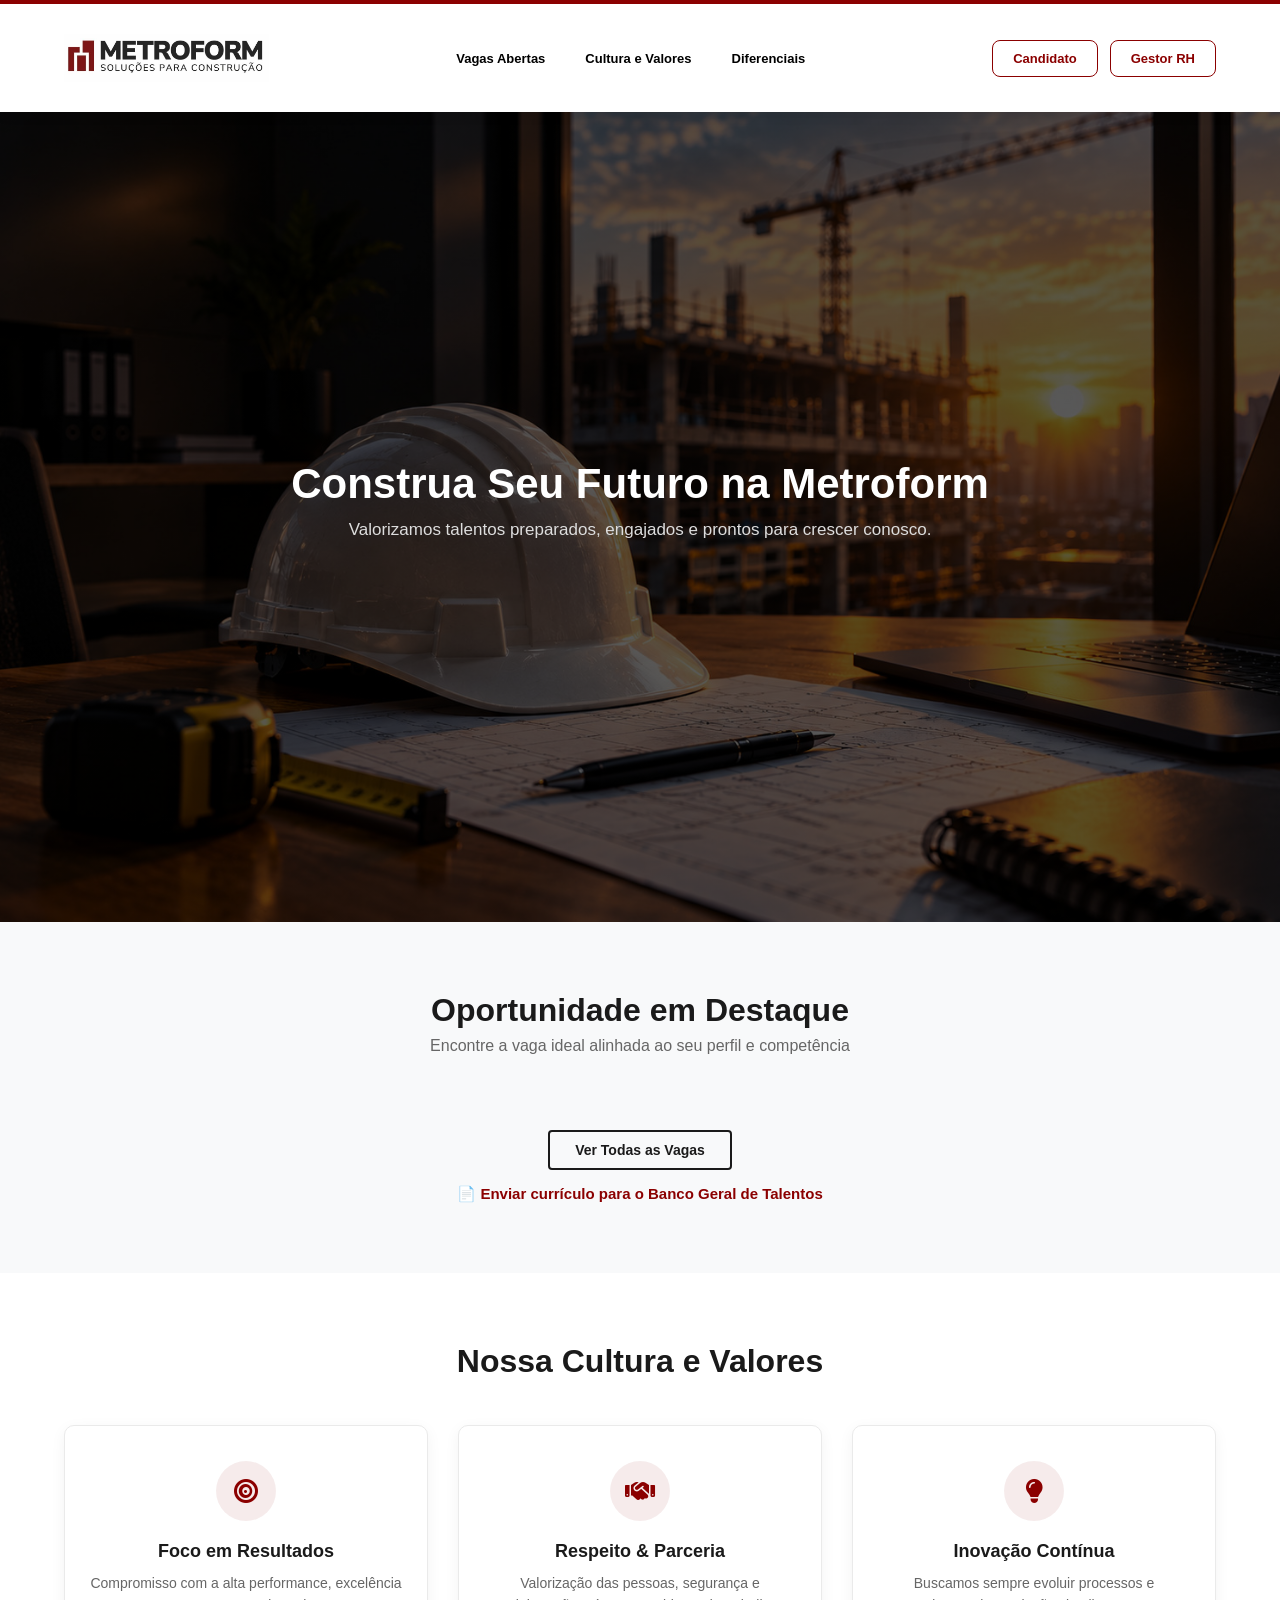
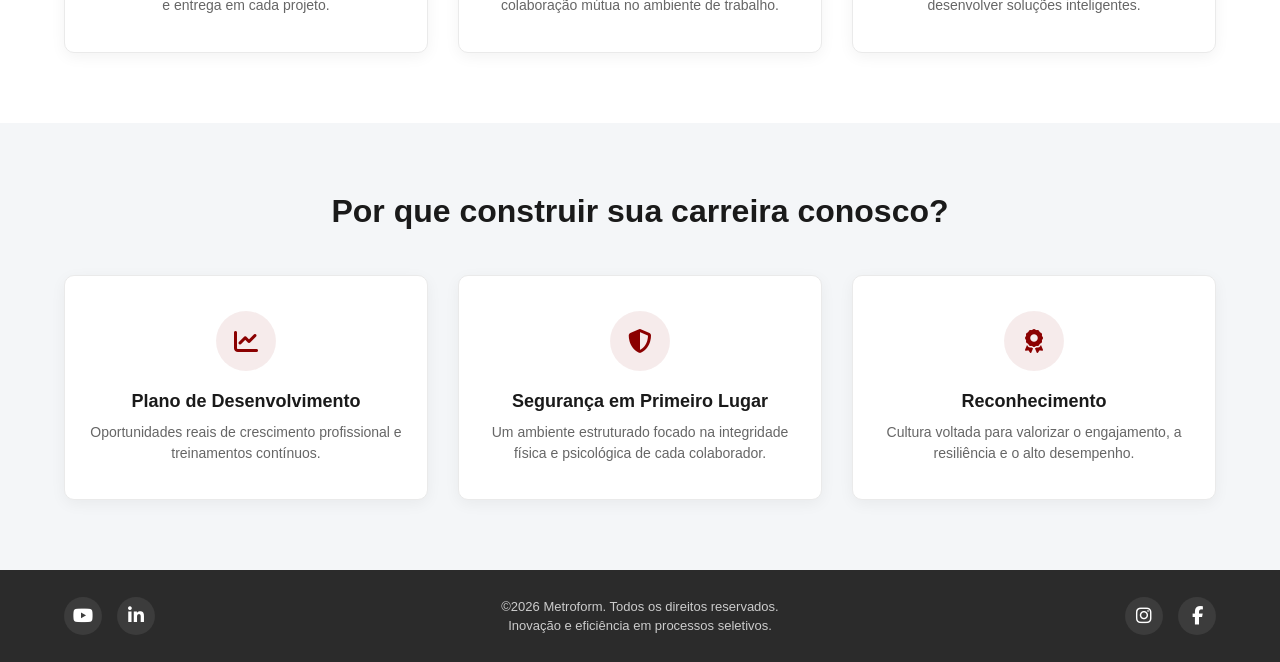
==== commit fe9ea228: "Atualizando site para o ar" ====
--- a/index.html
+++ b/index.html
@@ -1,4 +1,3 @@
-<<<<<<< HEAD
 <!DOCTYPE html> <!-- Define o tipo de documento como HTML5 moderno -->
 <html lang="pt-BR"> <!-- Inicia o documento HTML definindo o idioma oficial como Português do Brasil -->
 
@@ -269,276 +268,4 @@
 </script>
 
 </body> <!-- Fecha o corpo da página -->
-=======
-<!DOCTYPE html> <!-- Define o tipo de documento como HTML5 moderno -->
-<html lang="pt-BR"> <!-- Inicia o documento HTML definindo o idioma oficial como Português do Brasil -->
-
-<head> <!-- Abre o cabeçalho do documento, o usuário não tem acesso a essa parte -->
-    <meta charset="UTF-8"> <!-- Para suportar acentuação gráfica -->
-    <meta name="viewport" content="width=device-width, initial-scale=1.0"> <!-- Torna a página responsiva para celulares, tablets e PCs -->
-    <title>Metroform - Trabalhe Conosco</title> <!-- Define o título exibido na aba do navegador -->
-
-    <link rel="stylesheet" href="https://cdnjs.cloudflare.com/ajax/libs/font-awesome/6.4.0/css/all.min.css"> <!-- Importa a biblioteca de ícones FontAwesome -->
-    <link rel="stylesheet" href="style.css"> <!-- Conecta o arquivo de estilos CSS personalizado do site -->
-</head> <!-- Fecha o cabeçalho do documento -->
-
-
-<body> <!-- Abre o corpo da página onde fica todo o conteúdo visual exibido ao usuário -->
-
-    <header class="header-metroform"> <!-- Abre o cabeçalho superior de navegação do site -->
-    
-    <div class="logo"> <!-- Bloco que contém a logomarca da empresa -->
-        <a href="index.html"> <!-- Link de redirecionamento da logo -->
-            <img src="img/logo.jpg" alt="Logo Metroform"> <!-- Exibe a imagem da logomarca da Metroform -->
-        </a>
-    </div> <!-- Fecha a div da logo -->
-
-    <nav class="nav-links"> <!-- Abre o bloco de navegação do menu superior -->
-        <a href="#vagas">Vagas Abertas</a> <!-- Link âncora para a seção de vagas -->
-        <a href="#cultura">Cultura e Valores</a> <!-- Link âncora para a seção de cultura -->
-        <a href="#diferenciais">Diferenciais</a> <!-- Link âncora para a seção de diferenciais -->
-    </nav> <!-- Fecha o bloco de navegação -->
-
-    <div class="acesso-buttons"> <!-- Container que agrupa os botões de acesso do canto direito -->
-        <!-- Botão do Candidato com o ID para receber o nome quando logado -->
-        <button type="button" id="link-candidato-header" onclick="abrirModalCandidato()" class="btn-profissional">Candidato</button> 
-        
-        <!-- Botão do Gestor RH com o ID para receber o nome quando logado -->
-        <button type="button" id="link-rh-header" onclick="abrirModalRH()" class="btn-profissional">Gestor RH</button> 
-    </div> <!-- Fecha a div dos botões de acesso -->
-
-</header> <!-- Fecha o cabeçalho principal -->
-
-    <section class="secao-principal"> <!-- Abre a seção do banner de destaque (Hero Section) -->
-        <div class="conteudo-principal"> <!-- Container para centralizar e alinhar o texto do banner -->
-            <h1>Construa Seu Futuro na Metroform</h1> <!-- Título principal de forte impacto visual -->
-            <p>Valorizamos talentos preparados, engajados e prontos para crescer conosco.</p> <!-- Parágrafo descritivo de apoio -->
-        </div> <!-- Fecha a div do conteúdo principal -->
-    </section> <!-- Fecha a seção principal -->
-
-        <section id="vagas" class="secao-vagas">
-        <div class="container-vagas">
-            <h2>Oportunidade em Destaque</h2>
-            <p class="subtitulo-vagas">Encontre a vaga ideal alinhada ao seu perfil e competência</p>
-
-            <!-- Container onde o JavaScript vai injetar a vaga mais recente -->
-            <div class="grid-vagas"></div>
-
-            <div class="container-botoes-vagas">
-                <a href="vagas.html" class="btn-todas-vagas">Ver Todas as Vagas</a>
-            </div>
-
-            <div class="centro-banco-talentos"> 
-                <a href="javascript:void(0);" onclick="abrirModalBancoTalentos()" class="link-banco">📄 Enviar currículo para o Banco Geral de Talentos</a> 
-            </div>
-        </div>
-    </section>
-
-    <section id="cultura" class="secao-cultura"> <!-- Abre a seção de cultura e valores da empresa -->
-        <div class="container-cultura"> <!-- Container principal da seção de cultura -->
-            <h2>Nossa Cultura e Valores</h2> <!-- Título da seção de cultura -->
-            <div class="grid-cultura"> <!-- Grade que organiza os cartões culturais lado a lado -->
-                <div class="card-cultura"> <!-- Primeiro card cultural (Foco em Resultados) -->
-                    <i class="fa-solid fa-bullseye"></i> <!-- Ícone vetorial do FontAwesome -->
-                    <h3>Foco em Resultados</h3> <!-- Título do card -->
-                    <p>Compromisso com a alta performance, excelência e entrega em cada projeto.</p> <!-- Descrição do card -->
-                </div> <!-- Fecha o primeiro card -->
-                <div class="card-cultura"> <!-- Segundo card cultural (Respeito & Parceria) -->
-                    <i class="fa-solid fa-handshake"></i> <!-- Ícone vetorial do FontAwesome -->
-                    <h3>Respeito & Parceria</h3> <!-- Título do card -->
-                    <p>Valorização das pessoas, segurança e colaboração mútua no ambiente de trabalho.</p> <!-- Descrição do card -->
-                </div> <!-- Fecha o segundo card -->
-                <div class="card-cultura"> <!-- Terceiro card cultural (Inovação Contínua) -->
-                    <i class="fa-solid fa-lightbulb"></i> <!-- Ícone vetorial do FontAwesome -->
-                    <h3>Inovação Contínua</h3> <!-- Título do card -->
-                    <p>Buscamos sempre evoluir processos e desenvolver soluções inteligentes.</p> <!-- Descrição do card -->
-                </div> <!-- Fecha o terceiro card -->
-            </div> <!-- Fecha a grade cultural -->
-        </div> <!-- Fecha o container de cultura -->
-    </section> <!-- Fecha a seção de cultura -->
-
-    <section id="diferenciais" class="secao-diferenciais"> <!-- Abre a seção de diferenciais da empresa -->
-        <div class="container-diferenciais"> <!-- Container principal da seção de diferenciais -->
-            <h2>Por que construir sua carreira conosco?</h2> <!-- Título da seção de diferenciais -->
-            <div class="grid-diferenciais"> <!-- Grade que organiza os itens de diferenciais -->
-                <div class="item-diferencial"> <!-- Primeiro diferencial (Plano de Desenvolvimento) -->
-                    <i class="fa-solid fa-chart-line"></i> <!-- Ícone vetorial do FontAwesome -->
-                    <h3>Plano de Desenvolvimento</h3> <!-- Título do diferencial -->
-                    <p>Oportunidades reais de crescimento profissional e treinamentos contínuos.</p> <!-- Descrição -->
-                </div> <!-- Fecha o primeiro diferencial -->
-                <div class="item-diferencial"> <!-- Segundo diferencial (Segurança em Primeiro Lugar) -->
-                    <i class="fa-solid fa-shield-halved"></i> <!-- Ícone vetorial do FontAwesome -->
-                    <h3>Segurança em Primeiro Lugar</h3> <!-- Título do diferencial -->
-                    <p>Um ambiente estruturado focado na integridade física e psicológica de cada colaborador.</p> <!-- Descrição -->
-                </div> <!-- Fecha o segundo diferencial -->
-                <div class="item-diferencial"> <!-- Terceiro diferencial (Reconhecimento) -->
-                    <i class="fa-solid fa-award"></i> <!-- Ícone vetorial do FontAwesome -->
-                    <h3>Reconhecimento</h3> <!-- Título do diferencial -->
-                    <p>Cultura voltada para valorizar o engajamento, a resiliência e o alto desempenho.</p> <!-- Descrição -->
-                </div> <!-- Fecha o terceiro diferencial -->
-            </div> <!-- Fecha a grade de diferenciais -->
-        </div> <!-- Fecha o container de diferenciais -->
-    </section> <!-- Fecha a seção de diferenciais -->
-
-    <!-- MODAL DO CANDIDATO -->
-    <div id="modal-candidato" class="modal-overlay"> <!-- Container de fundo escuro do modal do candidato (oculto por padrão no CSS) -->
-        <div class="modal-box"> <!-- Caixa branca centralizada que contém o formulário -->
-            <button type="button" onclick="fecharModalCandidato()" class="modal-close">&times;</button> <!-- Botão "X" para fechar o modal -->
-
-            <div class="modal-header"> <!-- Cabeçalho interno do modal -->
-                <h2>Área do Candidato</h2> <!-- Título da área -->
-                <p>Acesse sua conta ou cadastre-se.</p> <!-- Subtítulo descritivo -->
-            </div> <!-- Fecha o cabeçalho do modal -->
-
-            <div class="auth-tabs"> <!-- Container dos botões de alternância de abas -->
-                <button type="button" id="aba-cand-entrar" class="auth-tab-btn ativo" onclick="mudarAbaCand('login')">Entrar</button> <!-- Botão para ativar a aba de login -->
-                <button type="button" id="aba-cand-cadastrar" class="auth-tab-btn" onclick="mudarAbaCand('cadastro')">Criar Conta</button> <!-- Botão para ativar a aba de cadastro -->
-            </div> <!-- Fecha o container de abas -->
-
-            <form id="form-login-candidato"> <!-- Formulário de login do candidato -->
-                <div class="grupo-input"> <!-- Grupo de input para o campo de e-mail -->
-                    <label>E-mail:</label> <!-- Rótulo do campo -->
-                    <input type="email" id="email-login-cand" required> <!-- Campo de entrada de e-mail obrigatório -->
-                </div> 
-
-                <div class="grupo-input"> <!-- Grupo de input para o campo de senha -->
-                    <label>Senha:</label> <!-- Rótulo do campo -->
-                    <input type="password" id="senha-login-cand" required> <!-- Campo de entrada de senha obrigatório -->
-                </div> 
-
-                <div class="acoes-extras"> <!-- Alinhamento para o link de recuperação de senha -->
-                    <a href="#" onclick="abrirModalRecuperar(event)">Esqueceu sua senha?</a> <!-- Link que dispara a abertura do modal de recuperação -->
-                </div> 
-
-                <button type="submit" class="btn-submit-auth">Entrar na Plataforma</button> <!-- Botão de submissão do login -->
-            </form> <!-- Fecha o formulário de login -->
-
-            <form id="form-cadastro-candidato" style="display: none;"> <!-- Formulário de cadastro do candidato (oculto inicialmente) -->
-                <div class="grupo-input"> <!-- Grupo de input para o nome completo -->
-                    <label>Nome Completo:</label> <!-- Rótulo do campo -->
-                    <input type="text" id="nome-cad-cand" required> <!-- Campo de entrada do nome obrigatório -->
-                </div> 
-
-                <div class="grupo-input"> <!-- Grupo de input para o e-mail de cadastro -->
-                    <label>E-mail:</label> <!-- Rótulo do campo -->
-                    <input type="email" id="email-cad-cand" required> <!-- Campo de entrada de e-mail obrigatório -->
-                </div> 
-
-                <div class="grupo-input"> <!-- Grupo de input para a criação de senha -->
-                    <label>Criar Senha:</label> <!-- Rótulo do campo -->
-                    <input type="password" id="senha-cad-cand" required> <!-- Campo de entrada de senha obrigatório -->
-                </div> 
-
-                <button type="submit" class="btn-submit-auth">Cadastrar e Continuar</button> <!-- Botão de submissão do cadastro -->
-            </form> <!-- Fecha o formulário de cadastro -->
-
-        </div> <!-- Fecha a caixa branca do modal -->
-    </div> <!-- Fecha a sobreposição do modal do candidato -->
-
-    <!-- MODAL DO RH (APENAS LOGIN) -->
-    <div id="modal-rh" class="modal-overlay"> <!-- Container de fundo escuro do modal de acesso do RH -->
-        <div class="modal-box"> <!-- Caixa branca centralizada do modal do gestor -->
-            <button type="button" onclick="fecharModalRH()" class="modal-close">&times;</button> <!-- Botão "X" para fechar o modal -->
-
-            <div class="modal-header"> <!-- Cabeçalho interno do modal de RH -->
-                <h2>Portal do Gestor - RH</h2> <!-- Título da área administrativa -->
-                <p>Faça login para acessar o painel de gestão.</p> <!-- Descrição de apoio -->
-            </div> <!-- Fecha o cabeçalho -->
-
-            <form id="form-login-rh-modal"> <!-- Formulário de login do gestor de RH -->
-                <div class="grupo-input"> <!-- Grupo de input para o e-mail -->
-                    <label>E-mail:</label> <!-- Rótulo do campo -->
-                    <input type="email" id="email-rh-modal"> <!-- Campo de entrada de e-mail -->
-                </div> 
-
-                <div class="grupo-input"> <!-- Grupo de input para a senha -->
-                    <label>Senha:</label> <!-- Rótulo do campo -->
-                    <input type="password" id="senha-rh-modal"> <!-- Campo de entrada de senha -->
-                </div> <!-- Fecha o grupo -->
-
-                <button type="submit" class="btn-submit-auth">Entrar no Painel</button> <!-- Botão de envio do login de RH -->
-            </form> <!-- Fecha o formulário de login do RH -->
-        </div> <!-- Fecha a caixa do modal -->
-    </div> <!-- Fecha o modal do RH -->
-
-    <!-- MODAL DE RECUPERAÇÃO DE SENHA -->
-    <div id="modal-recuperar" class="modal-overlay" style="z-index: 3500;"> <!-- Container de sobreposição para redefinir senha com camada superior (z-index) -->
-        <div class="modal-box" style="max-width: 400px;"> <!-- Caixa personalizada menor para o formulário de recuperação -->
-            <button type="button" onclick="fecharModalRecuperar()" class="modal-close">&times;</button> <!-- Botão "X" para fechar -->
-
-            <div class="modal-header"> <!-- Cabeçalho do modal de recuperação -->
-                <h2>Redefinir Senha</h2> <!-- Título do modal -->
-                <p>Insira o seu e-mail cadastrado e defina a sua nova senha.</p> <!-- Descrição instrutiva -->
-            </div> <!-- Fecha o cabeçalho -->
-
-            <form id="form-modal-recuperar"> <!-- Formulário de redefinição de senha -->
-                
-                <div class="grupo-input" style="margin-bottom: 15px;"> <!-- Grupo de input para o e-mail de recuperação -->
-                    <label>E-mail:</label> <!-- Rótulo do campo -->
-                    <input type="email" id="email-recuperar" required placeholder="seu@email.com" style="width: 100%; padding: 10px; border: 1px solid #ccc; border-radius: 4px; box-sizing: border-box;"> <!-- Campo de e-mail obrigatório -->
-                </div>
-
-                <div class="grupo-input" style="margin-bottom: 20px;"> <!-- NOVO: Grupo de input para a nova senha -->
-                    <label>Nova Senha:</label>
-                    <input type="password" id="nova-senha-recuperar" required placeholder="Digite a nova senha" style="width: 100%; padding: 10px; border: 1px solid #ccc; border-radius: 4px; box-sizing: border-box;">
-                </div>
-
-                <div style="display: flex; gap: 10px; margin-top: 20px;"> <!-- Container flexível para alinhar os botões lado a lado -->
-                    <button type="button" onclick="fecharModalRecuperar()" style="flex: 1; padding: 10px; background: #666; border: none; color: white; border-radius: 4px; font-weight: bold; cursor: pointer;">Cancelar</button>
-                    <button type="submit" style="flex: 1; padding: 10px; background: var(--metroform-red); border: none; color: white; border-radius: 4px; font-weight: bold; cursor: pointer;">Atualizar</button>
-                </div>
-            </form> <!-- Fecha o formulário de recuperação -->
-        </div> <!-- Fecha a caixa do modal -->
-    </div> <!-- Fecha a sobreposição do modal de recuperação -->
-
-    <footer class="rodape-metroform">
-    <div class="conteudo-rodape">
-        <!-- Ícones do lado esquerdo (YouTube e LinkedIn) -->
-        <div class="rodape-sociais-esquerda">
-            <a href="https://www.youtube.com/channel/UCukOimGxPhmoBYyu17dK8Qw" target="_blank" aria-label="YouTube"><i class="fa-brands fa-youtube"></i></a>
-            <a href="https://www.linkedin.com/company/metroform-system" target="_blank" aria-label="LinkedIn"><i class="fa-brands fa-linkedin-in"></i></a>
-        </div>
-        
-        <!-- Textos centrais -->
-        <div class="rodape-textos">
-            <p>&copy;2026 Metroform. Todos os direitos reservados.</p>
-            <p class="texto-projeto">Inovação e eficiência em processos seletivos.</p>
-        </div>
-        
-        <!-- Ícones do lado direito (Instagram e Facebook) -->
-        <div class="rodape-sociais-direita">
-            <a href="https://www.instagram.com/metroform_protecoes/" target="_blank" aria-label="Instagram"><i class="fa-brands fa-instagram"></i></a>
-            <a href="https://www.facebook.com/metroformprotecao/" target="_blank" aria-label="Facebook"><i class="fa-brands fa-facebook-f"></i></a>
-        </div>
-    </div>
-</footer>
-
-    <script src="script.js"></script> <!-- Conecta o arquivo de script externo em JavaScript no final do corpo para controle interativo e requisições -->
-    
-   <!-- ========================================== -->
-    <!-- MODAL DO BANCO GERAL DE TALENTOS (HOME)    -->
-    <!-- ========================================== -->
-    <div id="modal-banco-talentos" class="modal-overlay oculto" style="z-index: 3500;">
-        <div class="modal-box">
-            <!-- O conteúdo deste modal é gerado dinamicamente pelo JavaScript para utilizadores logados -->
-        </div>
-    </div>
-
-    <script>
-
-        <!-- Excluir a parte de banco de talentos se o Gestor rh estiver logado. -->
-
-document.addEventListener("DOMContentLoaded", function() {
-    // Se o Gestor de RH estiver logado, esconde o bloco do Banco de Talentos
-    if (localStorage.getItem("adminLogado")) {
-        const blocoBanco = document.querySelector(".centro-banco-talentos");
-        if (blocoBanco) {
-            blocoBanco.style.display = "none";
-        }
-    }
-});
-</script>
-
-</body> <!-- Fecha o corpo da página -->
->>>>>>> 65d1f7c11b428b3fa8bd6ebe73a669b868ad94c7
 </html> <!-- Fecha a estrutura principal do documento HTML -->
--- a/style.css
+++ b/style.css
@@ -1,4 +1,3 @@
-<<<<<<< HEAD
 /* CONFIGURAÇÕES GERAIS E VARIÁVEIS DO SITE   */
 
 /* Torna a rolagem da página suave e animada ao clicar nos links de âncora do menu superior */
@@ -830,837 +829,4 @@
 .item-diferencial:hover i {
     background-color: var(--metroform-red);
     color: #ffffff;
-=======
-/* CONFIGURAÇÕES GERAIS E VARIÁVEIS DO SITE   */
-
-/* Torna a rolagem da página suave e animada ao clicar nos links de âncora do menu superior */
-html {
-    scroll-behavior: smooth;
-}
-
-/* Seletor universal (*): Aplica as regras de reset para todos os elementos da página */
-* {
-    margin: 0;        
-    padding: 0;       
-    box-sizing: border-box; /* Inclui padding e borda no cálculo total da largura/altura dos elementos */
-    font-family: 'Segoe UI', Tahoma, Geneva, Verdana, sans-serif; /* Define a tipografia padrão limpa e moderna do sistema */
-}
-
-/* Raiz (:root): Armazena as cores oficiais da identidade visual da marca para reutilizar em todo o código */
-:root {
-    --metroform-red: #8B0000;   /* Cor primária: Vermelho/Vinho corporativo da Metroform */
-    --metroform-dark: #1a1a1a;  /* Cor escura: Tons de cinza bem escuro para textos e fundos de rodapé */
-    --metroform-gray: #f8f9fa;  /* Cor de fundo leve: Cinza claro neutro para destacar seções */
-}
-
-/* ESTILOS DO CABEÇALHO (HEADER) */
-
-/* Estilização da barra de cabeçalho superior fixa */
-.header-metroform {
-    display: flex; /* Utiliza Flexbox para alinhar os itens horizontalmente */
-    justify-content: space-between; /* Separa a logo à esquerda e os botões/links à direita */
-    align-items: center; /* Centraliza os elementos verticalmente no cabeçalho */
-    padding: 30px 5%; /* Define o espaçamento interno superior/inferior e lateral (5%) */
-    background-color: #ffffff; /* Fundo totalmente branco */
-    box-shadow: 0 4px 12px rgba(0,0,0,0.06); /* Aplica uma sombra suave abaixo do cabeçalho */
-    position: sticky; /* Mantém o cabeçalho fixo no topo conforme o usuário rola a página */
-    top: 0; /* Posiciona colado no topo absoluto da tela */
-    z-index: 1000; /* Garante que o cabeçalho fique sobreposto aos outros elementos da página */
-    border-top: 4px solid var(--metroform-red); /* Detalhe visual de uma linha vermelha no topo da barra */
-}
-
-/* Estilização da imagem da logo dentro do cabeçalho */
-.logo img {
-    /* 800×187 nativo: altura inteira e largura automática, sem segundo encolhimento */
-    height: 48px;
-    width: auto;
-    max-width: 220px;
-    object-fit: contain;
-    object-position: left center;
-    display: block;
-    image-rendering: auto;
-}
-
-/* Container que agrupa os links do menu de navegação */
-.nav-links {
-    display: flex; /* Alinha os links lado a lado */
-    gap: 40px; /* Define um espaçamento uniforme entre cada link */
-}
-
-/* Estilização visual dos links textuais do menu */
-.nav-links a {
-    text-decoration: none; /* Remove o sublinhado padrão de links */
-    color: black; /* Cor escura elegante para os textos */
-    font-weight: 600; /* Deixa a fonte com espessura semi-negrito */
-    font-size: 13px; /* Tamanho de texto confortável para leitura */
-    transition: color 0.3s; /* Adiciona uma transição suave na mudança de cor */
-}
-
-/* Efeito visual ao passar o mouse por cima dos links do menu */
-.nav-links a:hover {
-    color: var(--metroform-red); /* O texto muda para a cor vermelha oficial da marca */
-}
-
-/* Container que agrupa os botões de ação rápida à direita do cabeçalho */
-.acesso-buttons {
-    display: flex; /* Alinha os botões lado a lado */
-    align-items: center; /* Centraliza os botões verticalmente */
-    gap: 12px; /* Espaço de 12 pixels entre os botões */
-}
-
-/* Estilização base compartilhada entre botões e links de acesso no cabeçalho */
-.acesso-buttons button, .acesso-buttons a {
-    text-decoration: none; /* Remove sublinhado se for tag <a> */
-    padding: 10px 20px; /* Espaçamento interno (altura e largura do botão) */
-    border-radius: 8px; /* Arredonda levemente os cantos */
-    font-size: 13px; /* Tamanho da fonte do botão */
-    font-weight: bold; /* Deixa o texto em negrito */
-    cursor: pointer; /* Muda o cursor do mouse para a mãozinha ao passar por cima */
-    transition: all 0.3s ease; /* Suaviza todas as animações de mudança */
-}
-
-/* Estilização do botão com borda vazada (Estilo profissional) */
-.btn-profissional {
-    border: 1px solid var(--metroform-red); /* Borda sólida na cor vermelha da marca */
-    color: var(--metroform-red); /* Texto interno na cor vermelha */
-    background-color: transparent; /* Fundo transparente */
-}
-
-/* Efeito ao passar o mouse sobre o botão profissional */
-.btn-profissional:hover {
-    background-color: var(--metroform-red); /* Preenche todo o fundo com a cor vermelha */
-    color: white; /* Torna o texto interno branco para contrastar */
-}
-
-/* SEÇÃO PRINCIPAL / BANNER DE DESTAQUE (HERO)*/
-
-/* Estilização do banner principal de destaque no topo da página */
-.secao-principal {
-    background: linear-gradient(rgba(0,0,0,0.65), rgba(0,0,0,0.65)), url('img/banner.jpg') no-repeat center center/cover; /* Aplica um filtro escuro translúcido sobre a imagem de fundo de obra */
-    height: 90vh; /* O banner ocupa grande parte da altura total visível da tela */
-    display: flex; /* Alinha o conteúdo interno com Flexbox */
-    align-items: center; /* Centraliza verticalmente */
-    justify-content: center; /* Centraliza horizontalmente */
-    text-align: center; /* Centraliza todo o texto */
-    color: white; /* Define a cor padrão dos textos como branca */
-    padding: 0 20px; /* Margem de segurança lateral de 20px */
-}
-
-/* Container que limita a largura máxima do texto dentro do banner */
-.conteudo-principal {
-    max-width: 900px; /* Largura máxima para o texto não esticar demais em telas grandes */
-    margin: 0 auto; /* Centraliza o bloco na horizontal */
-    width: 100%; /* Ocupa 100% do espaço disponível até o limite do max-width */
-}
-
-/* Estilização do título principal (H1) do banner */
-.conteudo-principal h1 {
-    font-size: 42px; /* Tamanho de letra grande e de forte impacto visual */
-    margin-bottom: 12px; /* Espaçamento inferior em relação ao parágrafo */
-    font-weight: 800; /* Negrito bem encorpado */
-}
-
-/* Estilização do parágrafo descritivo abaixo do título principal */
-.conteudo-principal p {
-    font-size: 17px; /* Tamanho confortável para leitura */
-    margin-bottom: 35px; /* Espaçamento inferior */
-    color: #ddd; /* Cor cinza claro suave */
-}
-
-/* ========================================== */
-/* SEÇÃO DE OPORTUNIDADES E VAGAS             */
-/* ========================================== */
-
-/* Estilização da seção de listagem de vagas */
-.secao-vagas {
-    padding: 70px 5%; /* Espaçamento interno grande em cima/baixo e nas laterais */
-    background-color: var(--metroform-gray); /* Fundo cinza claro para diferenciar visualmente das outras seções */
-}
-
-/* Container que centraliza e limita a largura máxima da seção de vagas em 1200px */
-.container-vagas {
-    max-width: 1200px;
-    margin: 0 auto;
-    width: 100%;
-}
-
-/* Título principal da seção de vagas */
-.container-vagas h2 {
-    text-align: center;
-    font-size: 32px;
-    color: var(--metroform-dark);
-    margin-bottom: 8px;
-    font-weight: 700;
-}
-
-/* Subtítulo descritivo da seção de vagas */
-.subtitulo-vagas {
-    text-align: center;
-    color: #666; /* Cinza médio */
-    margin-bottom: 45px;
-    font-size: 16px;
-}
-
-/* ESTILOS DO CARD DE OPORTUNIDADE EM DESTAQUE (PADRONIZADO) */
-.vaga-destaque-card {
-    background-color: #ffffff;
-    border-radius: 8px;
-    padding: 25px;            /* Podes ajustar o padding interno se quiseres mais compacto */
-    max-width: 400px;         /* Reduzido de 650px para 500px para ficar mais compacto e elegante */
-    margin: 0 auto 30px auto; 
-    box-shadow: 0 4px 12px rgba(0, 0, 0, 0.06);
-    border-top: 4px solid var(--metroform-red);
-    display: flex;
-    flex-direction: column;
-    gap: 12px; 
-    box-sizing: border-box;
-}
-
-/* Estilização do título da vaga em destaque */
-.vaga-destaque-card .vaga-titulo {
-    font-size: 22px;
-    font-weight: bold;
-    color: var(--metroform-dark);
-    margin-bottom: 4px;
-}
-
-/* Estilização das informações e requisitos do card de destaque */
-.vaga-destaque-card .vaga-info, 
-.vaga-destaque-card .vaga-requisitos {
-    font-size: 14px;
-    color: #444444;
-    line-height: 1.5;
-}
-
-/* Container para alinhar e centralizar o botão de candidatura no card */
-.vaga-acoes {
-    display: flex;
-    justify-content: center; /* Centraliza o botão perfeitamente no rodapé do card */
-    margin-top: 15px;
-}
-
-/* Estilização do botão "Candidatar-se" exclusivo do destaque */
-.btn-candidatar {
-    background-color: var(--metroform-red); /* Vermelho corporativo da marca */
-    color: #ffffff;
-    font-size: 16px;
-    font-weight: 600;
-    padding: 12px 40px;
-    border: none;
-    border-radius: 6px;
-    cursor: pointer;
-    transition: background-color 0.2s ease, transform 0.1s ease;
-}
-
-/* Efeito ao passar o mouse no botão de candidatura */
-.btn-candidatar:hover {
-    background-color: #6b0000; /* Tom de vermelho mais escuro */
-    transform: translateY(-1px);
-}
-
-/* Container do botão para ver todas as vagas */
-.container-botoes-vagas {
-    text-align: center; /* Centraliza o botão */
-    margin-bottom: 15px;
-}
-
-/* Estilização do botão com borda escura "Ver Todas as Vagas" */
-.btn-todas-vagas {
-    display: inline-block;
-    background-color: transparent;
-    color: var(--metroform-dark);
-    border: 2px solid var(--metroform-dark); /* Borda sólida na cor escura */
-    padding: 10px 25px;
-    border-radius: 4px;
-    font-weight: bold;
-    text-decoration: none;
-    font-size: 14px;
-    transition: all 0.3s ease; /* Transição suave para o efeito de hover */
-}
-
-/* Efeito ao passar o mouse no botão "Ver Todas as Vagas" */
-.btn-todas-vagas:hover {
-    background-color: var(--metroform-dark); /* Inverte preenchendo o fundo de escuro */
-    color: white; /* Texto fica branco */
-}
-
-/* Estilização padronizada para o botão de voltar */
-.btn-voltar {
-    display: inline-block;
-    background-color: var(--metroform-red);
-    color: white;
-    padding: 10px 20px;
-    border-radius: 4px;
-    text-decoration: none;
-    font-weight: bold;
-    text-align: center;
-    transition: background 0.2s;
-    border: none;
-    cursor: pointer;
-}
-
-.btn-voltar:hover {
-    background-color: #6b0000;
-}
-
-/* Container centralizado para o link de envio de currículo espontâneo */
-.centro-banco-talentos {
-    text-align: center;
-    margin-top: 15px;
-}
-
-/* Container principal da grelha de vagas para limitar a largura e organizar em colunas */
-.grid-vagas {
-    display: grid;
-    grid-template-columns: repeat(auto-fill, minmax(320px, 1fr)); /* Organiza os cards dinamicamente */
-    gap: 25px;
-    max-width: 1200px;
-    margin: 30px auto;
-    padding: 0 20px;
-    width: 100%;
-}
-
-/* Estilização individual de cada card de vaga para que não estiquem */
-.grid-vagas > div {
-    background: white;
-    padding: 25px;
-    border-radius: 8px;
-    box-shadow: 0 4px 12px rgba(0, 0, 0, 0.06);
-    border-left: 4px solid #8B0000;
-    display: flex;
-    flex-direction: column;
-    justify-content: space-between;
-    box-sizing: border-box;
-}
-
-/* Estilização do link para o banco geral de talentos */
-.link-banco {
-    color: var(--metroform-red); /* Cor vermelha oficial */
-    text-decoration: none;
-    font-weight: bold;
-    font-size: 15px;
-    transition: color 0.3s;
-}
-
-/* Efeito ao passar o mouse sobre o link do banco de talentos */
-.link-banco:hover {
-    text-decoration: underline; /* Adiciona sublinhado ao passar o mouse */
-    color: #6b0000; /* Tom de vermelho mais escuro */
-}
-
-/* ========================================== */
-/* SEÇÃO DE CULTURA E VALORES                 */
-/* ========================================== */
-
-/* Estilização da seção de cultura da empresa */
-.secao-cultura {
-    padding: 70px 5%;
-    background-color: #ffffff; /* Fundo totalmente branco */
-}
-
-/* Container de largura máxima para a seção de cultura */
-.container-cultura {
-    max-width: 1200px;
-    margin: 0 auto;
-    width: 100%;
-}
-
-/* Título da seção de cultura */
-.container-cultura h2 {
-    text-align: center;
-    font-size: 32px;
-    color: var(--metroform-dark);
-    margin-bottom: 45px;
-    font-weight: 700;
-}
-
-/* Grade Flexbox para organizar os 3 cartões de cultura lado a lado */
-.grid-cultura {
-    display: flex;
-    justify-content: space-between; /* Distribui os espaços uniformemente entre os cards */
-    gap: 30px; /* Espaço de 30px entre os cartões */
-    flex-wrap: nowrap; /* Impede que os cartões quebrem de linha em telas grandes */
-}
-
-/* Estilização individual de cada cartão cultural */
-.card-cultura {
-    flex: 1; /* Faz com que os três cartões dividam o espaço de forma perfeitamente igual */
-    background: #fafafa; /* Fundo cinza bem claro */
-    padding: 35px 25px; /* Espaçamento interno do cartão */
-    border-radius: 8px; /* Arredonda os cantos */
-    border: 1px solid #eaeaea; /* Borda sutil ao redor do card */
-    text-align: center;
-    transition: box-shadow 0.3s ease; /* Transição suave para o efeito de sombra no hover */
-}
-
-/* Efeito de elevação da sombra ao passar o mouse no cartão cultural */
-.card-cultura:hover {
-    box-shadow: 0 6px 15px rgba(0,0,0,0.08); /* Sombra mais marcada e elegante */
-}
-
-/* Estilização dos ícones vetoriais dentro dos cards culturais */
-.card-cultura i {
-    font-size: 30px; /* Tamanho grande para destacar o ícone */
-    color: var(--metroform-red); /* Cor vermelha da marca */
-    margin-bottom: 15px; /* Espaço abaixo do ícone */
-    display: block;
-}
-
-/* Título de cada item cultural */
-.card-cultura h3 {
-    font-size: 18px;
-    color: var(--metroform-dark);
-    margin-bottom: 10px;
-}
-
-/* Parágrafo descritivo do cartão cultural */
-.card-cultura p {
-    font-size: 14px;
-    color: #666;
-    line-height: 1.6; /* Altura de linha aprimorada para leitura confortável */
-}
-
-/* ========================================== */
-/* SEÇÃO DE DIFERENCIAIS                      */
-/* ========================================== */
-
-/* Estilização da seção de diferenciais competitivos */
-.secao-diferenciais {
-    padding: 70px 5%;
-    background-color: #f4f6f8; /* Fundo cinza suave diferenciado */
-}
-
-/* Container de largura máxima para a seção de diferenciais */
-.container-diferenciais {
-    max-width: 1200px;
-    margin: 0 auto;
-    width: 100%;
-}
-
-/* Título da seção de diferenciais */
-.container-diferenciais h2 {
-    text-align: center;
-    font-size: 32px;
-    color: var(--metroform-dark);
-    margin-bottom: 45px;
-    font-weight: 700;
-}
-
-/* Grade Flexbox para organizar os 3 itens de diferenciais lado a lado */
-.grid-diferenciais {
-    display: flex;
-    justify-content: space-between;
-    gap: 30px;
-    flex-wrap: nowrap;
-}
-
-/* Estilização individual de cada bloco de diferencial */
-.item-diferencial {
-    flex: 1; /* Divide o espaço igualmente em 3 partes */
-    background: white; /* Fundo branco em destaque sobre o cinza da seção */
-    padding: 35px 25px;
-    border-radius: 8px;
-    text-align: center;
-    box-shadow: 0 4px 10px rgba(0,0,0,0.03); /* Sombra muito sutil */
-    transition: transform 0.3s ease; /* Transição suave para o efeito de deslocamento */
-}
-
-/* Efeito de leve movimento para cima ao passar o mouse no diferencial */
-.item-diferencial:hover {
-    transform: translateY(-3px); /* Move o card levemente para cima */
-}
-
-/* Estilização dos ícones dentro dos diferenciais */
-.item-diferencial i {
-    font-size: 30px;
-    color: var(--metroform-red);
-    margin-bottom: 15px;
-    display: block;
-}
-
-/* Título de cada diferencial */
-.item-diferencial h3 {
-    font-size: 18px;
-    color: var(--metroform-dark);
-    margin-bottom: 10px;
-}
-
-/* Descrição do diferencial */
-.item-diferencial p {
-    font-size: 14px;
-    color: #666;
-    line-height: 1.5;
-}
-
-/* ========================================== */
-/* RODAPÉ DO SITE (FOOTER)                    */
-/* ========================================== */
-
-/* Estilização do rodapé institucional do site */
-.rodape-metroform {
-    background-color: var(--metroform-dark); /* Fundo preto/cinza escuro corporativo */
-    color: #fff; /* Texto padrão em branco */
-    text-align: center;
-    padding: 30px 5%;
-}
-
-/* Parágrafos gerais dentro do rodapé */
-.rodape-metroform p {
-    font-size: 14px;
-    margin-bottom: 5px;
-    color: #ccc; /* Cinza claro para suavizar a leitura de direitos autorais */
-}
-
-/* Estilização específica para a nota de rodapé acadêmico */
-.texto-projeto {
-    font-size: 12px;
-    color: #888; /* Cinza mais escuro para diferenciar discretamente */
-}
-
-/* ========================================== */
-/* ESTILOS DOS MODAIS E FORMULÁRIOS           */
-
-/* Camada de fundo escuro translúcido para os modais flutuantes */
-.modal-overlay {
-    position: fixed; /* Fixa a sobreposição cobrindo toda a tela independentemente da rolagem */
-    top: 0;
-    left: 0;
-    width: 100%;
-    height: 100%;
-    background-color: rgba(0, 0, 0, 0.6); /* Fundo preto com 60% de opacidade (escuro e translúcido) */
-    display: none; /* Oculto por padrão (o JavaScript altera para flex ao abrir) */
-    justify-content: center; /* Centraliza a caixa branca horizontalmente */
-    align-items: center; /* Centraliza a caixa branca verticalmente */
-    z-index: 3000; /* Garante que fique acima de todos os outros elementos do site */
-}
-
-/* Caixa branca centralizada que abriga o conteúdo e formulários dos modais */
-.modal-box {
-    background-color: #ffffff; /* Fundo branco */
-    padding: 30px; /* Espaçamento interno */
-    border-radius: 10px; /* Cantos bem arredondados */
-    width: 100%;
-    max-width: 400px; /* Limita a largura máxima da caixa modal */
-    box-shadow: 0 5px 20px rgba(0, 0, 0, 0.2); /* Sombra marcante ao redor do modal */
-    border-top: 4px solid var(--metroform-red); /* Detalhe com a linha vermelha corporativa no topo da caixa */
-    box-sizing: border-box;
-    position: relative; /* Necessário para posicionar o botão de fechar "X" em relação à caixa */
-    max-height: 80vh; /* Altura máxima restrita a 80% da tela para evitar estouro */
-    overflow-y: auto; /* Adiciona barra de rolagem interna caso o conteúdo seja muito longo */
-}
-
-/* Botão de fechar ("X") posicionado no canto superior direito do modal */
-.modal-close {
-    position: absolute; /* Posicionamento absoluto em relação ao .modal-box */
-    top: 15px;
-    right: 15px;
-    background: transparent; /* Sem fundo */
-    border: none; /* Sem bordas */
-    font-size: 1.2rem; /* Tamanho grande para o símbolo "X" */
-    cursor: pointer;
-    color: #666;
-    font-weight: bold; 
-}
-
-/* Cabeçalho interno dos modais contendo título e subtítulo */
-.modal-header {
-    text-align: center;
-    margin-bottom: 20px;
-}
-
-/* Título principal dentro do cabeçalho do modal */
-.modal-header h2 {
-    color: var(--metroform-red); /* Cor vermelha da marca */
-    margin: 0 0 5px 0;
-    font-size: 24px;
-}
-
-/* Subtítulo descritivo dentro do cabeçalho do modal */
-.modal-header p {
-    color: #666;
-    font-size: 0.95rem;
-    margin: 0;
-}
-
-/* Container de botões que funcionam como abas de navegação (ex: Entrar vs Criar Conta) */
-.auth-tabs {
-    display: flex;
-    background: #f1f3f5; /* Fundo cinza claro para destacar a barra de abas */
-    padding: 4px;
-    border-radius: 6px;
-    margin-bottom: 20px;
-}
-
-/* Estilo base para os botões de cada aba */
-.auth-tab-btn {
-    flex: 1; /* Divide o espaço igualmente entre as abas */
-    padding: 10px;
-    border: none;
-    background: transparent;
-    color: #555;
-    font-weight: bold;
-    border-radius: 4px;
-    cursor: pointer;
-    transition: all 0.3s;
-}
-
-/* Estado visual aplicado quando a aba está selecionada e ativa */
-.auth-tab-btn.ativo {
-    background: white; /* Fundo branco para destacar a aba ativa */
-    color: var(--metroform-red); /* Texto na cor vermelha oficial */
-    box-shadow: 0 2px 5px rgba(0,0,0,0.05); /* Sombra sutil na aba ativa */
-}
-
-/* Bloco que agrupa cada campo de entrada de formulário (label + input) */
-.grupo-input {
-    margin-bottom: 15px; /* Espaço inferior entre os campos */
-    text-align: left;
-}
-
-/* Rótulo descritivo (label) acima de cada campo de input */
-.grupo-input label {
-    display: block;
-    margin-bottom: 5px;
-    font-weight: bold;
-    font-size: 0.9rem;
-    color: #333;
-}
-
-/* Estilização dos campos de digitação (input type text, email, password) */
-.grupo-input input {
-    width: 100%; /* Ocupa toda a largura disponível da caixa */
-    padding: 10px; /* Preenchimento interno confortável */
-    border: 1px solid #ccc; /* Borda cinza padrão */
-    border-radius: 4px;
-    box-sizing: border-box;
-    font-size: 14px;
-    outline: none; /* Remove a linha de foco padrão feia do navegador */
-}
-
-/* Efeito visual ao clicar e focar em um campo de input */
-.grupo-input input:focus {
-    border-color: var(--metroform-red); /* A borda muda para a cor vermelha da marca */
-}
-
-/* Botão principal de envio dentro dos modais de autenticação */
-.btn-submit-auth {
-    width: 100%; /* Ocupa 100% da largura do formulário */
-    padding: 12px;
-    background-color: var(--metroform-red); /* Fundo vermelho corporativo */
-    color: white; /* Texto branco */
-    border: none;
-    border-radius: 4px;
-    font-size: 16px;
-    cursor: pointer;
-    font-weight: bold;
-    transition: background 0.3s;
-}
-
-/* Efeito ao passar o mouse sobre o botão de envio de autenticação */
-.btn-submit-auth:hover {
-    background-color: #6b0000; /* Vermelho mais escuro indicando interatividade */
-}
-
-/* Alinhamento para links auxiliares (ex: "Esqueceu sua senha?") */
-.acoes-extras {
-    text-align: right; /* Joga o link para o canto direito */
-    margin-bottom: 20px;
-}
-
-/* Estilização do link de ações extras */
-.acoes-extras a {
-    color: var(--metroform-red);
-    font-size: 0.85rem;
-    text-decoration: none;
-}
-
-/* Efeito de sublinhado ao passar o mouse no link auxiliar */
-.acoes-extras a:hover {
-    text-decoration: underline;
-}
-
-/* Classe utilitária para ocultar elementos */
-.oculto {
-    display: none !important;
-}
-
-/* Garante que a sobreposição do modal utilize flexbox quando ativa */
-.modal-overlay[style*="display: flex"],
-.modal-fundo[style*="display: flex"] {
-    display: flex !important;
-}
-
-/* ========================================== */
-/* SISTEMA DE TOAST NOTIFICATIONS             */
-/* ========================================== */
-#toast-container {
-    position: fixed;
-    top: 20px;
-    right: 20px;
-    z-index: 9999;
-    display: flex;
-    flex-direction: column;
-    gap: 10px;
-    pointer-events: none;
-}
-
-.toast {
-    min-width: 280px;
-    max-width: 380px;
-    padding: 15px 20px;
-    border-radius: 8px;
-    color: #fff;
-    font-size: 14px;
-    font-weight: 500;
-    box-shadow: 0 4px 15px rgba(0, 0, 0, 0.2);
-    display: flex;
-    align-items: center;
-    pointer-events: auto;
-    animation: slideInRight 0.3s ease, fadeOut 0.3s ease 2.7s forwards;
-}
-
-/* Toast de Erro (Vermelho Metroform) */
-.toast.erro {
-    background-color: var(--metroform-red);
-    border-left: 5px solid #5a0000;
-}
-
-/* Toast de Sucesso (Verde Elegante) */
-.toast.sucesso {
-    background-color: #2e7d32;
-    border-left: 5px solid #1b5e20;
-}
-
-@keyframes slideInRight {
-    from {
-        transform: translateX(100%);
-        opacity: 0;
-    }
-    to {
-        transform: translateX(0);
-        opacity: 1;
-    }
-}
-
-@keyframes fadeOut {
-    to {
-        opacity: 0;
-        transform: translateY(-10px);
-    }
-}
-
-/* ========================================== */
-/* ESTILIZAÇÃO DO RODAPÉ (COM REDES SOCIAIS)  */
-/* ========================================== */
-.rodape-metroform {
-    background-color: #2b2b2b; /* Fundo cinza escuro profissional */
-    color: #ffffff;
-    padding: 25px 5%;
-    box-sizing: border-box;
-}
-
-.conteudo-rodape {
-    display: flex;
-    justify-content: space-between; /* Distribui os itens: esquerda, centro e direita */
-    align-items: center;
-    max-width: 1200px;
-    margin: 0 auto;
-    flex-wrap: wrap;
-    gap: 20px;
-}
-
-.rodape-textos {
-    text-align: center;
-    flex: 1;
-}
-
-.rodape-textos p {
-    margin: 4px 0;
-    font-size: 13px;
-    color: #cccccc;
-}
-
-.rodape-sociais-esquerda,
-.rodape-sociais-direita {
-    display: flex;
-    gap: 15px; /* Espaço entre os ícones */
-}
-
-.rodape-sociais-esquerda a,
-.rodape-sociais-direita a {
-    color: #ffffff;
-    font-size: 18px;
-    background: rgba(255, 255, 255, 0.08); /* Fundo subtil circular */
-    width: 38px;
-    height: 38px;
-    border-radius: 50%; /* Deixa os ícones em formato circular */
-    display: flex;
-    align-items: center;
-    justify-content: center;
-    text-decoration: none;
-    transition: background 0.3s ease, color 0.3s ease, transform 0.2s ease;
-}
-
-.rodape-sociais-esquerda a:hover,
-.rodape-sociais-direita a:hover {
-    background-color: #8B0000; /* Vermelho institucional da Metroform ao passar o rato */
-    color: #ffffff;
-    transform: translateY(-2px); /* Pequeno efeito de elevação */
-}
-
-/* Responsividade para ecrãs menores (telemóveis) */
-@media (max-width: 768px) {
-    .conteudo-rodape {
-        flex-direction: column;
-        text-align: center;
-    }
-    .rodape-sociais-esquerda,
-    .rodape-sociais-direita {
-        justify-content: center;
-    }
-}
-
-/* ========================================== */
-/* MELHORIAS VISUAIS PARA OS CARDS (CULTURA E DIFERENCIAIS) */
-/* ========================================== */
-
-.card-cultura, 
-.item-diferencial {
-    background: #ffffff;
-    border-radius: 10px;
-    padding: 35px 25px;
-    box-shadow: 0 4px 15px rgba(0, 0, 0, 0.05);
-    border: 1px solid #eaeaea; /* Mantém apenas a bordinha cinza suave em toda a volta */
-    transition: transform 0.3s ease, box-shadow 0.3s ease;
-}
-
-/* Efeito de elevação ao passar o rato (Hover) */
-.card-cultura:hover, 
-.item-diferencial:hover {
-    transform: translateY(-6px); /* O card sobe levemente */
-    box-shadow: 0 10px 25px rgba(139, 0, 0, 0.1); /* Sombra ganha um brilho avermelhado subtil */
-}
-
-/* Estilização centralizada e destaque modernizado dos ícones */
-.card-cultura i, 
-.item-diferencial i {
-    font-size: 24px;
-    color: var(--metroform-red);
-    background-color: rgba(139, 0, 0, 0.08); /* Círculo de fundo suave ao redor do ícone */
-    width: 60px;
-    height: 60px;
-    border-radius: 50%; /* Torna o fundo do ícone perfeitamente circular */
-    display: inline-flex;
-    align-items: center;
-    justify-content: center;
-    margin-bottom: 20px;
-    transition: background-color 0.3s ease, color 0.3s ease;
-}
-
-/* Inversão elegante de cores do ícone ao passar o rato no card */
-.card-cultura:hover i, 
-.item-diferencial:hover i {
-    background-color: var(--metroform-red);
-    color: #ffffff;
->>>>>>> 65d1f7c11b428b3fa8bd6ebe73a669b868ad94c7
 }
